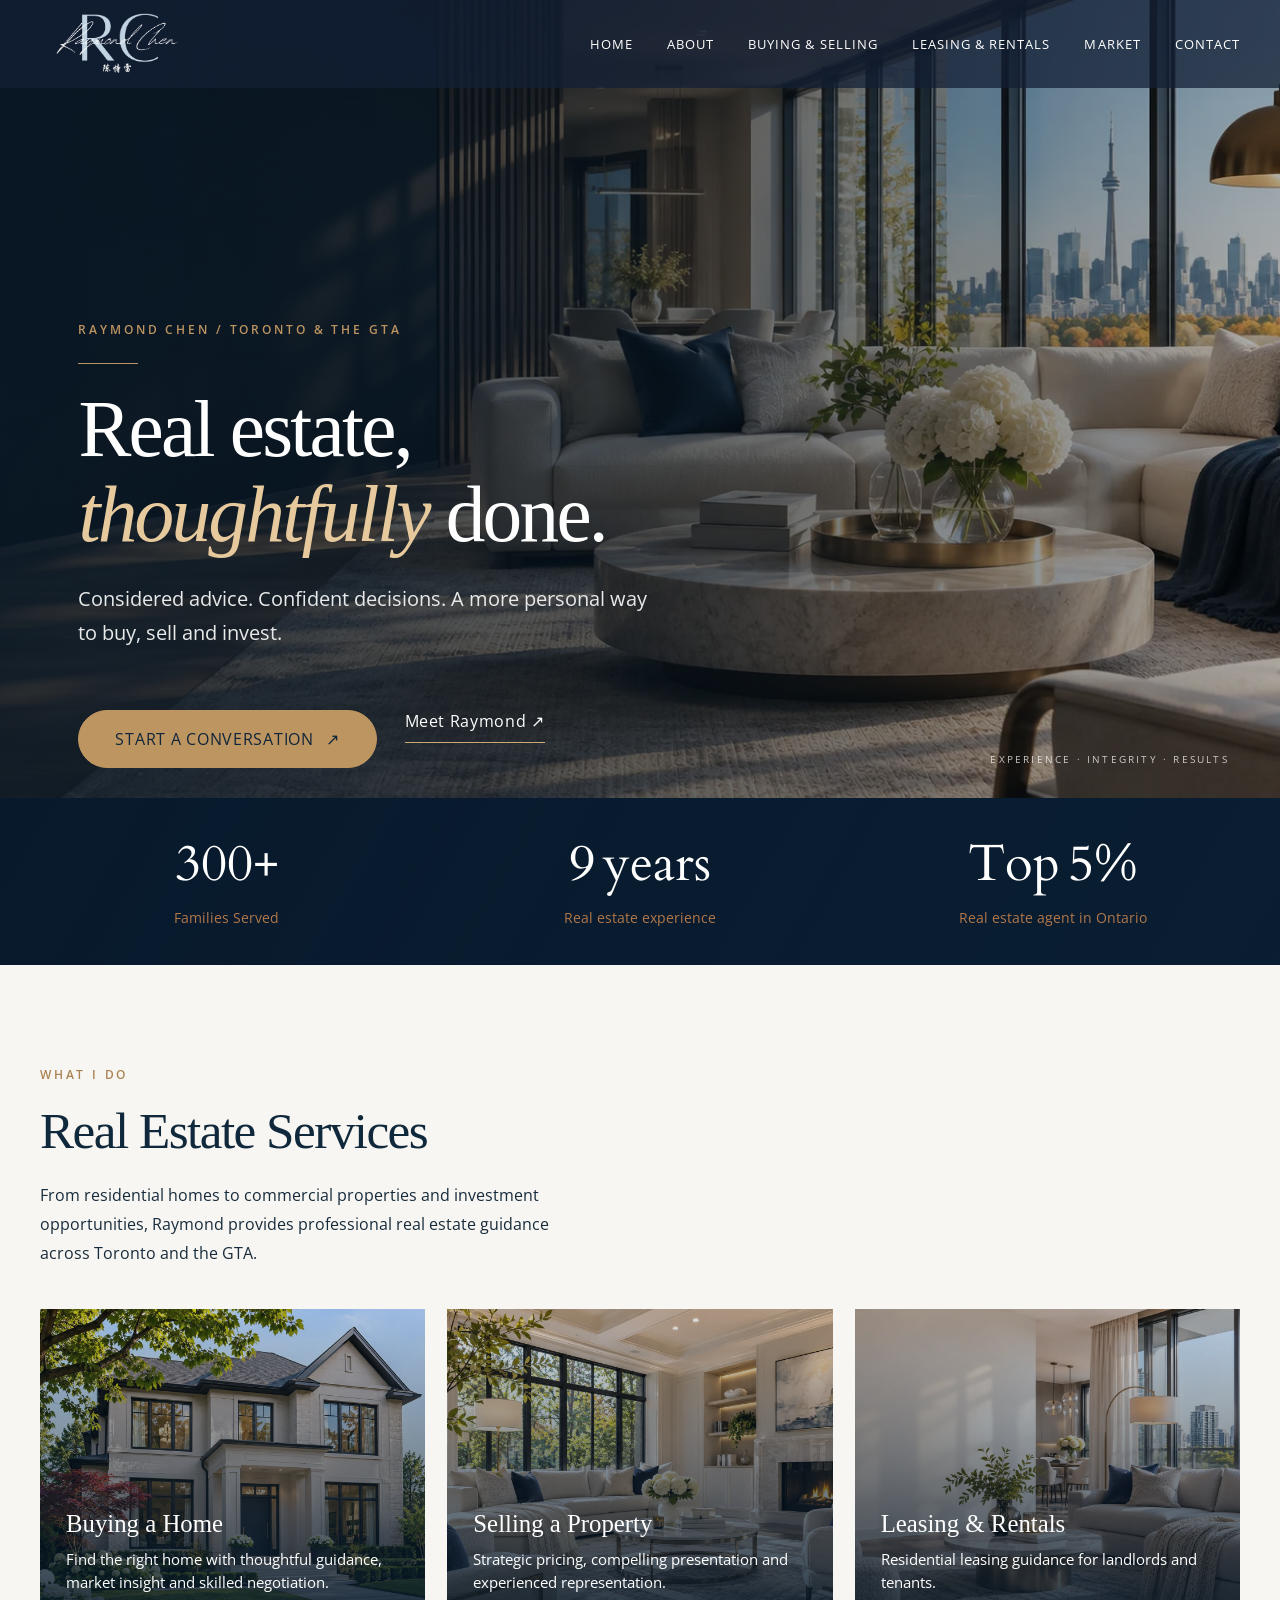
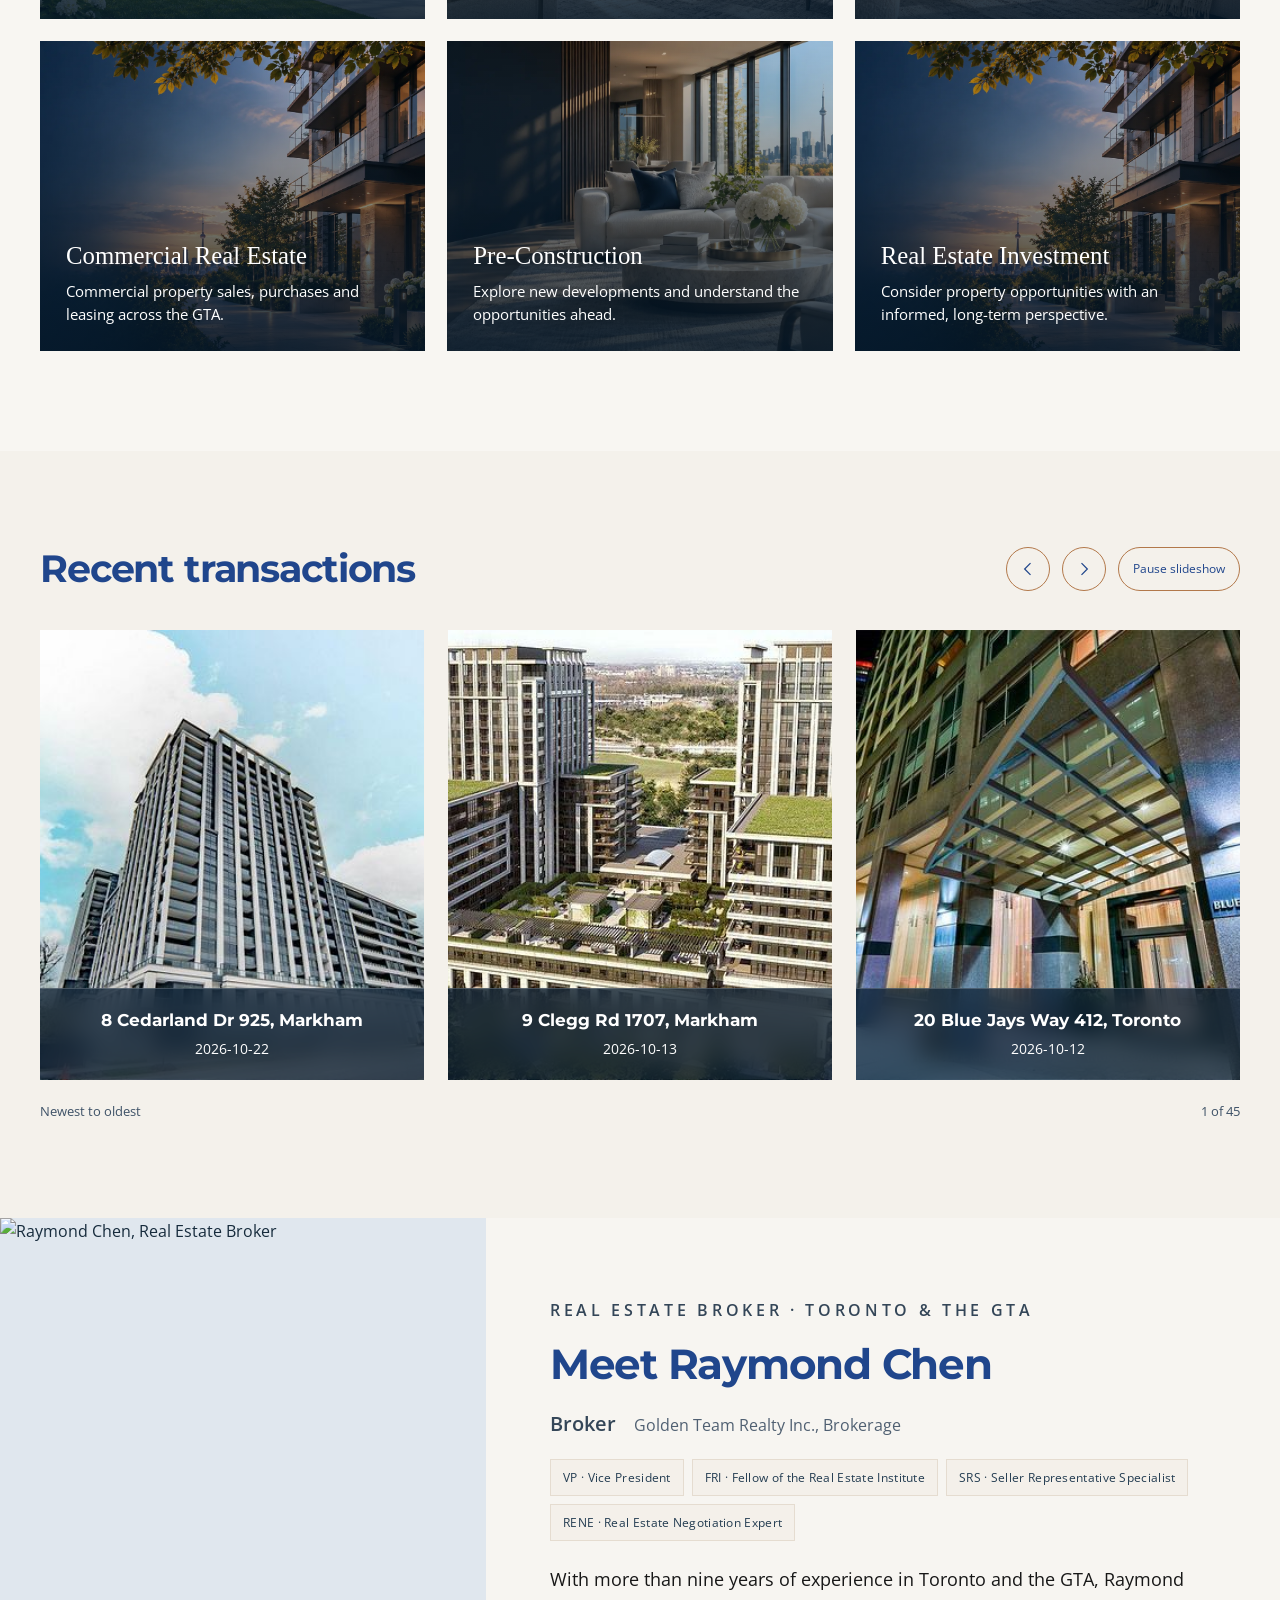
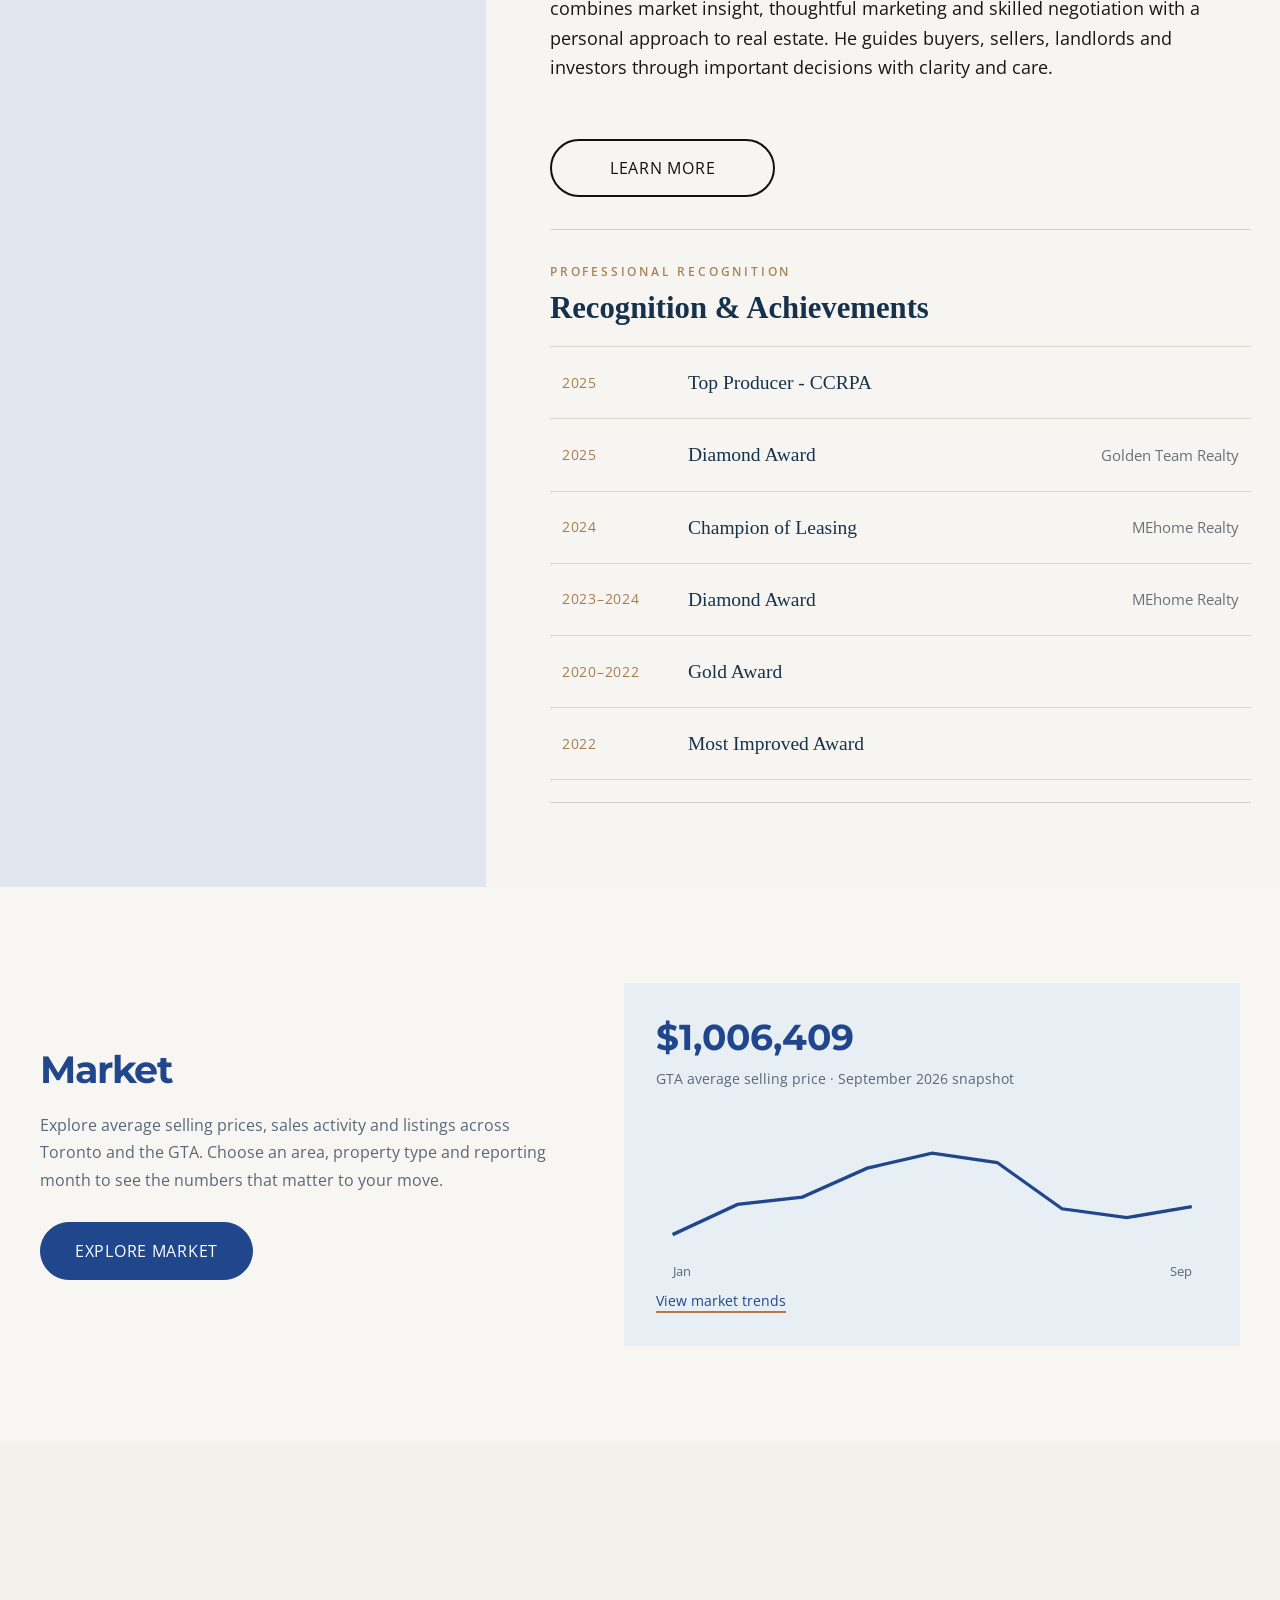
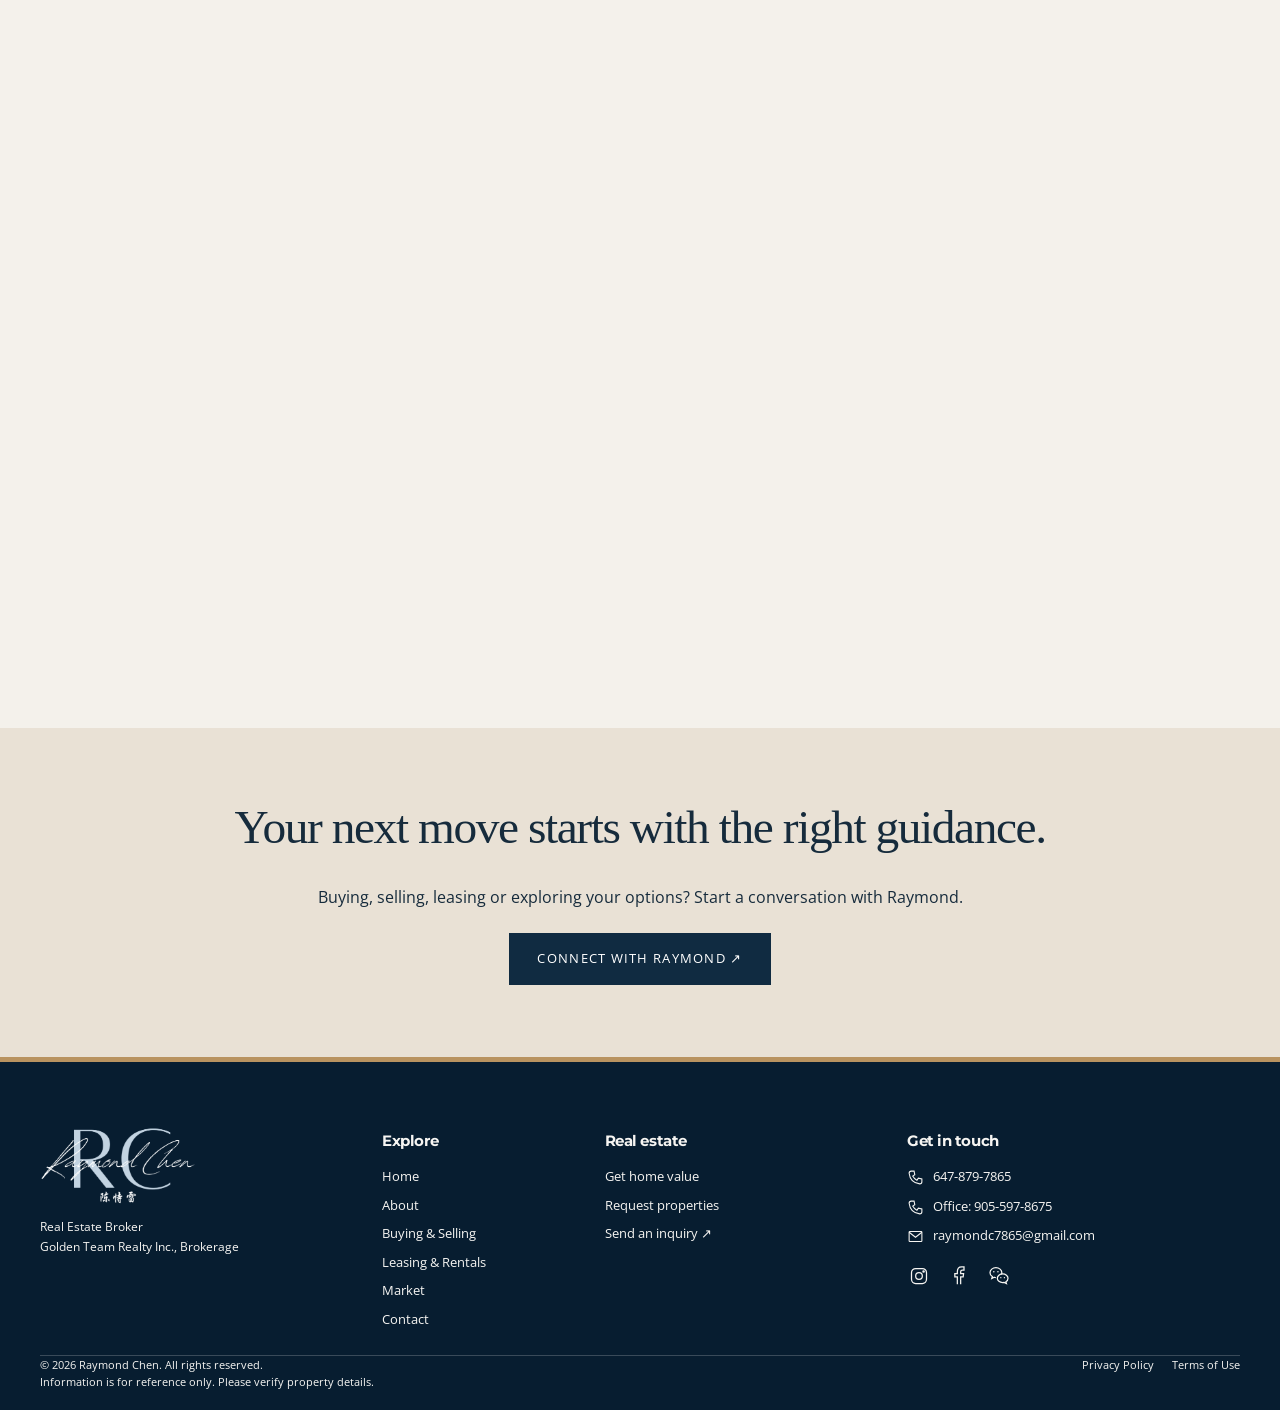
==== index.html @ d7b019ed "Add files via upload" ====
<!DOCTYPE html>

<html lang="en-CA"><head><meta charset="utf-8"/><meta content="width=device-width,initial-scale=1" name="viewport"/><title>Raymond Chen | Toronto &amp; GTA Real Estate Broker</title><meta content="Explore buying, selling, residential and commercial leasing, pre-construction and real estate investment services with Raymond Chen." name="description"/><meta content="index,follow" name="robots"/><meta content="website" property="og:type"/><meta content="Raymond Chen | Toronto &amp; GTA Real Estate Broker" property="og:title"/><meta content="Buy, sell, lease or invest in Toronto and the GTA with Raymond Chen, Golden Team Realty Inc. Explore recent transactions, market data and personal real estate guidance." property="og:description"/><meta content="https://raymond-chen-real-estate.workspace-410986.chatgpt.site/assets/hero-living-room.webp" property="og:image"/><meta content="summary_large_image" name="twitter:card"/><link href="brand.png" rel="icon"/><link href="fonts.css" rel="stylesheet"/><link href="site.css?v=2" rel="stylesheet"/><script type="application/ld+json">{"@context": "https://schema.org", "@type": "RealEstateAgent", "@id": "https://raymond-chen-real-estate.workspace-410986.chatgpt.site/#agent", "name": "Raymond Chen", "url": "https://raymond-chen-real-estate.workspace-410986.chatgpt.site", "telephone": "+1-647-879-7865", "email": "raymondc7865@gmail.com", "image": "https://raymond-chen-real-estate.workspace-410986.chatgpt.site/assets/raymond-portrait.jpg", "parentOrganization": {"@type": "Organization", "name": "Golden Team Realty Inc., Brokerage"}, "address": {"@type": "PostalAddress", "streetAddress": "650 Highway 7 East, Unit 306", "addressLocality": "Richmond Hill", "addressRegion": "ON", "postalCode": "L4B 2N7", "addressCountry": "CA"}, "areaServed": ["Toronto", "Greater Toronto Area", "Richmond Hill", "Markham", "Vaughan"], "sameAs": ["https://instagram.com/raymondccchen", "https://facebook.com/raymond.chen.73345"]}</script><link href="revision.css?v=8" rel="stylesheet"/><link href="luxury-redesign.css?v=1" rel="stylesheet"/><link href="v3-refined.css?v=3" rel="stylesheet"/><link href="editorial.css" rel="stylesheet"/><link href="v5.css" rel="stylesheet"/><link href="v6.css" rel="stylesheet"/><link href="v7.css" rel="stylesheet"/><link href="v9-fixes.css" rel="stylesheet"/></head><body class="home"><a class="skip-link" href="#main-content">Skip to content</a><header class="site-header"><div class="header-inner container"><a aria-label="Raymond Chen Home" class="site-logo" href="index.html"><img alt="Raymond Chen" class="logo-dark" height="58" src="brand.png" width="140"/><img alt="Raymond Chen" class="logo-light" height="70" src="assets/logo-white.webp" width="160"/><span class="logo-name">Raymond Chen<small>Real Estate Broker</small></span></a><button aria-controls="site-nav" aria-expanded="false" aria-label="Open navigation" class="nav-toggle"><svg viewbox="0 0 24 24"><path d="M3 6h18M3 12h18M3 18h18"></path></svg></button><nav aria-label="Main navigation" class="site-nav" id="site-nav"><a href="index.html">Home</a><a href="about/index.html">About</a><a href="buy-sell/index.html">Buying &amp; Selling</a><a href="leasing/index.html">Leasing &amp; Rentals</a><a href="market/index.html">Market</a><a href="contact/index.html">Contact</a></nav></div></header><main class="site-main" id="main-content"><section class="hero"><img alt="Refined Toronto condominium living room" fetchpriority="high" height="900" src="assets/editorial-hero.webp" width="1600"/><div class="hero-shade"></div><div class="hero-copy container"><div class="hero-editorial"><span class="eyebrow">RAYMOND CHEN  /  TORONTO &amp; THE GTA</span><span class="hero-rule"></span><h1>Real estate,<br/><em>thoughtfully</em> done.</h1><p>Considered advice. Confident decisions. A more personal way to buy, sell and invest.</p><div class="hero-actions"><a class="button" href="contact/index.html#inquiry-form">Start a conversation <span aria-hidden="true">↗</span></a><a class="hero-text-link" href="about/index.html">Meet Raymond <span aria-hidden="true">↗</span></a></div></div></div><div class="hero-side-label">EXPERIENCE  ·  INTEGRITY  ·  RESULTS</div></section><section aria-label="Raymond Chen in numbers" class="stat-band"><div class="container stats"><div><span class="stat-number" data-count="300" data-suffix="+">300+</span><span class="stat-label">Families Served</span></div><div><span class="stat-number stat-unit"><span data-count="9">9</span><span class="stat-word">years</span></span><span class="stat-label">Real estate experience</span></div><div><span class="stat-number stat-unit"><span class="stat-word">Top</span><span data-count="5" data-suffix="%">5%</span></span><span class="stat-label">Real estate agent in Ontario</span></div></div></section><section class="editorial-section" id="services"><div class="container"><div class="editorial-eyebrow">WHAT I DO</div><div class="editorial-intro"><h2>Real Estate Services</h2><p>From residential homes to commercial properties and investment opportunities, Raymond provides professional real estate guidance across Toronto and the GTA.</p></div><div class="editorial-grid"><div class="editorial-card"><img alt="Buying a Home visual" loading="lazy" src="assets/editorial-home.webp"/><div class="content"><h3>Buying a Home</h3><p>Find the right home with thoughtful guidance, market insight and skilled negotiation.</p></div></div><div class="editorial-card"><img alt="Selling a Property visual" loading="lazy" src="assets/editorial-sell.webp"/><div class="content"><h3>Selling a Property</h3><p>Strategic pricing, compelling presentation and experienced representation.</p></div></div><div class="editorial-card"><img alt="Leasing &amp; Rentals visual" loading="lazy" src="assets/editorial-lease.webp"/><div class="content"><h3>Leasing &amp; Rentals</h3><p>Residential leasing guidance for landlords and tenants.</p></div></div><div class="editorial-card"><img alt="Commercial Real Estate visual" loading="lazy" src="assets/editorial-buy.webp"/><div class="content"><h3>Commercial Real Estate</h3><p>Commercial property sales, purchases and leasing across the GTA.</p></div></div><div class="editorial-card"><img alt="Pre-Construction visual" loading="lazy" src="assets/editorial-hero.webp"/><div class="content"><h3>Pre-Construction</h3><p>Explore new developments and understand the opportunities ahead.</p></div></div><div class="editorial-card"><img alt="Toronto architecture and real estate investment" loading="lazy" src="assets/editorial-buy.webp"/><div class="content"><h3>Real Estate Investment</h3><p>Consider property opportunities with an informed, long-term perspective.</p></div></div></div></div></section><section class="section pale" id="transactions"><div class="container"><div class="section-head reveal"><div><h2>Recent transactions</h2></div><div class="carousel-controls"><button aria-label="Previous properties" data-carousel="prev"><svg viewbox="0 0 24 24"><path d="m15 5-7 7 7 7"></path></svg></button><button aria-label="Next properties" data-carousel="next"><svg viewbox="0 0 24 24"><path d="m9 5 7 7-7 7"></path></svg></button><button aria-pressed="false" class="pause-button" data-carousel="pause">Pause slideshow</button></div></div><div aria-label="Recent transaction slideshow" class="transactions-track" tabindex="0"><article class="property-card"><a href="https://app.realmmlp.ca/bD71nnkVb" rel="noopener" target="_blank"><img alt="8 Cedarland Dr 925, Markham" height="450" loading="lazy" src="assets/listings/N13784020.jpg" width="600"/><div class="property-caption"><h3>8 Cedarland Dr 925, Markham</h3><p><time datetime="2026-10-22">2026-10-22</time></p></div></a></article><article class="property-card"><a href="https://app.realmmlp.ca/bD71nnkVb" rel="noopener" target="_blank"><img alt="9 Clegg Rd 1707, Markham" height="450" loading="lazy" src="assets/listings/N13865678.jpg" width="600"/><div class="property-caption"><h3>9 Clegg Rd 1707, Markham</h3><p><time datetime="2026-10-13">2026-10-13</time></p></div></a></article><article class="property-card"><a href="https://app.realmmlp.ca/bD71nnkVb" rel="noopener" target="_blank"><img alt="20 Blue Jays Way 412, Toronto" height="450" loading="lazy" src="assets/listings/C13865904.jpg" width="600"/><div class="property-caption"><h3>20 Blue Jays Way 412, Toronto</h3><p><time datetime="2026-10-12">2026-10-12</time></p></div></a></article><article class="property-card"><a href="https://app.realmmlp.ca/bD71nnkVb" rel="noopener" target="_blank"><img alt="52 Holmes Ave W 5, Toronto" height="450" loading="lazy" src="assets/listings/C13853760.jpg" width="600"/><div class="property-caption"><h3>52 Holmes Ave W 5, Toronto</h3><p><time datetime="2026-10-10">2026-10-10</time></p></div></a></article><article class="property-card"><a href="https://app.realmmlp.ca/bD71nnkVb" rel="noopener" target="_blank"><img alt="14 York St 2111, Toronto" height="450" loading="lazy" src="assets/listings/C13729478.jpg" width="600"/><div class="property-caption"><h3>14 York St 2111, Toronto</h3><p><time datetime="2026-10-04">2026-10-04</time></p></div></a></article><article class="property-card"><a href="https://app.realmmlp.ca/bD71nnkVb" rel="noopener" target="_blank"><img alt="59 Carness Cres, Georgina" height="450" loading="lazy" src="assets/listings/N13749606.jpg" width="600"/><div class="property-caption"><h3>59 Carness Cres, Georgina</h3><p><time datetime="2026-09-16">2026-09-16</time></p></div></a></article><article class="property-card"><a href="https://app.realmmlp.ca/bD71nnkVb" rel="noopener" target="_blank"><img alt="91 Montclair Ave, Toronto" height="450" loading="lazy" src="assets/listings/C13753742.jpg" width="600"/><div class="property-caption"><h3>91 Montclair Ave, Toronto</h3><p><time datetime="2026-09-11">2026-09-11</time></p></div></a></article><article class="property-card"><a href="https://app.realmmlp.ca/bD71nnkVb" rel="noopener" target="_blank"><img alt="11 Wellesley St W 6012, Toronto" height="450" loading="lazy" src="assets/listings/C13718676.jpg" width="600"/><div class="property-caption"><h3>11 Wellesley St W 6012, Toronto</h3><p><time datetime="2026-09-01">2026-09-01</time></p></div></a></article><article class="property-card"><a href="https://app.realmmlp.ca/bD71nnkVb" rel="noopener" target="_blank"><img alt="55 Charles St E 3010, Toronto" height="450" loading="lazy" src="assets/listings/C13681696.jpg" width="600"/><div class="property-caption"><h3>55 Charles St E 3010, Toronto</h3><p><time datetime="2026-08-18">2026-08-18</time></p></div></a></article><article class="property-card"><a href="https://app.realmmlp.ca/bD71nnkVb" rel="noopener" target="_blank"><img alt="176 Frederick Tisdale Dr, Toronto" height="450" loading="lazy" src="assets/listings/W13423604.jpg" width="600"/><div class="property-caption"><h3>176 Frederick Tisdale Dr, Toronto</h3><p><time datetime="2026-08-15">2026-08-15</time></p></div></a></article><article class="property-card"><a href="https://app.realmmlp.ca/bD71nnkVb" rel="noopener" target="_blank"><img alt="2033 Kennedy Rd 3602, Toronto" height="450" loading="lazy" src="assets/listings/E13474114.jpg" width="600"/><div class="property-caption"><h3>2033 Kennedy Rd 3602, Toronto</h3><p><time datetime="2026-08-11">2026-08-11</time></p></div></a></article><article class="property-card"><a href="https://app.realmmlp.ca/bD71nnkVb" rel="noopener" target="_blank"><img alt="25 Mcmahon Dr 908, Toronto" height="450" loading="lazy" src="assets/listings/C13107028.jpg" width="600"/><div class="property-caption"><h3>25 Mcmahon Dr 908, Toronto</h3><p><time datetime="2026-08-11">2026-08-11</time></p></div></a></article><article class="property-card"><a href="https://app.realmmlp.ca/bD71nnkVb" rel="noopener" target="_blank"><img alt="5 Hanna Ave 414, Toronto" height="450" loading="lazy" src="assets/listings/C13249644.jpg" width="600"/><div class="property-caption"><h3>5 Hanna Ave 414, Toronto</h3><p><time datetime="2026-08-10">2026-08-10</time></p></div></a></article><article class="property-card"><a href="https://app.realmmlp.ca/bD71nnkVb" rel="noopener" target="_blank"><img alt="18 Water Walk Dr 2001, Markham" height="450" loading="lazy" src="assets/listings/N13513490.jpg" width="600"/><div class="property-caption"><h3>18 Water Walk Dr 2001, Markham</h3><p><time datetime="2026-08-06">2026-08-06</time></p></div></a></article><article class="property-card"><a href="https://app.realmmlp.ca/bD71nnkVb" rel="noopener" target="_blank"><img alt="400 King St W 1110, Toronto" height="450" loading="lazy" src="assets/listings/C13619404.jpg" width="600"/><div class="property-caption"><h3>400 King St W 1110, Toronto</h3><p><time datetime="2026-08-04">2026-08-04</time></p></div></a></article><article class="property-card"><a href="https://app.realmmlp.ca/bD71nnkVb" rel="noopener" target="_blank"><img alt="5105 Hurontario St 708, Mississauga" height="450" loading="lazy" src="assets/listings/W13617002.jpg" width="600"/><div class="property-caption"><h3>5105 Hurontario St 708, Mississauga</h3><p><time datetime="2026-08-01">2026-08-01</time></p></div></a></article><article class="property-card"><a href="https://app.realmmlp.ca/bD71nnkVb" rel="noopener" target="_blank"><img alt="435 Richmond St W Ph102, Toronto" height="450" loading="lazy" src="assets/listings/C13574954.jpg" width="600"/><div class="property-caption"><h3>435 Richmond St W Ph102, Toronto</h3><p><time datetime="2026-07-27">2026-07-27</time></p></div></a></article><article class="property-card"><a href="https://app.realmmlp.ca/bD71nnkVb" rel="noopener" target="_blank"><img alt="18 Beverley St 801, Toronto" height="450" loading="lazy" src="assets/listings/C13524304.jpg" width="600"/><div class="property-caption"><h3>18 Beverley St 801, Toronto</h3><p><time datetime="2026-07-21">2026-07-21</time></p></div></a></article><article class="property-card"><a href="https://app.realmmlp.ca/bD71nnkVb" rel="noopener" target="_blank"><img alt="9 Clegg Rd 723, Markham" height="450" loading="lazy" src="assets/listings/N13554948.jpg" width="600"/><div class="property-caption"><h3>9 Clegg Rd 723, Markham</h3><p><time datetime="2026-07-20">2026-07-20</time></p></div></a></article><article class="property-card"><a href="https://app.realmmlp.ca/bD71nnkVb" rel="noopener" target="_blank"><img alt="319 Jarvis St 4509, Toronto" height="450" loading="lazy" src="assets/listings/C13543958.jpg" width="600"/><div class="property-caption"><h3>319 Jarvis St 4509, Toronto</h3><p><time datetime="2026-07-15">2026-07-15</time></p></div></a></article><article class="property-card"><a href="https://app.realmmlp.ca/bD71nnkVb" rel="noopener" target="_blank"><img alt="9 Mabelle Ave 3226, Toronto" height="450" loading="lazy" src="assets/listings/W13426030.jpg" width="600"/><div class="property-caption"><h3>9 Mabelle Ave 3226, Toronto</h3><p><time datetime="2026-07-07">2026-07-07</time></p></div></a></article><article class="property-card"><a href="https://app.realmmlp.ca/bD71nnkVb" rel="noopener" target="_blank"><img alt="138 Downes St 6512, Toronto" height="450" loading="lazy" src="assets/listings/C13487132.jpg" width="600"/><div class="property-caption"><h3>138 Downes St 6512, Toronto</h3><p><time datetime="2026-07-04">2026-07-04</time></p></div></a></article><article class="property-card"><a href="https://app.realmmlp.ca/bD71nnkVb" rel="noopener" target="_blank"><img alt="29 Green Trail Crt 1905, Toronto" height="450" loading="lazy" src="assets/listings/C13005922.jpg" width="600"/><div class="property-caption"><h3>29 Green Trail Crt 1905, Toronto</h3><p><time datetime="2026-06-22">2026-06-22</time></p></div></a></article><article class="property-card"><a href="https://app.realmmlp.ca/bD71nnkVb" rel="noopener" target="_blank"><img alt="18 Esther Shiner Blvd 1808, Toronto" height="450" loading="lazy" src="assets/listings/C13166404.jpg" width="600"/><div class="property-caption"><h3>18 Esther Shiner Blvd 1808, Toronto</h3><p><time datetime="2026-06-14">2026-06-14</time></p></div></a></article><article class="property-card"><a href="https://app.realmmlp.ca/bD71nnkVb" rel="noopener" target="_blank"><img alt="100 Dalhousie St 309, Toronto" height="450" loading="lazy" src="assets/listings/C13128850.jpg" width="600"/><div class="property-caption"><h3>100 Dalhousie St 309, Toronto</h3><p><time datetime="2026-06-11">2026-06-11</time></p></div></a></article><article class="property-card"><a href="https://app.realmmlp.ca/bD71nnkVb" rel="noopener" target="_blank"><img alt="17 Dundonald St 505, Toronto" height="450" loading="lazy" src="assets/listings/C13220760.jpg" width="600"/><div class="property-caption"><h3>17 Dundonald St 505, Toronto</h3><p><time datetime="2026-06-04">2026-06-04</time></p></div></a></article><article class="property-card"><a href="https://app.realmmlp.ca/bD71nnkVb" rel="noopener" target="_blank"><img alt="29 Green Trail Crt 315, Toronto" height="450" loading="lazy" src="assets/listings/C12988368.jpg" width="600"/><div class="property-caption"><h3>29 Green Trail Crt 315, Toronto</h3><p><time datetime="2026-06-04">2026-06-04</time></p></div></a></article><article class="property-card"><a href="https://app.realmmlp.ca/bD71nnkVb" rel="noopener" target="_blank"><img alt="197 Yonge St 1801, Toronto" height="450" loading="lazy" src="assets/listings/C13146678.jpg" width="600"/><div class="property-caption"><h3>197 Yonge St 1801, Toronto</h3><p><time datetime="2026-05-27">2026-05-27</time></p></div></a></article><article class="property-card"><a href="https://app.realmmlp.ca/bD71nnkVb" rel="noopener" target="_blank"><img alt="68 Grangeway Ave 1712, Toronto" height="450" loading="lazy" src="assets/listings/E13106388.jpg" width="600"/><div class="property-caption"><h3>68 Grangeway Ave 1712, Toronto</h3><p><time datetime="2026-05-26">2026-05-26</time></p></div></a></article><article class="property-card"><a href="https://app.realmmlp.ca/bD71nnkVb" rel="noopener" target="_blank"><img alt="100 Dalhousie St 1703, Toronto" height="450" loading="lazy" src="assets/listings/C12991962.jpg" width="600"/><div class="property-caption"><h3>100 Dalhousie St 1703, Toronto</h3><p><time datetime="2026-05-26">2026-05-26</time></p></div></a></article><article class="property-card"><a href="https://app.realmmlp.ca/bD71nnkVb" rel="noopener" target="_blank"><img alt="44 St Joseph St 1105, Toronto" height="450" loading="lazy" src="assets/listings/C12853708.jpg" width="600"/><div class="property-caption"><h3>44 St Joseph St 1105, Toronto</h3><p><time datetime="2026-05-26">2026-05-26</time></p></div></a></article><article class="property-card"><a href="https://app.realmmlp.ca/bD71nnkVb" rel="noopener" target="_blank"><img alt="154 Amulet Cres, Richmond Hill" height="450" loading="lazy" src="assets/listings/N13018176.jpg" width="600"/><div class="property-caption"><h3>154 Amulet Cres, Richmond Hill</h3><p><time datetime="2026-05-21">2026-05-21</time></p></div></a></article><article class="property-card"><a href="https://app.realmmlp.ca/bD71nnkVb" rel="noopener" target="_blank"><img alt="15 Ellerslie Ave LPH04, Toronto" height="450" loading="lazy" src="assets/listings/C12935450.jpg" width="600"/><div class="property-caption"><h3>15 Ellerslie Ave LPH04, Toronto</h3><p><time datetime="2026-05-12">2026-05-12</time></p></div></a></article><article class="property-card"><a href="https://app.realmmlp.ca/bD71nnkVb" rel="noopener" target="_blank"><img alt="555 Yonge St 215, Toronto" height="450" loading="lazy" src="assets/listings/C12968324.jpg" width="600"/><div class="property-caption"><h3>555 Yonge St 215, Toronto</h3><p><time datetime="2026-05-05">2026-05-05</time></p></div></a></article><article class="property-card"><a href="https://app.realmmlp.ca/bD71nnkVb" rel="noopener" target="_blank"><img alt="230 Simcoe St 2311, Toronto" height="450" loading="lazy" src="assets/listings/C12891546.jpg" width="600"/><div class="property-caption"><h3>230 Simcoe St 2311, Toronto</h3><p><time datetime="2026-04-28">2026-04-28</time></p></div></a></article><article class="property-card"><a href="https://app.realmmlp.ca/bD71nnkVb" rel="noopener" target="_blank"><img alt="60 Shuter St 1802, Toronto" height="450" loading="lazy" src="assets/listings/C12861418.jpg" width="600"/><div class="property-caption"><h3>60 Shuter St 1802, Toronto</h3><p><time datetime="2026-04-28">2026-04-28</time></p></div></a></article><article class="property-card"><a href="https://app.realmmlp.ca/bD71nnkVb" rel="noopener" target="_blank"><img alt="5 Soudan Ave 2007, Toronto" height="450" loading="lazy" src="assets/listings/C12740838.jpg" width="600"/><div class="property-caption"><h3>5 Soudan Ave 2007, Toronto</h3><p><time datetime="2026-03-16">2026-03-16</time></p></div></a></article><article class="property-card"><a href="https://app.realmmlp.ca/bD71nnkVb" rel="noopener" target="_blank"><img alt="100 Dalhousie St 5003, Toronto" height="450" loading="lazy" src="assets/listings/C12690148.jpg" width="600"/><div class="property-caption"><h3>100 Dalhousie St 5003, Toronto</h3><p><time datetime="2026-02-23">2026-02-23</time></p></div></a></article><article class="property-card"><a href="https://app.realmmlp.ca/bD71nnkVb" rel="noopener" target="_blank"><img alt="110 Broadway Ave 213, Toronto" height="450" loading="lazy" src="assets/listings/C12574276.jpg" width="600"/><div class="property-caption"><h3>110 Broadway Ave 213, Toronto</h3><p><time datetime="2026-02-14">2026-02-14</time></p></div></a></article><article class="property-card"><a href="https://app.realmmlp.ca/bD71nnkVb" rel="noopener" target="_blank"><img alt="27 Mcmahon Dr 2901, Toronto" height="450" loading="lazy" src="assets/listings/C12693836.jpg" width="600"/><div class="property-caption"><h3>27 Mcmahon Dr 2901, Toronto</h3><p><time datetime="2026-02-06">2026-02-06</time></p></div></a></article><article class="property-card"><a href="https://app.realmmlp.ca/bD71nnkVb" rel="noopener" target="_blank"><img alt="1 Bloor St E 1906, Toronto" height="450" loading="lazy" src="assets/listings/C12720194.jpg" width="600"/><div class="property-caption"><h3>1 Bloor St E 1906, Toronto</h3><p><time datetime="2026-01-29">2026-01-29</time></p></div></a></article><article class="property-card"><a href="https://app.realmmlp.ca/bD71nnkVb" rel="noopener" target="_blank"><img alt="161 Roehampton Ave 1801, Toronto" height="450" loading="lazy" src="assets/listings/C12650524.jpg" width="600"/><div class="property-caption"><h3>161 Roehampton Ave 1801, Toronto</h3><p><time datetime="2026-01-19">2026-01-19</time></p></div></a></article><article class="property-card"><a href="https://app.realmmlp.ca/bD71nnkVb" rel="noopener" target="_blank"><img alt="28 Freeland St 4603, Toronto" height="450" loading="lazy" src="assets/listings/C12640068.jpg" width="600"/><div class="property-caption"><h3>28 Freeland St 4603, Toronto</h3><p><time datetime="2026-01-09">2026-01-09</time></p></div></a></article><article class="property-card"><a href="https://app.realmmlp.ca/bD71nnkVb" rel="noopener" target="_blank"><img alt="20 Soudan Ave 3202, Toronto" height="450" loading="lazy" src="assets/listings/C12610940.jpg" width="600"/><div class="property-caption"><h3>20 Soudan Ave 3202, Toronto</h3><p><time datetime="2025-12-17">2025-12-17</time></p></div></a></article><article class="property-card"><a href="https://app.realmmlp.ca/bD71nnkVb" rel="noopener" target="_blank"><img alt="20 Thomas Riley Rd 1808, Toronto" height="450" loading="lazy" src="assets/listings/W12447761.jpg" width="600"/><div class="property-caption"><h3>20 Thomas Riley Rd 1808, Toronto</h3><p><time datetime="2025-12-14">2025-12-14</time></p></div></a></article></div><div class="carousel-progress"><span>Newest to oldest</span><span class="carousel-position"></span></div></div></section><section class="profile-section"><div class="container profile-grid"><div class="profile-photo reveal"><img alt="Raymond Chen, Real Estate Broker" height="1070" loading="lazy" src="assets/portrait.webp" width="721"/></div><div class="profile-copy reveal"><div class="profile-identity"><p class="editorial-eyebrow">REAL ESTATE BROKER · TORONTO &amp; THE GTA</p><h2>Meet Raymond Chen</h2><p class="profile-position"><strong>Broker</strong><span>Golden Team Realty Inc., Brokerage</span></p><div class="profile-credentials"><span>VP · Vice President</span><span>FRI · Fellow of the Real Estate Institute</span><span>SRS · Seller Representative Specialist</span><span>RENE · Real Estate Negotiation Expert</span></div></div><p class="profile-bio">With more than nine years of experience in Toronto and the GTA, Raymond combines market insight, thoughtful marketing and skilled negotiation with a personal approach to real estate. He guides buyers, sellers, landlords and investors through important decisions with clarity and care.</p><a class="button outline" href="about/index.html">Learn more</a><div class="profile-recognition"><div class="recognition-header"><span class="editorial-eyebrow">PROFESSIONAL RECOGNITION</span><h3>Recognition &amp; Achievements</h3></div><div class="v7-award-list"><div class="v7-award-row"><span class="v7-award-year">2025</span><strong class="v7-award-name">Top Producer - CCRPA</strong></div><div class="v7-award-row"><span class="v7-award-year">2025</span><strong class="v7-award-name">Diamond Award</strong><span class="v7-award-company">Golden Team Realty</span></div><div class="v7-award-row"><span class="v7-award-year">2024</span><strong class="v7-award-name">Champion of Leasing</strong><span class="v7-award-company">MEhome Realty</span></div><div class="v7-award-row"><span class="v7-award-year">2023–2024</span><strong class="v7-award-name">Diamond Award</strong><span class="v7-award-company">MEhome Realty</span></div><div class="v7-award-row"><span class="v7-award-year">2020–2022</span><strong class="v7-award-name">Gold Award</strong></div><div class="v7-award-row"><span class="v7-award-year">2022</span><strong class="v7-award-name">Most Improved Award</strong></div></div></div></div></div></section><section class="section"><div class="container market-preview"><div class="reveal"><h2>Market</h2><p>Explore average selling prices, sales activity and listings across Toronto and the GTA. Choose an area, property type and reporting month to see the numbers that matter to your move.</p><a class="button" href="market/index.html">Explore Market</a></div><div class="market-snippet reveal" data-ui=""><div class="price">$1,006,409</div><div class="caption">GTA average selling price · September 2026 snapshot</div><svg aria-label="2026 average selling prices from January to September" role="img" viewbox="0 0 500 150"><path d="M15.0 110.1L73.8 82.8L132.5 76.1L191.2 49.9L250.0 36.4L308.8 44.8L367.5 86.7L426.2 94.7L485.0 84.8" fill="none" stroke="#20468c" stroke-width="3"></path><text fill="#596879" font-size="12" x="15" y="148">Jan</text><text fill="#596879" font-size="12" x="465" y="148">Sep</text></svg><a class="text-link" href="market/index.html">View market trends</a></div></div></section><section class="section pale"><div class="container"><div class="section-head reveal"><h2>Explore past issues</h2></div><div class="reports"><a class="reveal" href="https://market-outlook.trreb.ca/" rel="noopener" target="_blank"><img alt="2025 Market Outlook" height="600" loading="lazy" src="assets/report-outlook.webp" width="400"/><span>2025 Market Outlook</span></a><a class="reveal" href="https://indd.adobe.com/view/d8433661-3db4-40e7-8421-e1f2efccad63" rel="noopener" target="_blank"><img alt="2026 Market Outlook: The Pressure Point" height="600" loading="lazy" src="assets/report-pressure.webp" width="400"/><span>2026 Market Outlook: The Pressure Point</span></a><a class="reveal" href="https://trreb.ca/hlfiles/pdf/TRREB-FAIR-TAXES-ON-ONTARIO-HOMES.pdf" rel="noopener" target="_blank"><img alt="Fair Taxes on Ontario Homes" height="600" loading="lazy" src="assets/report-taxes.webp" width="400"/><span>Fair Taxes on Ontario Homes</span></a></div></div></section><section class="editorial-cta"><div class="container"><h2>Your next move starts with the right guidance.</h2><p>Buying, selling, leasing or exploring your options? Start a conversation with Raymond.</p><a href="contact/index.html#inquiry-form">Connect with Raymond ↗</a></div></section></main><footer class="site-footer" id="contact-footer" tabindex="-1"><div class="container"><div class="footer-grid compact-footer"><div class="footer-identity"><a aria-label="Raymond Chen Home" class="footer-logo-link" href="index.html"><svg aria-label="Raymond Chen — 陈恃雷" class="footer-logo" height="110" role="img" viewbox="454 1226 3639 1816" width="220"><image height="4724" href="assets/footer-logo.png" width="4724"/></svg></a><p>Real Estate Broker<br/>Golden Team Realty Inc., Brokerage</p></div><div><h2>Explore</h2><div class="footer-links"><a href="index.html">Home</a><a href="about/index.html">About</a><a href="buy-sell/index.html">Buying &amp; Selling</a><a href="leasing/index.html">Leasing &amp; Rentals</a><a href="market/index.html">Market</a><a href="contact/index.html">Contact</a></div></div><div><h2>Real estate</h2><div class="footer-links"><a href="contact/index.html#inquiry-form" rel="noopener" target="_blank">Get home value</a><a href="contact/index.html#inquiry-form" rel="noopener" target="_blank">Request properties</a><a href="contact/index.html#inquiry-form">Send an inquiry ↗</a></div></div><div><h2>Get in touch</h2><div class="footer-contact"><a href="tel:+16478797865"><svg aria-hidden="true" viewbox="0 0 24 24"><path d="M6 3h4l1 5-3 2a15 15 0 0 0 6 6l2-3 5 1v4a3 3 0 0 1-3 3C9 20 4 15 3 6a3 3 0 0 1 3-3Z"></path></svg><span>647-879-7865</span></a><a href="tel:+19055978675"><svg aria-hidden="true" viewbox="0 0 24 24"><path d="M6 3h4l1 5-3 2a15 15 0 0 0 6 6l2-3 5 1v4a3 3 0 0 1-3 3C9 20 4 15 3 6a3 3 0 0 1 3-3Z"></path></svg><span>Office: 905-597-8675</span></a><a href="mailto:raymondc7865@gmail.com"><svg aria-hidden="true" viewbox="0 0 24 24"><rect height="14" rx="1" width="18" x="3" y="5"></rect><path d="m3 6 9 7 9-7"></path></svg><span>raymondc7865@gmail.com</span></a></div><div class="footer-socials"><a aria-label="Instagram" href="https://instagram.com/raymondccchen" rel="noopener noreferrer" target="_blank"><svg aria-hidden="true" viewbox="0 0 24 24"><rect height="18" rx="5" width="18" x="3" y="3"></rect><circle cx="12" cy="12" r="4"></circle><circle cx="17.5" cy="6.5" r=".8"></circle></svg></a><a aria-label="Facebook" href="https://facebook.com/raymond.chen.73345" rel="noopener noreferrer" target="_blank"><svg aria-hidden="true" viewbox="0 0 24 24"><path d="M14 22v-9h3l.5-4H14V7c0-1 .5-2 2-2h2V1h-3c-4 0-5 2-5 6v2H7v4h3v9"></path></svg></a><a aria-label="WeChat" href="https://raymondchen.ca/wechat" rel="noopener noreferrer" target="_blank"><svg aria-hidden="true" class="wechat-icon" viewbox="0 0 24 24"><path d="M14.9 10.3c.3-.7.5-1.5.5-2.3C15.4 4.7 12.2 2 8.3 2S1.2 4.7 1.2 8c0 1.9 1.1 3.6 2.8 4.7L3.3 15l3-1.5c.7.2 1.3.3 2 .3"></path><path d="M22.8 14.7c0-2.9-2.9-5.2-6.4-5.2S10 11.8 10 14.7s2.9 5.2 6.4 5.2c.6 0 1.2-.1 1.8-.2l2.7 1.3-.6-2c1.5-1 2.5-2.5 2.5-4.3Z"></path><g fill="currentColor" stroke="none"><circle cx="5.8" cy="7" r=".9"></circle><circle cx="10.7" cy="7" r=".9"></circle><circle cx="14.2" cy="14" r=".8"></circle><circle cx="18.5" cy="14" r=".8"></circle></g></svg></a></div></div></div><div class="footer-base"><p>© 2026 Raymond Chen. All rights reserved.<br/>Information is for reference only. Please verify property details.</p><div><a href="privacy/index.html">Privacy Policy</a><a href="terms/index.html">Terms of Use</a></div></div></div></footer><script src="site.js?v=2"></script></body></html>
---- fonts.css ----
@font-face {
  font-family: 'Cardo';
  font-style: normal;
  font-weight: 400;
  font-display: swap;
  src: url(font-0.ttf) format('truetype');
}
@font-face {
  font-family: 'Montserrat';
  font-style: normal;
  font-weight: 700;
  font-display: swap;
  src: url(font-1.ttf) format('truetype');
}
@font-face {
  font-family: 'Open Sans';
  font-style: normal;
  font-weight: 400;
  font-stretch: normal;
  font-display: swap;
  src: url(font-2.ttf) format('truetype');
}
@font-face {
  font-family: 'Open Sans';
  font-style: normal;
  font-weight: 600;
  font-stretch: normal;
  font-display: swap;
  src: url(font-3.ttf) format('truetype');
}
---- site.css ----
:root{--blue:#20468c;--pale:#c2d3e1;--bronze:#b2784a;--ink:#1d2a3c;--muted:#596879;--paper:#f5f7fa;--header-height:88px;--font:'Open Sans',sans-serif}*{box-sizing:border-box}html{scroll-behavior:smooth;scroll-padding-top:110px}body{margin:0;color:var(--ink);font:16px/1.7 var(--font);background:white}a{color:inherit;text-decoration:none}button,input,select,textarea{font:inherit}button,a,input,select,textarea{ -webkit-tap-highlight-color:transparent}button{cursor:pointer}img{display:block;max-width:100%}h1,h2,h3,p{margin:0}h1,h2,h3{font-family:Montserrat,sans-serif;font-weight:700;line-height:1.15}h1{font-size:clamp(40px,5vw,72px);letter-spacing:-.04em}h2{font-size:clamp(30px,3vw,46px);letter-spacing:-.03em}h3{font-size:22px}p{margin-top:20px;max-width:62ch}a:focus-visible,button:focus-visible,input:focus-visible,select:focus-visible,textarea:focus-visible{outline:3px solid var(--bronze);outline-offset:4px}.container{width:min(1240px,calc(100% - 80px));margin-inline:auto}.site-header{position:fixed;top:0;left:0;right:0;height:var(--header-height);z-index:100;background:#fff;border-bottom:1px solid #dde3eb;transition:background .2s}.site-header .header-inner{height:100%;display:flex;align-items:center;justify-content:space-between;gap:30px}.site-logo{display:flex;align-items:center;gap:14px}.site-logo img{width:140px;height:58px;object-fit:contain}.site-logo .logo-name{font:700 14px Montserrat,sans-serif;color:var(--blue)}.site-logo small{display:block;font:12px/1.7 var(--font);font-weight:400;margin-top:4px}.site-nav{display:flex;align-items:center;gap:34px}.site-nav a{font-size:13px;letter-spacing:.08em;text-transform:uppercase;padding:10px 0;position:relative}.site-nav a[aria-current=page]:after{content:'';position:absolute;bottom:2px;left:0;right:0;height:2px;background:var(--bronze)}.nav-toggle{display:none;border:0;background:none;color:var(--blue);width:44px;height:44px}.nav-toggle svg{width:24px;stroke:currentColor;fill:none;stroke-width:1.5}.site-main{padding-top:var(--header-height)}.home .site-header:not(.scrolled){background:#142035bd;border-bottom-color:#ffffff20;color:white}.home .site-header:not(.scrolled) .logo-name{color:white}.home .site-header:not(.scrolled) .nav-toggle{color:white}.home .site-main{padding-top:0}.hero{position:relative;background:#23303c;color:white;overflow:hidden}.hero>img{width:100%;height:auto;aspect-ratio:16/9;object-fit:contain;filter:brightness(.65) grayscale(1)}.hero-copy{position:absolute;inset:var(--header-height) 0 0;display:flex;align-items:center;justify-content:flex-end}.hero-copy>div{width:54%;padding:35px 0}.hero h1{font-size:clamp(30px,4.8vw,72px);max-width:14ch;line-height:1.2}.button{display:inline-flex;align-items:center;justify-content:center;gap:12px;border:1px solid var(--blue);background:var(--blue);color:white;padding:14px 30px;border-radius:0;font-size:13px;font-weight:600;letter-spacing:.05em;line-height:1.5;min-height:48px;transition:background .2s,color .2s,transform .2s}.button:hover{background:#173971;transform:translateY(-2px)}.button.outline{background:transparent;border-color:currentColor;color:inherit}.button.outline:hover{background:#ffffff20}.hero .button{margin-top:28px;border-radius:999px;padding:13px 32px}.stat-band{background:var(--blue);color:white;padding:36px 0}.stats{display:grid;grid-template-columns:repeat(3,1fr);gap:40px;text-align:center}.stat-number{display:block;font:400 clamp(36px,4vw,60px)/1.2 Cardo,serif;font-variant-numeric:tabular-nums}.stat-label{display:block;margin-top:10px;color:#ead0ba;font-size:14px}.section{padding:96px 0}.section.pale{background:var(--pale)}.section.paper{background:var(--paper)}.section-head{display:flex;align-items:flex-end;justify-content:space-between;gap:30px;margin-bottom:38px}.section-head p{font-size:14px;color:var(--muted);margin-top:12px}.section-head .text-link{white-space:nowrap}.text-link{color:var(--blue);text-decoration:underline;text-underline-offset:5px;font-size:14px}.carousel-controls{display:flex;align-items:center;gap:12px}.carousel-controls button{width:44px;height:44px;border:1px solid #7f9bb7;color:var(--blue);background:transparent;display:grid;place-items:center}.carousel-controls svg{width:20px;stroke:currentColor;fill:none;stroke-width:1.5}.carousel-controls .pause-button{width:auto;padding:0 14px;font-size:12px}.transactions-track{display:flex;gap:24px;overflow-x:auto;scroll-snap-type:x mandatory;scrollbar-width:none;overscroll-behavior-x:contain}.transactions-track::-webkit-scrollbar{display:none}.property-card{flex:0 0 calc((100% - 48px)/3);scroll-snap-align:start;min-width:0}.property-card img{width:100%;aspect-ratio:4/3;object-fit:cover;background:#aebfd0}.property-card .property-caption{padding-top:18px}.property-card h3{font:600 17px/1.4 var(--font);color:var(--blue)}.property-card p{font-size:13px;margin-top:5px;color:#3e5267}.property-card a:hover img{filter:brightness(.92)}.carousel-progress{display:flex;justify-content:space-between;margin-top:20px;font-size:12px;color:#3e5267}.profile-grid{display:grid;grid-template-columns:1fr 1fr;gap:80px;align-items:center}.profile-photo img{width:100%;height:auto;max-height:700px;object-fit:contain;background:#e0e7ee}.profile-copy h2{color:var(--blue)}.profile-copy .role{font-family:Cardo,serif;font-size:24px;color:var(--bronze);margin-top:16px}.profile-copy p{color:var(--muted);font-size:16px}.profile-copy .button{margin-top:28px}.credentials{font-size:13px;letter-spacing:.04em;color:var(--blue);margin-top:24px}.services{display:grid;grid-template-columns:1fr 1fr;gap:24px}.service-panel{padding:50px;background:var(--blue);color:white}.service-panel:nth-child(2){background:#dbe5ee;color:var(--blue)}.service-panel p{margin-bottom:28px;font-family:Cardo,serif;font-size:21px}.service-panel .button{border-color:currentColor}.market-preview{display:grid;grid-template-columns:1fr 1.2fr;gap:70px;align-items:center}.market-preview h2{color:var(--blue)}.market-preview p{color:var(--muted);margin-bottom:28px}.market-snippet{background:#e7eef4;padding:32px}.market-snippet .price{font:700 36px Montserrat,sans-serif;color:var(--blue)}.market-snippet .caption{font-size:13px;color:var(--muted);margin-top:8px}.market-snippet svg{width:100%;height:auto;margin-top:22px}.page-intro{background:var(--pale);padding:70px 0;color:var(--blue)}.page-intro h1{font-size:clamp(38px,4vw,60px)}.page-intro p{font:22px/1.5 Cardo,serif;color:#3e546d}.contact-grid{display:grid;grid-template-columns:.8fr 1.2fr;gap:80px;align-items:start}.contact-details{position:sticky;top:125px}.contact-details p{color:var(--muted)}.contact-details h2{color:var(--blue);font-size:32px}.contact-links{display:grid;gap:22px;margin-top:32px}.contact-link{display:flex;align-items:flex-start;gap:14px}.contact-link svg{flex:none;margin-top:4px;width:20px;height:20px;fill:none;stroke:var(--blue);stroke-width:1.5}.contact-link small{display:block;font-size:12px;color:var(--muted)}.contact-link strong{font-weight:400;word-break:break-word}.inquiry-form{background:#eef3f7;padding:36px}.form-section{font:700 20px Montserrat,sans-serif;margin:26px 0 20px;color:var(--blue)}.form-section:first-child{margin-top:0}.form-field{display:flex;flex-direction:column;gap:8px;margin-top:18px;font-size:14px}.form-field span,legend span{color:var(--bronze)}input:not([type=checkbox]),textarea,select{background:#fff;border:1px solid #b5c5d5;color:var(--ink);border-radius:0;padding:12px;width:100%;min-width:0;box-shadow:none;-webkit-appearance:none;appearance:none}textarea{resize:vertical}.inquiry-form fieldset{border:0;padding:0;margin:24px 0}.inquiry-form legend{font-size:14px;margin-bottom:12px}.choice{display:flex;align-items:flex-start;gap:10px;margin:9px 0;font-size:14px;line-height:1.6}.choice input{width:17px;height:17px;flex:none;margin-top:4px;accent-color:var(--blue)}.form-note{font-size:12px;color:var(--muted);line-height:1.7;margin:14px 0 0}.form-note a{text-decoration:underline}.site-footer{background:#142d54;color:#d9e3ee;padding:64px 0 25px}.footer-grid{display:grid;grid-template-columns:1.4fr 1fr 1fr;gap:60px}.footer-brand{font:400 30px Cardo,serif;color:white}.footer-grid h2{font:600 15px var(--font);color:white;margin-bottom:18px}.footer-grid p,.footer-grid a{font-size:14px}.footer-grid a:hover{text-decoration:underline}.footer-links{display:grid;gap:10px}.footer-contact a{display:flex;gap:10px;align-items:center;margin-bottom:10px}.footer-contact svg{width:17px;height:17px;fill:none;stroke:currentColor;stroke-width:1.5}.footer-base{display:flex;justify-content:space-between;gap:30px;align-items:flex-start;border-top:1px solid #ffffff25;margin-top:40px;padding-top:25px;font-size:12px}.footer-base p{margin:0;max-width:75ch}.footer-base div{display:flex;gap:20px;flex-wrap:wrap}.policy{max-width:820px;padding:70px 0 100px}.policy h2{font-size:24px;margin-top:40px;color:var(--blue)}.policy p,.policy li{color:var(--muted);font-size:15px}.award-list{display:grid;grid-template-columns:repeat(3,1fr);gap:24px;margin-top:35px}.award-list img{width:100%;height:auto}.story-content{max-width:850px;margin:auto}.story-content p{max-width:none;color:var(--muted)}.story-content h2{color:var(--blue);margin-top:45px}.skip-link{position:fixed;top:-100px;left:16px;background:white;color:var(--blue);z-index:200;padding:10px}.skip-link:focus{top:10px}
@media(prefers-reduced-motion:no-preference){.reveal{transition:opacity .8s,transform .8s;will-change:opacity,transform}.reveal.pending{opacity:0;transform:translateY(20px)}.profile-photo.reveal.pending{transform:translateX(-20px)}.service-panel.reveal.pending{transform:translateY(26px)}.hero-copy>div{animation:hero-in .8s both}@keyframes hero-in{from{opacity:.4;transform:translateY(15px)}to{opacity:1;transform:none}}}
@media(max-width:1000px){.container{width:calc(100% - 48px)}.site-nav{gap:24px}.site-logo .logo-name{display:none}.profile-grid,.contact-grid{gap:40px}.service-panel{padding:35px}.footer-grid{gap:30px}.market-preview{gap:35px}.hero h1{font-size:clamp(30px,4.8vw,54px)}.hero-copy>div{width:57%}.section{padding:72px 0}}
@media(max-width:640px){:root{--header-height:72px}.container{width:calc(100% - 36px)}.site-logo img{width:110px;height:48px}.nav-toggle{display:grid;place-items:center}.site-nav{display:none;position:absolute;left:0;right:0;top:72px;background:#fff;color:var(--blue);padding:20px 24px;gap:16px;border-bottom:1px solid #d9e3ed}.site-nav.open{display:grid}.site-nav a{padding:10px 0}.hero{padding-top:72px;background:#202a35}.hero>img{aspect-ratio:auto;filter:brightness(.7) grayscale(1)}.hero-copy{position:relative;inset:auto;padding-top:25px;padding-bottom:32px;justify-content:flex-start}.hero-copy>div{width:100%;padding:0}.hero h1{font-size:38px;max-width:17ch}.hero .button{margin-top:22px}.stat-band{padding:28px 0}.stats{gap:14px}.stat-number{font-size:32px}.stat-label{font-size:11px;line-height:1.5}.section{padding:54px 0}.section-head{display:block;margin-bottom:24px}.section-head h2{font-size:30px}.carousel-controls{margin-top:22px}.property-card{flex-basis:86%}.property-card h3{font-size:16px}.profile-grid,.services,.market-preview,.contact-grid{grid-template-columns:1fr;gap:30px}.profile-photo{max-width:430px}.profile-copy h2{font-size:32px}.service-panel{padding:30px}.service-panel h2{font-size:29px}.market-snippet{padding:24px}.market-snippet .price{font-size:30px}.page-intro{padding:42px 0}.page-intro h1{font-size:40px}.page-intro p{font-size:20px}.contact-details{position:static}.inquiry-form{padding:24px 18px}.footer-grid{grid-template-columns:1fr;gap:32px}.site-footer{padding-top:42px}.footer-base{display:block}.footer-base div{margin-top:22px}.award-list{grid-template-columns:1fr 1fr}.policy{padding-top:40px}.policy h1{font-size:38px}.section-head .text-link{display:inline-block;margin-top:18px}}
@media(prefers-reduced-motion:reduce){html{scroll-behavior:auto}*,*:before,*:after{animation:none!important;transition:none!important}.reveal.pending{opacity:1;transform:none}}
/* Sections and imagery retained from the supplied two-page Canva design. */
.logo-light{display:none}.home .site-header:not(.scrolled) .logo-dark{display:none}.home .site-header:not(.scrolled) .logo-light{display:block;width:160px;height:70px;object-fit:cover;object-position:50% 42%}.home .site-header:not(.scrolled) .logo-name{display:none}
.hero>img{object-fit:cover;aspect-ratio:16/9;filter:brightness(.78) grayscale(1)}.hero h1{max-width:15ch}.hero-copy>div{width:55%;padding-left:20px}.profile-section{padding:0}.profile-section .container{width:100%;max-width:1440px}.profile-section .profile-grid{grid-template-columns:.8fr 1.2fr;gap:0;align-items:stretch}.profile-section .profile-photo img{height:100%;max-height:none;object-fit:cover;object-position:top}.profile-section .profile-copy{padding:65px 50px}.profile-section h2{font-size:40px}.credentials-panel{display:grid;grid-template-columns:.75fr 1.25fr;gap:16px;margin:24px 0 0}.credentials-panel>div{background:#c2d3e1;padding:18px}.credentials-panel>div:nth-child(2){background:#a66e43;color:#fff}.credentials-panel h3{font:400 23px Cardo,serif}.credentials-panel p{font-size:12px;line-height:1.9;margin-top:10px;color:inherit}.service-feature{background:url('assets/house.webp') center/cover}.service-feature .services{gap:28px}.service-feature .service-panel{background:#20468cd9;color:white;min-height:340px;display:flex;flex-direction:column;justify-content:center;text-align:center;align-items:center}.service-feature h2{font-size:32px}.service-feature p{font-family:var(--font);font-size:17px}.service-feature .button{border-radius:999px}.reports{display:grid;grid-template-columns:repeat(3,1fr);gap:40px}.reports img{width:100%;height:auto;aspect-ratio:2/3;object-fit:contain;object-position:top}.reports span{display:block;margin-top:16px;font-size:14px;color:var(--blue)}.closing{background:url('assets/toronto.webp') center/cover;padding-block:100px}.closing .service-panel{background:#20468cdb;color:white;min-height:300px}.closing .service-panel:nth-child(2){background:#a66e43eb}.closing h2{font-size:32px}.closing p{font-family:var(--font);font-size:17px}.closing .button{border-radius:999px}.about-hero{position:relative}.about-hero>img{width:100%;aspect-ratio:16/9;object-fit:cover}.about-hero-title{position:absolute;bottom:15%;left:0;right:0}.about-hero-title h1{background:#20468ccf;padding:24px 38px;color:#fff;font:400 clamp(35px,5vw,72px)/1.25 Cardo,serif;display:inline-block;max-width:90%}.photo-mosaic{display:grid;grid-template-columns:repeat(5,1fr);gap:0}.photo-mosaic a:nth-child(n+6){grid-column:span 1}.photo-mosaic img{width:100%;height:280px;object-fit:cover}.photo-mosaic a:nth-child(6){grid-column:span 2}.photo-mosaic a:nth-child(7){grid-column:span 2}.about-services{display:grid;grid-template-columns:1fr 1fr;background:url('assets/interiors.webp') center/cover}.about-services>a{padding:60px 50px;background:#20468ccc;color:white;text-align:center;display:flex;align-items:center;flex-direction:column;justify-content:center;min-height:340px}.about-services>a:nth-child(2){background:#586a78c9}.about-services>a:nth-child(3){background:#342b24bd}.about-services>a:nth-child(4){background:#b2784ad9}.about-services p{margin-top:20px;font-size:17px}.about-services span{margin-top:20px;font-size:13px;text-decoration:underline;text-underline-offset:5px}.review-gallery{display:grid;grid-template-columns:repeat(3,1fr);gap:20px}.review-gallery img{width:100%;height:330px;object-fit:contain;background:#edf2f6}.serif-intro{font-family:Cardo,serif;font-size:22px!important}.site-footer{background:var(--blue)}
@media(max-width:1000px){.profile-section .profile-copy{padding:40px 30px}.credentials-panel{grid-template-columns:1fr}.credentials-panel p{font-size:13px}.photo-mosaic img{height:200px}}
@media(max-width:640px){.hero-copy{position:absolute;inset:72px 0 0;padding:0;justify-content:flex-end}.hero-copy>div{width:56%;padding:0 0 0 4px}.hero h1{font-size:clamp(20px,5.7vw,34px);line-height:1.2}.hero .button{font-size:10px;padding:8px 14px;min-height:36px;margin-top:15px}.hero>img{aspect-ratio:16/9}.profile-section .profile-grid{grid-template-columns:1fr}.profile-section .profile-photo{max-width:none}.profile-section .profile-photo img{height:auto;max-height:560px;object-fit:contain;background:#d9e3ed}.profile-section .profile-copy{padding:35px 22px}.profile-section h2{font-size:32px}.credentials-panel{grid-template-columns:1fr}.service-feature .services{gap:20px}.service-feature .service-panel{min-height:290px}.service-feature h2{font-size:28px}.reports{gap:24px;grid-template-columns:1fr}.reports>a{max-width:330px;margin:auto}.closing{padding-block:50px}.closing .service-panel{min-height:0}.about-hero-title h1{font-size:32px;padding:15px 20px}.photo-mosaic{grid-template-columns:1fr 1fr}.photo-mosaic a:nth-child(n){grid-column:auto}.photo-mosaic img{height:200px}.about-services{grid-template-columns:1fr}.about-services>a{padding:35px 24px;min-height:280px}.review-gallery{grid-template-columns:1fr 1fr;gap:12px}.review-gallery img{height:240px}}
@media(prefers-reduced-motion:no-preference){.reveal.pending{transform:translateX(-24px)}.hero-copy>div{animation:hero-pan .95s both}.about-hero-title{animation:hero-pan 1s both}@keyframes hero-pan{from{opacity:.4;transform:translateX(-30px)}to{opacity:1;transform:none}}}
.about-hero>img{height:auto}
.site-header{border-bottom:0}.footer-base{border-top:0;padding-top:32px}
.footer-base,.site-logo small,.form-note,.carousel-progress{font-size:13px}
.story-content p,.profile-copy p,.policy p,.policy li{color:#344658}
@media(max-width:640px){.stat-label{font-size:12px}.site-logo small{font-size:13px}}
.contact-details{position:static}.contact-details h2{max-width:16ch}.contact-links small{font-size:13px}.form-field,.choice,.inquiry-form legend{font-size:16px}.form-field>.field-label{color:var(--ink)}.field-label>span{color:#91603c}.form-section{font-size:22px}.contact .section{padding-top:64px}.form-field{gap:8px}.site-main .form-note{font-size:13px}.site-main .form-section:first-child{margin-top:0}
.credentials-panel>div:nth-child(2){background:#94603c}.credentials-panel>div:nth-child(2) p{color:white}.credentials-panel p{font-size:14px}.property-card p{font-size:16px}.stat-number{white-space:nowrap}.stat-label{font-size:14px}.contact-link small{font-size:13px}.market-preview .price{font-family:Montserrat,sans-serif}
@media(max-width:640px){.stat-number{font-size:29px}.stat-label{font-size:13px}.hero .button{font-size:12px;min-height:44px;padding:8px 14px}.credentials-panel p{font-size:14px}}
/* Brand typography: actual bundled Montserrat 700, Open Sans 400, Cardo 400. */
h1,h2,h3,.property-card h3,.credentials-panel h3,.footer-grid h2,.form-section,.about-hero-title h1{font-family:'Montserrat',sans-serif;font-weight:700}
body,input,select,textarea,button,.choice,.form-field,.site-nav{font-family:'Open Sans',sans-serif;font-weight:400}
.button,.property-card p,.footer-grid a{font-weight:400}
.stat-number,.intro,.page-intro p,.serif-intro,.profile-copy .role{font-family:'Cardo',serif;font-weight:400}
.footer-brand{font-family:'Montserrat',sans-serif;font-weight:700;font-size:26px}
.property-card h3{font-size:16px;line-height:1.5}
.credentials-panel h3{font-size:17px;line-height:1.5}
.pale .section-head p{color:#344658}.market-snippet .caption{font-size:14px}.market-main table,.market-main .kpis,.market-main .chart-detail{font-variant-numeric:tabular-nums}
---- revision.css ----
/* Restore the supplied Canva composition. Signed compositions scale as a single canvas. */
.visually-hidden{position:absolute!important;width:1px!important;height:1px!important;padding:0!important;margin:-1px!important;overflow:hidden!important;clip:rect(0,0,0,0)!important;white-space:nowrap!important;border:0!important}
.button,button:not(.nav-toggle){border-radius:999px}
.button{font-size:16px;min-height:58px;padding:15px 34px;letter-spacing:.045em;text-transform:uppercase}
.site-footer .button{font-size:14px}
.hero .button{font-size:16px;padding:15px 36px;min-height:58px}
.stat-unit{display:flex;align-items:baseline;justify-content:center;gap:.16em}
.stat-word{letter-spacing:0}
.property-caption{text-align:center}
.property-card h3{font-size:17px}
.property-card p{margin-inline:auto}
.carousel-controls button{border-radius:999px}
.profile-section .container{max-width:none}
.profile-section .profile-grid{grid-template-columns:38% 62%;align-items:stretch}
.profile-section .profile-photo{max-width:none}
.profile-section .profile-photo img{width:100%;height:100%;object-fit:cover;object-position:center top}
.profile-section .profile-copy{padding:4.6vw 2.2vw 4.5vw 5vw}
.profile-section h2{font-size:clamp(32px,3.3vw,57px)}
.profile-section .profile-copy>p{font-size:clamp(16px,1.42vw,23px);line-height:1.6;color:#171717;max-width:none;margin-top:1.6vw}
.original-credentials{display:grid;grid-template-columns:29% 71%;gap:14px;margin-top:1.7vw}
.original-credentials h3{font:400 clamp(22px,2vw,34px)/1.2 Cardo,serif;margin:0 0 10px;letter-spacing:0}
.designation-column h3{color:var(--blue)}
.award-column h3{color:var(--bronze)}
.designation-body,.award-body{min-height:19.2vw;padding:1.35vw 1.1vw}
.designation-body{background:var(--pale);color:var(--blue);font-family:Cardo,serif}
.designation-body p{margin:0 0 1.1vw;font-family:Cardo,serif;color:var(--blue);font-size:clamp(12px,1.15vw,19px);line-height:1.18}
.designation-body p:last-child{margin:0}
.designation-body strong{display:block;font-size:clamp(16px,1.52vw,25px);font-weight:400}
.designation-body span{display:block;white-space:nowrap;font-size:.86em;letter-spacing:-.02em}
.award-body{background:var(--bronze);color:white;display:flex;flex-direction:column;justify-content:space-between;gap:.65vw}
.award-row{display:grid;grid-template-columns:2.8em 1fr 1.3fr;align-items:center;gap:.4em;font-size:clamp(12px,1.42vw,23px);line-height:1.25}
.award-item{display:flex;gap:.35em;align-items:center;white-space:nowrap;font-family:Cardo,serif}
.award-item img{flex:0 0 1.05em;width:1.05em;height:1.05em;object-fit:contain}
.award-row>span:first-child{font-size:.95em}
.profile-section .button{min-width:clamp(220px,17.6vw,330px);margin-top:2.9vw;border:2px solid #111;color:#111;background:none}
.profile-section .button:hover{background:#edf2f6}
.service-feature{padding:0;aspect-ratio:16/9;background-size:125% auto;background-position:center 55%;position:relative;container-type:inline-size}
.service-feature>.services{position:absolute;inset:8.5% 2.7%;width:auto;max-width:none;grid-template-columns:1fr 1fr;gap:2.1cqw}
.service-feature .service-panel{min-height:0;padding:3cqw 3.2cqw;background:#20468cc9;gap:0}
.service-feature h2{font-size:3cqw;line-height:1.2;max-width:19ch}
.service-feature p{font-size:1.8cqw;line-height:1.5;margin-top:1.1cqw;margin-bottom:3.3cqw}
.service-feature .button{font-size:1.65cqw;min-height:0;padding:.9cqw 1.5cqw;border:2px solid white;line-height:1.3;letter-spacing:.05em}
.reports{grid-template-columns:.62156fr .70387fr .62156fr;gap:4%;align-items:start}
.reports>a{display:block;min-width:0;text-align:center;width:100%;max-width:none}
.reports img{width:100%;aspect-ratio:813/1308;height:auto;object-fit:contain;object-position:center}
.reports>a:nth-child(2) img{aspect-ratio:927/1317}
.reports span{font-size:16px;margin-top:20px;line-height:1.6;text-align:center}
.closing{padding:0;background:none;container-type:inline-size}
.closing-composition{position:relative;aspect-ratio:16/9;background:linear-gradient(#0004,#0004),url('assets/toronto.webp') center/cover}
.closing-panel{position:absolute;color:white;text-align:center;display:flex;align-items:center;flex-direction:column;justify-content:center}
.closing-panel h2{font-size:2.4cqw;line-height:1.2;letter-spacing:-.025em}
.closing-panel p{font-size:1.65cqw;line-height:1.5;margin-top:2.5cqw;max-width:none}
.closing-panel.work-panel{left:5.5%;top:29%;width:39%;height:43.5%;padding:3cqw 3.4cqw;background:#20468cc9}
.closing-panel.newsletter-panel{left:46.2%;top:21%;width:48.4%;height:61.7%;padding:5cqw 5cqw;background:#b2784ad9}
.newsletter-panel p{font-size:1.8cqw;line-height:1.55;margin-top:2.1cqw}
.newsletter-panel .button{font-size:1.65cqw;min-height:0;padding:.8cqw 2.4cqw;margin-top:4cqw;border:2px solid white;line-height:1.4;letter-spacing:.04em}
.closing-signature{position:absolute;left:30.8%;top:15.6%;width:30%;height:auto;z-index:3;pointer-events:none}
.about .site-header:not(.scrolled){background:#10101088;color:white}
.about .site-header:not(.scrolled) .logo-dark,.about .site-header:not(.scrolled) .logo-name{display:none}
.about .site-header:not(.scrolled) .logo-light{display:block;width:160px;height:70px;object-fit:cover;object-position:50% 42%}
.about .site-header:not(.scrolled) .nav-toggle{color:white}
.about .site-main{padding-top:0}
.about-hero{aspect-ratio:16/9;overflow:hidden;container-type:inline-size}
.about-hero>img{height:100%;width:100%;aspect-ratio:16/9;object-fit:cover;filter:brightness(.7)}
.about-nameplate{position:absolute;left:3.9%;top:51.5%;width:57%;height:34.2%;background:#20468cb9}
.hero-signature{position:absolute;left:6.4%;top:23.5%;width:81%;height:auto}
.chinese-name{position:absolute;right:4.8%;top:12.2%;width:16%;height:auto;overflow:hidden}
.about-biography>.profile-grid{grid-template-columns:38% 62%;gap:0;align-items:stretch}
.about-biography .profile-photo{max-width:none}
.about-biography .profile-photo img{width:100%;height:100%;max-height:none;object-fit:cover;object-position:top}
.about-biography .profile-copy{padding:3.7vw 3vw}
.about-biography h2{font-size:clamp(32px,3.1vw,52px)}
.about-biography h3{font-size:clamp(16px,1.45vw,23px);margin-top:1.5vw;color:var(--bronze)}
.about-biography p{font-size:clamp(15px,1.05vw,18px);line-height:1.55;margin-top:.4vw;max-width:none;color:#171717}
.about-biography ul{padding-left:1.5em;margin:.5em 0;color:var(--blue);font-size:clamp(15px,1.05vw,18px);line-height:1.5}
.about-biography .button{margin-top:2vw;min-width:250px;font-size:18px;min-height:64px}
.photo-mosaic{display:block;position:relative;aspect-ratio:16/9;overflow:hidden}
.photo-mosaic>a{position:absolute;top:0;height:50%;margin:0}
.photo-mosaic>a:nth-child(1){left:0;width:21.2%}
.photo-mosaic>a:nth-child(2){left:21.2%;width:21.6%}
.photo-mosaic>a:nth-child(3){left:42.8%;width:16%}
.photo-mosaic>a:nth-child(4){left:58.8%;width:16.7%}
.photo-mosaic>a:nth-child(5){left:75.5%;width:24.5%}
.photo-mosaic>a:nth-child(6){left:0;top:50%;width:44%}
.photo-mosaic>a:nth-child(7){left:44%;top:50%;width:33.7%}
.photo-mosaic>a:nth-child(8){left:77.7%;top:50%;width:22.3%}
.photo-mosaic>a img{width:100%;height:100%;object-fit:cover}
.photo-mosaic>.mosaic-signature{position:absolute;left:22%;top:34.5%;width:56%;height:auto;z-index:2;pointer-events:none}
.about-services>a{min-height:0;aspect-ratio:16/9;padding:3.7vw 5vw}
.about-services h2{font-size:clamp(26px,3vw,48px)}
.about-services p{font-size:clamp(16px,1.6vw,26px);line-height:1.35;margin-top:1vw;max-width:34ch}
.about-services{background-size:100% 100%}
.testimonial-section .section-head{display:block;text-align:center}
.testimonial-section h2{color:var(--blue);font-size:32px}
.testimonial-section .serif-intro{max-width:none;color:#171717;margin-top:18px}
.review-gallery{grid-template-columns:1.1fr 1.1fr 1fr .9fr;grid-template-rows:1fr 1fr;aspect-ratio:2.6;gap:0}
.review-gallery>a:nth-child(1){grid-column:1;grid-row:1/span 2}
.review-gallery>a:nth-child(2){grid-column:2;grid-row:1/span 2}
.review-gallery>a:nth-child(3){grid-column:3;grid-row:1}
.review-gallery>a:nth-child(4){grid-column:3;grid-row:2}
.review-gallery>a:nth-child(5){grid-column:4;grid-row:1}
.review-gallery>a:nth-child(6){grid-column:4;grid-row:2}
.review-gallery>a{min-height:0;overflow:hidden}
.review-gallery img{height:100%;object-fit:cover;background:var(--pale)}
#contact-footer{scroll-margin-top:var(--header-height)}
.footer-grid{grid-template-columns:1fr 1.35fr .9fr;gap:48px}
.footer-contact a{align-items:flex-start;gap:12px}
.footer-contact svg{flex:0 0 20px;width:20px;height:20px;margin-top:3px}
.footer-address{margin-top:20px}
.footer-inquiry{color:white;margin-top:26px;max-width:100%;border:2px solid #fff!important;background:none!important;white-space:nowrap;min-height:58px}
.site-footer p,.site-footer a,.footer-base{font-family:'Open Sans',sans-serif;font-weight:400}
.site-footer .footer-brand{font-family:'Montserrat',sans-serif;font-weight:700}
.google-form-panel{min-width:0;scroll-margin-top:calc(var(--header-height) + 20px)}
.google-form{border:0;display:block;width:100%;height:3300px;background:#f0ebf8}
.google-form-panel .form-note{max-width:none}
.contact-grid{grid-template-columns:.8fr 1.2fr;gap:50px}
@media(max-width:1000px){
 .profile-section .profile-copy{padding:4vw 2.2vw 4vw 4vw}
 .original-credentials{gap:9px;grid-template-columns:29% 71%}
 .original-credentials h3{font-size:22px}
 .award-row{font-size:1.42vw}
 .designation-body p{font-size:1.2vw}
 .designation-body strong{font-size:1.6vw}
 .profile-section .profile-copy>p{font-size:1.5vw;line-height:1.55}
 .profile-section h2{font-size:3.3vw}
 .profile-section .button{font-size:14px;min-height:48px;padding:12px 25px;min-width:200px}
 .about-biography .profile-copy{padding:3vw}
 .about-biography p,.about-biography ul{font-size:14px}
 .about-biography .button{font-size:16px;min-width:220px;min-height:58px}
 .footer-grid{gap:28px;grid-template-columns:1fr 1.2fr}
 .footer-grid>div:last-child{grid-column:2}
 .contact-grid{gap:30px;grid-template-columns:.7fr 1.3fr}
}
@media(max-width:640px){
 .button{min-height:56px;font-size:15px;padding:14px 30px}
 .hero .button{min-height:44px;font-size:12px;padding:8px 18px;border-width:1.5px;margin-top:3vw}
 .stat-unit{gap:.14em}
 .property-card h3{font-size:16px}
 .profile-section .profile-grid{grid-template-columns:1fr}
 .profile-section .profile-photo img{height:auto;max-height:none;object-fit:cover}
 .profile-section .profile-copy{padding:32px 20px 40px}
 .profile-section h2{font-size:32px}
 .profile-section .profile-copy>p{font-size:16px;margin-top:18px;line-height:1.6}
 .original-credentials{grid-template-columns:1fr;margin-top:25px;gap:24px}
 .original-credentials h3{font-size:27px;margin-bottom:10px}
 .designation-body{padding:20px;display:grid;grid-template-columns:1fr 1fr;gap:18px}
 .designation-body p{font-size:15px;margin:0}
 .designation-body strong{font-size:22px;margin-bottom:4px}
 .designation-body span{font-size:13px;white-space:normal;line-height:1.4}
 .award-body{padding:20px 14px;gap:15px}
 .award-row{font-size:12px;grid-template-columns:2.8em 1fr 1.3fr;gap:4px}
 .award-item{white-space:normal;line-height:1.3}
 .award-item img{font-size:16px}
 .profile-section .button{font-size:16px;min-height:58px;min-width:250px;margin-top:28px}
 .service-feature>.services{grid-template-columns:1fr 1fr;gap:2.1cqw;inset:8.5% 2.7%}
 .service-feature .service-panel{padding:3cqw 3.2cqw;min-height:0}
 .service-feature h2{font-size:3cqw}
 .service-feature p{font-size:1.8cqw;margin-top:1.1cqw;margin-bottom:3.3cqw}
 .service-feature .button{font-size:1.65cqw;min-height:0;padding:.9cqw 1.5cqw;border-width:1px}
 .closing{padding:0}
 .newsletter-panel .button{min-height:0;font-size:1.65cqw;padding:.8cqw 2.4cqw;border-width:1px}
 .closing-panel h2{font-size:2.4cqw}
 .closing-panel p{font-size:1.65cqw}
 .newsletter-panel p{font-size:1.8cqw}
 .reports{grid-template-columns:.62156fr .70387fr .62156fr;gap:4%}
 .reports>a{max-width:none;width:100%}
 .reports span{font-size:11px;line-height:1.45;margin-top:12px}
 .about-biography>.profile-grid{grid-template-columns:1fr}
 .about-biography .profile-photo img{height:auto;max-height:none}
 .about-biography .profile-copy{padding:32px 22px 40px}
 .about-biography h2{font-size:32px}
 .about-biography h3{font-size:19px;margin-top:22px}
 .about-biography p,.about-biography ul{font-size:16px;line-height:1.6;margin-top:8px}
 .about-biography .button{font-size:18px;min-height:64px;min-width:270px;margin-top:28px}
 .about-services{grid-template-columns:1fr 1fr}
 .about-services>a{aspect-ratio:16/9;padding:4vw 4vw}
 .about-services h2{font-size:3.3vw}
 .about-services p{font-size:1.68vw;line-height:1.35;margin-top:1.2vw}
 .testimonial-section h2{font-size:27px}
 .testimonial-section .serif-intro{font-size:19px!important;line-height:1.5}
 .footer-grid{grid-template-columns:1fr;gap:34px}
 .footer-grid>div:last-child{grid-column:auto}
 .footer-grid .button{font-size:15px}
 .footer-grid h2{font-size:20px}
 .contact-grid{grid-template-columns:1fr;gap:35px}
 .google-form{height:3600px}
 .about .site-header:not(.scrolled) .logo-light{width:125px;height:56px}
 .about .site-nav.open{color:var(--blue)}
}

/* Supplied transparent RC logo, framed to its original artwork without altering the image. */
.site-footer .footer-logo-link{display:block;width:220px;max-width:100%;margin:0 0 24px}
.site-footer .footer-logo{display:block;width:100%;height:auto;aspect-ratio:3639/1816}
@media(max-width:640px){.site-footer .footer-logo-link{width:200px;margin-bottom:22px}}

/* November 4: independent Market charts and a compact, shared site close. */
.home .hero>img{filter:brightness(.78);object-fit:cover}
.property-card>a{position:relative;display:block;overflow:hidden}
.property-card .property-caption{position:absolute;inset:auto 0 0;padding:56px 18px 18px;background:linear-gradient(transparent,rgba(12,35,74,.82) 48%,#142f61f5);color:white;text-align:center;pointer-events:none}
.property-card .property-caption h3{color:#fff;font-size:17px;line-height:1.4}
.property-card .property-caption p{color:#fff;font-size:14px;margin:6px 0 0;line-height:1.45}
.photo-mosaic{aspect-ratio:4268.75/2400}
.photo-mosaic>a,.review-gallery>a{position:absolute;display:block;margin:0;overflow:hidden}
.photo-mosaic>a img,.review-gallery>a img{display:block;position:absolute;max-width:none;object-fit:fill;aspect-ratio:auto;background:none}
.photo-mosaic>.mosaic-signature{left:21.384279%;top:34.476344%;width:57.247440%;height:30.989583%;object-fit:contain}
.review-gallery{display:block;position:relative;aspect-ratio:4268.75/1601.875;overflow:hidden}
.contact-section{padding:64px 0;background:#e8eff4;color:var(--blue)}
.contact-section-grid{display:grid;grid-template-columns:.85fr 1.65fr;gap:64px;align-items:start}
.contact-section h2{font-size:clamp(28px,2.65vw,38px);line-height:1.2;max-width:14ch}
.contact-section-intro .button{margin-top:26px;font-size:14px;min-height:52px;padding:13px 28px}
.contact-section-details{display:grid;grid-template-columns:1fr 1.1fr;gap:38px}
.contact-section h3{font-size:17px;color:var(--blue);margin:0 0 20px}
.contact-section .footer-contact a{display:flex;gap:12px;color:#263e58;margin:0 0 13px;font-size:15px;line-height:1.6;align-items:flex-start}
.contact-section svg{width:20px;height:20px;flex:0 0 20px;fill:none;stroke:currentColor;stroke-width:1.5;margin-top:2px}
.contact-section a:hover{text-decoration:underline;text-underline-offset:4px}
.contact-section .button:hover{color:#fff}
.contact-section .footer-address{margin-top:0}
.contact-socials{display:flex;flex-wrap:wrap;gap:12px 20px;margin-top:24px}
.contact-socials a{display:flex;align-items:center;gap:7px;font-size:13px}
.contact-socials svg{width:18px;height:18px;flex-basis:18px}
.site-footer{display:block;padding:38px 0 20px;border:0}
.site-footer .compact-footer{display:grid;grid-template-columns:1.15fr .7fr 1fr 1.25fr;gap:36px;align-items:start}
.site-footer .compact-footer>div{grid-column:auto}
.site-footer .footer-logo-link{width:156px;margin:0 0 12px}
.site-footer .footer-identity p{margin:0;font-size:12px;line-height:1.7}
.site-footer .compact-footer h2{font:700 15px/1.4 'Montserrat',sans-serif;margin:3px 0 16px;color:#fff}
.site-footer .compact-footer a{font-size:13px;line-height:1.5}
.site-footer .footer-links{gap:9px}
.site-footer .footer-contact a{margin:0 0 10px;gap:9px;align-items:flex-start}
.site-footer .footer-contact svg{width:17px;height:17px;flex-basis:17px;margin-top:2px}
.site-footer .footer-contact span{overflow-wrap:anywhere}
.site-footer .footer-socials{display:flex;gap:16px;margin-top:18px}
.site-footer .footer-socials a{display:flex;align-items:center;justify-content:center;min-width:24px;min-height:24px}
.site-footer .footer-socials svg{width:20px;height:20px;fill:none;stroke:currentColor;stroke-width:1.5}
.site-footer .footer-base{display:flex;justify-content:space-between;gap:24px;margin-top:26px;padding-top:0;font:400 11px/1.55 'Open Sans',sans-serif}
.site-footer .footer-base p{margin:0;font:inherit;color:#d9e3ee;max-width:none}
.site-footer .footer-base a{font:inherit}
.site-footer .footer-base>div{display:flex;gap:18px;flex-wrap:wrap;margin:0}
.market-main .market-charts{display:grid;grid-template-columns:minmax(0,1fr);gap:28px}
.market-main .metric-panel{min-width:0;margin:0}
.market-main .metric-panel .panel-top{align-items:flex-start}
.market-main .metric-panel h2{font-size:20px}
.market-main .chart-tools{gap:16px;align-items:flex-start}
.market-main .view-control,.market-main .range-control{display:flex;flex-direction:column;align-items:stretch;gap:5px;font-size:11px;line-height:1.5;color:#526475;margin:0}
.market-main .chart-tools select{width:100%;height:36px;min-width:125px;font-size:12px;border:1px solid #bdcbd9}
.market-main .chart-tools .range-control select{min-width:165px}
.market-main .legend-row{margin-top:12px;padding-top:0}
.market-main .chart{height:285px;margin-top:14px}
.market-main .chart-detail{margin-top:12px;gap:14px 24px}
.market-main .chart-caption{font-size:11px;line-height:1.6}
.market-main .market-notice{font-size:12px;color:#526475;margin-top:12px}
.market-main .market-notice[hidden]{display:none}
.market-main select:focus{outline:none;border-color:var(--blue);box-shadow:none}
.market-main select:focus-visible{outline:2px solid var(--blue);outline-offset:2px}
@media(max-width:1000px){
 .contact-section-grid{grid-template-columns:1fr;gap:34px}
 .contact-section-intro{display:flex;align-items:center;justify-content:space-between;gap:24px}
 .contact-section h2{max-width:none;font-size:30px}
 .contact-section-intro .button{margin-top:0;white-space:nowrap}
 .contact-section-details{gap:36px}
 .site-footer .compact-footer{grid-template-columns:1fr 1fr;gap:28px 44px}
 .site-footer .footer-base{gap:18px;flex-wrap:wrap}
 .market-main .metric-panel h2{font-size:18px}
 .market-main .chart-tools{gap:10px}
 .market-main .chart-tools .range-control select{min-width:145px}
}
@media(max-width:640px){
 .property-card .property-caption{padding:56px 16px 16px}
 .property-card .property-caption h3{font-size:16px}
 .property-card .property-caption p{font-size:13px}
 .contact-section{padding:40px 0}
 .contact-section-intro{display:block}
 .contact-section h2{font-size:29px}
 .contact-section-intro .button{margin-top:20px;font-size:14px;min-height:50px}
 .contact-section-grid{gap:32px}
 .contact-section-details{grid-template-columns:1fr;gap:24px}
 .contact-section h3{font-size:17px;margin-bottom:16px}
 .contact-section .footer-contact a{font-size:15px}
 .contact-socials{margin-top:18px;gap:16px 24px}
 .site-footer{padding:30px 0 20px}
 .site-footer .compact-footer{grid-template-columns:1fr 1fr;gap:26px 22px}
 .site-footer .footer-logo-link{width:136px;margin-bottom:12px}
 .site-footer .footer-identity p{font-size:11px}
 .site-footer .compact-footer h2{font-size:14px;margin-bottom:14px}
 .site-footer .compact-footer a{font-size:12px}
 .site-footer .footer-contact a{gap:7px;font-size:11px}
 .site-footer .footer-contact svg{width:15px;height:15px;flex-basis:15px}
 .site-footer .footer-socials{gap:12px}
 .site-footer .footer-base{display:flex;gap:16px;font-size:11px;margin-top:24px;line-height:1.6}
 .site-footer .footer-base>div{gap:16px}
 .market-main .market-charts{gap:22px}
 .market-main .metric-panel h2{font-size:18px}
 .market-main .metric-panel .panel-top{display:block}
 .market-main .chart-tools{margin:16px 0 0;display:grid;grid-template-columns:1fr 1fr;gap:12px}
 .market-main .chart-tools select,.market-main .chart-tools .range-control select{width:100%;min-width:0;height:40px;font-size:12px}
 .market-main .chart{height:225px;margin-top:8px}
 .market-main .legend-row{margin-top:14px}
 .market-main .chart-detail{font-size:11px;gap:8px 12px}
 .market-main .chart-detail>strong{flex-basis:auto}
}

/* Round five: tactile materials, shared image heroes and restrained metallic details. */
:root{--metal:#b2784a;--champagne:#d7bc8e}
.home .hero-copy>div{position:relative;left:3vw;top:2.5vw}
.home .section.pale{background-color:#c2d3e1;background-image:url('assets/texture-ivory.webp');background-size:cover;background-position:center;background-blend-mode:multiply}
.testimonial-section{background:#fff;background-image:linear-gradient(#ffffffeb,#ffffffeb),url('assets/texture-ivory.webp');background-position:center;background-size:cover}
.text-link{text-decoration-color:var(--metal);text-decoration-thickness:2px}
.stat-label{color:var(--bronze)}
.contact-section svg{stroke:#9a683f}
.page-hero{position:relative;aspect-ratio:2/1;overflow:hidden;color:#fff;background:#132e52;container-type:inline-size}
.page-hero>img{display:block;width:100%;height:100%;object-fit:cover;aspect-ratio:2/1}
.page-hero-shade{position:absolute;inset:0;background:#102b4a59}
.page-hero-copy{position:absolute;inset:0;display:flex;flex-direction:column;align-items:flex-start;justify-content:center;padding:5% 0}
.page-hero .page-hero-copy h1{font:700 clamp(34px,4.5vw,68px)/1.1 'Montserrat',sans-serif;letter-spacing:-.035em;color:#fff;max-width:16ch;margin:0}
.page-hero .page-hero-copy p{font:400 clamp(17px,1.75vw,26px)/1.5 'Cardo',serif;color:#fff;max-width:44ch;margin:22px 0 0}
.page-hero-copy:before{content:'';display:block;width:44px;height:4px;background:var(--bronze);margin-bottom:22px}
.about-awards{margin:16px 0 20px;min-height:0;padding:20px 18px;gap:12px}
.about-awards .award-row{grid-template-columns:2.8em 1fr 1.35fr;font-size:clamp(12px,1.16vw,19px);gap:.4em}
.about-awards .award-item{white-space:normal}
.about-awards .award-item img{background:none;width:1.12em;height:1.12em;max-height:none}
.about-biography .about-awards span{color:inherit}
/* Market: dark textured ground, warm metallic accents, clear light chart surfaces. */
body.market-page{background:#173757 url('assets/texture-navy.webp') center top/1672px auto repeat;color:#263b52}
.market-page .market-main{max-width:none;padding:var(--header-height) 0 0;margin:0}
.market-content{max-width:1240px;margin-inline:auto;padding:38px 32px 60px}
.market-main .market-content .filters{background:#edf3f7;border:0;padding:22px 24px;margin-bottom:24px}
.market-main .market-content .kpis{background:#f8fafc;border:0;border-top:3px solid var(--metal);margin:24px 0 30px}
.market-main .market-content .chart-panel{background:#f8fafc;border:0;border-top:3px solid #c3a072}
.market-main .market-content .chart-panel h2{color:#20468c}
.market-main .market-content .chart{--surface:#f8fafc;--grid:#e2e9ef}
.market-main .market-content .chart-kind,.market-main .market-content .chart-range{background-color:#fff}
.market-main .market-content .data-section{background:#f8fafc;border:0}
.market-main .market-content .summary{background:#e0eaf2;border-top:3px solid #c3a072}
.market-main .market-source,.market-main .market-notice{color:#e7edf4}
.market-main .chart-tools .view-control,.market-main .chart-tools .range-control{color:#4d6073}
.market-main select:focus{border-color:var(--blue)}
.market-main select:focus-visible{outline:2px solid var(--blue)}
.market-main .year[aria-pressed=true] i{height:3px}
/* Contact: a full-height composition with a compact contact card that follows the form. */
.contact .inquiry-section{background:#e5eef5 url('assets/texture-ivory.webp') center/cover;background-blend-mode:multiply;background-size:1672px auto;background-repeat:repeat;padding:64px 0 80px}
.contact .contact-grid{grid-template-columns:minmax(0,.85fr) minmax(0,1.25fr);gap:44px;align-items:start}
.contact .contact-details{position:sticky;top:calc(var(--header-height) + 24px);padding:30px;background:#20468c;background-image:linear-gradient(#20468ce8,#20468ce8),url('assets/texture-navy.webp');background-position:center;background-size:cover;color:#fff;border-top:4px solid var(--bronze);max-height:calc(100vh - var(--header-height) - 48px);overflow:auto;scrollbar-width:thin;scrollbar-color:#b2784a #20468c}
.contact .contact-details h2{color:#fff;font-size:32px;max-width:none}
.contact .contact-details>p{color:#e5edf5;font-size:15px;line-height:1.7;margin-top:18px}
.contact .contact-links{gap:22px;margin-top:28px}
.contact .contact-link{color:#fff;gap:12px;line-height:1.55}
.contact .contact-link small{color:var(--bronze);font-size:12px;margin-bottom:4px}
.contact .contact-link strong{font-size:15px;line-height:1.6;overflow-wrap:anywhere;word-break:normal}
.contact .contact-link svg{stroke:var(--bronze)}
.contact-card-brand{display:block;width:112px;max-width:70%;margin:48px 0 0}
.contact-card-brand svg{display:block;width:100%;height:auto;aspect-ratio:3639/1816}
.contact .google-form-panel{background:#d2dae8;padding:0 0 20px;min-width:0}
.contact .google-form{background:#d2dae8;height:2900px}
.contact .google-form-panel .form-note{margin:14px 24px 0;font-size:12px;color:#3e5267}
.contact .google-form-panel .form-note a{text-decoration-color:var(--metal)}
@media(min-width:1500px){.market-content{max-width:1320px}}
@media(max-width:1000px){
 .page-hero-copy:before{margin-bottom:16px;width:36px;height:3px}
 .page-hero .page-hero-copy p{margin-top:16px}
 .about-awards{padding:16px 12px;gap:10px}
 .about-awards .award-row{font-size:1.2vw}
 .contact .contact-grid{grid-template-columns:1fr;gap:30px}
 .contact .contact-details{position:static;max-height:none;padding:30px}
 .contact .contact-details>p{max-width:65ch}
 .contact .contact-links{display:grid;grid-template-columns:1fr 1fr;gap:24px}
 .contact .contact-card-brand{width:100px;margin-top:42px}
}
@media(max-width:640px){
 .home .hero-copy>div{left:3vw;top:2.5vw}
 .page-hero-copy{padding:20px 0}
 .page-hero .page-hero-copy h1{font-size:32px}
 .page-hero .page-hero-copy p{font-size:16px;margin-top:10px;line-height:1.35;max-width:30ch}
 .page-hero-copy:before{width:30px;height:3px;margin-bottom:12px}
 .about-awards{padding:20px 14px;gap:15px}
 .about-awards .award-row{font-size:12px;grid-template-columns:2.8em 1fr 1.3fr;gap:4px}
 .market-content{padding:24px 18px 40px}
 .market-main .market-content .filters{padding:16px 14px;margin-bottom:20px}
 .market-main .market-content .kpis{margin:20px 0 24px}
 .contact .inquiry-section{padding:36px 0 44px}
 .contact .contact-details{padding:26px 22px}
 .contact .contact-details h2{font-size:28px}
 .contact .contact-links{grid-template-columns:1fr;gap:22px}
 .contact .google-form{height:3200px}
 .contact .google-form-panel .form-note{margin-inline:16px;font-size:12px}
}
@media(prefers-reduced-motion:no-preference){
 .page-hero-copy{animation:secondary-hero-in .8s both}
 @keyframes secondary-hero-in{from{opacity:0;transform:translateY(12px)}to{opacity:1;transform:none}}
}
/* Keep the Home headline fully readable from the first frame; retain the original pan entrance. */
@media(prefers-reduced-motion:no-preference){
 .home .hero-copy>div{animation-name:home-hero-arrival;animation-duration:.8s}
 @keyframes home-hero-arrival{from{opacity:1;transform:translateX(-18px)}to{opacity:1;transform:none}}
}

/* Round six: apply gold fills only to the requested actions; keep original outline styles. */
.home .hero .button.outline{background:#b2784a;border-color:#b2784a;color:#fff}
.home .hero .button.outline:hover{background:#98643d;border-color:#98643d;color:#fff}
.home .section.pale h2{color:var(--blue)}
.home #transactions .carousel-controls button{background:transparent;border-color:#b2784a;color:var(--blue)}
.home #transactions .carousel-controls button:hover{background:#ffffff40;border-color:#98643d;color:var(--blue)}
.site-nav a:after{content:'';position:absolute;bottom:2px;left:0;right:0;height:2px;background:var(--bronze);transform:scaleX(0);transform-origin:left;transition:transform .18s ease}
.site-nav a:hover:after,.site-nav a:focus-visible:after,.site-nav a[aria-current=page]:after{transform:scaleX(1)}
@media(prefers-reduced-motion:reduce){.site-nav a:after{transition:none}}
---- luxury-redesign.css ----
/* Raymond Chen — restrained editorial navy redesign */
:root{--lux-navy:#102b46;--lux-deep:#091c30;--lux-gold:#bd9561;--lux-ivory:#f6f3ee;--lux-ink:#243548}
body{background:var(--lux-ivory);color:var(--lux-ink)}
.section.pale,.pale{background:#f4f1eb!important}
.stat-band,.site-footer,.contact-section,.recognition-section{background-color:var(--lux-deep)!important;background-image:linear-gradient(120deg,rgba(7,22,39,.46),rgba(12,39,64,.12)),url('assets/texture-navy.webp')!important;background-size:cover!important;background-position:center!important}
.site-footer,.contact-section,.recognition-section{color:#f9f7f3}
.hero{position:relative;min-height:min(790px,90vh);overflow:hidden;background:#142b3c}
.hero>img{position:absolute;inset:0;width:100%;height:100%;object-fit:cover;object-position:center}
.hero .hero-shade{position:absolute;inset:0;background:linear-gradient(90deg,rgba(6,24,40,.86) 0%,rgba(8,28,46,.68) 37%,rgba(9,28,44,.10) 85%)}
.hero .hero-copy{position:relative;z-index:2;min-height:min(790px,90vh);display:flex;align-items:center;padding-top:125px;padding-bottom:105px}
.hero .hero-editorial{max-width:700px;color:#fff}
.hero .eyebrow,.eyebrow{display:block;font-size:12px;letter-spacing:.24em;font-weight:600;text-transform:uppercase;color:var(--lux-gold)}
.hero .hero-rule{display:block;width:60px;height:1px;background:var(--lux-gold);margin:27px 0}
.hero .hero-editorial h1{font-family:Georgia,'Times New Roman',serif;font-weight:400;letter-spacing:-.035em;line-height:1.05;font-size:clamp(52px,6.4vw,100px);margin:0 0 25px;color:white;text-transform:none}
.hero .hero-editorial h1 em{font-weight:400;color:#e6c99c}
.hero .hero-editorial p{font-size:clamp(16px,1.45vw,21px);max-width:510px;line-height:1.7;color:#e8e9e9;margin-bottom:30px}
.hero-actions{display:flex;align-items:center;gap:28px;flex-wrap:wrap}.hero-actions .button{background:var(--lux-gold);border-color:var(--lux-gold);color:#10253a}.hero-text-link{color:white;text-decoration:none;border-bottom:1px solid #cba875;padding-bottom:7px;letter-spacing:.04em}.hero-side-label{position:absolute;z-index:2;right:35px;bottom:36px;color:#fff;letter-spacing:.22em;font-size:10px;opacity:.75}
.property-card{overflow:hidden}.property-card>a{position:relative;display:block}.property-card .property-caption{background:rgba(9,30,51,.72)!important;background-image:none!important;backdrop-filter:blur(12px);-webkit-backdrop-filter:blur(12px);border-top:1px solid rgba(255,255,255,.19);padding-top:20px;padding-bottom:20px}
.property-card .property-caption h3,.property-card .property-caption p{color:#fff!important;text-shadow:none!important}
.about-biography,.inquiry-section{background:#f8f6f2!important}
.credential-line{display:flex;flex-wrap:wrap;gap:8px;margin:15px 0 27px}.credential-line span{border:1px solid #d8d1c4;padding:7px 12px;font-size:12px;letter-spacing:.07em;color:#33465c;background:#fff9}
.recognition-section{padding:95px 0}.recognition-heading{text-align:center;max-width:750px;margin:0 auto 42px}.recognition-heading h2{font:normal clamp(35px,4vw,55px)/1.15 Georgia,serif;color:white;margin:16px 0}.recognition-heading p{color:#d7dce1}.recognition-grid{display:grid;grid-template-columns:repeat(5,minmax(0,1fr));gap:13px}.recognition-card{padding:26px 18px 25px;background:rgba(255,255,255,.075);border:1px solid rgba(221,199,166,.3);text-align:center;min-height:220px}.recognition-icon{display:block;color:#e4bc7e;font:normal 44px/1 Georgia,serif;margin-bottom:23px}.recognition-years{font-size:10px;letter-spacing:.12em;color:#d6b78d}.recognition-card h3{font:normal 22px/1.2 Georgia,serif;color:white;margin:12px 0 8px}.recognition-card p{font-size:12px;color:#d2d6dc;margin:0}
.google-form-panel{background:#fff!important;border:1px solid #e5dfd6!important;box-shadow:0 24px 65px rgba(18,37,56,.08);padding:26px!important}.form-intro{padding:12px 15px 22px}.form-intro h2{font:normal 32px/1.2 Georgia,serif;color:#1b344d;margin:12px 0}.form-intro p{color:#65717a}.google-form{display:block;width:100%;max-width:100%;height:1100px;border:0;background:white}.form-note{font-size:13px}
/* Reduce flat colored slabs across pages without disrupting content */
.about-services,.page-hero,.contact-hero{background-color:var(--lux-navy)!important;background-image:linear-gradient(120deg,rgba(8,24,42,.40),rgba(12,42,69,.20)),url('assets/texture-navy.webp')!important;background-size:cover!important}
.button{transition:transform .2s ease,background .2s ease}.button:hover{transform:translateY(-2px)}
@media(max-width:1000px){.recognition-grid{grid-template-columns:repeat(3,minmax(0,1fr))}}@media(max-width:700px){.hero,.hero .hero-copy{min-height:690px}.hero .hero-shade{background:linear-gradient(90deg,rgba(6,24,40,.86),rgba(6,24,40,.45))}.hero .hero-copy{padding-top:135px;padding-bottom:80px}.hero .hero-editorial h1{font-size:clamp(49px,12vw,72px)}.hero-side-label{right:20px;bottom:18px;font-size:8px}.recognition-section{padding:65px 0}.recognition-grid{grid-template-columns:repeat(2,minmax(0,1fr))}.recognition-card{min-height:205px;padding:22px 10px}.recognition-card h3{font-size:19px}.google-form-panel{padding:8px!important}.google-form{height:1200px}}
---- v3-refined.css ----
/* V3 refined art direction: preserve photography, improve hierarchy */
:root{--v3-navy:#11283e;--v3-gold:#b99565;--v3-ivory:#f7f5f1}
body{background:var(--v3-ivory)}
.hero,.hero .hero-copy{min-height:740px!important}
.hero>img{object-position:center 48%!important}
.hero .hero-shade{background:linear-gradient(90deg,rgba(8,24,38,.78) 0%,rgba(8,24,38,.57) 46%,rgba(8,24,38,.13) 100%)!important}
.hero .hero-copy{display:flex!important;align-items:center!important;justify-content:flex-start!important;padding:140px 0 90px!important}
.hero .hero-editorial{max-width:830px!important;margin:0!important;text-align:left!important}
.hero .hero-editorial h1{font-size:clamp(54px,6.2vw,94px)!important;line-height:1.06!important;max-width:790px!important}
.hero .hero-editorial p{max-width:590px!important;font-size:clamp(17px,1.6vw,22px)!important}
.hero .hero-rule{margin:23px 0!important}
.hero-actions{justify-content:flex-start!important;margin-top:32px!important}
.hero-side-label{bottom:30px!important;right:4vw!important}
.property-caption{background:rgba(10,30,50,.78)!important;backdrop-filter:blur(12px);-webkit-backdrop-filter:blur(12px);border-top:1px solid rgba(255,255,255,.18)}
.service-feature{background:var(--v3-ivory)!important;padding:90px 0!important}
.service-feature .services{gap:25px!important}
.service-panel{position:relative;isolation:isolate;overflow:hidden;min-height:430px!important;background:#1b3548!important;display:flex;flex-direction:column;justify-content:center;align-items:center;padding:60px 32px!important}
.service-panel:before{content:'';position:absolute;inset:0;z-index:-2;background-size:cover;background-position:center;transition:transform .6s}
.service-panel:first-child:before{background-image:url('assets/hero-living-room.webp')}
.service-panel:nth-child(2):before{background-image:url('assets/hero-living-room.webp');background-position:75% 60%;transform:scale(1.12)}
.service-panel:after{content:'';position:absolute;inset:0;z-index:-1;background:rgba(9,30,49,.65)}
.service-panel h2{font-size:clamp(26px,2.6vw,39px)!important;line-height:1.16!important;max-width:480px}
.service-panel p{font-size:19px!important;line-height:1.5!important}
.service-panel .button{margin-top:24px!important}
.profile-section{background:#f7f5f1!important}
.profile-section .profile-content{background:#f7f5f1!important}
.profile-credentials{display:flex;flex-wrap:wrap;gap:10px;margin:22px 0 28px}
.profile-credentials span{font-size:12px;letter-spacing:.08em;border:1px solid #c8c0b4;padding:10px 14px;color:#233c51;background:#fff}
.profile-recognition{margin:24px 0 26px;padding:22px 0;border-top:1px solid #d8d0c6;border-bottom:1px solid #d8d0c6}
.profile-recognition h3{font-family:Georgia,serif;font-size:24px;color:#16314b;margin:0 0 16px}
.award-timeline{display:grid;grid-template-columns:repeat(3,minmax(0,1fr));gap:12px}
.award-year{background:white;border:1px solid #e3dcd3;padding:15px 14px;min-height:112px}
.award-year strong{display:block;font-size:13px;color:#a17d4f;letter-spacing:.15em;margin-bottom:8px}
.award-year span{font-size:13px;line-height:1.5;color:#20384c}
.award-year svg{width:18px;height:18px;vertical-align:middle;margin-right:5px;stroke:#ae8b5c;fill:none;stroke-width:1.7}
.contact-section{background:#f3efe9!important;background-image:none!important;color:#1b3348!important;border-top:1px solid #e0d8cd;padding-top:80px!important;padding-bottom:85px!important}
.contact-section h2,.contact-section h3,.contact-section a,.contact-section .footer-contact a,.contact-section .contact-socials a{color:#1b3348!important}
.contact-section .button{background:#17344e!important;color:white!important;border-color:#17344e!important}
.contact-section .footer-contact svg,.contact-section .contact-socials svg{stroke:#a47b4c!important}
.site-footer{background-color:#0b1f31!important;background-image:linear-gradient(110deg,rgba(6,19,32,.9),rgba(11,34,55,.82)),url('assets/texture-navy.webp')!important;color:#f6f5f2!important}
.site-footer h2,.site-footer a,.site-footer p,.site-footer .footer-contact a{color:#f6f5f2!important}
.site-footer .footer-base{border-top:1px solid rgba(255,255,255,.2)}
.contact-native-wrap{background:#f5f2ed;padding:65px 0 90px}
.native-form{max-width:900px;margin:auto;background:white;border:1px solid #e2dbd2;padding:clamp(24px,5vw,65px);box-shadow:0 16px 55px rgba(22,42,58,.07)}
.native-form h2{font-family:Georgia,serif;font-size:clamp(30px,4vw,48px);font-weight:400;color:#18344c;margin:0 0 12px}
.native-form .form-lead{color:#53616b;margin-bottom:30px}
.native-grid{display:grid;grid-template-columns:1fr 1fr;gap:22px}
.native-field{display:flex;flex-direction:column;gap:8px;margin-bottom:22px}
.native-field.full{grid-column:1/-1}
.native-field label{font-size:13px;font-weight:650;color:#243e50;letter-spacing:.04em}
.native-field input,.native-field select,.native-field textarea{width:100%;padding:15px 14px;border:1px solid #cfc9c1;border-radius:0;background:#fbfaf8;color:#203749;font:inherit;box-sizing:border-box}
.native-field textarea{min-height:140px;resize:vertical}
.native-field input:focus,.native-field select:focus,.native-field textarea:focus{outline:2px solid #b99565;outline-offset:1px}
.native-consent{display:flex;gap:12px;align-items:flex-start;font-size:13px;line-height:1.5;color:#58636a;margin:5px 0 26px}
.native-consent input{margin-top:3px}
.native-submit{border:0;background:#17344e;color:white;padding:17px 35px;font-size:13px;letter-spacing:.1em;text-transform:uppercase;cursor:pointer}
.native-submit:disabled{opacity:.55;cursor:not-allowed}
.native-message{margin-top:18px;font-size:14px}
.form-fallback{margin-top:16px;font-size:13px;color:#5b6570}
.form-fallback a{color:#1b476c;text-decoration:underline}
@media(max-width:800px){.hero .hero-copy{padding:145px 24px 100px!important}.hero .hero-editorial h1{font-size:clamp(49px,10vw,76px)!important}.award-timeline{grid-template-columns:repeat(2,1fr)}.native-grid{grid-template-columns:1fr}.native-field.full{grid-column:auto}.service-feature .services{gap:18px!important}}
---- editorial.css ----
:root{--editorial-navy:#0c2438;--editorial-gold:#c49c66;--editorial-cream:#f6f3ee}
body{background:#f8f6f2;color:#162b3c}
.hero{min-height:690px}.hero>img{object-fit:cover;object-position:center}.hero-shade{background:linear-gradient(90deg,rgba(5,23,39,.84) 0%,rgba(7,27,43,.55) 48%,rgba(8,27,43,.13) 100%)!important}.hero-copy{display:flex;align-items:center;min-height:690px}.hero-editorial{max-width:740px!important;margin:0!important;padding:60px 0!important}.hero-editorial h1{font-size:clamp(3.8rem,7.5vw,7.7rem)!important;line-height:1.03!important}.hero-editorial p{max-width:580px!important}.hero-side-label{bottom:22px}
.service-feature{background:var(--editorial-cream)!important}.service-feature .feature-panel{background:transparent!important}
.contact-section{background:#f3eee5!important;color:#132a3e!important;border-top:1px solid #d8cbb9}.contact-section h2,.contact-section h3,.contact-section a,.contact-section span{color:#142b40!important}.contact-section .button{background:#123047!important;color:white!important}.site-footer{background:#071d30!important}
.closing,.recognition-section{background:#0b253b url('assets/editorial-texture.webp') center/cover!important}
.editorial-section{padding:100px 0}.editorial-section h2{font-family:Georgia,serif;font-size:clamp(2rem,4vw,3.5rem);font-weight:400;line-height:1.15;margin:0 0 20px;color:#10283b}.editorial-section p{line-height:1.8}.editorial-eyebrow{font-size:.76rem;letter-spacing:.23em;text-transform:uppercase;color:#aa8253;font-weight:700;margin-bottom:16px}.editorial-intro{max-width:760px;margin-bottom:42px}.editorial-grid{display:grid;grid-template-columns:repeat(3,minmax(0,1fr));gap:22px}.editorial-card{background:white;border:1px solid #e7e1d8;overflow:hidden;text-decoration:none;color:#10283b;display:block;transition:transform .2s}.editorial-card:hover{transform:translateY(-4px)}.editorial-card img{width:100%;height:225px;object-fit:cover;display:block}.editorial-card .content{padding:25px}.editorial-card h3{font-family:Georgia,serif;font-size:1.42rem;font-weight:400;margin:0 0 10px}.editorial-card p{font-size:.95rem;margin:0;color:#56616a}.editorial-card .more{display:block;margin-top:20px;color:#a47d4e;font-weight:700;font-size:.78rem;letter-spacing:.1em}.editorial-split{display:grid;grid-template-columns:1fr 1fr;gap:55px;align-items:center}.editorial-split img{width:100%;height:440px;object-fit:cover}.editorial-page-hero{min-height:480px;display:flex;align-items:center;background-size:cover;background-position:center;position:relative;color:#fff}.editorial-page-hero:before{content:'';position:absolute;inset:0;background:linear-gradient(90deg,rgba(5,25,41,.9),rgba(5,25,41,.36))}.editorial-page-hero .container{position:relative;z-index:1}.editorial-page-hero h1{font:400 clamp(3rem,6vw,5.4rem)/1.1 Georgia,serif;max-width:790px;margin:15px 0;color:#fff}.editorial-page-hero p{max-width:650px;font-size:1.12rem;line-height:1.75}.editorial-steps{display:grid;grid-template-columns:repeat(5,1fr);gap:12px}.editorial-step{border-top:2px solid #c5a16c;padding:20px 10px 20px 0}.editorial-step b{display:block;color:#b18b57;margin-bottom:15px}.editorial-step h3{font-size:1.12rem;margin:0 0 12px}.editorial-step p{font-size:.9rem;margin:0}.editorial-navy{background:#0b253b url('assets/editorial-texture.webp') center/cover;color:#fff}.editorial-navy h2,.editorial-navy h3,.editorial-navy p{color:#fff}.editorial-navy .editorial-eyebrow{color:#d5b47e}.editorial-table{width:100%;border-collapse:collapse}.editorial-table th,.editorial-table td{text-align:left;padding:17px 14px;border-bottom:1px solid #ddd6ca;vertical-align:top}.editorial-table th{color:#97744d}.calc-grid{display:grid;grid-template-columns:1fr 1fr;gap:22px}.calc-card{background:white;border:1px solid #e2d9ce;padding:30px}.calc-card h3{font:400 1.75rem Georgia,serif;margin:0 0 12px}.calc-card label{display:block;font-size:.85rem;font-weight:600;margin:16px 0 6px}.calc-card input,.calc-card select{width:100%;border:1px solid #d9d2c8;background:#fcfbf8;border-radius:2px;padding:12px;font:inherit;box-sizing:border-box}.calc-result{background:#0b253b;color:white;padding:22px;margin-top:20px}.calc-result strong{display:block;font:400 2.2rem Georgia,serif;margin:8px 0}.calc-result small{color:#ddd5c9}.calc-note{font-size:.78rem;color:#69717a;line-height:1.6;margin-top:12px}.resource-table td:first-child{font-weight:700;color:#12324b;white-space:nowrap}.resource-table a{color:#9a7343;font-weight:600}.editorial-cta{padding:72px 0;text-align:center;background:#e9e1d5}.editorial-cta h2{font:400 clamp(2rem,4vw,3.2rem) Georgia,serif;margin:0 0 14px}.editorial-cta p{margin-bottom:25px}.editorial-cta a{display:inline-block;padding:15px 28px;background:#102b41;color:white;text-decoration:none;text-transform:uppercase;letter-spacing:.1em;font-size:.8rem}.editorial-faq{display:grid;grid-template-columns:1fr 1fr;gap:22px}.editorial-faq article{border-top:1px solid #d4c8b7;padding-top:18px}.editorial-faq h3{font-size:1.06rem}.editorial-faq p{font-size:.95rem}
@media(max-width:850px){.editorial-grid{grid-template-columns:repeat(2,1fr)}.editorial-split,.calc-grid{grid-template-columns:1fr}.editorial-steps{grid-template-columns:repeat(2,1fr)}.editorial-section{padding:65px 0}.hero,.hero-copy{min-height:620px}.hero-editorial{padding:45px 0!important}.editorial-page-hero{min-height:410px}}
@media(max-width:540px){.editorial-grid,.editorial-faq{grid-template-columns:1fr}.editorial-steps{grid-template-columns:1fr}.editorial-card img{height:210px}.editorial-page-hero h1{font-size:2.8rem}.hero-editorial h1{font-size:3.45rem!important}.calc-card{padding:20px}.editorial-table{font-size:.83rem}.editorial-table th,.editorial-table td{padding:11px 6px}}
---- v5.css ----
/* V5 design refinements */
.editorial-card{position:relative;height:310px!important;min-height:310px;overflow:hidden;border:0!important;cursor:default!important;background:#102b41!important;transition:none!important}
.editorial-card:hover{transform:none!important}
.editorial-card img{position:absolute;inset:0;width:100%;height:100%!important;object-fit:cover}
.editorial-card:after{content:"";position:absolute;inset:0;background:linear-gradient(180deg,rgba(5,24,41,.12),rgba(5,24,41,.87));pointer-events:none}
.editorial-card .content{position:absolute;bottom:0;left:0;right:0;z-index:1;padding:26px!important}
.editorial-card h3,.editorial-card p{color:white!important}.editorial-card h3{font-size:1.55rem!important}.editorial-card p{font-size:.91rem!important;line-height:1.55!important}
.v5-recognition{margin:28px 0 10px;padding:24px 0;border-top:1px solid #d9cdbd}.v5-recognition h3{font:400 1.7rem Georgia,serif;color:#122b40;margin:0 0 15px}.v5-awards{display:grid;grid-template-columns:repeat(3,minmax(0,1fr));gap:14px}.v5-awards>div{padding:18px;border:1px solid #d8cbb9;background:#f8f6f2}.v5-awards b,.v5-awards span{display:block}.v5-awards b{font-size:1rem;color:#122b40}.v5-awards span{font-size:.83rem;color:#76634f;margin-top:8px}
.editorial-cta .container{display:flex;align-items:center;flex-direction:column;justify-content:center;gap:10px;max-width:1080px;text-align:center}.editorial-cta h2{font-size:clamp(2rem,3.7vw,3.7rem)!important;line-height:1.16;max-width:1000px}.editorial-cta p{max-width:660px;margin:5px auto 12px!important;line-height:1.7}.editorial-cta a{margin:0 auto}
.site-footer{border-top:5px solid #b99360;padding-top:65px!important}.editorial-page-hero{padding:90px 0 55px!important;box-sizing:border-box;min-height:520px!important}.editorial-page-hero .editorial-eyebrow{margin-bottom:26px!important}.editorial-page-hero h1{line-height:1.14!important;font-size:clamp(2.9rem,5.4vw,5.3rem)!important}
.v5-shared-price{max-width:420px;margin:25px 0 30px}.v5-shared-price label{display:block;font-weight:600;margin-bottom:8px}.v5-shared-price input{width:100%;padding:14px;border:1px solid #cfc5b9;background:white;font:inherit;box-sizing:border-box}.v5-calc-button{margin:24px 0 12px;background:#102b41;color:white;padding:14px 26px;border:0;cursor:pointer;font:600 .85rem sans-serif;letter-spacing:.06em}.calc-result[hidden]{display:none!important}.v5-official-links{display:flex;flex-wrap:wrap;gap:14px!important;max-width:1100px}.v5-official-links a{display:inline-block;border:1px solid #d5c7b4;padding:15px 20px;background:white;text-decoration:none;line-height:1.5}.v5-contact-intro{text-align:center;max-width:720px;margin:0 auto 36px}.v5-contact-intro h2{font:400 clamp(2rem,4vw,3.6rem) Georgia,serif;color:#102b41;margin:10px 0 16px}.v5-contact-intro p{line-height:1.7}.v5-contact-methods{display:flex;gap:24px;justify-content:center;flex-wrap:wrap;margin-top:22px}.v5-contact-methods a{color:#9a7343}.contact-native-wrap .native-form{max-width:860px;margin:0 auto}.contact-native-wrap{padding-top:75px!important;padding-bottom:95px!important}
@media(max-width:700px){.v5-awards{grid-template-columns:1fr}.editorial-card{height:285px!important;min-height:285px}.editorial-page-hero{padding-top:110px!important}.v5-contact-methods{gap:10px}}
---- v6.css ----
/* V6 – unified page architecture */
:root{--v6-navy:#102b40;--v6-gold:#b58b58;--v6-cream:#f7f4ef}
body:not(.home) .editorial-page-hero,body:not(.home) .about-hero-v6,body:not(.home) .page-hero.contact-hero{height:clamp(410px,37vw,540px)!important;min-height:410px!important;max-height:540px!important;box-sizing:border-box;position:relative;overflow:hidden}
body:not(.home) .editorial-page-hero{padding-top:115px!important;padding-bottom:58px!important;display:flex;align-items:center}
body:not(.home) .editorial-page-hero .container{position:relative;z-index:2}
body:not(.home) .editorial-page-hero h1{font-size:clamp(3rem,5.5vw,5.8rem)!important;line-height:1.07!important;max-width:1000px;margin-top:16px!important}
.about-hero-v6{display:flex;align-items:center;background:#0b2335}
.about-hero-v6>img{position:absolute;inset:0;width:100%;height:100%;object-fit:cover;object-position:center 55%}
.about-hero-v6 .about-hero-shade{position:absolute;inset:0;background:linear-gradient(90deg,rgba(7,28,44,.95),rgba(7,28,44,.7) 48%,rgba(7,28,44,.1))}
.about-hero-v6 .about-hero-content{position:relative;z-index:2;color:white;width:100%;padding-top:35px;padding-bottom:30px}
.about-hero-v6 .editorial-eyebrow{color:#d8b482;letter-spacing:.2em}
.about-hero-v6 h1{font-family:Georgia,serif;color:white;font-size:clamp(3.1rem,5.5vw,5.9rem);line-height:1.07;font-weight:400;margin:22px 0;max-width:930px}
.about-hero-v6 h1 em{color:#e5c79b;font-weight:400}
.about-hero-v6 p{max-width:570px;font-size:1.15rem;line-height:1.7;color:#f1ede6}
.about-hero-signature{display:block;margin-top:22px;color:#d6b17c;letter-spacing:.14em;text-transform:uppercase;font-size:.76rem}
.profile-section .profile-copy{min-width:0}
.profile-section .profile-copy .profile-identity h2{margin:8px 0 18px}
.profile-position,.about-brokerage{display:flex;flex-wrap:wrap;gap:8px 18px;align-items:baseline;margin:0 0 18px!important;color:#17334b}
.profile-position strong,.about-brokerage strong{font-size:1.25rem;font-weight:700}
.profile-position span,.about-brokerage span{font-size:.97rem;color:#506072}
.profile-section .profile-credentials{display:flex;flex-wrap:wrap;gap:8px;margin:15px 0 24px!important}
.profile-section .profile-credentials span{background:#f4f0ea;border:1px solid #e5dcd0;padding:9px 12px;font-size:.75rem;letter-spacing:.025em;line-height:1.45}
.profile-section .profile-bio{font-size:1.05rem;line-height:1.85;margin:0 0 20px}
.profile-section .profile-recognition{border-top:1px solid #d9d0c6;margin-top:32px;padding-top:27px}
.profile-section .recognition-header h3{font-size:clamp(1.6rem,2.4vw,2.3rem);margin:7px 0 20px}
.award-group-grid{display:grid;grid-template-columns:repeat(2,minmax(0,1fr));gap:13px}
.award-feature{background:#fff;border:1px solid #e1d7ca;padding:20px 18px;display:flex;flex-direction:column;gap:7px;min-width:0}
.award-glyph{color:#b48c5b;font-size:2rem;line-height:1}
.award-period{color:#a67c4c;font-size:.78rem;letter-spacing:.13em}
.award-feature strong{font-family:Georgia,serif;color:#183147;font-size:1.45rem}
.award-feature small{color:#63707a}
.special-awards{margin-top:16px;border-top:1px solid #e0d8ce}
.special-awards>div{display:flex;gap:18px;align-items:baseline;border-bottom:1px solid #e0d8ce;padding:11px 3px}
.special-awards span{min-width:48px;color:#ae8252;font-size:.82rem}
.special-awards strong{font-weight:500;color:#17334b;font-size:.95rem}
.contact-v6-section{background:#f8f6f2;padding:78px 0 105px}
.contact-v6-intro{text-align:center;max-width:790px;margin:0 auto 42px}
.contact-v6-intro h2{font-family:Georgia,serif;font-size:clamp(2.2rem,3.7vw,3.6rem);line-height:1.14;color:#122d43;font-weight:400;margin:14px 0}
.contact-v6-intro p{color:#5c6975;line-height:1.75;font-size:1.05rem}
.contact-v6-layout{display:grid;grid-template-columns:minmax(0,1.6fr) minmax(265px,.85fr);gap:28px;align-items:start;max-width:1190px;margin:auto}
.contact-v6-form{background:white;border:1px solid #e9e1d8;padding:36px 38px;box-shadow:0 18px 60px rgba(14,39,58,.045)}
.contact-v6-form .container{padding:0!important;max-width:none!important;width:100%!important}
.contact-v6-form .native-form{box-shadow:none!important;background:transparent!important;border:0!important;padding:0!important;max-width:none!important}
.contact-v6-form .native-form h2{font-size:1.75rem!important;color:#17334b;margin:0 0 8px}
.contact-v6-aside{background:#102b40;color:#fff;padding:38px 33px;min-height:430px}
.contact-v6-aside .editorial-eyebrow{color:#d4ad7d}
.contact-v6-aside h3{font-family:Georgia,serif;font-weight:400;font-size:2.5rem;margin:15px 0}
.contact-v6-aside p{color:#c8d3dc;line-height:1.7}
.contact-v6-list{display:flex;flex-direction:column;margin:26px 0;border-top:1px solid #395267}
.contact-v6-list a{color:#fff;text-decoration:none;border-bottom:1px solid #395267;padding:15px 0;display:flex;flex-direction:column;gap:4px;overflow-wrap:anywhere}
.contact-v6-list small,.contact-v6-office small{color:#d4ad7d;text-transform:uppercase;letter-spacing:.12em;font-size:.68rem}
.contact-v6-list strong{font-size:1rem;font-weight:500}
.contact-v6-office{display:flex;flex-direction:column;gap:7px;color:#d8e0e5;line-height:1.55}
.contact-v6-office strong{color:#fff;font-size:.9rem}
body.contact .contact-hero{display:flex;align-items:center}
body.contact .contact-hero .page-hero-copy{padding-top:20px!important;padding-bottom:25px!important;position:relative;z-index:2}
body.contact .contact-hero h1{font-size:clamp(3rem,5.2vw,5.6rem)!important;line-height:1.08!important}
body.contact .contact-hero .editorial-eyebrow{color:#e2bd88}
@media(max-width:850px){.contact-v6-layout{grid-template-columns:1fr}.contact-v6-aside{min-height:0}.contact-v6-section{padding:55px 0}.profile-section .profile-copy{padding-top:30px}}
@media(max-width:600px){.award-group-grid{grid-template-columns:1fr}.about-hero-v6 h1{font-size:clamp(2.6rem,10vw,4rem)}.contact-v6-form,.contact-v6-aside{padding:24px}.contact-v6-intro{text-align:left}body:not(.home) .editorial-page-hero,body:not(.home) .about-hero-v6,body:not(.home) .page-hero.contact-hero{height:440px!important;min-height:440px!important}}
---- v7.css ----
/* V7: precise full-width heroes, consistent inner-page sizing, aligned calculator */
:root{--inner-hero-height:520px}
body:not(.home) main.site-main{width:100%;max-width:none;margin:0;overflow:visible}
body:not(.home) main.site-main > section:first-child{width:100%!important;max-width:none!important;margin:0!important;border:0!important;box-sizing:border-box}
body:not(.home) .editorial-page-hero,body:not(.home) .about-hero-v7,body:not(.home) .page-hero.contact-hero{height:var(--inner-hero-height)!important;min-height:var(--inner-hero-height)!important;max-height:var(--inner-hero-height)!important;position:relative!important;overflow:hidden!important;box-sizing:border-box!important;padding:0!important;display:flex!important;align-items:center!important;isolation:isolate}
body:not(.home) .editorial-page-hero{background-size:cover!important;background-position:center 52%!important}
body:not(.home) .editorial-page-hero>.container{padding-top:35px!important;padding-bottom:0!important;position:relative;z-index:2}
body:not(.home) .editorial-page-hero h1{font-size:clamp(2.8rem,5vw,5rem)!important;line-height:1.08!important;max-width:980px!important;margin:18px 0!important}
.about-hero-v7{background:#0b2335!important}
.about-hero-v7>img,.page-hero.contact-hero>img{position:absolute!important;inset:0!important;width:100%!important;height:100%!important;max-width:none!important;object-fit:cover!important;object-position:center 54%!important;display:block!important;z-index:-2!important}
.about-hero-v7 .about-hero-shade{position:absolute!important;inset:0!important;background:linear-gradient(90deg,rgba(8,29,45,.94),rgba(8,29,45,.70) 48%,rgba(8,29,45,.16))!important;z-index:-1!important}
.about-hero-v7 .about-hero-content{position:relative!important;z-index:3!important;width:100%!important;max-width:1280px!important;margin:0 auto!important;padding:35px 32px 0!important;color:white!important;box-sizing:border-box}
.about-hero-v7 h1{font-family:Georgia,serif!important;font-size:clamp(3rem,5.1vw,5.2rem)!important;line-height:1.08!important;max-width:920px!important;color:#fff!important;font-weight:400!important;margin:18px 0!important}
.about-hero-v7 h1 em{color:#e7c89b!important;font-weight:400!important}
.about-hero-v7 p{color:#fff!important;font-size:1.12rem!important;max-width:650px!important;line-height:1.6!important}
.about-hero-v7 .editorial-eyebrow,.about-hero-v7 .about-hero-signature{color:#e3b985!important}
body.contact .page-hero.contact-hero{background:#0d2638!important}
body.contact .page-hero.contact-hero>img{object-position:center 55%!important}
body.contact .page-hero.contact-hero .page-hero-shade{position:absolute!important;inset:0!important;z-index:-1!important;background:linear-gradient(90deg,rgba(7,29,45,.94),rgba(7,29,45,.64) 58%,rgba(7,29,45,.25))!important}
body.contact .page-hero.contact-hero .page-hero-copy{position:relative!important;z-index:2!important;max-width:1280px!important;width:100%!important;margin:auto!important;padding:40px 32px 0!important;box-sizing:border-box!important}
body.contact .page-hero.contact-hero h1{color:white!important;font-size:clamp(3rem,5.2vw,5.2rem)!important;max-width:900px!important;margin:18px 0!important}
body.contact .page-hero.contact-hero p{color:white!important;max-width:700px!important}
.v7-award-list{border-top:1px solid #ddd4c9;margin-top:18px}
.v7-award-row{display:grid;grid-template-columns:110px minmax(0,1fr) minmax(155px,.65fr);gap:16px;align-items:center;border-bottom:1px solid #ddd4c9;padding:19px 12px;min-height:65px}
.v7-award-year{color:#a77d4e;font-size:.88rem;letter-spacing:.05em}.v7-award-name{font-family:Georgia,serif;font-size:1.22rem;color:#17334b;font-weight:500}.v7-award-company{font-size:.92rem;color:#66717c;text-align:right}
/* Shared purchase price is the full-width header of both calculator branches */
.calc-grid,.calculator-grid{display:grid!important;grid-template-columns:repeat(2,minmax(0,1fr))!important;gap:24px!important;align-items:start!important}
.v5-shared-price{grid-column:1/-1!important;width:100%!important;max-width:none!important;margin:0 0 8px!important;display:flex!important;flex-direction:column!important;align-items:flex-start!important;gap:12px!important}
.v5-shared-price input{width:min(100%,480px)!important;box-sizing:border-box!important}
.calc-grid>.calc-card{grid-column:auto!important;min-width:0!important;width:100%!important;box-sizing:border-box!important}
@media(max-width:760px){:root{--inner-hero-height:440px}.calc-grid,.calculator-grid{grid-template-columns:1fr!important}body:not(.home) .editorial-page-hero h1,.about-hero-v7 h1,body.contact .page-hero.contact-hero h1{font-size:clamp(2.4rem,8vw,3.5rem)!important}.v7-award-row{grid-template-columns:80px minmax(0,1fr);gap:8px 14px}.v7-award-company{grid-column:2;text-align:left}.about-hero-v7 .about-hero-content,body.contact .page-hero.contact-hero .page-hero-copy{padding-left:22px!important;padding-right:22px!important}}
---- v9-fixes.css ----
/* V9: compact, non-interactive leasing checklist */
.move-in-checklist{display:grid!important;grid-template-columns:repeat(2,minmax(0,1fr))!important;gap:0 32px!important;background:transparent!important;border:0!important;box-shadow:none!important}
.move-in-checklist .move-in-item{display:flex!important;align-items:flex-start!important;gap:14px!important;padding:17px 4px!important;border:0!important;border-bottom:1px solid #ded7cc!important;background:transparent!important;box-shadow:none!important;min-height:0!important;cursor:default!important}
.move-in-checklist .static-tick{display:inline-flex;align-items:center;justify-content:center;flex:none;width:23px;height:23px;border:1px solid #b78a56;border-radius:50%;color:#a77d4e;font-size:14px;line-height:1}
.move-in-checklist .move-in-item strong{display:block;font-size:1rem;line-height:1.35;color:#173047}
.move-in-checklist .move-in-item small{display:block;font-size:.9rem;line-height:1.55;margin-top:3px;color:#5a6975}
/* V9: market hero matches other inner pages */
body .page-hero.market-hero{height:520px!important;min-height:520px!important;max-height:520px!important;position:relative!important;overflow:hidden!important;display:flex!important;align-items:center!important;padding:0!important;box-sizing:border-box!important;isolation:isolate}
body .page-hero.market-hero>img{position:absolute!important;inset:0!important;width:100%!important;height:100%!important;object-fit:cover!important;object-position:center 52%!important;max-width:none!important;z-index:-2!important}
body .page-hero.market-hero .page-hero-shade{position:absolute!important;inset:0!important;background:linear-gradient(90deg,rgba(8,29,47,.84),rgba(8,29,47,.35) 68%,rgba(8,29,47,.1))!important;z-index:-1!important}
body .page-hero.market-hero .page-hero-copy{width:100%!important;max-width:1280px!important;margin:auto!important;padding:30px 32px!important;position:relative!important;z-index:2!important;box-sizing:border-box!important;transform:none!important}
body .page-hero.market-hero h1{font-family:Georgia,serif!important;font-size:clamp(2.8rem,5vw,4.8rem)!important;line-height:1.08!important;max-width:820px!important;color:#fff!important;margin:0 0 20px!important}
body .page-hero.market-hero p{font-size:clamp(1rem,1.6vw,1.3rem)!important;line-height:1.6!important;max-width:650px!important;color:#f5f0e9!important;margin:0!important}
@media(max-width:760px){.move-in-checklist{grid-template-columns:1fr!important}body .page-hero.market-hero{height:440px!important;min-height:440px!important;max-height:440px!important}body .page-hero.market-hero .page-hero-copy{padding:24px!important}}
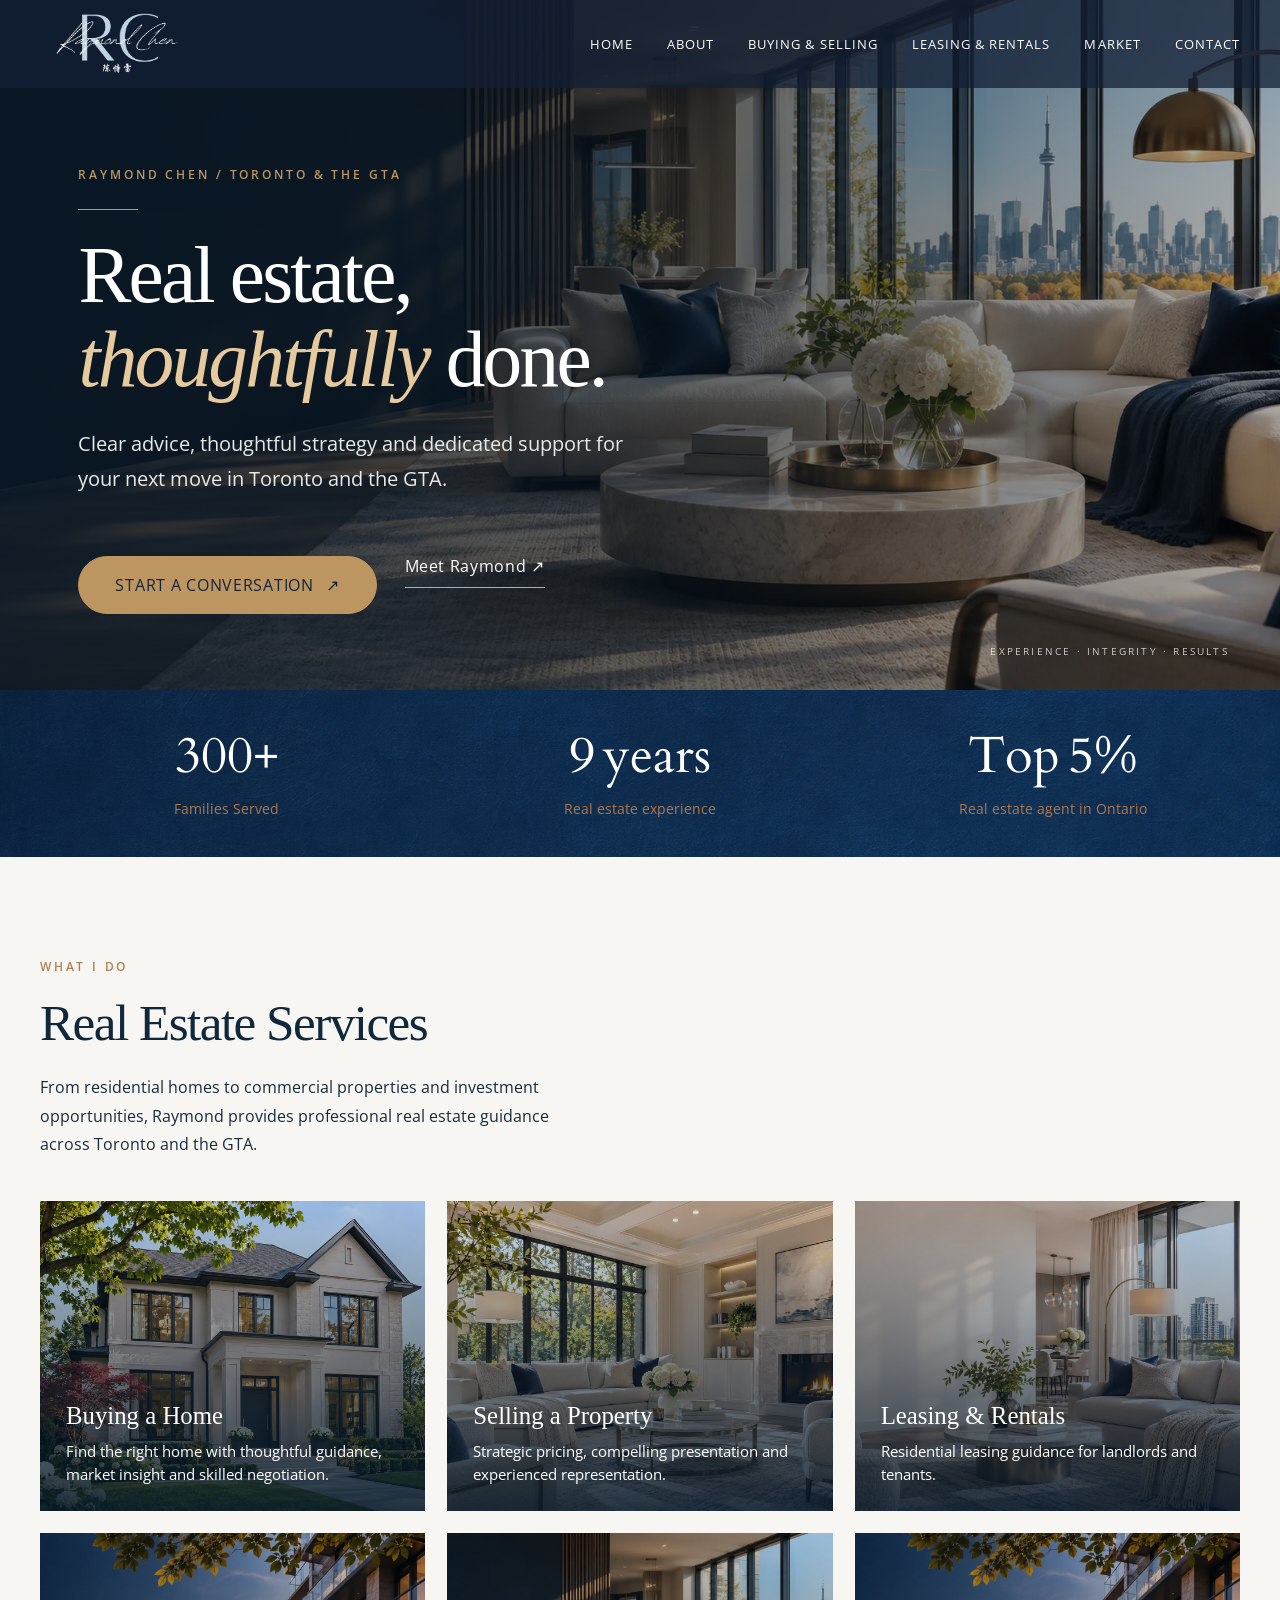
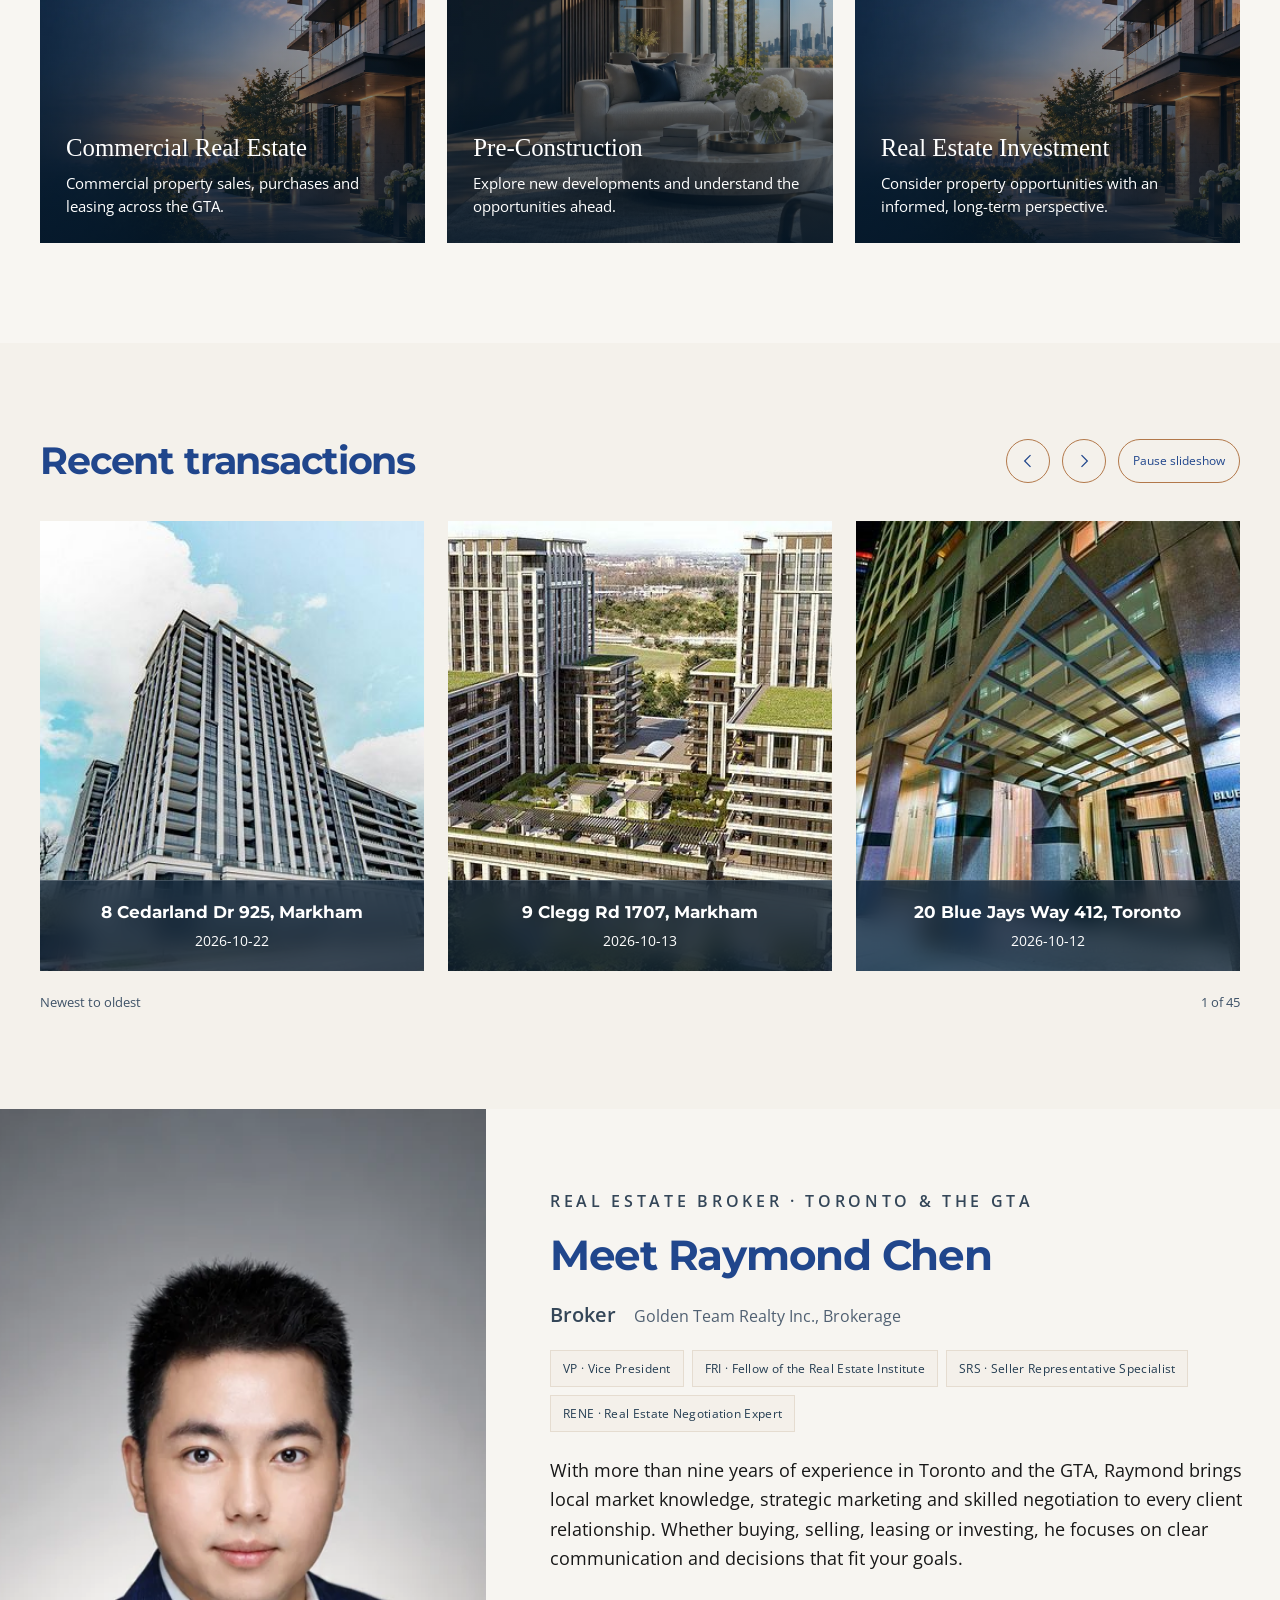
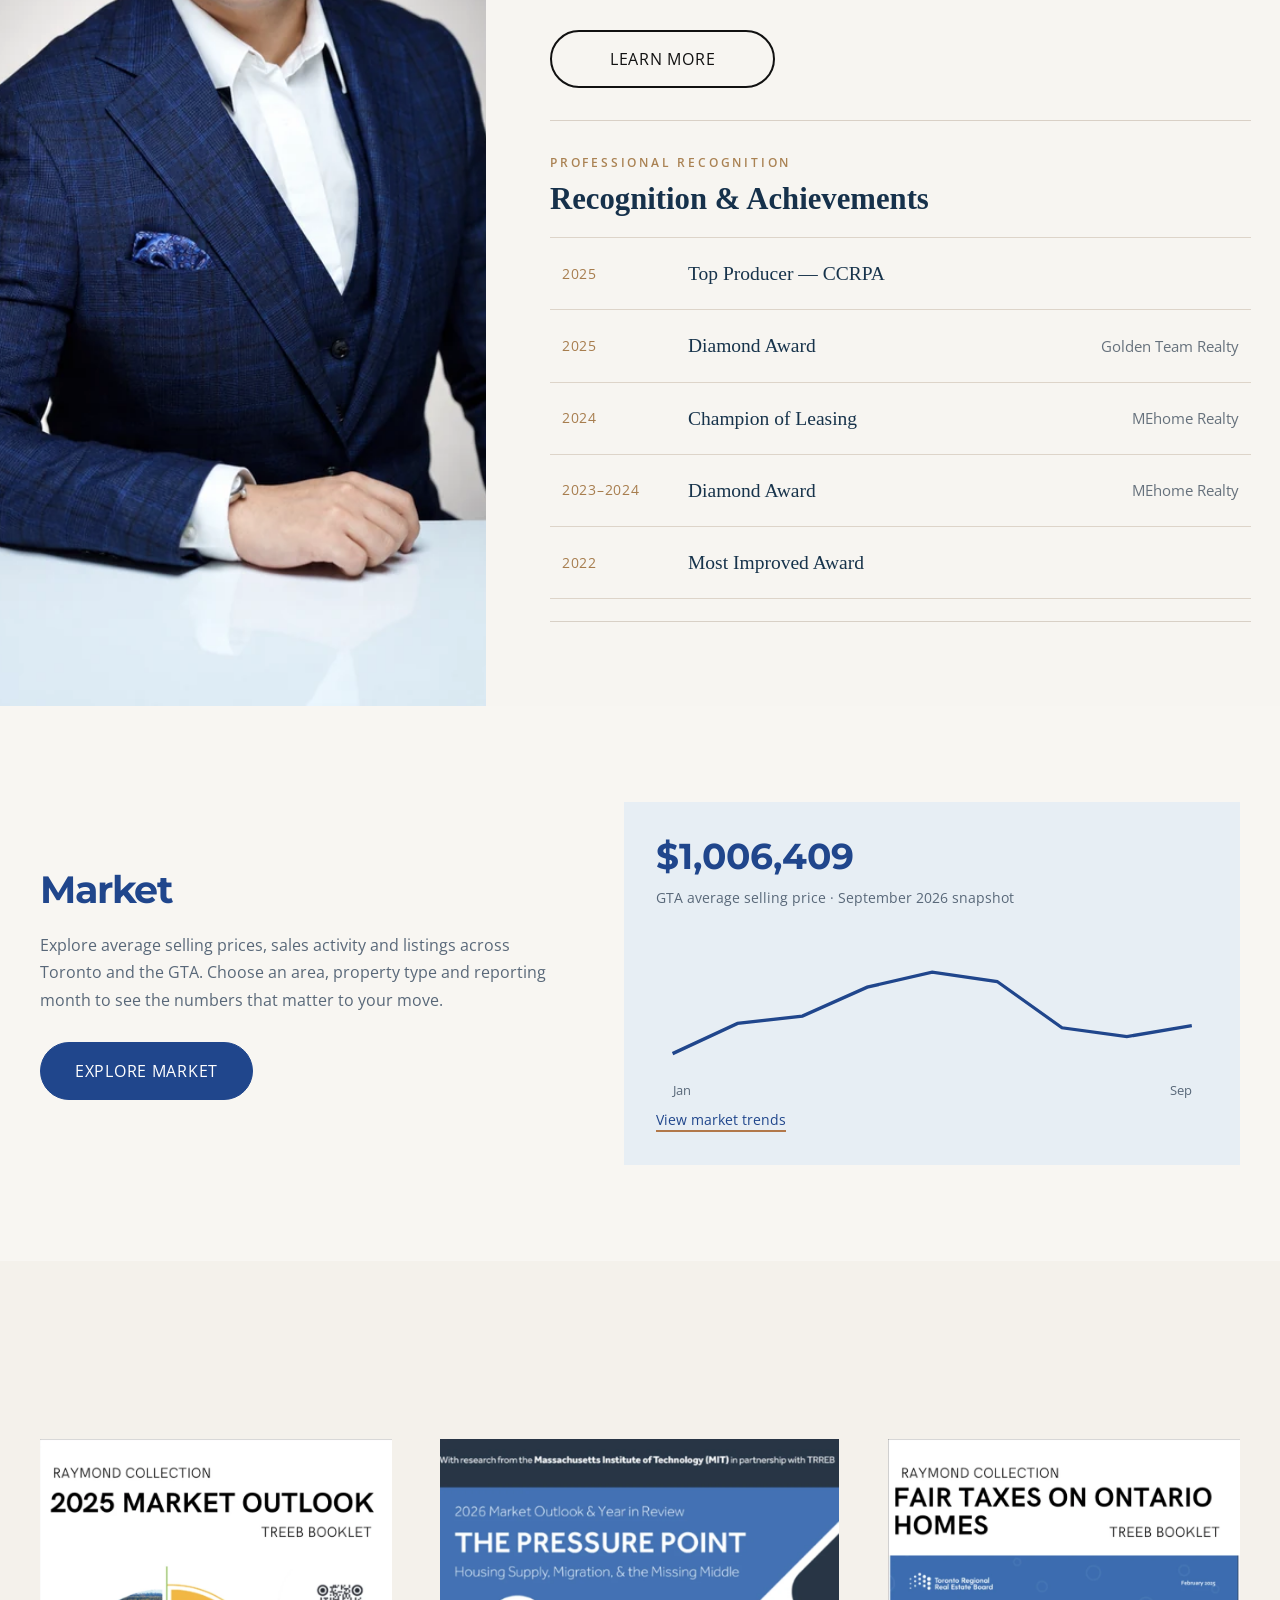
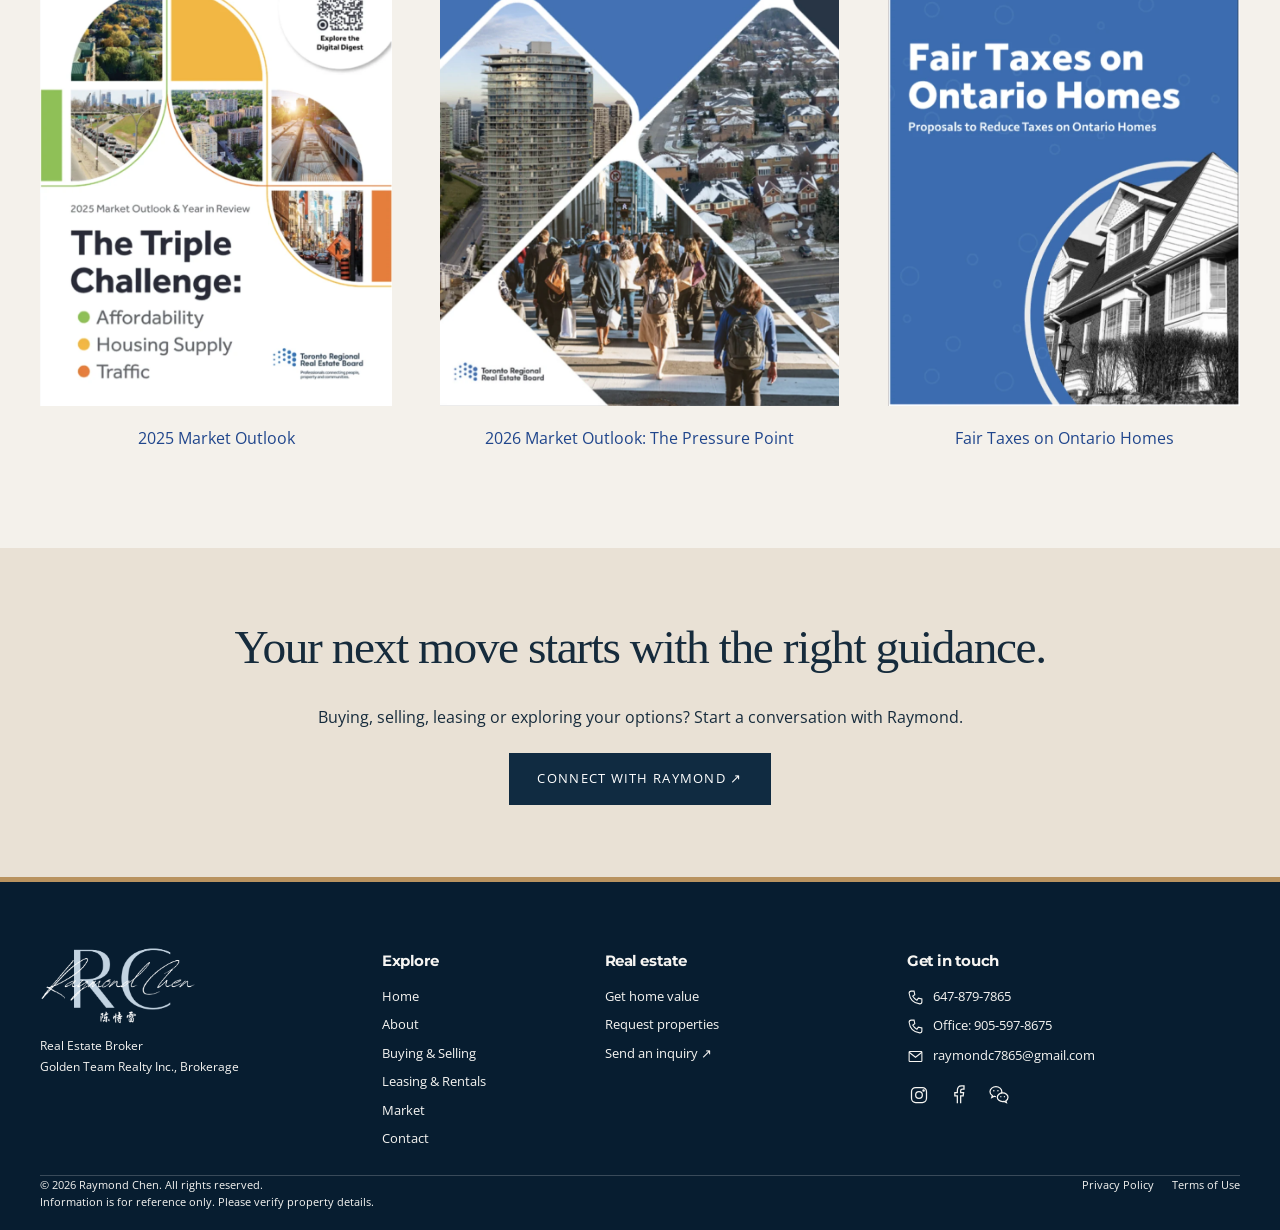
==== commit 0f1cedb6: "Add files via upload" ====
--- a/index.html
+++ b/index.html
@@ -1,3 +1,3 @@
 <!DOCTYPE html>
 
-<html lang="en-CA"><head><meta charset="utf-8"/><meta content="width=device-width,initial-scale=1" name="viewport"/><title>Raymond Chen | Toronto &amp; GTA Real Estate Broker</title><meta content="Explore buying, selling, residential and commercial leasing, pre-construction and real estate investment services with Raymond Chen." name="description"/><meta content="index,follow" name="robots"/><meta content="website" property="og:type"/><meta content="Raymond Chen | Toronto &amp; GTA Real Estate Broker" property="og:title"/><meta content="Buy, sell, lease or invest in Toronto and the GTA with Raymond Chen, Golden Team Realty Inc. Explore recent transactions, market data and personal real estate guidance." property="og:description"/><meta content="https://raymond-chen-real-estate.workspace-410986.chatgpt.site/assets/hero-living-room.webp" property="og:image"/><meta content="summary_large_image" name="twitter:card"/><link href="brand.png" rel="icon"/><link href="fonts.css" rel="stylesheet"/><link href="site.css?v=2" rel="stylesheet"/><script type="application/ld+json">{"@context": "https://schema.org", "@type": "RealEstateAgent", "@id": "https://raymond-chen-real-estate.workspace-410986.chatgpt.site/#agent", "name": "Raymond Chen", "url": "https://raymond-chen-real-estate.workspace-410986.chatgpt.site", "telephone": "+1-647-879-7865", "email": "raymondc7865@gmail.com", "image": "https://raymond-chen-real-estate.workspace-410986.chatgpt.site/assets/raymond-portrait.jpg", "parentOrganization": {"@type": "Organization", "name": "Golden Team Realty Inc., Brokerage"}, "address": {"@type": "PostalAddress", "streetAddress": "650 Highway 7 East, Unit 306", "addressLocality": "Richmond Hill", "addressRegion": "ON", "postalCode": "L4B 2N7", "addressCountry": "CA"}, "areaServed": ["Toronto", "Greater Toronto Area", "Richmond Hill", "Markham", "Vaughan"], "sameAs": ["https://instagram.com/raymondccchen", "https://facebook.com/raymond.chen.73345"]}</script><link href="revision.css?v=8" rel="stylesheet"/><link href="luxury-redesign.css?v=1" rel="stylesheet"/><link href="v3-refined.css?v=3" rel="stylesheet"/><link href="editorial.css" rel="stylesheet"/><link href="v5.css" rel="stylesheet"/><link href="v6.css" rel="stylesheet"/><link href="v7.css" rel="stylesheet"/><link href="v9-fixes.css" rel="stylesheet"/></head><body class="home"><a class="skip-link" href="#main-content">Skip to content</a><header class="site-header"><div class="header-inner container"><a aria-label="Raymond Chen Home" class="site-logo" href="index.html"><img alt="Raymond Chen" class="logo-dark" height="58" src="brand.png" width="140"/><img alt="Raymond Chen" class="logo-light" height="70" src="assets/logo-white.webp" width="160"/><span class="logo-name">Raymond Chen<small>Real Estate Broker</small></span></a><button aria-controls="site-nav" aria-expanded="false" aria-label="Open navigation" class="nav-toggle"><svg viewbox="0 0 24 24"><path d="M3 6h18M3 12h18M3 18h18"></path></svg></button><nav aria-label="Main navigation" class="site-nav" id="site-nav"><a href="index.html">Home</a><a href="about/index.html">About</a><a href="buy-sell/index.html">Buying &amp; Selling</a><a href="leasing/index.html">Leasing &amp; Rentals</a><a href="market/index.html">Market</a><a href="contact/index.html">Contact</a></nav></div></header><main class="site-main" id="main-content"><section class="hero"><img alt="Refined Toronto condominium living room" fetchpriority="high" height="900" src="assets/editorial-hero.webp" width="1600"/><div class="hero-shade"></div><div class="hero-copy container"><div class="hero-editorial"><span class="eyebrow">RAYMOND CHEN  /  TORONTO &amp; THE GTA</span><span class="hero-rule"></span><h1>Real estate,<br/><em>thoughtfully</em> done.</h1><p>Considered advice. Confident decisions. A more personal way to buy, sell and invest.</p><div class="hero-actions"><a class="button" href="contact/index.html#inquiry-form">Start a conversation <span aria-hidden="true">↗</span></a><a class="hero-text-link" href="about/index.html">Meet Raymond <span aria-hidden="true">↗</span></a></div></div></div><div class="hero-side-label">EXPERIENCE  ·  INTEGRITY  ·  RESULTS</div></section><section aria-label="Raymond Chen in numbers" class="stat-band"><div class="container stats"><div><span class="stat-number" data-count="300" data-suffix="+">300+</span><span class="stat-label">Families Served</span></div><div><span class="stat-number stat-unit"><span data-count="9">9</span><span class="stat-word">years</span></span><span class="stat-label">Real estate experience</span></div><div><span class="stat-number stat-unit"><span class="stat-word">Top</span><span data-count="5" data-suffix="%">5%</span></span><span class="stat-label">Real estate agent in Ontario</span></div></div></section><section class="editorial-section" id="services"><div class="container"><div class="editorial-eyebrow">WHAT I DO</div><div class="editorial-intro"><h2>Real Estate Services</h2><p>From residential homes to commercial properties and investment opportunities, Raymond provides professional real estate guidance across Toronto and the GTA.</p></div><div class="editorial-grid"><div class="editorial-card"><img alt="Buying a Home visual" loading="lazy" src="assets/editorial-home.webp"/><div class="content"><h3>Buying a Home</h3><p>Find the right home with thoughtful guidance, market insight and skilled negotiation.</p></div></div><div class="editorial-card"><img alt="Selling a Property visual" loading="lazy" src="assets/editorial-sell.webp"/><div class="content"><h3>Selling a Property</h3><p>Strategic pricing, compelling presentation and experienced representation.</p></div></div><div class="editorial-card"><img alt="Leasing &amp; Rentals visual" loading="lazy" src="assets/editorial-lease.webp"/><div class="content"><h3>Leasing &amp; Rentals</h3><p>Residential leasing guidance for landlords and tenants.</p></div></div><div class="editorial-card"><img alt="Commercial Real Estate visual" loading="lazy" src="assets/editorial-buy.webp"/><div class="content"><h3>Commercial Real Estate</h3><p>Commercial property sales, purchases and leasing across the GTA.</p></div></div><div class="editorial-card"><img alt="Pre-Construction visual" loading="lazy" src="assets/editorial-hero.webp"/><div class="content"><h3>Pre-Construction</h3><p>Explore new developments and understand the opportunities ahead.</p></div></div><div class="editorial-card"><img alt="Toronto architecture and real estate investment" loading="lazy" src="assets/editorial-buy.webp"/><div class="content"><h3>Real Estate Investment</h3><p>Consider property opportunities with an informed, long-term perspective.</p></div></div></div></div></section><section class="section pale" id="transactions"><div class="container"><div class="section-head reveal"><div><h2>Recent transactions</h2></div><div class="carousel-controls"><button aria-label="Previous properties" data-carousel="prev"><svg viewbox="0 0 24 24"><path d="m15 5-7 7 7 7"></path></svg></button><button aria-label="Next properties" data-carousel="next"><svg viewbox="0 0 24 24"><path d="m9 5 7 7-7 7"></path></svg></button><button aria-pressed="false" class="pause-button" data-carousel="pause">Pause slideshow</button></div></div><div aria-label="Recent transaction slideshow" class="transactions-track" tabindex="0"><article class="property-card"><a href="https://app.realmmlp.ca/bD71nnkVb" rel="noopener" target="_blank"><img alt="8 Cedarland Dr 925, Markham" height="450" loading="lazy" src="assets/listings/N13784020.jpg" width="600"/><div class="property-caption"><h3>8 Cedarland Dr 925, Markham</h3><p><time datetime="2026-10-22">2026-10-22</time></p></div></a></article><article class="property-card"><a href="https://app.realmmlp.ca/bD71nnkVb" rel="noopener" target="_blank"><img alt="9 Clegg Rd 1707, Markham" height="450" loading="lazy" src="assets/listings/N13865678.jpg" width="600"/><div class="property-caption"><h3>9 Clegg Rd 1707, Markham</h3><p><time datetime="2026-10-13">2026-10-13</time></p></div></a></article><article class="property-card"><a href="https://app.realmmlp.ca/bD71nnkVb" rel="noopener" target="_blank"><img alt="20 Blue Jays Way 412, Toronto" height="450" loading="lazy" src="assets/listings/C13865904.jpg" width="600"/><div class="property-caption"><h3>20 Blue Jays Way 412, Toronto</h3><p><time datetime="2026-10-12">2026-10-12</time></p></div></a></article><article class="property-card"><a href="https://app.realmmlp.ca/bD71nnkVb" rel="noopener" target="_blank"><img alt="52 Holmes Ave W 5, Toronto" height="450" loading="lazy" src="assets/listings/C13853760.jpg" width="600"/><div class="property-caption"><h3>52 Holmes Ave W 5, Toronto</h3><p><time datetime="2026-10-10">2026-10-10</time></p></div></a></article><article class="property-card"><a href="https://app.realmmlp.ca/bD71nnkVb" rel="noopener" target="_blank"><img alt="14 York St 2111, Toronto" height="450" loading="lazy" src="assets/listings/C13729478.jpg" width="600"/><div class="property-caption"><h3>14 York St 2111, Toronto</h3><p><time datetime="2026-10-04">2026-10-04</time></p></div></a></article><article class="property-card"><a href="https://app.realmmlp.ca/bD71nnkVb" rel="noopener" target="_blank"><img alt="59 Carness Cres, Georgina" height="450" loading="lazy" src="assets/listings/N13749606.jpg" width="600"/><div class="property-caption"><h3>59 Carness Cres, Georgina</h3><p><time datetime="2026-09-16">2026-09-16</time></p></div></a></article><article class="property-card"><a href="https://app.realmmlp.ca/bD71nnkVb" rel="noopener" target="_blank"><img alt="91 Montclair Ave, Toronto" height="450" loading="lazy" src="assets/listings/C13753742.jpg" width="600"/><div class="property-caption"><h3>91 Montclair Ave, Toronto</h3><p><time datetime="2026-09-11">2026-09-11</time></p></div></a></article><article class="property-card"><a href="https://app.realmmlp.ca/bD71nnkVb" rel="noopener" target="_blank"><img alt="11 Wellesley St W 6012, Toronto" height="450" loading="lazy" src="assets/listings/C13718676.jpg" width="600"/><div class="property-caption"><h3>11 Wellesley St W 6012, Toronto</h3><p><time datetime="2026-09-01">2026-09-01</time></p></div></a></article><article class="property-card"><a href="https://app.realmmlp.ca/bD71nnkVb" rel="noopener" target="_blank"><img alt="55 Charles St E 3010, Toronto" height="450" loading="lazy" src="assets/listings/C13681696.jpg" width="600"/><div class="property-caption"><h3>55 Charles St E 3010, Toronto</h3><p><time datetime="2026-08-18">2026-08-18</time></p></div></a></article><article class="property-card"><a href="https://app.realmmlp.ca/bD71nnkVb" rel="noopener" target="_blank"><img alt="176 Frederick Tisdale Dr, Toronto" height="450" loading="lazy" src="assets/listings/W13423604.jpg" width="600"/><div class="property-caption"><h3>176 Frederick Tisdale Dr, Toronto</h3><p><time datetime="2026-08-15">2026-08-15</time></p></div></a></article><article class="property-card"><a href="https://app.realmmlp.ca/bD71nnkVb" rel="noopener" target="_blank"><img alt="2033 Kennedy Rd 3602, Toronto" height="450" loading="lazy" src="assets/listings/E13474114.jpg" width="600"/><div class="property-caption"><h3>2033 Kennedy Rd 3602, Toronto</h3><p><time datetime="2026-08-11">2026-08-11</time></p></div></a></article><article class="property-card"><a href="https://app.realmmlp.ca/bD71nnkVb" rel="noopener" target="_blank"><img alt="25 Mcmahon Dr 908, Toronto" height="450" loading="lazy" src="assets/listings/C13107028.jpg" width="600"/><div class="property-caption"><h3>25 Mcmahon Dr 908, Toronto</h3><p><time datetime="2026-08-11">2026-08-11</time></p></div></a></article><article class="property-card"><a href="https://app.realmmlp.ca/bD71nnkVb" rel="noopener" target="_blank"><img alt="5 Hanna Ave 414, Toronto" height="450" loading="lazy" src="assets/listings/C13249644.jpg" width="600"/><div class="property-caption"><h3>5 Hanna Ave 414, Toronto</h3><p><time datetime="2026-08-10">2026-08-10</time></p></div></a></article><article class="property-card"><a href="https://app.realmmlp.ca/bD71nnkVb" rel="noopener" target="_blank"><img alt="18 Water Walk Dr 2001, Markham" height="450" loading="lazy" src="assets/listings/N13513490.jpg" width="600"/><div class="property-caption"><h3>18 Water Walk Dr 2001, Markham</h3><p><time datetime="2026-08-06">2026-08-06</time></p></div></a></article><article class="property-card"><a href="https://app.realmmlp.ca/bD71nnkVb" rel="noopener" target="_blank"><img alt="400 King St W 1110, Toronto" height="450" loading="lazy" src="assets/listings/C13619404.jpg" width="600"/><div class="property-caption"><h3>400 King St W 1110, Toronto</h3><p><time datetime="2026-08-04">2026-08-04</time></p></div></a></article><article class="property-card"><a href="https://app.realmmlp.ca/bD71nnkVb" rel="noopener" target="_blank"><img alt="5105 Hurontario St 708, Mississauga" height="450" loading="lazy" src="assets/listings/W13617002.jpg" width="600"/><div class="property-caption"><h3>5105 Hurontario St 708, Mississauga</h3><p><time datetime="2026-08-01">2026-08-01</time></p></div></a></article><article class="property-card"><a href="https://app.realmmlp.ca/bD71nnkVb" rel="noopener" target="_blank"><img alt="435 Richmond St W Ph102, Toronto" height="450" loading="lazy" src="assets/listings/C13574954.jpg" width="600"/><div class="property-caption"><h3>435 Richmond St W Ph102, Toronto</h3><p><time datetime="2026-07-27">2026-07-27</time></p></div></a></article><article class="property-card"><a href="https://app.realmmlp.ca/bD71nnkVb" rel="noopener" target="_blank"><img alt="18 Beverley St 801, Toronto" height="450" loading="lazy" src="assets/listings/C13524304.jpg" width="600"/><div class="property-caption"><h3>18 Beverley St 801, Toronto</h3><p><time datetime="2026-07-21">2026-07-21</time></p></div></a></article><article class="property-card"><a href="https://app.realmmlp.ca/bD71nnkVb" rel="noopener" target="_blank"><img alt="9 Clegg Rd 723, Markham" height="450" loading="lazy" src="assets/listings/N13554948.jpg" width="600"/><div class="property-caption"><h3>9 Clegg Rd 723, Markham</h3><p><time datetime="2026-07-20">2026-07-20</time></p></div></a></article><article class="property-card"><a href="https://app.realmmlp.ca/bD71nnkVb" rel="noopener" target="_blank"><img alt="319 Jarvis St 4509, Toronto" height="450" loading="lazy" src="assets/listings/C13543958.jpg" width="600"/><div class="property-caption"><h3>319 Jarvis St 4509, Toronto</h3><p><time datetime="2026-07-15">2026-07-15</time></p></div></a></article><article class="property-card"><a href="https://app.realmmlp.ca/bD71nnkVb" rel="noopener" target="_blank"><img alt="9 Mabelle Ave 3226, Toronto" height="450" loading="lazy" src="assets/listings/W13426030.jpg" width="600"/><div class="property-caption"><h3>9 Mabelle Ave 3226, Toronto</h3><p><time datetime="2026-07-07">2026-07-07</time></p></div></a></article><article class="property-card"><a href="https://app.realmmlp.ca/bD71nnkVb" rel="noopener" target="_blank"><img alt="138 Downes St 6512, Toronto" height="450" loading="lazy" src="assets/listings/C13487132.jpg" width="600"/><div class="property-caption"><h3>138 Downes St 6512, Toronto</h3><p><time datetime="2026-07-04">2026-07-04</time></p></div></a></article><article class="property-card"><a href="https://app.realmmlp.ca/bD71nnkVb" rel="noopener" target="_blank"><img alt="29 Green Trail Crt 1905, Toronto" height="450" loading="lazy" src="assets/listings/C13005922.jpg" width="600"/><div class="property-caption"><h3>29 Green Trail Crt 1905, Toronto</h3><p><time datetime="2026-06-22">2026-06-22</time></p></div></a></article><article class="property-card"><a href="https://app.realmmlp.ca/bD71nnkVb" rel="noopener" target="_blank"><img alt="18 Esther Shiner Blvd 1808, Toronto" height="450" loading="lazy" src="assets/listings/C13166404.jpg" width="600"/><div class="property-caption"><h3>18 Esther Shiner Blvd 1808, Toronto</h3><p><time datetime="2026-06-14">2026-06-14</time></p></div></a></article><article class="property-card"><a href="https://app.realmmlp.ca/bD71nnkVb" rel="noopener" target="_blank"><img alt="100 Dalhousie St 309, Toronto" height="450" loading="lazy" src="assets/listings/C13128850.jpg" width="600"/><div class="property-caption"><h3>100 Dalhousie St 309, Toronto</h3><p><time datetime="2026-06-11">2026-06-11</time></p></div></a></article><article class="property-card"><a href="https://app.realmmlp.ca/bD71nnkVb" rel="noopener" target="_blank"><img alt="17 Dundonald St 505, Toronto" height="450" loading="lazy" src="assets/listings/C13220760.jpg" width="600"/><div class="property-caption"><h3>17 Dundonald St 505, Toronto</h3><p><time datetime="2026-06-04">2026-06-04</time></p></div></a></article><article class="property-card"><a href="https://app.realmmlp.ca/bD71nnkVb" rel="noopener" target="_blank"><img alt="29 Green Trail Crt 315, Toronto" height="450" loading="lazy" src="assets/listings/C12988368.jpg" width="600"/><div class="property-caption"><h3>29 Green Trail Crt 315, Toronto</h3><p><time datetime="2026-06-04">2026-06-04</time></p></div></a></article><article class="property-card"><a href="https://app.realmmlp.ca/bD71nnkVb" rel="noopener" target="_blank"><img alt="197 Yonge St 1801, Toronto" height="450" loading="lazy" src="assets/listings/C13146678.jpg" width="600"/><div class="property-caption"><h3>197 Yonge St 1801, Toronto</h3><p><time datetime="2026-05-27">2026-05-27</time></p></div></a></article><article class="property-card"><a href="https://app.realmmlp.ca/bD71nnkVb" rel="noopener" target="_blank"><img alt="68 Grangeway Ave 1712, Toronto" height="450" loading="lazy" src="assets/listings/E13106388.jpg" width="600"/><div class="property-caption"><h3>68 Grangeway Ave 1712, Toronto</h3><p><time datetime="2026-05-26">2026-05-26</time></p></div></a></article><article class="property-card"><a href="https://app.realmmlp.ca/bD71nnkVb" rel="noopener" target="_blank"><img alt="100 Dalhousie St 1703, Toronto" height="450" loading="lazy" src="assets/listings/C12991962.jpg" width="600"/><div class="property-caption"><h3>100 Dalhousie St 1703, Toronto</h3><p><time datetime="2026-05-26">2026-05-26</time></p></div></a></article><article class="property-card"><a href="https://app.realmmlp.ca/bD71nnkVb" rel="noopener" target="_blank"><img alt="44 St Joseph St 1105, Toronto" height="450" loading="lazy" src="assets/listings/C12853708.jpg" width="600"/><div class="property-caption"><h3>44 St Joseph St 1105, Toronto</h3><p><time datetime="2026-05-26">2026-05-26</time></p></div></a></article><article class="property-card"><a href="https://app.realmmlp.ca/bD71nnkVb" rel="noopener" target="_blank"><img alt="154 Amulet Cres, Richmond Hill" height="450" loading="lazy" src="assets/listings/N13018176.jpg" width="600"/><div class="property-caption"><h3>154 Amulet Cres, Richmond Hill</h3><p><time datetime="2026-05-21">2026-05-21</time></p></div></a></article><article class="property-card"><a href="https://app.realmmlp.ca/bD71nnkVb" rel="noopener" target="_blank"><img alt="15 Ellerslie Ave LPH04, Toronto" height="450" loading="lazy" src="assets/listings/C12935450.jpg" width="600"/><div class="property-caption"><h3>15 Ellerslie Ave LPH04, Toronto</h3><p><time datetime="2026-05-12">2026-05-12</time></p></div></a></article><article class="property-card"><a href="https://app.realmmlp.ca/bD71nnkVb" rel="noopener" target="_blank"><img alt="555 Yonge St 215, Toronto" height="450" loading="lazy" src="assets/listings/C12968324.jpg" width="600"/><div class="property-caption"><h3>555 Yonge St 215, Toronto</h3><p><time datetime="2026-05-05">2026-05-05</time></p></div></a></article><article class="property-card"><a href="https://app.realmmlp.ca/bD71nnkVb" rel="noopener" target="_blank"><img alt="230 Simcoe St 2311, Toronto" height="450" loading="lazy" src="assets/listings/C12891546.jpg" width="600"/><div class="property-caption"><h3>230 Simcoe St 2311, Toronto</h3><p><time datetime="2026-04-28">2026-04-28</time></p></div></a></article><article class="property-card"><a href="https://app.realmmlp.ca/bD71nnkVb" rel="noopener" target="_blank"><img alt="60 Shuter St 1802, Toronto" height="450" loading="lazy" src="assets/listings/C12861418.jpg" width="600"/><div class="property-caption"><h3>60 Shuter St 1802, Toronto</h3><p><time datetime="2026-04-28">2026-04-28</time></p></div></a></article><article class="property-card"><a href="https://app.realmmlp.ca/bD71nnkVb" rel="noopener" target="_blank"><img alt="5 Soudan Ave 2007, Toronto" height="450" loading="lazy" src="assets/listings/C12740838.jpg" width="600"/><div class="property-caption"><h3>5 Soudan Ave 2007, Toronto</h3><p><time datetime="2026-03-16">2026-03-16</time></p></div></a></article><article class="property-card"><a href="https://app.realmmlp.ca/bD71nnkVb" rel="noopener" target="_blank"><img alt="100 Dalhousie St 5003, Toronto" height="450" loading="lazy" src="assets/listings/C12690148.jpg" width="600"/><div class="property-caption"><h3>100 Dalhousie St 5003, Toronto</h3><p><time datetime="2026-02-23">2026-02-23</time></p></div></a></article><article class="property-card"><a href="https://app.realmmlp.ca/bD71nnkVb" rel="noopener" target="_blank"><img alt="110 Broadway Ave 213, Toronto" height="450" loading="lazy" src="assets/listings/C12574276.jpg" width="600"/><div class="property-caption"><h3>110 Broadway Ave 213, Toronto</h3><p><time datetime="2026-02-14">2026-02-14</time></p></div></a></article><article class="property-card"><a href="https://app.realmmlp.ca/bD71nnkVb" rel="noopener" target="_blank"><img alt="27 Mcmahon Dr 2901, Toronto" height="450" loading="lazy" src="assets/listings/C12693836.jpg" width="600"/><div class="property-caption"><h3>27 Mcmahon Dr 2901, Toronto</h3><p><time datetime="2026-02-06">2026-02-06</time></p></div></a></article><article class="property-card"><a href="https://app.realmmlp.ca/bD71nnkVb" rel="noopener" target="_blank"><img alt="1 Bloor St E 1906, Toronto" height="450" loading="lazy" src="assets/listings/C12720194.jpg" width="600"/><div class="property-caption"><h3>1 Bloor St E 1906, Toronto</h3><p><time datetime="2026-01-29">2026-01-29</time></p></div></a></article><article class="property-card"><a href="https://app.realmmlp.ca/bD71nnkVb" rel="noopener" target="_blank"><img alt="161 Roehampton Ave 1801, Toronto" height="450" loading="lazy" src="assets/listings/C12650524.jpg" width="600"/><div class="property-caption"><h3>161 Roehampton Ave 1801, Toronto</h3><p><time datetime="2026-01-19">2026-01-19</time></p></div></a></article><article class="property-card"><a href="https://app.realmmlp.ca/bD71nnkVb" rel="noopener" target="_blank"><img alt="28 Freeland St 4603, Toronto" height="450" loading="lazy" src="assets/listings/C12640068.jpg" width="600"/><div class="property-caption"><h3>28 Freeland St 4603, Toronto</h3><p><time datetime="2026-01-09">2026-01-09</time></p></div></a></article><article class="property-card"><a href="https://app.realmmlp.ca/bD71nnkVb" rel="noopener" target="_blank"><img alt="20 Soudan Ave 3202, Toronto" height="450" loading="lazy" src="assets/listings/C12610940.jpg" width="600"/><div class="property-caption"><h3>20 Soudan Ave 3202, Toronto</h3><p><time datetime="2025-12-17">2025-12-17</time></p></div></a></article><article class="property-card"><a href="https://app.realmmlp.ca/bD71nnkVb" rel="noopener" target="_blank"><img alt="20 Thomas Riley Rd 1808, Toronto" height="450" loading="lazy" src="assets/listings/W12447761.jpg" width="600"/><div class="property-caption"><h3>20 Thomas Riley Rd 1808, Toronto</h3><p><time datetime="2025-12-14">2025-12-14</time></p></div></a></article></div><div class="carousel-progress"><span>Newest to oldest</span><span class="carousel-position"></span></div></div></section><section class="profile-section"><div class="container profile-grid"><div class="profile-photo reveal"><img alt="Raymond Chen, Real Estate Broker" height="1070" loading="lazy" src="assets/portrait.webp" width="721"/></div><div class="profile-copy reveal"><div class="profile-identity"><p class="editorial-eyebrow">REAL ESTATE BROKER · TORONTO &amp; THE GTA</p><h2>Meet Raymond Chen</h2><p class="profile-position"><strong>Broker</strong><span>Golden Team Realty Inc., Brokerage</span></p><div class="profile-credentials"><span>VP · Vice President</span><span>FRI · Fellow of the Real Estate Institute</span><span>SRS · Seller Representative Specialist</span><span>RENE · Real Estate Negotiation Expert</span></div></div><p class="profile-bio">With more than nine years of experience in Toronto and the GTA, Raymond combines market insight, thoughtful marketing and skilled negotiation with a personal approach to real estate. He guides buyers, sellers, landlords and investors through important decisions with clarity and care.</p><a class="button outline" href="about/index.html">Learn more</a><div class="profile-recognition"><div class="recognition-header"><span class="editorial-eyebrow">PROFESSIONAL RECOGNITION</span><h3>Recognition &amp; Achievements</h3></div><div class="v7-award-list"><div class="v7-award-row"><span class="v7-award-year">2025</span><strong class="v7-award-name">Top Producer - CCRPA</strong></div><div class="v7-award-row"><span class="v7-award-year">2025</span><strong class="v7-award-name">Diamond Award</strong><span class="v7-award-company">Golden Team Realty</span></div><div class="v7-award-row"><span class="v7-award-year">2024</span><strong class="v7-award-name">Champion of Leasing</strong><span class="v7-award-company">MEhome Realty</span></div><div class="v7-award-row"><span class="v7-award-year">2023–2024</span><strong class="v7-award-name">Diamond Award</strong><span class="v7-award-company">MEhome Realty</span></div><div class="v7-award-row"><span class="v7-award-year">2020–2022</span><strong class="v7-award-name">Gold Award</strong></div><div class="v7-award-row"><span class="v7-award-year">2022</span><strong class="v7-award-name">Most Improved Award</strong></div></div></div></div></div></section><section class="section"><div class="container market-preview"><div class="reveal"><h2>Market</h2><p>Explore average selling prices, sales activity and listings across Toronto and the GTA. Choose an area, property type and reporting month to see the numbers that matter to your move.</p><a class="button" href="market/index.html">Explore Market</a></div><div class="market-snippet reveal" data-ui=""><div class="price">$1,006,409</div><div class="caption">GTA average selling price · September 2026 snapshot</div><svg aria-label="2026 average selling prices from January to September" role="img" viewbox="0 0 500 150"><path d="M15.0 110.1L73.8 82.8L132.5 76.1L191.2 49.9L250.0 36.4L308.8 44.8L367.5 86.7L426.2 94.7L485.0 84.8" fill="none" stroke="#20468c" stroke-width="3"></path><text fill="#596879" font-size="12" x="15" y="148">Jan</text><text fill="#596879" font-size="12" x="465" y="148">Sep</text></svg><a class="text-link" href="market/index.html">View market trends</a></div></div></section><section class="section pale"><div class="container"><div class="section-head reveal"><h2>Explore past issues</h2></div><div class="reports"><a class="reveal" href="https://market-outlook.trreb.ca/" rel="noopener" target="_blank"><img alt="2025 Market Outlook" height="600" loading="lazy" src="assets/report-outlook.webp" width="400"/><span>2025 Market Outlook</span></a><a class="reveal" href="https://indd.adobe.com/view/d8433661-3db4-40e7-8421-e1f2efccad63" rel="noopener" target="_blank"><img alt="2026 Market Outlook: The Pressure Point" height="600" loading="lazy" src="assets/report-pressure.webp" width="400"/><span>2026 Market Outlook: The Pressure Point</span></a><a class="reveal" href="https://trreb.ca/hlfiles/pdf/TRREB-FAIR-TAXES-ON-ONTARIO-HOMES.pdf" rel="noopener" target="_blank"><img alt="Fair Taxes on Ontario Homes" height="600" loading="lazy" src="assets/report-taxes.webp" width="400"/><span>Fair Taxes on Ontario Homes</span></a></div></div></section><section class="editorial-cta"><div class="container"><h2>Your next move starts with the right guidance.</h2><p>Buying, selling, leasing or exploring your options? Start a conversation with Raymond.</p><a href="contact/index.html#inquiry-form">Connect with Raymond ↗</a></div></section></main><footer class="site-footer" id="contact-footer" tabindex="-1"><div class="container"><div class="footer-grid compact-footer"><div class="footer-identity"><a aria-label="Raymond Chen Home" class="footer-logo-link" href="index.html"><svg aria-label="Raymond Chen — 陈恃雷" class="footer-logo" height="110" role="img" viewbox="454 1226 3639 1816" width="220"><image height="4724" href="assets/footer-logo.png" width="4724"/></svg></a><p>Real Estate Broker<br/>Golden Team Realty Inc., Brokerage</p></div><div><h2>Explore</h2><div class="footer-links"><a href="index.html">Home</a><a href="about/index.html">About</a><a href="buy-sell/index.html">Buying &amp; Selling</a><a href="leasing/index.html">Leasing &amp; Rentals</a><a href="market/index.html">Market</a><a href="contact/index.html">Contact</a></div></div><div><h2>Real estate</h2><div class="footer-links"><a href="contact/index.html#inquiry-form" rel="noopener" target="_blank">Get home value</a><a href="contact/index.html#inquiry-form" rel="noopener" target="_blank">Request properties</a><a href="contact/index.html#inquiry-form">Send an inquiry ↗</a></div></div><div><h2>Get in touch</h2><div class="footer-contact"><a href="tel:+16478797865"><svg aria-hidden="true" viewbox="0 0 24 24"><path d="M6 3h4l1 5-3 2a15 15 0 0 0 6 6l2-3 5 1v4a3 3 0 0 1-3 3C9 20 4 15 3 6a3 3 0 0 1 3-3Z"></path></svg><span>647-879-7865</span></a><a href="tel:+19055978675"><svg aria-hidden="true" viewbox="0 0 24 24"><path d="M6 3h4l1 5-3 2a15 15 0 0 0 6 6l2-3 5 1v4a3 3 0 0 1-3 3C9 20 4 15 3 6a3 3 0 0 1 3-3Z"></path></svg><span>Office: 905-597-8675</span></a><a href="mailto:raymondc7865@gmail.com"><svg aria-hidden="true" viewbox="0 0 24 24"><rect height="14" rx="1" width="18" x="3" y="5"></rect><path d="m3 6 9 7 9-7"></path></svg><span>raymondc7865@gmail.com</span></a></div><div class="footer-socials"><a aria-label="Instagram" href="https://instagram.com/raymondccchen" rel="noopener noreferrer" target="_blank"><svg aria-hidden="true" viewbox="0 0 24 24"><rect height="18" rx="5" width="18" x="3" y="3"></rect><circle cx="12" cy="12" r="4"></circle><circle cx="17.5" cy="6.5" r=".8"></circle></svg></a><a aria-label="Facebook" href="https://facebook.com/raymond.chen.73345" rel="noopener noreferrer" target="_blank"><svg aria-hidden="true" viewbox="0 0 24 24"><path d="M14 22v-9h3l.5-4H14V7c0-1 .5-2 2-2h2V1h-3c-4 0-5 2-5 6v2H7v4h3v9"></path></svg></a><a aria-label="WeChat" href="https://raymondchen.ca/wechat" rel="noopener noreferrer" target="_blank"><svg aria-hidden="true" class="wechat-icon" viewbox="0 0 24 24"><path d="M14.9 10.3c.3-.7.5-1.5.5-2.3C15.4 4.7 12.2 2 8.3 2S1.2 4.7 1.2 8c0 1.9 1.1 3.6 2.8 4.7L3.3 15l3-1.5c.7.2 1.3.3 2 .3"></path><path d="M22.8 14.7c0-2.9-2.9-5.2-6.4-5.2S10 11.8 10 14.7s2.9 5.2 6.4 5.2c.6 0 1.2-.1 1.8-.2l2.7 1.3-.6-2c1.5-1 2.5-2.5 2.5-4.3Z"></path><g fill="currentColor" stroke="none"><circle cx="5.8" cy="7" r=".9"></circle><circle cx="10.7" cy="7" r=".9"></circle><circle cx="14.2" cy="14" r=".8"></circle><circle cx="18.5" cy="14" r=".8"></circle></g></svg></a></div></div></div><div class="footer-base"><p>© 2026 Raymond Chen. All rights reserved.<br/>Information is for reference only. Please verify property details.</p><div><a href="privacy/index.html">Privacy Policy</a><a href="terms/index.html">Terms of Use</a></div></div></div></footer><script src="site.js?v=2"></script></body></html>+<html lang="en-CA"><head><meta charset="utf-8"/><meta content="width=device-width,initial-scale=1" name="viewport"/><title>Raymond Chen | Toronto &amp; GTA Real Estate Broker</title><meta content="Work with Raymond Chen, Real Estate Broker at Golden Team Realty, for buying, selling, leasing and investment properties across Toronto and the GTA." name="description"/><meta content="index,follow" name="robots"/><meta content="website" property="og:type"/><meta content="Raymond Chen | Toronto &amp; GTA Real Estate Broker" property="og:title"/><meta content="Work with Raymond Chen, Real Estate Broker at Golden Team Realty, for buying, selling, leasing and investment properties across Toronto and the GTA." property="og:description"/><meta content="https://sparkone-sue.github.io/Raymond/assets/editorial-hero.webp" property="og:image"/><meta content="summary_large_image" name="twitter:card"/><link href="brand.png" rel="icon"/><link href="fonts.css" rel="stylesheet"/><link href="site.css?v=2" rel="stylesheet"/><script type="application/ld+json">{"@context": "https://schema.org", "@type": "RealEstateAgent", "@id": "https://sparkone-sue.github.io/Raymond/#agent", "name": "Raymond Chen", "url": "https://sparkone-sue.github.io/Raymond/", "telephone": "+1-647-879-7865", "email": "raymondc7865@gmail.com", "image": "https://sparkone-sue.github.io/Raymond/assets/raymond-portrait.jpg", "parentOrganization": {"@type": "Organization", "name": "Golden Team Realty Inc., Brokerage"}, "address": {"@type": "PostalAddress", "streetAddress": "650 Highway 7 East, Unit 306", "addressLocality": "Richmond Hill", "addressRegion": "ON", "postalCode": "L4B 2N7", "addressCountry": "CA"}, "areaServed": ["Toronto", "Greater Toronto Area", "Richmond Hill", "Markham", "Vaughan"], "sameAs": ["https://instagram.com/raymondccchen", "https://facebook.com/raymond.chen.73345"]}</script><link href="revision.css?v=8" rel="stylesheet"/><link href="luxury-redesign.css?v=1" rel="stylesheet"/><link href="v3-refined.css?v=3" rel="stylesheet"/><link href="editorial.css" rel="stylesheet"/><link href="v5.css" rel="stylesheet"/><link href="v6.css" rel="stylesheet"/><link href="v7.css" rel="stylesheet"/><link href="v9-fixes.css" rel="stylesheet"/><link href="https://sparkone-sue.github.io/Raymond/" rel="canonical"/><meta content="https://sparkone-sue.github.io/Raymond/" property="og:url"/><link href="v13-mobile.css" rel="stylesheet"/><link href="v14-refinements.css" rel="stylesheet"/></head><body class="home"><a class="skip-link" href="#main-content">Skip to content</a><header class="site-header"><div class="header-inner container"><a aria-label="Raymond Chen Home" class="site-logo" href="index.html"><img alt="Raymond Chen" class="logo-dark" height="58" src="brand.png" width="140"/><img alt="Raymond Chen" class="logo-light" height="70" src="assets/logo-white.webp" width="160"/><span class="logo-name">Raymond Chen<small>Real Estate Broker</small></span></a><button aria-controls="site-nav" aria-expanded="false" aria-label="Open navigation" class="nav-toggle"><svg viewbox="0 0 24 24"><path d="M3 6h18M3 12h18M3 18h18"></path></svg></button><nav aria-label="Main navigation" class="site-nav" id="site-nav"><a href="index.html">Home</a><a href="about/index.html">About</a><a href="buy-sell/index.html">Buying &amp; Selling</a><a href="leasing/index.html">Leasing &amp; Rentals</a><a href="market/index.html">Market</a><a href="contact/index.html">Contact</a></nav></div></header><main class="site-main" id="main-content"><section class="hero"><img alt="Refined Toronto condominium living room" fetchpriority="high" height="900" src="assets/editorial-hero.webp" width="1600"/><div class="hero-shade"></div><div class="hero-copy container"><div class="hero-editorial"><span class="eyebrow">RAYMOND CHEN  /  TORONTO &amp; THE GTA</span><span class="hero-rule"></span><h1>Real estate,<br/><em>thoughtfully</em> done.</h1><p>Clear advice, thoughtful strategy and dedicated support for your next move in Toronto and the GTA.</p><div class="hero-actions"><a class="button" href="contact/index.html#inquiry-form">Start a conversation <span aria-hidden="true">↗</span></a><a class="hero-text-link" href="about/index.html">Meet Raymond <span aria-hidden="true">↗</span></a></div></div></div><div class="hero-side-label">EXPERIENCE  ·  INTEGRITY  ·  RESULTS</div></section><section aria-label="Raymond Chen in numbers" class="stat-band"><div class="container stats"><div><span class="stat-number" data-count="300" data-suffix="+">300+</span><span class="stat-label">Families Served</span></div><div><span class="stat-number stat-unit"><span data-count="9">9</span><span class="stat-word">years</span></span><span class="stat-label">Real estate experience</span></div><div><span class="stat-number stat-unit"><span class="stat-word">Top</span><span data-count="5" data-suffix="%">5%</span></span><span class="stat-label">Real estate agent in Ontario</span></div></div></section><section class="editorial-section" id="services"><div class="container"><div class="editorial-eyebrow">WHAT I DO</div><div class="editorial-intro"><h2>Real Estate Services</h2><p>From residential homes to commercial properties and investment opportunities, Raymond provides professional real estate guidance across Toronto and the GTA.</p></div><div class="editorial-grid"><div class="editorial-card"><img alt="Buying a Home visual" loading="lazy" src="assets/editorial-home.webp"/><div class="content"><h3>Buying a Home</h3><p>Find the right home with thoughtful guidance, market insight and skilled negotiation.</p></div></div><div class="editorial-card"><img alt="Selling a Property visual" loading="lazy" src="assets/editorial-sell.webp"/><div class="content"><h3>Selling a Property</h3><p>Strategic pricing, compelling presentation and experienced representation.</p></div></div><div class="editorial-card"><img alt="Leasing &amp; Rentals visual" loading="lazy" src="assets/editorial-lease.webp"/><div class="content"><h3>Leasing &amp; Rentals</h3><p>Residential leasing guidance for landlords and tenants.</p></div></div><div class="editorial-card"><img alt="Commercial Real Estate visual" loading="lazy" src="assets/editorial-buy.webp"/><div class="content"><h3>Commercial Real Estate</h3><p>Commercial property sales, purchases and leasing across the GTA.</p></div></div><div class="editorial-card"><img alt="Pre-Construction visual" loading="lazy" src="assets/editorial-hero.webp"/><div class="content"><h3>Pre-Construction</h3><p>Explore new developments and understand the opportunities ahead.</p></div></div><div class="editorial-card"><img alt="Toronto architecture and real estate investment" loading="lazy" src="assets/editorial-buy.webp"/><div class="content"><h3>Real Estate Investment</h3><p>Consider property opportunities with an informed, long-term perspective.</p></div></div></div></div></section><section class="section pale" id="transactions"><div class="container"><div class="section-head reveal"><div><h2>Recent transactions</h2></div><div class="carousel-controls"><button aria-label="Previous properties" data-carousel="prev"><svg viewbox="0 0 24 24"><path d="m15 5-7 7 7 7"></path></svg></button><button aria-label="Next properties" data-carousel="next"><svg viewbox="0 0 24 24"><path d="m9 5 7 7-7 7"></path></svg></button><button aria-pressed="false" class="pause-button" data-carousel="pause">Pause slideshow</button></div></div><div aria-label="Recent transaction slideshow" class="transactions-track" tabindex="0"><article class="property-card"><a href="https://app.realmmlp.ca/bD71nnkVb" rel="noopener" target="_blank"><img alt="8 Cedarland Dr 925, Markham" height="450" loading="lazy" src="assets/listings/N13784020.jpg" width="600"/><div class="property-caption"><h3>8 Cedarland Dr 925, Markham</h3><p><time datetime="2026-10-22">2026-10-22</time></p></div></a></article><article class="property-card"><a href="https://app.realmmlp.ca/bD71nnkVb" rel="noopener" target="_blank"><img alt="9 Clegg Rd 1707, Markham" height="450" loading="lazy" src="assets/listings/N13865678.jpg" width="600"/><div class="property-caption"><h3>9 Clegg Rd 1707, Markham</h3><p><time datetime="2026-10-13">2026-10-13</time></p></div></a></article><article class="property-card"><a href="https://app.realmmlp.ca/bD71nnkVb" rel="noopener" target="_blank"><img alt="20 Blue Jays Way 412, Toronto" height="450" loading="lazy" src="assets/listings/C13865904.jpg" width="600"/><div class="property-caption"><h3>20 Blue Jays Way 412, Toronto</h3><p><time datetime="2026-10-12">2026-10-12</time></p></div></a></article><article class="property-card"><a href="https://app.realmmlp.ca/bD71nnkVb" rel="noopener" target="_blank"><img alt="52 Holmes Ave W 5, Toronto" height="450" loading="lazy" src="assets/listings/C13853760.jpg" width="600"/><div class="property-caption"><h3>52 Holmes Ave W 5, Toronto</h3><p><time datetime="2026-10-10">2026-10-10</time></p></div></a></article><article class="property-card"><a href="https://app.realmmlp.ca/bD71nnkVb" rel="noopener" target="_blank"><img alt="14 York St 2111, Toronto" height="450" loading="lazy" src="assets/listings/C13729478.jpg" width="600"/><div class="property-caption"><h3>14 York St 2111, Toronto</h3><p><time datetime="2026-10-04">2026-10-04</time></p></div></a></article><article class="property-card"><a href="https://app.realmmlp.ca/bD71nnkVb" rel="noopener" target="_blank"><img alt="59 Carness Cres, Georgina" height="450" loading="lazy" src="assets/listings/N13749606.jpg" width="600"/><div class="property-caption"><h3>59 Carness Cres, Georgina</h3><p><time datetime="2026-09-16">2026-09-16</time></p></div></a></article><article class="property-card"><a href="https://app.realmmlp.ca/bD71nnkVb" rel="noopener" target="_blank"><img alt="91 Montclair Ave, Toronto" height="450" loading="lazy" src="assets/listings/C13753742.jpg" width="600"/><div class="property-caption"><h3>91 Montclair Ave, Toronto</h3><p><time datetime="2026-09-11">2026-09-11</time></p></div></a></article><article class="property-card"><a href="https://app.realmmlp.ca/bD71nnkVb" rel="noopener" target="_blank"><img alt="11 Wellesley St W 6012, Toronto" height="450" loading="lazy" src="assets/listings/C13718676.jpg" width="600"/><div class="property-caption"><h3>11 Wellesley St W 6012, Toronto</h3><p><time datetime="2026-09-01">2026-09-01</time></p></div></a></article><article class="property-card"><a href="https://app.realmmlp.ca/bD71nnkVb" rel="noopener" target="_blank"><img alt="55 Charles St E 3010, Toronto" height="450" loading="lazy" src="assets/listings/C13681696.jpg" width="600"/><div class="property-caption"><h3>55 Charles St E 3010, Toronto</h3><p><time datetime="2026-08-18">2026-08-18</time></p></div></a></article><article class="property-card"><a href="https://app.realmmlp.ca/bD71nnkVb" rel="noopener" target="_blank"><img alt="176 Frederick Tisdale Dr, Toronto" height="450" loading="lazy" src="assets/listings/W13423604.jpg" width="600"/><div class="property-caption"><h3>176 Frederick Tisdale Dr, Toronto</h3><p><time datetime="2026-08-15">2026-08-15</time></p></div></a></article><article class="property-card"><a href="https://app.realmmlp.ca/bD71nnkVb" rel="noopener" target="_blank"><img alt="2033 Kennedy Rd 3602, Toronto" height="450" loading="lazy" src="assets/listings/E13474114.jpg" width="600"/><div class="property-caption"><h3>2033 Kennedy Rd 3602, Toronto</h3><p><time datetime="2026-08-11">2026-08-11</time></p></div></a></article><article class="property-card"><a href="https://app.realmmlp.ca/bD71nnkVb" rel="noopener" target="_blank"><img alt="25 Mcmahon Dr 908, Toronto" height="450" loading="lazy" src="assets/listings/C13107028.jpg" width="600"/><div class="property-caption"><h3>25 Mcmahon Dr 908, Toronto</h3><p><time datetime="2026-08-11">2026-08-11</time></p></div></a></article><article class="property-card"><a href="https://app.realmmlp.ca/bD71nnkVb" rel="noopener" target="_blank"><img alt="5 Hanna Ave 414, Toronto" height="450" loading="lazy" src="assets/listings/C13249644.jpg" width="600"/><div class="property-caption"><h3>5 Hanna Ave 414, Toronto</h3><p><time datetime="2026-08-10">2026-08-10</time></p></div></a></article><article class="property-card"><a href="https://app.realmmlp.ca/bD71nnkVb" rel="noopener" target="_blank"><img alt="18 Water Walk Dr 2001, Markham" height="450" loading="lazy" src="assets/listings/N13513490.jpg" width="600"/><div class="property-caption"><h3>18 Water Walk Dr 2001, Markham</h3><p><time datetime="2026-08-06">2026-08-06</time></p></div></a></article><article class="property-card"><a href="https://app.realmmlp.ca/bD71nnkVb" rel="noopener" target="_blank"><img alt="400 King St W 1110, Toronto" height="450" loading="lazy" src="assets/listings/C13619404.jpg" width="600"/><div class="property-caption"><h3>400 King St W 1110, Toronto</h3><p><time datetime="2026-08-04">2026-08-04</time></p></div></a></article><article class="property-card"><a href="https://app.realmmlp.ca/bD71nnkVb" rel="noopener" target="_blank"><img alt="5105 Hurontario St 708, Mississauga" height="450" loading="lazy" src="assets/listings/W13617002.jpg" width="600"/><div class="property-caption"><h3>5105 Hurontario St 708, Mississauga</h3><p><time datetime="2026-08-01">2026-08-01</time></p></div></a></article><article class="property-card"><a href="https://app.realmmlp.ca/bD71nnkVb" rel="noopener" target="_blank"><img alt="435 Richmond St W Ph102, Toronto" height="450" loading="lazy" src="assets/listings/C13574954.jpg" width="600"/><div class="property-caption"><h3>435 Richmond St W Ph102, Toronto</h3><p><time datetime="2026-07-27">2026-07-27</time></p></div></a></article><article class="property-card"><a href="https://app.realmmlp.ca/bD71nnkVb" rel="noopener" target="_blank"><img alt="18 Beverley St 801, Toronto" height="450" loading="lazy" src="assets/listings/C13524304.jpg" width="600"/><div class="property-caption"><h3>18 Beverley St 801, Toronto</h3><p><time datetime="2026-07-21">2026-07-21</time></p></div></a></article><article class="property-card"><a href="https://app.realmmlp.ca/bD71nnkVb" rel="noopener" target="_blank"><img alt="9 Clegg Rd 723, Markham" height="450" loading="lazy" src="assets/listings/N13554948.jpg" width="600"/><div class="property-caption"><h3>9 Clegg Rd 723, Markham</h3><p><time datetime="2026-07-20">2026-07-20</time></p></div></a></article><article class="property-card"><a href="https://app.realmmlp.ca/bD71nnkVb" rel="noopener" target="_blank"><img alt="319 Jarvis St 4509, Toronto" height="450" loading="lazy" src="assets/listings/C13543958.jpg" width="600"/><div class="property-caption"><h3>319 Jarvis St 4509, Toronto</h3><p><time datetime="2026-07-15">2026-07-15</time></p></div></a></article><article class="property-card"><a href="https://app.realmmlp.ca/bD71nnkVb" rel="noopener" target="_blank"><img alt="9 Mabelle Ave 3226, Toronto" height="450" loading="lazy" src="assets/listings/W13426030.jpg" width="600"/><div class="property-caption"><h3>9 Mabelle Ave 3226, Toronto</h3><p><time datetime="2026-07-07">2026-07-07</time></p></div></a></article><article class="property-card"><a href="https://app.realmmlp.ca/bD71nnkVb" rel="noopener" target="_blank"><img alt="138 Downes St 6512, Toronto" height="450" loading="lazy" src="assets/listings/C13487132.jpg" width="600"/><div class="property-caption"><h3>138 Downes St 6512, Toronto</h3><p><time datetime="2026-07-04">2026-07-04</time></p></div></a></article><article class="property-card"><a href="https://app.realmmlp.ca/bD71nnkVb" rel="noopener" target="_blank"><img alt="29 Green Trail Crt 1905, Toronto" height="450" loading="lazy" src="assets/listings/C13005922.jpg" width="600"/><div class="property-caption"><h3>29 Green Trail Crt 1905, Toronto</h3><p><time datetime="2026-06-22">2026-06-22</time></p></div></a></article><article class="property-card"><a href="https://app.realmmlp.ca/bD71nnkVb" rel="noopener" target="_blank"><img alt="18 Esther Shiner Blvd 1808, Toronto" height="450" loading="lazy" src="assets/listings/C13166404.jpg" width="600"/><div class="property-caption"><h3>18 Esther Shiner Blvd 1808, Toronto</h3><p><time datetime="2026-06-14">2026-06-14</time></p></div></a></article><article class="property-card"><a href="https://app.realmmlp.ca/bD71nnkVb" rel="noopener" target="_blank"><img alt="100 Dalhousie St 309, Toronto" height="450" loading="lazy" src="assets/listings/C13128850.jpg" width="600"/><div class="property-caption"><h3>100 Dalhousie St 309, Toronto</h3><p><time datetime="2026-06-11">2026-06-11</time></p></div></a></article><article class="property-card"><a href="https://app.realmmlp.ca/bD71nnkVb" rel="noopener" target="_blank"><img alt="17 Dundonald St 505, Toronto" height="450" loading="lazy" src="assets/listings/C13220760.jpg" width="600"/><div class="property-caption"><h3>17 Dundonald St 505, Toronto</h3><p><time datetime="2026-06-04">2026-06-04</time></p></div></a></article><article class="property-card"><a href="https://app.realmmlp.ca/bD71nnkVb" rel="noopener" target="_blank"><img alt="29 Green Trail Crt 315, Toronto" height="450" loading="lazy" src="assets/listings/C12988368.jpg" width="600"/><div class="property-caption"><h3>29 Green Trail Crt 315, Toronto</h3><p><time datetime="2026-06-04">2026-06-04</time></p></div></a></article><article class="property-card"><a href="https://app.realmmlp.ca/bD71nnkVb" rel="noopener" target="_blank"><img alt="197 Yonge St 1801, Toronto" height="450" loading="lazy" src="assets/listings/C13146678.jpg" width="600"/><div class="property-caption"><h3>197 Yonge St 1801, Toronto</h3><p><time datetime="2026-05-27">2026-05-27</time></p></div></a></article><article class="property-card"><a href="https://app.realmmlp.ca/bD71nnkVb" rel="noopener" target="_blank"><img alt="68 Grangeway Ave 1712, Toronto" height="450" loading="lazy" src="assets/listings/E13106388.jpg" width="600"/><div class="property-caption"><h3>68 Grangeway Ave 1712, Toronto</h3><p><time datetime="2026-05-26">2026-05-26</time></p></div></a></article><article class="property-card"><a href="https://app.realmmlp.ca/bD71nnkVb" rel="noopener" target="_blank"><img alt="100 Dalhousie St 1703, Toronto" height="450" loading="lazy" src="assets/listings/C12991962.jpg" width="600"/><div class="property-caption"><h3>100 Dalhousie St 1703, Toronto</h3><p><time datetime="2026-05-26">2026-05-26</time></p></div></a></article><article class="property-card"><a href="https://app.realmmlp.ca/bD71nnkVb" rel="noopener" target="_blank"><img alt="44 St Joseph St 1105, Toronto" height="450" loading="lazy" src="assets/listings/C12853708.jpg" width="600"/><div class="property-caption"><h3>44 St Joseph St 1105, Toronto</h3><p><time datetime="2026-05-26">2026-05-26</time></p></div></a></article><article class="property-card"><a href="https://app.realmmlp.ca/bD71nnkVb" rel="noopener" target="_blank"><img alt="154 Amulet Cres, Richmond Hill" height="450" loading="lazy" src="assets/listings/N13018176.jpg" width="600"/><div class="property-caption"><h3>154 Amulet Cres, Richmond Hill</h3><p><time datetime="2026-05-21">2026-05-21</time></p></div></a></article><article class="property-card"><a href="https://app.realmmlp.ca/bD71nnkVb" rel="noopener" target="_blank"><img alt="15 Ellerslie Ave LPH04, Toronto" height="450" loading="lazy" src="assets/listings/C12935450.jpg" width="600"/><div class="property-caption"><h3>15 Ellerslie Ave LPH04, Toronto</h3><p><time datetime="2026-05-12">2026-05-12</time></p></div></a></article><article class="property-card"><a href="https://app.realmmlp.ca/bD71nnkVb" rel="noopener" target="_blank"><img alt="555 Yonge St 215, Toronto" height="450" loading="lazy" src="assets/listings/C12968324.jpg" width="600"/><div class="property-caption"><h3>555 Yonge St 215, Toronto</h3><p><time datetime="2026-05-05">2026-05-05</time></p></div></a></article><article class="property-card"><a href="https://app.realmmlp.ca/bD71nnkVb" rel="noopener" target="_blank"><img alt="230 Simcoe St 2311, Toronto" height="450" loading="lazy" src="assets/listings/C12891546.jpg" width="600"/><div class="property-caption"><h3>230 Simcoe St 2311, Toronto</h3><p><time datetime="2026-04-28">2026-04-28</time></p></div></a></article><article class="property-card"><a href="https://app.realmmlp.ca/bD71nnkVb" rel="noopener" target="_blank"><img alt="60 Shuter St 1802, Toronto" height="450" loading="lazy" src="assets/listings/C12861418.jpg" width="600"/><div class="property-caption"><h3>60 Shuter St 1802, Toronto</h3><p><time datetime="2026-04-28">2026-04-28</time></p></div></a></article><article class="property-card"><a href="https://app.realmmlp.ca/bD71nnkVb" rel="noopener" target="_blank"><img alt="5 Soudan Ave 2007, Toronto" height="450" loading="lazy" src="assets/listings/C12740838.jpg" width="600"/><div class="property-caption"><h3>5 Soudan Ave 2007, Toronto</h3><p><time datetime="2026-03-16">2026-03-16</time></p></div></a></article><article class="property-card"><a href="https://app.realmmlp.ca/bD71nnkVb" rel="noopener" target="_blank"><img alt="100 Dalhousie St 5003, Toronto" height="450" loading="lazy" src="assets/listings/C12690148.jpg" width="600"/><div class="property-caption"><h3>100 Dalhousie St 5003, Toronto</h3><p><time datetime="2026-02-23">2026-02-23</time></p></div></a></article><article class="property-card"><a href="https://app.realmmlp.ca/bD71nnkVb" rel="noopener" target="_blank"><img alt="110 Broadway Ave 213, Toronto" height="450" loading="lazy" src="assets/listings/C12574276.jpg" width="600"/><div class="property-caption"><h3>110 Broadway Ave 213, Toronto</h3><p><time datetime="2026-02-14">2026-02-14</time></p></div></a></article><article class="property-card"><a href="https://app.realmmlp.ca/bD71nnkVb" rel="noopener" target="_blank"><img alt="27 Mcmahon Dr 2901, Toronto" height="450" loading="lazy" src="assets/listings/C12693836.jpg" width="600"/><div class="property-caption"><h3>27 Mcmahon Dr 2901, Toronto</h3><p><time datetime="2026-02-06">2026-02-06</time></p></div></a></article><article class="property-card"><a href="https://app.realmmlp.ca/bD71nnkVb" rel="noopener" target="_blank"><img alt="1 Bloor St E 1906, Toronto" height="450" loading="lazy" src="assets/listings/C12720194.jpg" width="600"/><div class="property-caption"><h3>1 Bloor St E 1906, Toronto</h3><p><time datetime="2026-01-29">2026-01-29</time></p></div></a></article><article class="property-card"><a href="https://app.realmmlp.ca/bD71nnkVb" rel="noopener" target="_blank"><img alt="161 Roehampton Ave 1801, Toronto" height="450" loading="lazy" src="assets/listings/C12650524.jpg" width="600"/><div class="property-caption"><h3>161 Roehampton Ave 1801, Toronto</h3><p><time datetime="2026-01-19">2026-01-19</time></p></div></a></article><article class="property-card"><a href="https://app.realmmlp.ca/bD71nnkVb" rel="noopener" target="_blank"><img alt="28 Freeland St 4603, Toronto" height="450" loading="lazy" src="assets/listings/C12640068.jpg" width="600"/><div class="property-caption"><h3>28 Freeland St 4603, Toronto</h3><p><time datetime="2026-01-09">2026-01-09</time></p></div></a></article><article class="property-card"><a href="https://app.realmmlp.ca/bD71nnkVb" rel="noopener" target="_blank"><img alt="20 Soudan Ave 3202, Toronto" height="450" loading="lazy" src="assets/listings/C12610940.jpg" width="600"/><div class="property-caption"><h3>20 Soudan Ave 3202, Toronto</h3><p><time datetime="2025-12-17">2025-12-17</time></p></div></a></article><article class="property-card"><a href="https://app.realmmlp.ca/bD71nnkVb" rel="noopener" target="_blank"><img alt="20 Thomas Riley Rd 1808, Toronto" height="450" loading="lazy" src="assets/listings/W12447761.jpg" width="600"/><div class="property-caption"><h3>20 Thomas Riley Rd 1808, Toronto</h3><p><time datetime="2025-12-14">2025-12-14</time></p></div></a></article></div><div class="carousel-progress"><span>Newest to oldest</span><span class="carousel-position"></span></div></div></section><section class="profile-section"><div class="container profile-grid"><div class="profile-photo reveal"><img alt="Raymond Chen, Real Estate Broker" height="1070" loading="lazy" src="assets/portrait.webp" width="721"/></div><div class="profile-copy reveal"><div class="profile-identity"><p class="editorial-eyebrow">REAL ESTATE BROKER · TORONTO &amp; THE GTA</p><h2>Meet Raymond Chen</h2><p class="profile-position"><strong>Broker</strong><span>Golden Team Realty Inc., Brokerage</span></p><div class="profile-credentials"><span>VP · Vice President</span><span>FRI · Fellow of the Real Estate Institute</span><span>SRS · Seller Representative Specialist</span><span>RENE · Real Estate Negotiation Expert</span></div></div><p class="profile-bio">With more than nine years of experience in Toronto and the GTA, Raymond brings local market knowledge, strategic marketing and skilled negotiation to every client relationship. Whether buying, selling, leasing or investing, he focuses on clear communication and decisions that fit your goals.</p><a class="button outline" href="about/index.html">Learn more</a><div class="profile-recognition"><div class="recognition-header"><span class="editorial-eyebrow">PROFESSIONAL RECOGNITION</span><h3>Recognition &amp; Achievements</h3></div><div class="v7-award-list"><div class="v7-award-row"><span class="v7-award-year">2025</span><strong class="v7-award-name">Top Producer — CCRPA</strong></div><div class="v7-award-row"><span class="v7-award-year">2025</span><strong class="v7-award-name">Diamond Award</strong><span class="v7-award-company">Golden Team Realty</span></div><div class="v7-award-row"><span class="v7-award-year">2024</span><strong class="v7-award-name">Champion of Leasing</strong><span class="v7-award-company">MEhome Realty</span></div><div class="v7-award-row"><span class="v7-award-year">2023–2024</span><strong class="v7-award-name">Diamond Award</strong><span class="v7-award-company">MEhome Realty</span></div><div class="v7-award-row"><span class="v7-award-year">2022</span><strong class="v7-award-name">Most Improved Award</strong></div></div></div></div></div></section><section class="section"><div class="container market-preview"><div class="reveal"><h2>Market</h2><p>Explore average selling prices, sales activity and listings across Toronto and the GTA. Choose an area, property type and reporting month to see the numbers that matter to your move.</p><a class="button" href="market/index.html">Explore Market</a></div><div class="market-snippet reveal" data-ui=""><div class="price">$1,006,409</div><div class="caption">GTA average selling price · September 2026 snapshot</div><svg aria-label="2026 average selling prices from January to September" role="img" viewbox="0 0 500 150"><path d="M15.0 110.1L73.8 82.8L132.5 76.1L191.2 49.9L250.0 36.4L308.8 44.8L367.5 86.7L426.2 94.7L485.0 84.8" fill="none" stroke="#20468c" stroke-width="3"></path><text fill="#596879" font-size="12" x="15" y="148">Jan</text><text fill="#596879" font-size="12" x="465" y="148">Sep</text></svg><a class="text-link" href="market/index.html">View market trends</a></div></div></section><section class="section pale"><div class="container"><div class="section-head reveal"><h2>Explore past issues</h2></div><div class="reports"><a class="reveal" href="https://market-outlook.trreb.ca/" rel="noopener" target="_blank"><img alt="2025 Market Outlook" height="600" loading="lazy" src="assets/report-outlook.webp" width="400"/><span>2025 Market Outlook</span></a><a class="reveal" href="https://indd.adobe.com/view/d8433661-3db4-40e7-8421-e1f2efccad63" rel="noopener" target="_blank"><img alt="2026 Market Outlook: The Pressure Point" height="600" loading="lazy" src="assets/report-pressure.webp" width="400"/><span>2026 Market Outlook: The Pressure Point</span></a><a class="reveal" href="https://trreb.ca/hlfiles/pdf/TRREB-FAIR-TAXES-ON-ONTARIO-HOMES.pdf" rel="noopener" target="_blank"><img alt="Fair Taxes on Ontario Homes" height="600" loading="lazy" src="assets/report-taxes.webp" width="400"/><span>Fair Taxes on Ontario Homes</span></a></div></div></section><section class="editorial-cta"><div class="container"><h2>Your next move starts with the right guidance.</h2><p>Buying, selling, leasing or exploring your options? Start a conversation with Raymond.</p><a href="contact/index.html#inquiry-form">Connect with Raymond ↗</a></div></section></main><footer class="site-footer" id="contact-footer" tabindex="-1"><div class="container"><div class="footer-grid compact-footer"><div class="footer-identity"><a aria-label="Raymond Chen Home" class="footer-logo-link" href="index.html"><svg aria-label="Raymond Chen — 陈恃雷" class="footer-logo" height="110" role="img" viewbox="454 1226 3639 1816" width="220"><image height="4724" href="assets/footer-logo.png" width="4724"/></svg></a><p>Real Estate Broker<br/>Golden Team Realty Inc., Brokerage</p></div><div><h2>Explore</h2><div class="footer-links"><a href="index.html">Home</a><a href="about/index.html">About</a><a href="buy-sell/index.html">Buying &amp; Selling</a><a href="leasing/index.html">Leasing &amp; Rentals</a><a href="market/index.html">Market</a><a href="contact/index.html">Contact</a></div></div><div><h2>Real estate</h2><div class="footer-links"><a href="contact/index.html#inquiry-form" rel="noopener" target="_blank">Get home value</a><a href="contact/index.html#inquiry-form" rel="noopener" target="_blank">Request properties</a><a href="contact/index.html#inquiry-form">Send an inquiry ↗</a></div></div><div><h2>Get in touch</h2><div class="footer-contact"><a href="tel:+16478797865"><svg aria-hidden="true" viewbox="0 0 24 24"><path d="M6 3h4l1 5-3 2a15 15 0 0 0 6 6l2-3 5 1v4a3 3 0 0 1-3 3C9 20 4 15 3 6a3 3 0 0 1 3-3Z"></path></svg><span>647-879-7865</span></a><a href="tel:+19055978675"><svg aria-hidden="true" viewbox="0 0 24 24"><path d="M6 3h4l1 5-3 2a15 15 0 0 0 6 6l2-3 5 1v4a3 3 0 0 1-3 3C9 20 4 15 3 6a3 3 0 0 1 3-3Z"></path></svg><span>Office: 905-597-8675</span></a><a href="mailto:raymondc7865@gmail.com"><svg aria-hidden="true" viewbox="0 0 24 24"><rect height="14" rx="1" width="18" x="3" y="5"></rect><path d="m3 6 9 7 9-7"></path></svg><span>raymondc7865@gmail.com</span></a></div><div class="footer-socials"><a aria-label="Instagram" href="https://instagram.com/raymondccchen" rel="noopener noreferrer" target="_blank"><svg aria-hidden="true" viewbox="0 0 24 24"><rect height="18" rx="5" width="18" x="3" y="3"></rect><circle cx="12" cy="12" r="4"></circle><circle cx="17.5" cy="6.5" r=".8"></circle></svg></a><a aria-label="Facebook" href="https://facebook.com/raymond.chen.73345" rel="noopener noreferrer" target="_blank"><svg aria-hidden="true" viewbox="0 0 24 24"><path d="M14 22v-9h3l.5-4H14V7c0-1 .5-2 2-2h2V1h-3c-4 0-5 2-5 6v2H7v4h3v9"></path></svg></a><a aria-label="WeChat" href="https://raymondchen.ca/wechat" rel="noopener noreferrer" target="_blank"><svg aria-hidden="true" class="wechat-icon" viewbox="0 0 24 24"><path d="M14.9 10.3c.3-.7.5-1.5.5-2.3C15.4 4.7 12.2 2 8.3 2S1.2 4.7 1.2 8c0 1.9 1.1 3.6 2.8 4.7L3.3 15l3-1.5c.7.2 1.3.3 2 .3"></path><path d="M22.8 14.7c0-2.9-2.9-5.2-6.4-5.2S10 11.8 10 14.7s2.9 5.2 6.4 5.2c.6 0 1.2-.1 1.8-.2l2.7 1.3-.6-2c1.5-1 2.5-2.5 2.5-4.3Z"></path><g fill="currentColor" stroke="none"><circle cx="5.8" cy="7" r=".9"></circle><circle cx="10.7" cy="7" r=".9"></circle><circle cx="14.2" cy="14" r=".8"></circle><circle cx="18.5" cy="14" r=".8"></circle></g></svg></a></div></div></div><div class="footer-base"><p>© 2026 Raymond Chen. All rights reserved.<br/>Information is for reference only. Please verify property details.</p><div><a href="privacy/index.html">Privacy Policy</a><a href="terms/index.html">Terms of Use</a></div></div></div></footer><script src="site.js?v=2"></script></body></html>
--- a/v13-mobile.css
+++ b/v13-mobile.css
@@ -0,0 +1,4 @@
+/* V13 responsive safeguards. Existing V12 hero and V11 form logic are untouched. */
+html{overflow-x:clip}img,video,iframe{max-width:100%} .site-main{min-width:0}
+@media(max-width:767px){.site-header .header-inner{min-width:0}.site-logo{min-width:0}.site-nav{max-width:100vw}.page-hero h1,.hero h1{overflow-wrap:normal;word-break:normal}.container{max-width:100%}.contact-v6-grid,.contact-v6-layout,.calculator-grid,.editorial-grid{min-width:0}.native-form input,.native-form select,.native-form textarea{max-width:100%;box-sizing:border-box}.transactions-track{max-width:100%;overflow-x:auto}}
+.ltb-update-note{margin:1rem 0 1.5rem;line-height:1.6;font-size:.95rem}
--- a/v14-refinements.css
+++ b/v14-refinements.css
@@ -0,0 +1,13 @@
+/* V14: compact homepage hero spacing; preserve all inner-page heroes. */
+@media (min-width: 761px) {
+  body.home .hero { min-height: 690px !important; }
+  body.home .hero .hero-copy { min-height: 690px !important; padding-top: 48px !important; padding-bottom: 55px !important; transform: translateY(-42px); }
+  body.home .hero .hero-editorial { padding-top: 0 !important; }
+  body.home .hero > img { width: 100% !important; height: 100% !important; position: absolute !important; inset: 0; object-fit: cover !important; }
+}
+@media (max-width: 760px) {
+  body.home .hero, body.home .hero .hero-copy { min-height: 610px !important; }
+  body.home .hero .hero-copy { padding-top: 76px !important; padding-bottom: 45px !important; }
+}
+/* Google Forms remains the submission backend, not a visible destination. */
+body.contact .form-fallback { display: none !important; }
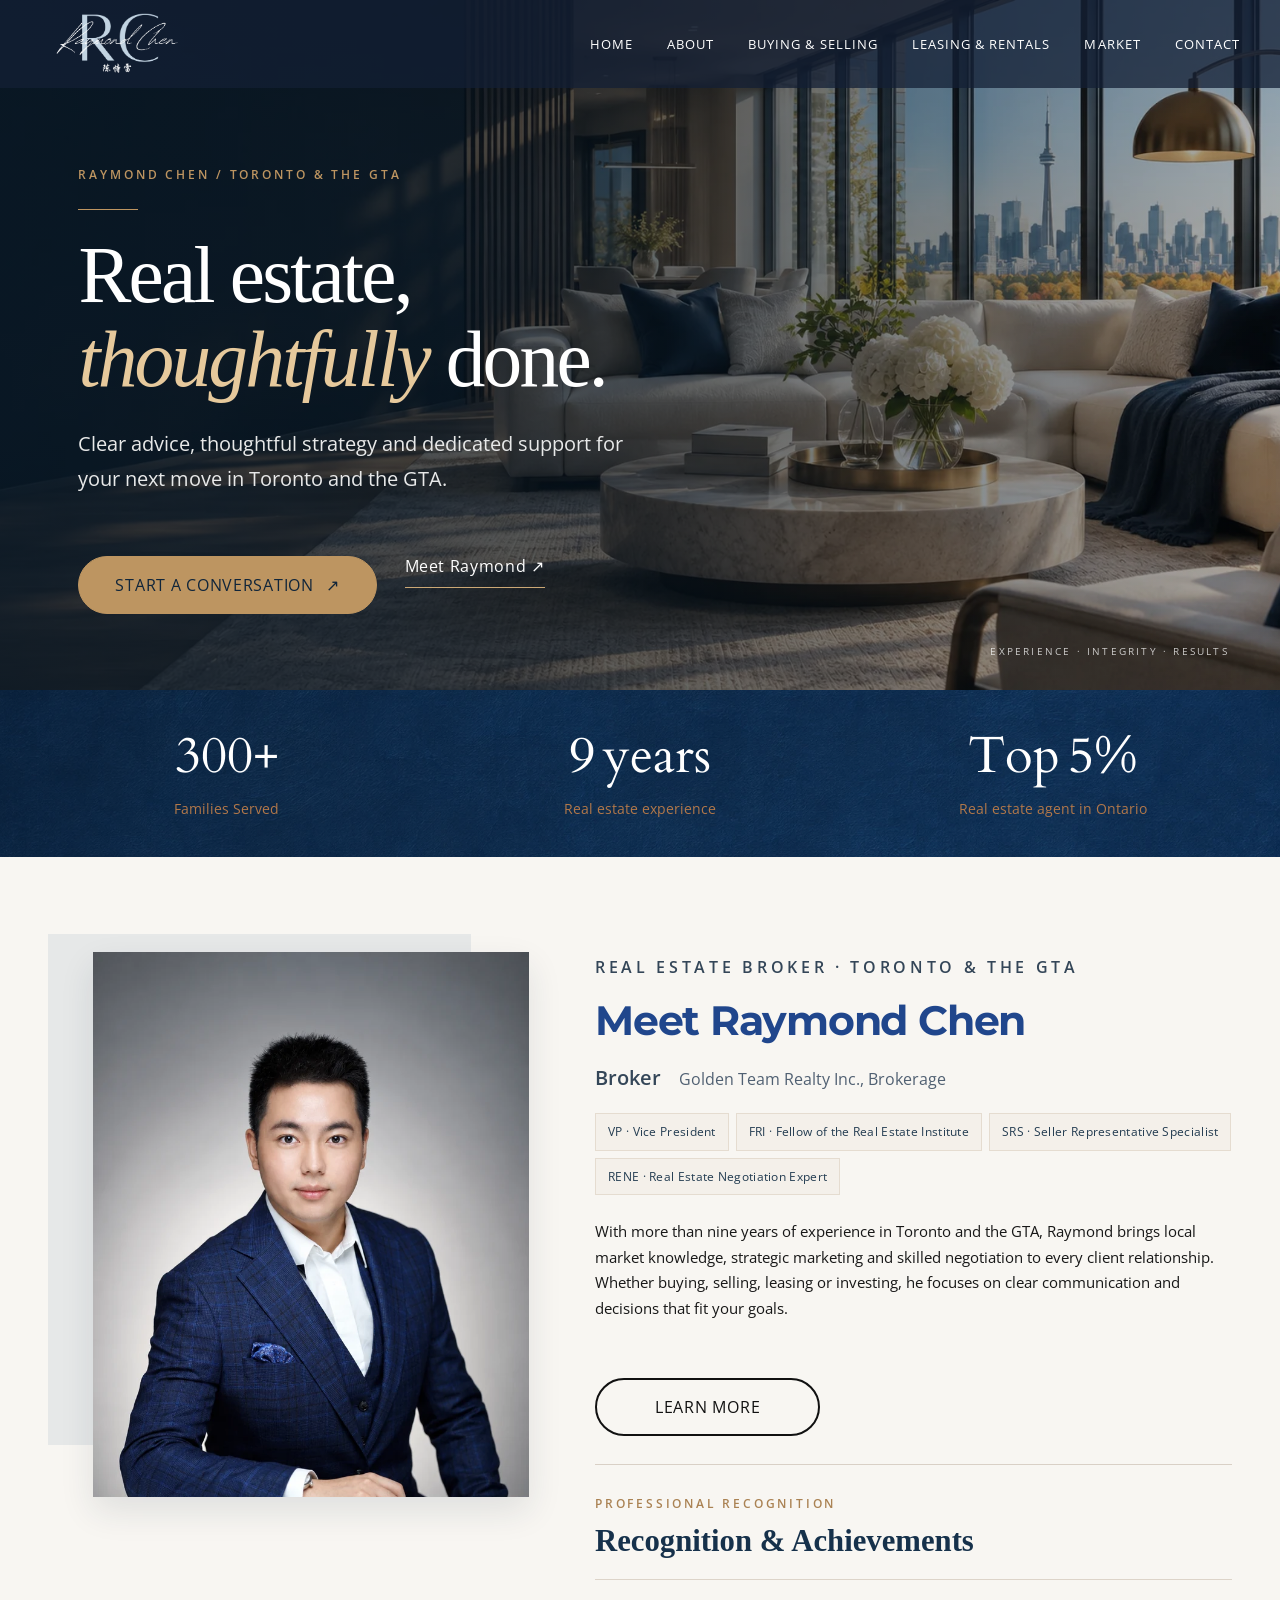
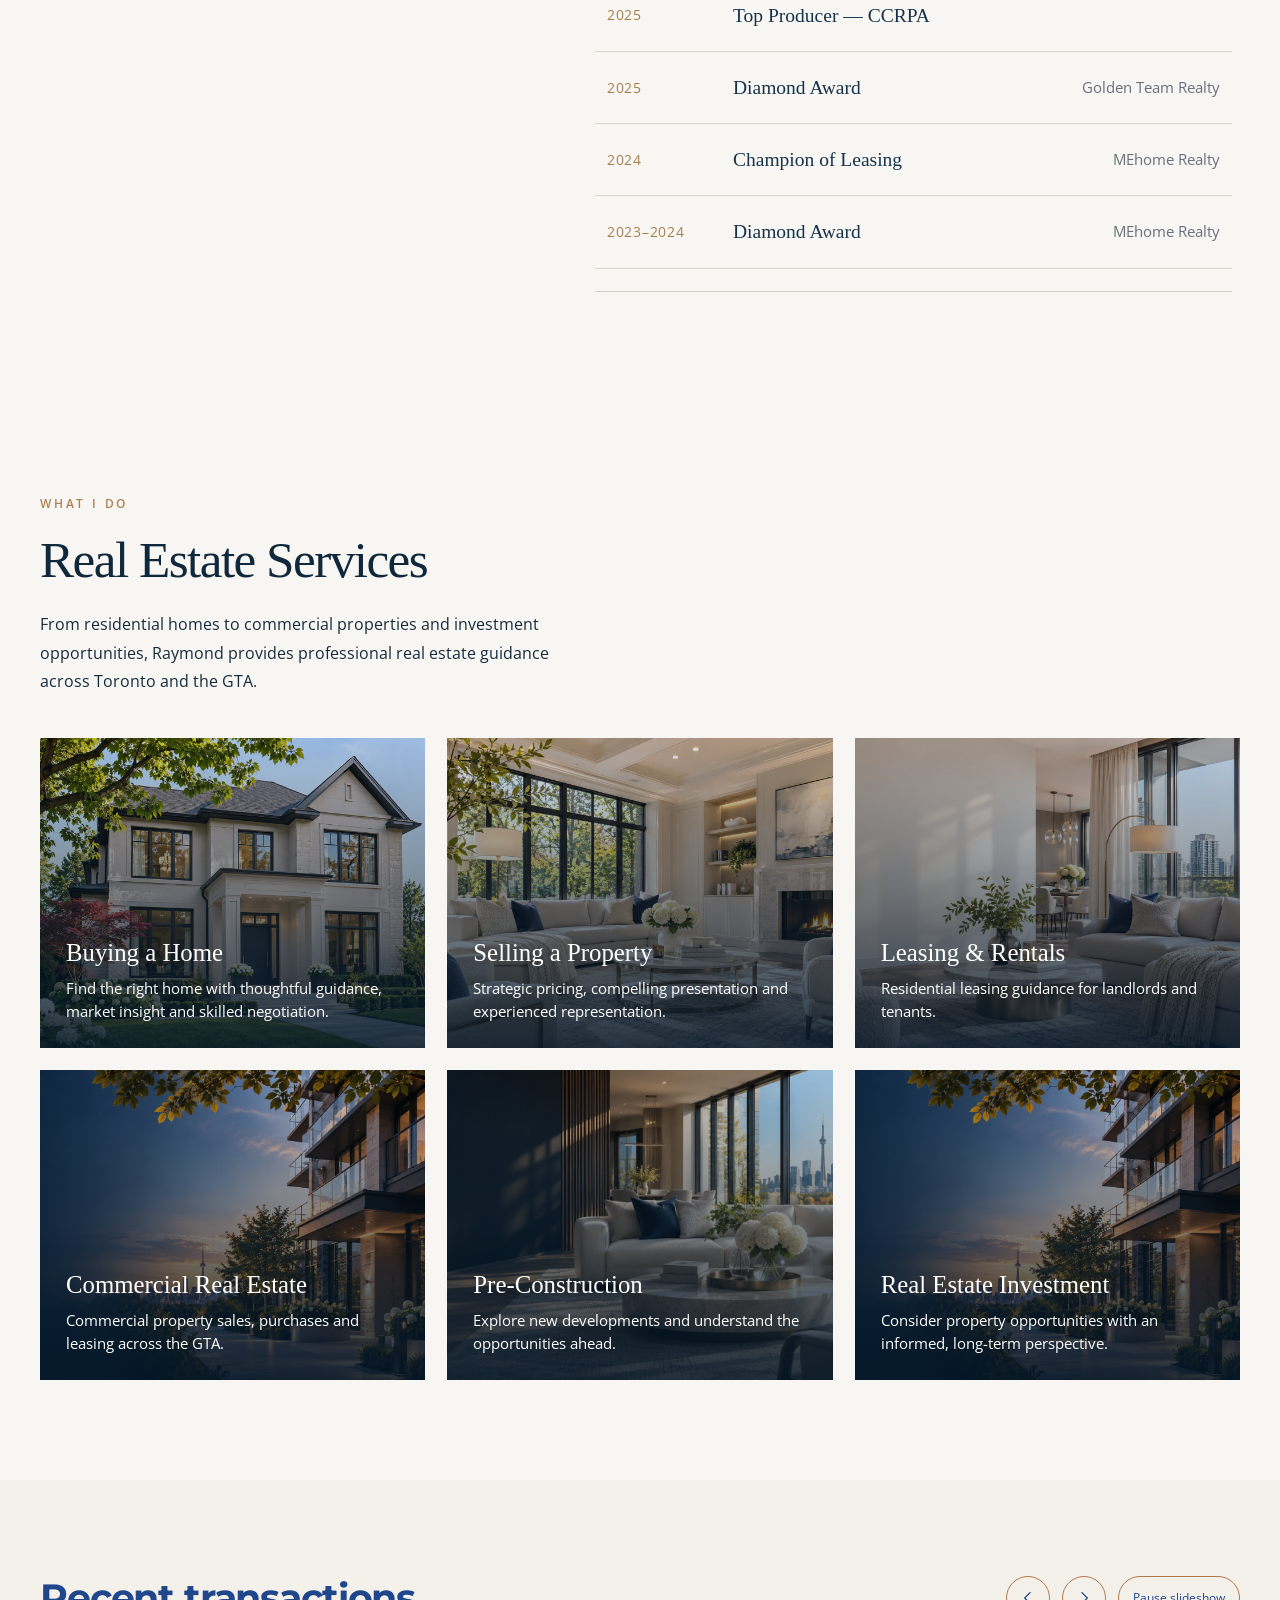
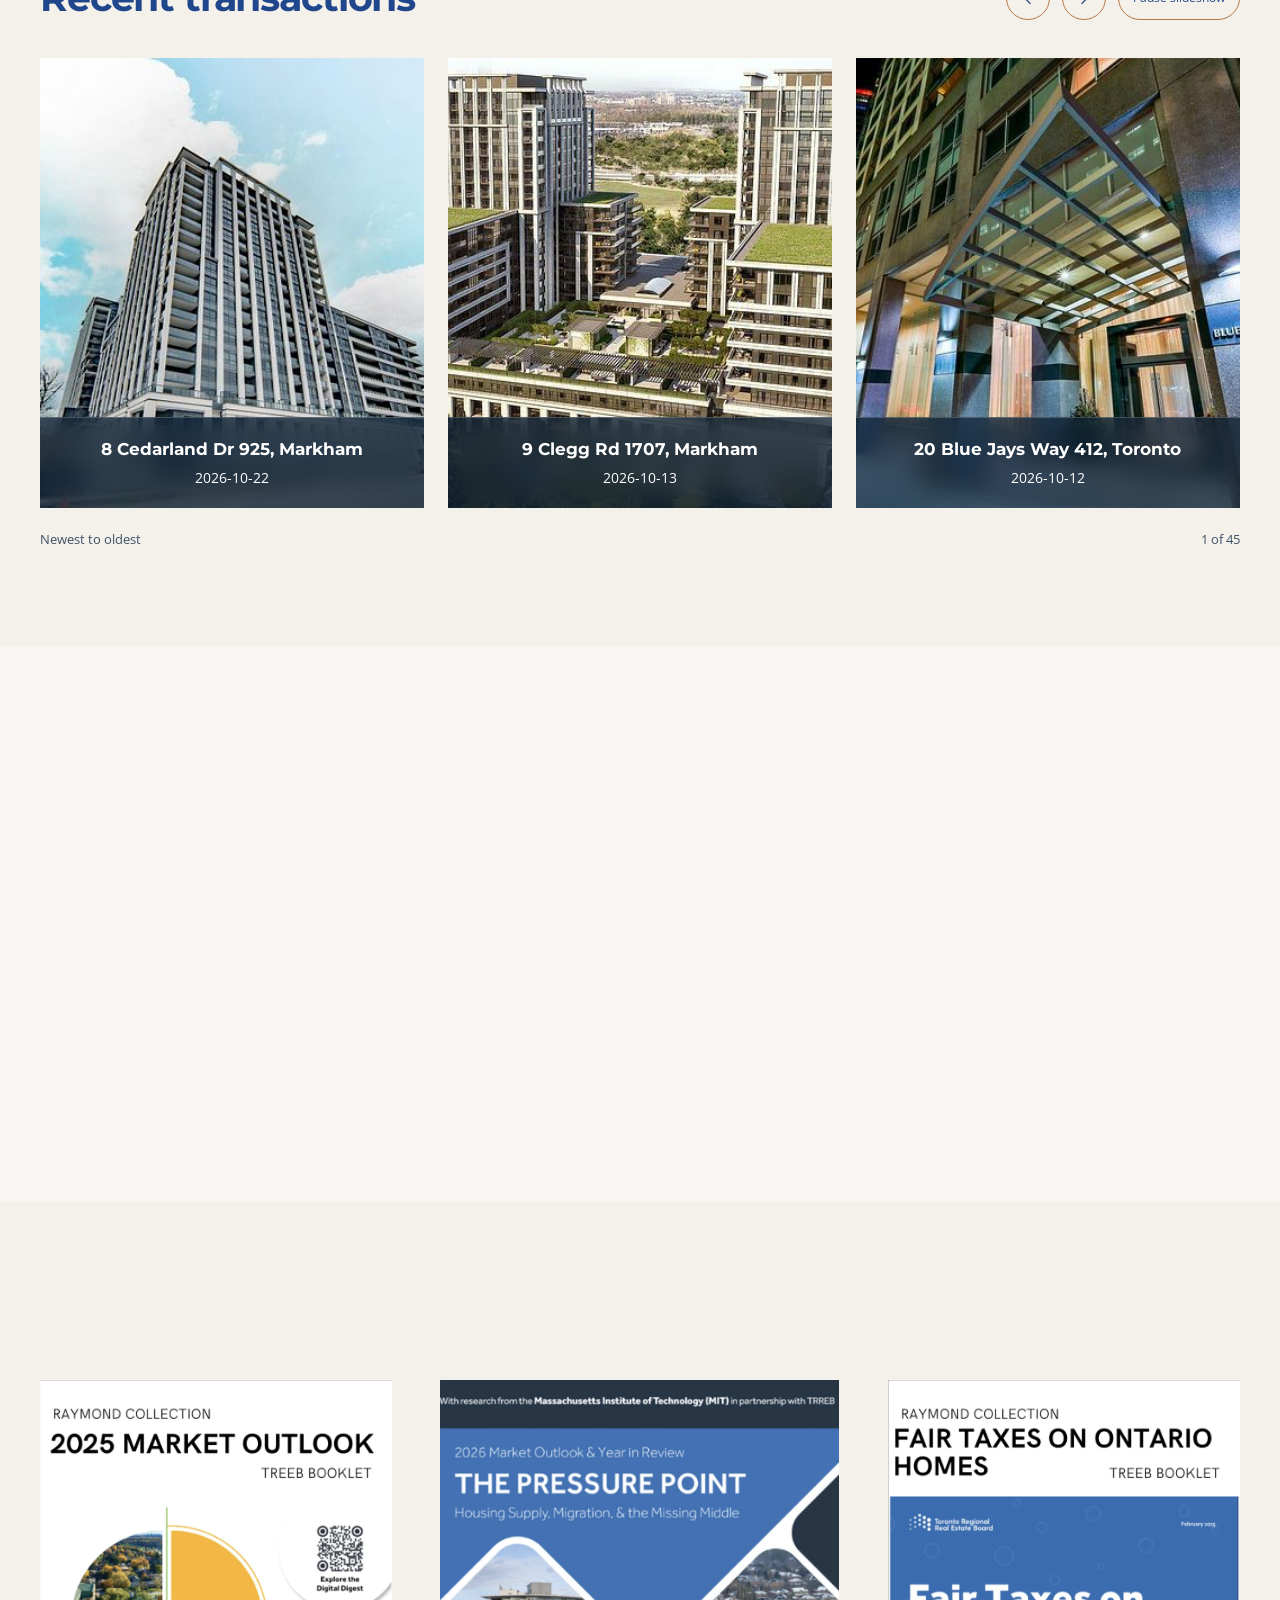
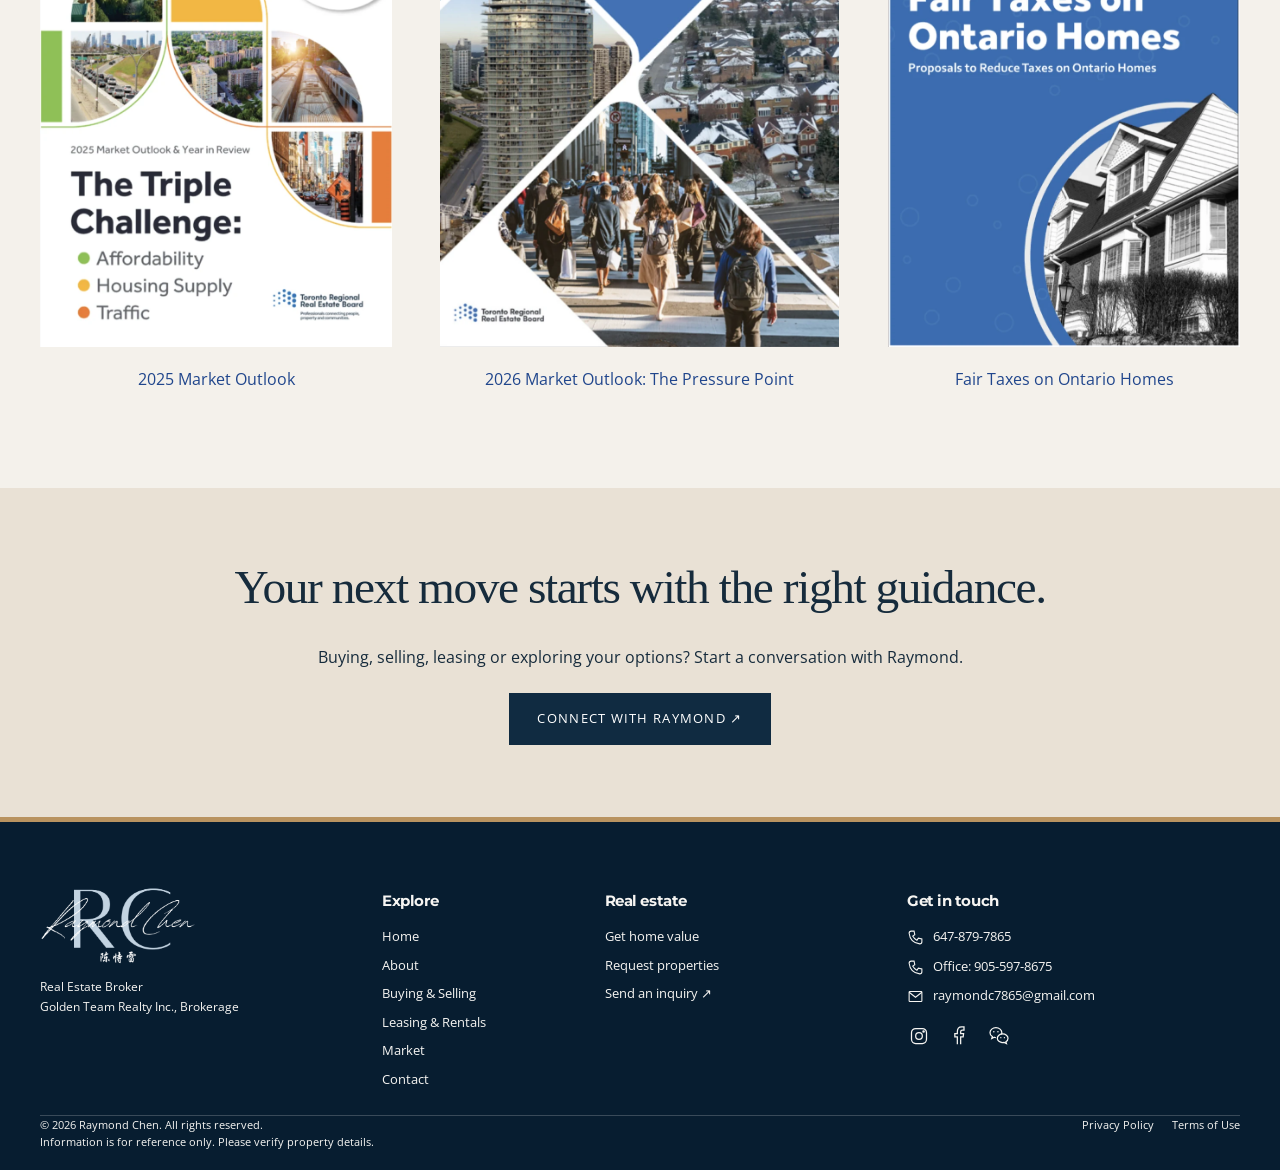
==== commit 2b76d6b1: "Add files via upload" ====
--- a/index.html
+++ b/index.html
@@ -1,3 +1,3 @@
 <!DOCTYPE html>
 
-<html lang="en-CA"><head><meta charset="utf-8"/><meta content="width=device-width,initial-scale=1" name="viewport"/><title>Raymond Chen | Toronto &amp; GTA Real Estate Broker</title><meta content="Work with Raymond Chen, Real Estate Broker at Golden Team Realty, for buying, selling, leasing and investment properties across Toronto and the GTA." name="description"/><meta content="index,follow" name="robots"/><meta content="website" property="og:type"/><meta content="Raymond Chen | Toronto &amp; GTA Real Estate Broker" property="og:title"/><meta content="Work with Raymond Chen, Real Estate Broker at Golden Team Realty, for buying, selling, leasing and investment properties across Toronto and the GTA." property="og:description"/><meta content="https://sparkone-sue.github.io/Raymond/assets/editorial-hero.webp" property="og:image"/><meta content="summary_large_image" name="twitter:card"/><link href="brand.png" rel="icon"/><link href="fonts.css" rel="stylesheet"/><link href="site.css?v=2" rel="stylesheet"/><script type="application/ld+json">{"@context": "https://schema.org", "@type": "RealEstateAgent", "@id": "https://sparkone-sue.github.io/Raymond/#agent", "name": "Raymond Chen", "url": "https://sparkone-sue.github.io/Raymond/", "telephone": "+1-647-879-7865", "email": "raymondc7865@gmail.com", "image": "https://sparkone-sue.github.io/Raymond/assets/raymond-portrait.jpg", "parentOrganization": {"@type": "Organization", "name": "Golden Team Realty Inc., Brokerage"}, "address": {"@type": "PostalAddress", "streetAddress": "650 Highway 7 East, Unit 306", "addressLocality": "Richmond Hill", "addressRegion": "ON", "postalCode": "L4B 2N7", "addressCountry": "CA"}, "areaServed": ["Toronto", "Greater Toronto Area", "Richmond Hill", "Markham", "Vaughan"], "sameAs": ["https://instagram.com/raymondccchen", "https://facebook.com/raymond.chen.73345"]}</script><link href="revision.css?v=8" rel="stylesheet"/><link href="luxury-redesign.css?v=1" rel="stylesheet"/><link href="v3-refined.css?v=3" rel="stylesheet"/><link href="editorial.css" rel="stylesheet"/><link href="v5.css" rel="stylesheet"/><link href="v6.css" rel="stylesheet"/><link href="v7.css" rel="stylesheet"/><link href="v9-fixes.css" rel="stylesheet"/><link href="https://sparkone-sue.github.io/Raymond/" rel="canonical"/><meta content="https://sparkone-sue.github.io/Raymond/" property="og:url"/><link href="v13-mobile.css" rel="stylesheet"/><link href="v14-refinements.css" rel="stylesheet"/></head><body class="home"><a class="skip-link" href="#main-content">Skip to content</a><header class="site-header"><div class="header-inner container"><a aria-label="Raymond Chen Home" class="site-logo" href="index.html"><img alt="Raymond Chen" class="logo-dark" height="58" src="brand.png" width="140"/><img alt="Raymond Chen" class="logo-light" height="70" src="assets/logo-white.webp" width="160"/><span class="logo-name">Raymond Chen<small>Real Estate Broker</small></span></a><button aria-controls="site-nav" aria-expanded="false" aria-label="Open navigation" class="nav-toggle"><svg viewbox="0 0 24 24"><path d="M3 6h18M3 12h18M3 18h18"></path></svg></button><nav aria-label="Main navigation" class="site-nav" id="site-nav"><a href="index.html">Home</a><a href="about/index.html">About</a><a href="buy-sell/index.html">Buying &amp; Selling</a><a href="leasing/index.html">Leasing &amp; Rentals</a><a href="market/index.html">Market</a><a href="contact/index.html">Contact</a></nav></div></header><main class="site-main" id="main-content"><section class="hero"><img alt="Refined Toronto condominium living room" fetchpriority="high" height="900" src="assets/editorial-hero.webp" width="1600"/><div class="hero-shade"></div><div class="hero-copy container"><div class="hero-editorial"><span class="eyebrow">RAYMOND CHEN  /  TORONTO &amp; THE GTA</span><span class="hero-rule"></span><h1>Real estate,<br/><em>thoughtfully</em> done.</h1><p>Clear advice, thoughtful strategy and dedicated support for your next move in Toronto and the GTA.</p><div class="hero-actions"><a class="button" href="contact/index.html#inquiry-form">Start a conversation <span aria-hidden="true">↗</span></a><a class="hero-text-link" href="about/index.html">Meet Raymond <span aria-hidden="true">↗</span></a></div></div></div><div class="hero-side-label">EXPERIENCE  ·  INTEGRITY  ·  RESULTS</div></section><section aria-label="Raymond Chen in numbers" class="stat-band"><div class="container stats"><div><span class="stat-number" data-count="300" data-suffix="+">300+</span><span class="stat-label">Families Served</span></div><div><span class="stat-number stat-unit"><span data-count="9">9</span><span class="stat-word">years</span></span><span class="stat-label">Real estate experience</span></div><div><span class="stat-number stat-unit"><span class="stat-word">Top</span><span data-count="5" data-suffix="%">5%</span></span><span class="stat-label">Real estate agent in Ontario</span></div></div></section><section class="editorial-section" id="services"><div class="container"><div class="editorial-eyebrow">WHAT I DO</div><div class="editorial-intro"><h2>Real Estate Services</h2><p>From residential homes to commercial properties and investment opportunities, Raymond provides professional real estate guidance across Toronto and the GTA.</p></div><div class="editorial-grid"><div class="editorial-card"><img alt="Buying a Home visual" loading="lazy" src="assets/editorial-home.webp"/><div class="content"><h3>Buying a Home</h3><p>Find the right home with thoughtful guidance, market insight and skilled negotiation.</p></div></div><div class="editorial-card"><img alt="Selling a Property visual" loading="lazy" src="assets/editorial-sell.webp"/><div class="content"><h3>Selling a Property</h3><p>Strategic pricing, compelling presentation and experienced representation.</p></div></div><div class="editorial-card"><img alt="Leasing &amp; Rentals visual" loading="lazy" src="assets/editorial-lease.webp"/><div class="content"><h3>Leasing &amp; Rentals</h3><p>Residential leasing guidance for landlords and tenants.</p></div></div><div class="editorial-card"><img alt="Commercial Real Estate visual" loading="lazy" src="assets/editorial-buy.webp"/><div class="content"><h3>Commercial Real Estate</h3><p>Commercial property sales, purchases and leasing across the GTA.</p></div></div><div class="editorial-card"><img alt="Pre-Construction visual" loading="lazy" src="assets/editorial-hero.webp"/><div class="content"><h3>Pre-Construction</h3><p>Explore new developments and understand the opportunities ahead.</p></div></div><div class="editorial-card"><img alt="Toronto architecture and real estate investment" loading="lazy" src="assets/editorial-buy.webp"/><div class="content"><h3>Real Estate Investment</h3><p>Consider property opportunities with an informed, long-term perspective.</p></div></div></div></div></section><section class="section pale" id="transactions"><div class="container"><div class="section-head reveal"><div><h2>Recent transactions</h2></div><div class="carousel-controls"><button aria-label="Previous properties" data-carousel="prev"><svg viewbox="0 0 24 24"><path d="m15 5-7 7 7 7"></path></svg></button><button aria-label="Next properties" data-carousel="next"><svg viewbox="0 0 24 24"><path d="m9 5 7 7-7 7"></path></svg></button><button aria-pressed="false" class="pause-button" data-carousel="pause">Pause slideshow</button></div></div><div aria-label="Recent transaction slideshow" class="transactions-track" tabindex="0"><article class="property-card"><a href="https://app.realmmlp.ca/bD71nnkVb" rel="noopener" target="_blank"><img alt="8 Cedarland Dr 925, Markham" height="450" loading="lazy" src="assets/listings/N13784020.jpg" width="600"/><div class="property-caption"><h3>8 Cedarland Dr 925, Markham</h3><p><time datetime="2026-10-22">2026-10-22</time></p></div></a></article><article class="property-card"><a href="https://app.realmmlp.ca/bD71nnkVb" rel="noopener" target="_blank"><img alt="9 Clegg Rd 1707, Markham" height="450" loading="lazy" src="assets/listings/N13865678.jpg" width="600"/><div class="property-caption"><h3>9 Clegg Rd 1707, Markham</h3><p><time datetime="2026-10-13">2026-10-13</time></p></div></a></article><article class="property-card"><a href="https://app.realmmlp.ca/bD71nnkVb" rel="noopener" target="_blank"><img alt="20 Blue Jays Way 412, Toronto" height="450" loading="lazy" src="assets/listings/C13865904.jpg" width="600"/><div class="property-caption"><h3>20 Blue Jays Way 412, Toronto</h3><p><time datetime="2026-10-12">2026-10-12</time></p></div></a></article><article class="property-card"><a href="https://app.realmmlp.ca/bD71nnkVb" rel="noopener" target="_blank"><img alt="52 Holmes Ave W 5, Toronto" height="450" loading="lazy" src="assets/listings/C13853760.jpg" width="600"/><div class="property-caption"><h3>52 Holmes Ave W 5, Toronto</h3><p><time datetime="2026-10-10">2026-10-10</time></p></div></a></article><article class="property-card"><a href="https://app.realmmlp.ca/bD71nnkVb" rel="noopener" target="_blank"><img alt="14 York St 2111, Toronto" height="450" loading="lazy" src="assets/listings/C13729478.jpg" width="600"/><div class="property-caption"><h3>14 York St 2111, Toronto</h3><p><time datetime="2026-10-04">2026-10-04</time></p></div></a></article><article class="property-card"><a href="https://app.realmmlp.ca/bD71nnkVb" rel="noopener" target="_blank"><img alt="59 Carness Cres, Georgina" height="450" loading="lazy" src="assets/listings/N13749606.jpg" width="600"/><div class="property-caption"><h3>59 Carness Cres, Georgina</h3><p><time datetime="2026-09-16">2026-09-16</time></p></div></a></article><article class="property-card"><a href="https://app.realmmlp.ca/bD71nnkVb" rel="noopener" target="_blank"><img alt="91 Montclair Ave, Toronto" height="450" loading="lazy" src="assets/listings/C13753742.jpg" width="600"/><div class="property-caption"><h3>91 Montclair Ave, Toronto</h3><p><time datetime="2026-09-11">2026-09-11</time></p></div></a></article><article class="property-card"><a href="https://app.realmmlp.ca/bD71nnkVb" rel="noopener" target="_blank"><img alt="11 Wellesley St W 6012, Toronto" height="450" loading="lazy" src="assets/listings/C13718676.jpg" width="600"/><div class="property-caption"><h3>11 Wellesley St W 6012, Toronto</h3><p><time datetime="2026-09-01">2026-09-01</time></p></div></a></article><article class="property-card"><a href="https://app.realmmlp.ca/bD71nnkVb" rel="noopener" target="_blank"><img alt="55 Charles St E 3010, Toronto" height="450" loading="lazy" src="assets/listings/C13681696.jpg" width="600"/><div class="property-caption"><h3>55 Charles St E 3010, Toronto</h3><p><time datetime="2026-08-18">2026-08-18</time></p></div></a></article><article class="property-card"><a href="https://app.realmmlp.ca/bD71nnkVb" rel="noopener" target="_blank"><img alt="176 Frederick Tisdale Dr, Toronto" height="450" loading="lazy" src="assets/listings/W13423604.jpg" width="600"/><div class="property-caption"><h3>176 Frederick Tisdale Dr, Toronto</h3><p><time datetime="2026-08-15">2026-08-15</time></p></div></a></article><article class="property-card"><a href="https://app.realmmlp.ca/bD71nnkVb" rel="noopener" target="_blank"><img alt="2033 Kennedy Rd 3602, Toronto" height="450" loading="lazy" src="assets/listings/E13474114.jpg" width="600"/><div class="property-caption"><h3>2033 Kennedy Rd 3602, Toronto</h3><p><time datetime="2026-08-11">2026-08-11</time></p></div></a></article><article class="property-card"><a href="https://app.realmmlp.ca/bD71nnkVb" rel="noopener" target="_blank"><img alt="25 Mcmahon Dr 908, Toronto" height="450" loading="lazy" src="assets/listings/C13107028.jpg" width="600"/><div class="property-caption"><h3>25 Mcmahon Dr 908, Toronto</h3><p><time datetime="2026-08-11">2026-08-11</time></p></div></a></article><article class="property-card"><a href="https://app.realmmlp.ca/bD71nnkVb" rel="noopener" target="_blank"><img alt="5 Hanna Ave 414, Toronto" height="450" loading="lazy" src="assets/listings/C13249644.jpg" width="600"/><div class="property-caption"><h3>5 Hanna Ave 414, Toronto</h3><p><time datetime="2026-08-10">2026-08-10</time></p></div></a></article><article class="property-card"><a href="https://app.realmmlp.ca/bD71nnkVb" rel="noopener" target="_blank"><img alt="18 Water Walk Dr 2001, Markham" height="450" loading="lazy" src="assets/listings/N13513490.jpg" width="600"/><div class="property-caption"><h3>18 Water Walk Dr 2001, Markham</h3><p><time datetime="2026-08-06">2026-08-06</time></p></div></a></article><article class="property-card"><a href="https://app.realmmlp.ca/bD71nnkVb" rel="noopener" target="_blank"><img alt="400 King St W 1110, Toronto" height="450" loading="lazy" src="assets/listings/C13619404.jpg" width="600"/><div class="property-caption"><h3>400 King St W 1110, Toronto</h3><p><time datetime="2026-08-04">2026-08-04</time></p></div></a></article><article class="property-card"><a href="https://app.realmmlp.ca/bD71nnkVb" rel="noopener" target="_blank"><img alt="5105 Hurontario St 708, Mississauga" height="450" loading="lazy" src="assets/listings/W13617002.jpg" width="600"/><div class="property-caption"><h3>5105 Hurontario St 708, Mississauga</h3><p><time datetime="2026-08-01">2026-08-01</time></p></div></a></article><article class="property-card"><a href="https://app.realmmlp.ca/bD71nnkVb" rel="noopener" target="_blank"><img alt="435 Richmond St W Ph102, Toronto" height="450" loading="lazy" src="assets/listings/C13574954.jpg" width="600"/><div class="property-caption"><h3>435 Richmond St W Ph102, Toronto</h3><p><time datetime="2026-07-27">2026-07-27</time></p></div></a></article><article class="property-card"><a href="https://app.realmmlp.ca/bD71nnkVb" rel="noopener" target="_blank"><img alt="18 Beverley St 801, Toronto" height="450" loading="lazy" src="assets/listings/C13524304.jpg" width="600"/><div class="property-caption"><h3>18 Beverley St 801, Toronto</h3><p><time datetime="2026-07-21">2026-07-21</time></p></div></a></article><article class="property-card"><a href="https://app.realmmlp.ca/bD71nnkVb" rel="noopener" target="_blank"><img alt="9 Clegg Rd 723, Markham" height="450" loading="lazy" src="assets/listings/N13554948.jpg" width="600"/><div class="property-caption"><h3>9 Clegg Rd 723, Markham</h3><p><time datetime="2026-07-20">2026-07-20</time></p></div></a></article><article class="property-card"><a href="https://app.realmmlp.ca/bD71nnkVb" rel="noopener" target="_blank"><img alt="319 Jarvis St 4509, Toronto" height="450" loading="lazy" src="assets/listings/C13543958.jpg" width="600"/><div class="property-caption"><h3>319 Jarvis St 4509, Toronto</h3><p><time datetime="2026-07-15">2026-07-15</time></p></div></a></article><article class="property-card"><a href="https://app.realmmlp.ca/bD71nnkVb" rel="noopener" target="_blank"><img alt="9 Mabelle Ave 3226, Toronto" height="450" loading="lazy" src="assets/listings/W13426030.jpg" width="600"/><div class="property-caption"><h3>9 Mabelle Ave 3226, Toronto</h3><p><time datetime="2026-07-07">2026-07-07</time></p></div></a></article><article class="property-card"><a href="https://app.realmmlp.ca/bD71nnkVb" rel="noopener" target="_blank"><img alt="138 Downes St 6512, Toronto" height="450" loading="lazy" src="assets/listings/C13487132.jpg" width="600"/><div class="property-caption"><h3>138 Downes St 6512, Toronto</h3><p><time datetime="2026-07-04">2026-07-04</time></p></div></a></article><article class="property-card"><a href="https://app.realmmlp.ca/bD71nnkVb" rel="noopener" target="_blank"><img alt="29 Green Trail Crt 1905, Toronto" height="450" loading="lazy" src="assets/listings/C13005922.jpg" width="600"/><div class="property-caption"><h3>29 Green Trail Crt 1905, Toronto</h3><p><time datetime="2026-06-22">2026-06-22</time></p></div></a></article><article class="property-card"><a href="https://app.realmmlp.ca/bD71nnkVb" rel="noopener" target="_blank"><img alt="18 Esther Shiner Blvd 1808, Toronto" height="450" loading="lazy" src="assets/listings/C13166404.jpg" width="600"/><div class="property-caption"><h3>18 Esther Shiner Blvd 1808, Toronto</h3><p><time datetime="2026-06-14">2026-06-14</time></p></div></a></article><article class="property-card"><a href="https://app.realmmlp.ca/bD71nnkVb" rel="noopener" target="_blank"><img alt="100 Dalhousie St 309, Toronto" height="450" loading="lazy" src="assets/listings/C13128850.jpg" width="600"/><div class="property-caption"><h3>100 Dalhousie St 309, Toronto</h3><p><time datetime="2026-06-11">2026-06-11</time></p></div></a></article><article class="property-card"><a href="https://app.realmmlp.ca/bD71nnkVb" rel="noopener" target="_blank"><img alt="17 Dundonald St 505, Toronto" height="450" loading="lazy" src="assets/listings/C13220760.jpg" width="600"/><div class="property-caption"><h3>17 Dundonald St 505, Toronto</h3><p><time datetime="2026-06-04">2026-06-04</time></p></div></a></article><article class="property-card"><a href="https://app.realmmlp.ca/bD71nnkVb" rel="noopener" target="_blank"><img alt="29 Green Trail Crt 315, Toronto" height="450" loading="lazy" src="assets/listings/C12988368.jpg" width="600"/><div class="property-caption"><h3>29 Green Trail Crt 315, Toronto</h3><p><time datetime="2026-06-04">2026-06-04</time></p></div></a></article><article class="property-card"><a href="https://app.realmmlp.ca/bD71nnkVb" rel="noopener" target="_blank"><img alt="197 Yonge St 1801, Toronto" height="450" loading="lazy" src="assets/listings/C13146678.jpg" width="600"/><div class="property-caption"><h3>197 Yonge St 1801, Toronto</h3><p><time datetime="2026-05-27">2026-05-27</time></p></div></a></article><article class="property-card"><a href="https://app.realmmlp.ca/bD71nnkVb" rel="noopener" target="_blank"><img alt="68 Grangeway Ave 1712, Toronto" height="450" loading="lazy" src="assets/listings/E13106388.jpg" width="600"/><div class="property-caption"><h3>68 Grangeway Ave 1712, Toronto</h3><p><time datetime="2026-05-26">2026-05-26</time></p></div></a></article><article class="property-card"><a href="https://app.realmmlp.ca/bD71nnkVb" rel="noopener" target="_blank"><img alt="100 Dalhousie St 1703, Toronto" height="450" loading="lazy" src="assets/listings/C12991962.jpg" width="600"/><div class="property-caption"><h3>100 Dalhousie St 1703, Toronto</h3><p><time datetime="2026-05-26">2026-05-26</time></p></div></a></article><article class="property-card"><a href="https://app.realmmlp.ca/bD71nnkVb" rel="noopener" target="_blank"><img alt="44 St Joseph St 1105, Toronto" height="450" loading="lazy" src="assets/listings/C12853708.jpg" width="600"/><div class="property-caption"><h3>44 St Joseph St 1105, Toronto</h3><p><time datetime="2026-05-26">2026-05-26</time></p></div></a></article><article class="property-card"><a href="https://app.realmmlp.ca/bD71nnkVb" rel="noopener" target="_blank"><img alt="154 Amulet Cres, Richmond Hill" height="450" loading="lazy" src="assets/listings/N13018176.jpg" width="600"/><div class="property-caption"><h3>154 Amulet Cres, Richmond Hill</h3><p><time datetime="2026-05-21">2026-05-21</time></p></div></a></article><article class="property-card"><a href="https://app.realmmlp.ca/bD71nnkVb" rel="noopener" target="_blank"><img alt="15 Ellerslie Ave LPH04, Toronto" height="450" loading="lazy" src="assets/listings/C12935450.jpg" width="600"/><div class="property-caption"><h3>15 Ellerslie Ave LPH04, Toronto</h3><p><time datetime="2026-05-12">2026-05-12</time></p></div></a></article><article class="property-card"><a href="https://app.realmmlp.ca/bD71nnkVb" rel="noopener" target="_blank"><img alt="555 Yonge St 215, Toronto" height="450" loading="lazy" src="assets/listings/C12968324.jpg" width="600"/><div class="property-caption"><h3>555 Yonge St 215, Toronto</h3><p><time datetime="2026-05-05">2026-05-05</time></p></div></a></article><article class="property-card"><a href="https://app.realmmlp.ca/bD71nnkVb" rel="noopener" target="_blank"><img alt="230 Simcoe St 2311, Toronto" height="450" loading="lazy" src="assets/listings/C12891546.jpg" width="600"/><div class="property-caption"><h3>230 Simcoe St 2311, Toronto</h3><p><time datetime="2026-04-28">2026-04-28</time></p></div></a></article><article class="property-card"><a href="https://app.realmmlp.ca/bD71nnkVb" rel="noopener" target="_blank"><img alt="60 Shuter St 1802, Toronto" height="450" loading="lazy" src="assets/listings/C12861418.jpg" width="600"/><div class="property-caption"><h3>60 Shuter St 1802, Toronto</h3><p><time datetime="2026-04-28">2026-04-28</time></p></div></a></article><article class="property-card"><a href="https://app.realmmlp.ca/bD71nnkVb" rel="noopener" target="_blank"><img alt="5 Soudan Ave 2007, Toronto" height="450" loading="lazy" src="assets/listings/C12740838.jpg" width="600"/><div class="property-caption"><h3>5 Soudan Ave 2007, Toronto</h3><p><time datetime="2026-03-16">2026-03-16</time></p></div></a></article><article class="property-card"><a href="https://app.realmmlp.ca/bD71nnkVb" rel="noopener" target="_blank"><img alt="100 Dalhousie St 5003, Toronto" height="450" loading="lazy" src="assets/listings/C12690148.jpg" width="600"/><div class="property-caption"><h3>100 Dalhousie St 5003, Toronto</h3><p><time datetime="2026-02-23">2026-02-23</time></p></div></a></article><article class="property-card"><a href="https://app.realmmlp.ca/bD71nnkVb" rel="noopener" target="_blank"><img alt="110 Broadway Ave 213, Toronto" height="450" loading="lazy" src="assets/listings/C12574276.jpg" width="600"/><div class="property-caption"><h3>110 Broadway Ave 213, Toronto</h3><p><time datetime="2026-02-14">2026-02-14</time></p></div></a></article><article class="property-card"><a href="https://app.realmmlp.ca/bD71nnkVb" rel="noopener" target="_blank"><img alt="27 Mcmahon Dr 2901, Toronto" height="450" loading="lazy" src="assets/listings/C12693836.jpg" width="600"/><div class="property-caption"><h3>27 Mcmahon Dr 2901, Toronto</h3><p><time datetime="2026-02-06">2026-02-06</time></p></div></a></article><article class="property-card"><a href="https://app.realmmlp.ca/bD71nnkVb" rel="noopener" target="_blank"><img alt="1 Bloor St E 1906, Toronto" height="450" loading="lazy" src="assets/listings/C12720194.jpg" width="600"/><div class="property-caption"><h3>1 Bloor St E 1906, Toronto</h3><p><time datetime="2026-01-29">2026-01-29</time></p></div></a></article><article class="property-card"><a href="https://app.realmmlp.ca/bD71nnkVb" rel="noopener" target="_blank"><img alt="161 Roehampton Ave 1801, Toronto" height="450" loading="lazy" src="assets/listings/C12650524.jpg" width="600"/><div class="property-caption"><h3>161 Roehampton Ave 1801, Toronto</h3><p><time datetime="2026-01-19">2026-01-19</time></p></div></a></article><article class="property-card"><a href="https://app.realmmlp.ca/bD71nnkVb" rel="noopener" target="_blank"><img alt="28 Freeland St 4603, Toronto" height="450" loading="lazy" src="assets/listings/C12640068.jpg" width="600"/><div class="property-caption"><h3>28 Freeland St 4603, Toronto</h3><p><time datetime="2026-01-09">2026-01-09</time></p></div></a></article><article class="property-card"><a href="https://app.realmmlp.ca/bD71nnkVb" rel="noopener" target="_blank"><img alt="20 Soudan Ave 3202, Toronto" height="450" loading="lazy" src="assets/listings/C12610940.jpg" width="600"/><div class="property-caption"><h3>20 Soudan Ave 3202, Toronto</h3><p><time datetime="2025-12-17">2025-12-17</time></p></div></a></article><article class="property-card"><a href="https://app.realmmlp.ca/bD71nnkVb" rel="noopener" target="_blank"><img alt="20 Thomas Riley Rd 1808, Toronto" height="450" loading="lazy" src="assets/listings/W12447761.jpg" width="600"/><div class="property-caption"><h3>20 Thomas Riley Rd 1808, Toronto</h3><p><time datetime="2025-12-14">2025-12-14</time></p></div></a></article></div><div class="carousel-progress"><span>Newest to oldest</span><span class="carousel-position"></span></div></div></section><section class="profile-section"><div class="container profile-grid"><div class="profile-photo reveal"><img alt="Raymond Chen, Real Estate Broker" height="1070" loading="lazy" src="assets/portrait.webp" width="721"/></div><div class="profile-copy reveal"><div class="profile-identity"><p class="editorial-eyebrow">REAL ESTATE BROKER · TORONTO &amp; THE GTA</p><h2>Meet Raymond Chen</h2><p class="profile-position"><strong>Broker</strong><span>Golden Team Realty Inc., Brokerage</span></p><div class="profile-credentials"><span>VP · Vice President</span><span>FRI · Fellow of the Real Estate Institute</span><span>SRS · Seller Representative Specialist</span><span>RENE · Real Estate Negotiation Expert</span></div></div><p class="profile-bio">With more than nine years of experience in Toronto and the GTA, Raymond brings local market knowledge, strategic marketing and skilled negotiation to every client relationship. Whether buying, selling, leasing or investing, he focuses on clear communication and decisions that fit your goals.</p><a class="button outline" href="about/index.html">Learn more</a><div class="profile-recognition"><div class="recognition-header"><span class="editorial-eyebrow">PROFESSIONAL RECOGNITION</span><h3>Recognition &amp; Achievements</h3></div><div class="v7-award-list"><div class="v7-award-row"><span class="v7-award-year">2025</span><strong class="v7-award-name">Top Producer — CCRPA</strong></div><div class="v7-award-row"><span class="v7-award-year">2025</span><strong class="v7-award-name">Diamond Award</strong><span class="v7-award-company">Golden Team Realty</span></div><div class="v7-award-row"><span class="v7-award-year">2024</span><strong class="v7-award-name">Champion of Leasing</strong><span class="v7-award-company">MEhome Realty</span></div><div class="v7-award-row"><span class="v7-award-year">2023–2024</span><strong class="v7-award-name">Diamond Award</strong><span class="v7-award-company">MEhome Realty</span></div><div class="v7-award-row"><span class="v7-award-year">2022</span><strong class="v7-award-name">Most Improved Award</strong></div></div></div></div></div></section><section class="section"><div class="container market-preview"><div class="reveal"><h2>Market</h2><p>Explore average selling prices, sales activity and listings across Toronto and the GTA. Choose an area, property type and reporting month to see the numbers that matter to your move.</p><a class="button" href="market/index.html">Explore Market</a></div><div class="market-snippet reveal" data-ui=""><div class="price">$1,006,409</div><div class="caption">GTA average selling price · September 2026 snapshot</div><svg aria-label="2026 average selling prices from January to September" role="img" viewbox="0 0 500 150"><path d="M15.0 110.1L73.8 82.8L132.5 76.1L191.2 49.9L250.0 36.4L308.8 44.8L367.5 86.7L426.2 94.7L485.0 84.8" fill="none" stroke="#20468c" stroke-width="3"></path><text fill="#596879" font-size="12" x="15" y="148">Jan</text><text fill="#596879" font-size="12" x="465" y="148">Sep</text></svg><a class="text-link" href="market/index.html">View market trends</a></div></div></section><section class="section pale"><div class="container"><div class="section-head reveal"><h2>Explore past issues</h2></div><div class="reports"><a class="reveal" href="https://market-outlook.trreb.ca/" rel="noopener" target="_blank"><img alt="2025 Market Outlook" height="600" loading="lazy" src="assets/report-outlook.webp" width="400"/><span>2025 Market Outlook</span></a><a class="reveal" href="https://indd.adobe.com/view/d8433661-3db4-40e7-8421-e1f2efccad63" rel="noopener" target="_blank"><img alt="2026 Market Outlook: The Pressure Point" height="600" loading="lazy" src="assets/report-pressure.webp" width="400"/><span>2026 Market Outlook: The Pressure Point</span></a><a class="reveal" href="https://trreb.ca/hlfiles/pdf/TRREB-FAIR-TAXES-ON-ONTARIO-HOMES.pdf" rel="noopener" target="_blank"><img alt="Fair Taxes on Ontario Homes" height="600" loading="lazy" src="assets/report-taxes.webp" width="400"/><span>Fair Taxes on Ontario Homes</span></a></div></div></section><section class="editorial-cta"><div class="container"><h2>Your next move starts with the right guidance.</h2><p>Buying, selling, leasing or exploring your options? Start a conversation with Raymond.</p><a href="contact/index.html#inquiry-form">Connect with Raymond ↗</a></div></section></main><footer class="site-footer" id="contact-footer" tabindex="-1"><div class="container"><div class="footer-grid compact-footer"><div class="footer-identity"><a aria-label="Raymond Chen Home" class="footer-logo-link" href="index.html"><svg aria-label="Raymond Chen — 陈恃雷" class="footer-logo" height="110" role="img" viewbox="454 1226 3639 1816" width="220"><image height="4724" href="assets/footer-logo.png" width="4724"/></svg></a><p>Real Estate Broker<br/>Golden Team Realty Inc., Brokerage</p></div><div><h2>Explore</h2><div class="footer-links"><a href="index.html">Home</a><a href="about/index.html">About</a><a href="buy-sell/index.html">Buying &amp; Selling</a><a href="leasing/index.html">Leasing &amp; Rentals</a><a href="market/index.html">Market</a><a href="contact/index.html">Contact</a></div></div><div><h2>Real estate</h2><div class="footer-links"><a href="contact/index.html#inquiry-form" rel="noopener" target="_blank">Get home value</a><a href="contact/index.html#inquiry-form" rel="noopener" target="_blank">Request properties</a><a href="contact/index.html#inquiry-form">Send an inquiry ↗</a></div></div><div><h2>Get in touch</h2><div class="footer-contact"><a href="tel:+16478797865"><svg aria-hidden="true" viewbox="0 0 24 24"><path d="M6 3h4l1 5-3 2a15 15 0 0 0 6 6l2-3 5 1v4a3 3 0 0 1-3 3C9 20 4 15 3 6a3 3 0 0 1 3-3Z"></path></svg><span>647-879-7865</span></a><a href="tel:+19055978675"><svg aria-hidden="true" viewbox="0 0 24 24"><path d="M6 3h4l1 5-3 2a15 15 0 0 0 6 6l2-3 5 1v4a3 3 0 0 1-3 3C9 20 4 15 3 6a3 3 0 0 1 3-3Z"></path></svg><span>Office: 905-597-8675</span></a><a href="mailto:raymondc7865@gmail.com"><svg aria-hidden="true" viewbox="0 0 24 24"><rect height="14" rx="1" width="18" x="3" y="5"></rect><path d="m3 6 9 7 9-7"></path></svg><span>raymondc7865@gmail.com</span></a></div><div class="footer-socials"><a aria-label="Instagram" href="https://instagram.com/raymondccchen" rel="noopener noreferrer" target="_blank"><svg aria-hidden="true" viewbox="0 0 24 24"><rect height="18" rx="5" width="18" x="3" y="3"></rect><circle cx="12" cy="12" r="4"></circle><circle cx="17.5" cy="6.5" r=".8"></circle></svg></a><a aria-label="Facebook" href="https://facebook.com/raymond.chen.73345" rel="noopener noreferrer" target="_blank"><svg aria-hidden="true" viewbox="0 0 24 24"><path d="M14 22v-9h3l.5-4H14V7c0-1 .5-2 2-2h2V1h-3c-4 0-5 2-5 6v2H7v4h3v9"></path></svg></a><a aria-label="WeChat" href="https://raymondchen.ca/wechat" rel="noopener noreferrer" target="_blank"><svg aria-hidden="true" class="wechat-icon" viewbox="0 0 24 24"><path d="M14.9 10.3c.3-.7.5-1.5.5-2.3C15.4 4.7 12.2 2 8.3 2S1.2 4.7 1.2 8c0 1.9 1.1 3.6 2.8 4.7L3.3 15l3-1.5c.7.2 1.3.3 2 .3"></path><path d="M22.8 14.7c0-2.9-2.9-5.2-6.4-5.2S10 11.8 10 14.7s2.9 5.2 6.4 5.2c.6 0 1.2-.1 1.8-.2l2.7 1.3-.6-2c1.5-1 2.5-2.5 2.5-4.3Z"></path><g fill="currentColor" stroke="none"><circle cx="5.8" cy="7" r=".9"></circle><circle cx="10.7" cy="7" r=".9"></circle><circle cx="14.2" cy="14" r=".8"></circle><circle cx="18.5" cy="14" r=".8"></circle></g></svg></a></div></div></div><div class="footer-base"><p>© 2026 Raymond Chen. All rights reserved.<br/>Information is for reference only. Please verify property details.</p><div><a href="privacy/index.html">Privacy Policy</a><a href="terms/index.html">Terms of Use</a></div></div></div></footer><script src="site.js?v=2"></script></body></html>+<html lang="en-CA"><head><meta charset="utf-8"/><meta content="width=device-width,initial-scale=1" name="viewport"/><title>Raymond Chen | Toronto &amp; GTA Real Estate Broker</title><meta content="Work with Raymond Chen, Real Estate Broker at Golden Team Realty, for buying, selling, leasing and investment properties across Toronto and the GTA." name="description"/><meta content="index,follow" name="robots"/><meta content="website" property="og:type"/><meta content="Raymond Chen | Toronto &amp; GTA Real Estate Broker" property="og:title"/><meta content="Work with Raymond Chen, Real Estate Broker at Golden Team Realty, for buying, selling, leasing and investment properties across Toronto and the GTA." property="og:description"/><meta content="https://sparkone-sue.github.io/Raymond/assets/editorial-hero.webp" property="og:image"/><meta content="summary_large_image" name="twitter:card"/><link href="brand.png" rel="icon"/><link href="fonts.css" rel="stylesheet"/><link href="site.css?v=2" rel="stylesheet"/><script type="application/ld+json">{"@context": "https://schema.org", "@type": "RealEstateAgent", "@id": "https://sparkone-sue.github.io/Raymond/#agent", "name": "Raymond Chen", "url": "https://sparkone-sue.github.io/Raymond/", "telephone": "+1-647-879-7865", "email": "raymondc7865@gmail.com", "image": "https://sparkone-sue.github.io/Raymond/assets/raymond-portrait.jpg", "parentOrganization": {"@type": "Organization", "name": "Golden Team Realty Inc., Brokerage"}, "address": {"@type": "PostalAddress", "streetAddress": "650 Highway 7 East, Unit 306", "addressLocality": "Richmond Hill", "addressRegion": "ON", "postalCode": "L4B 2N7", "addressCountry": "CA"}, "areaServed": ["Toronto", "Greater Toronto Area", "Richmond Hill", "Markham", "Vaughan"], "sameAs": ["https://instagram.com/raymondccchen", "https://facebook.com/raymond.chen.73345"]}</script><link href="revision.css?v=8" rel="stylesheet"/><link href="luxury-redesign.css?v=1" rel="stylesheet"/><link href="v3-refined.css?v=3" rel="stylesheet"/><link href="editorial.css" rel="stylesheet"/><link href="v5.css" rel="stylesheet"/><link href="v6.css" rel="stylesheet"/><link href="v7.css" rel="stylesheet"/><link href="v9-fixes.css" rel="stylesheet"/><link href="https://sparkone-sue.github.io/Raymond/" rel="canonical"/><meta content="https://sparkone-sue.github.io/Raymond/" property="og:url"/><link href="v13-mobile.css" rel="stylesheet"/><link href="v14-refinements.css" rel="stylesheet"/><link href="v15-layout.css" rel="stylesheet"/></head><body class="home"><a class="skip-link" href="#main-content">Skip to content</a><header class="site-header"><div class="header-inner container"><a aria-label="Raymond Chen Home" class="site-logo" href="index.html"><img alt="Raymond Chen" class="logo-dark" height="58" src="brand.png" width="140"/><img alt="Raymond Chen" class="logo-light" height="70" src="assets/logo-white.webp" width="160"/><span class="logo-name">Raymond Chen<small>Real Estate Broker</small></span></a><button aria-controls="site-nav" aria-expanded="false" aria-label="Open navigation" class="nav-toggle"><svg viewbox="0 0 24 24"><path d="M3 6h18M3 12h18M3 18h18"></path></svg></button><nav aria-label="Main navigation" class="site-nav" id="site-nav"><a href="index.html">Home</a><a href="about/index.html">About</a><a href="buy-sell/index.html">Buying &amp; Selling</a><a href="leasing/index.html">Leasing &amp; Rentals</a><a href="market/index.html">Market</a><a href="contact/index.html">Contact</a></nav></div></header><main class="site-main" id="main-content"><section class="hero"><img alt="Refined Toronto condominium living room" fetchpriority="high" height="900" src="assets/editorial-hero.webp" width="1600"/><div class="hero-shade"></div><div class="hero-copy container"><div class="hero-editorial"><span class="eyebrow">RAYMOND CHEN  /  TORONTO &amp; THE GTA</span><span class="hero-rule"></span><h1>Real estate,<br/><em>thoughtfully</em> done.</h1><p>Clear advice, thoughtful strategy and dedicated support for your next move in Toronto and the GTA.</p><div class="hero-actions"><a class="button" href="contact/index.html#inquiry-form">Start a conversation <span aria-hidden="true">↗</span></a><a class="hero-text-link" href="about/index.html">Meet Raymond <span aria-hidden="true">↗</span></a></div></div></div><div class="hero-side-label">EXPERIENCE  ·  INTEGRITY  ·  RESULTS</div></section><section aria-label="Raymond Chen in numbers" class="stat-band"><div class="container stats"><div><span class="stat-number" data-count="300" data-suffix="+">300+</span><span class="stat-label">Families Served</span></div><div><span class="stat-number stat-unit"><span data-count="9">9</span><span class="stat-word">years</span></span><span class="stat-label">Real estate experience</span></div><div><span class="stat-number stat-unit"><span class="stat-word">Top</span><span data-count="5" data-suffix="%">5%</span></span><span class="stat-label">Real estate agent in Ontario</span></div></div></section><section class="profile-section"><div class="container profile-grid"><div class="profile-photo reveal"><img alt="Raymond Chen, Real Estate Broker" height="1070" loading="lazy" src="assets/portrait.webp" width="721"/></div><div class="profile-copy reveal"><div class="profile-identity"><p class="editorial-eyebrow">REAL ESTATE BROKER · TORONTO &amp; THE GTA</p><h2>Meet Raymond Chen</h2><p class="profile-position"><strong>Broker</strong><span>Golden Team Realty Inc., Brokerage</span></p><div class="profile-credentials"><span>VP · Vice President</span><span>FRI · Fellow of the Real Estate Institute</span><span>SRS · Seller Representative Specialist</span><span>RENE · Real Estate Negotiation Expert</span></div></div><p class="profile-bio">With more than nine years of experience in Toronto and the GTA, Raymond brings local market knowledge, strategic marketing and skilled negotiation to every client relationship. Whether buying, selling, leasing or investing, he focuses on clear communication and decisions that fit your goals.</p><a class="button outline" href="about/index.html">Learn more</a><div class="profile-recognition"><div class="recognition-header"><span class="editorial-eyebrow">PROFESSIONAL RECOGNITION</span><h3>Recognition &amp; Achievements</h3></div><div class="v7-award-list"><div class="v7-award-row"><span class="v7-award-year">2025</span><strong class="v7-award-name">Top Producer — CCRPA</strong></div><div class="v7-award-row"><span class="v7-award-year">2025</span><strong class="v7-award-name">Diamond Award</strong><span class="v7-award-company">Golden Team Realty</span></div><div class="v7-award-row"><span class="v7-award-year">2024</span><strong class="v7-award-name">Champion of Leasing</strong><span class="v7-award-company">MEhome Realty</span></div><div class="v7-award-row"><span class="v7-award-year">2023–2024</span><strong class="v7-award-name">Diamond Award</strong><span class="v7-award-company">MEhome Realty</span></div></div></div></div></div></section><section class="editorial-section" id="services"><div class="container"><div class="editorial-eyebrow">WHAT I DO</div><div class="editorial-intro"><h2>Real Estate Services</h2><p>From residential homes to commercial properties and investment opportunities, Raymond provides professional real estate guidance across Toronto and the GTA.</p></div><div class="editorial-grid"><div class="editorial-card"><img alt="Buying a Home visual" loading="lazy" src="assets/editorial-home.webp"/><div class="content"><h3>Buying a Home</h3><p>Find the right home with thoughtful guidance, market insight and skilled negotiation.</p></div></div><div class="editorial-card"><img alt="Selling a Property visual" loading="lazy" src="assets/editorial-sell.webp"/><div class="content"><h3>Selling a Property</h3><p>Strategic pricing, compelling presentation and experienced representation.</p></div></div><div class="editorial-card"><img alt="Leasing &amp; Rentals visual" loading="lazy" src="assets/editorial-lease.webp"/><div class="content"><h3>Leasing &amp; Rentals</h3><p>Residential leasing guidance for landlords and tenants.</p></div></div><div class="editorial-card"><img alt="Commercial Real Estate visual" loading="lazy" src="assets/editorial-buy.webp"/><div class="content"><h3>Commercial Real Estate</h3><p>Commercial property sales, purchases and leasing across the GTA.</p></div></div><div class="editorial-card"><img alt="Pre-Construction visual" loading="lazy" src="assets/editorial-hero.webp"/><div class="content"><h3>Pre-Construction</h3><p>Explore new developments and understand the opportunities ahead.</p></div></div><div class="editorial-card"><img alt="Toronto architecture and real estate investment" loading="lazy" src="assets/editorial-buy.webp"/><div class="content"><h3>Real Estate Investment</h3><p>Consider property opportunities with an informed, long-term perspective.</p></div></div></div></div></section><section class="section pale" id="transactions"><div class="container"><div class="section-head reveal"><div><h2>Recent transactions</h2></div><div class="carousel-controls"><button aria-label="Previous properties" data-carousel="prev"><svg viewbox="0 0 24 24"><path d="m15 5-7 7 7 7"></path></svg></button><button aria-label="Next properties" data-carousel="next"><svg viewbox="0 0 24 24"><path d="m9 5 7 7-7 7"></path></svg></button><button aria-pressed="false" class="pause-button" data-carousel="pause">Pause slideshow</button></div></div><div aria-label="Recent transaction slideshow" class="transactions-track" tabindex="0"><article class="property-card"><a href="https://app.realmmlp.ca/bD71nnkVb" rel="noopener" target="_blank"><img alt="8 Cedarland Dr 925, Markham" height="450" loading="lazy" src="assets/listings/N13784020.jpg" width="600"/><div class="property-caption"><h3>8 Cedarland Dr 925, Markham</h3><p><time datetime="2026-10-22">2026-10-22</time></p></div></a></article><article class="property-card"><a href="https://app.realmmlp.ca/bD71nnkVb" rel="noopener" target="_blank"><img alt="9 Clegg Rd 1707, Markham" height="450" loading="lazy" src="assets/listings/N13865678.jpg" width="600"/><div class="property-caption"><h3>9 Clegg Rd 1707, Markham</h3><p><time datetime="2026-10-13">2026-10-13</time></p></div></a></article><article class="property-card"><a href="https://app.realmmlp.ca/bD71nnkVb" rel="noopener" target="_blank"><img alt="20 Blue Jays Way 412, Toronto" height="450" loading="lazy" src="assets/listings/C13865904.jpg" width="600"/><div class="property-caption"><h3>20 Blue Jays Way 412, Toronto</h3><p><time datetime="2026-10-12">2026-10-12</time></p></div></a></article><article class="property-card"><a href="https://app.realmmlp.ca/bD71nnkVb" rel="noopener" target="_blank"><img alt="52 Holmes Ave W 5, Toronto" height="450" loading="lazy" src="assets/listings/C13853760.jpg" width="600"/><div class="property-caption"><h3>52 Holmes Ave W 5, Toronto</h3><p><time datetime="2026-10-10">2026-10-10</time></p></div></a></article><article class="property-card"><a href="https://app.realmmlp.ca/bD71nnkVb" rel="noopener" target="_blank"><img alt="14 York St 2111, Toronto" height="450" loading="lazy" src="assets/listings/C13729478.jpg" width="600"/><div class="property-caption"><h3>14 York St 2111, Toronto</h3><p><time datetime="2026-10-04">2026-10-04</time></p></div></a></article><article class="property-card"><a href="https://app.realmmlp.ca/bD71nnkVb" rel="noopener" target="_blank"><img alt="59 Carness Cres, Georgina" height="450" loading="lazy" src="assets/listings/N13749606.jpg" width="600"/><div class="property-caption"><h3>59 Carness Cres, Georgina</h3><p><time datetime="2026-09-16">2026-09-16</time></p></div></a></article><article class="property-card"><a href="https://app.realmmlp.ca/bD71nnkVb" rel="noopener" target="_blank"><img alt="91 Montclair Ave, Toronto" height="450" loading="lazy" src="assets/listings/C13753742.jpg" width="600"/><div class="property-caption"><h3>91 Montclair Ave, Toronto</h3><p><time datetime="2026-09-11">2026-09-11</time></p></div></a></article><article class="property-card"><a href="https://app.realmmlp.ca/bD71nnkVb" rel="noopener" target="_blank"><img alt="11 Wellesley St W 6012, Toronto" height="450" loading="lazy" src="assets/listings/C13718676.jpg" width="600"/><div class="property-caption"><h3>11 Wellesley St W 6012, Toronto</h3><p><time datetime="2026-09-01">2026-09-01</time></p></div></a></article><article class="property-card"><a href="https://app.realmmlp.ca/bD71nnkVb" rel="noopener" target="_blank"><img alt="55 Charles St E 3010, Toronto" height="450" loading="lazy" src="assets/listings/C13681696.jpg" width="600"/><div class="property-caption"><h3>55 Charles St E 3010, Toronto</h3><p><time datetime="2026-08-18">2026-08-18</time></p></div></a></article><article class="property-card"><a href="https://app.realmmlp.ca/bD71nnkVb" rel="noopener" target="_blank"><img alt="176 Frederick Tisdale Dr, Toronto" height="450" loading="lazy" src="assets/listings/W13423604.jpg" width="600"/><div class="property-caption"><h3>176 Frederick Tisdale Dr, Toronto</h3><p><time datetime="2026-08-15">2026-08-15</time></p></div></a></article><article class="property-card"><a href="https://app.realmmlp.ca/bD71nnkVb" rel="noopener" target="_blank"><img alt="2033 Kennedy Rd 3602, Toronto" height="450" loading="lazy" src="assets/listings/E13474114.jpg" width="600"/><div class="property-caption"><h3>2033 Kennedy Rd 3602, Toronto</h3><p><time datetime="2026-08-11">2026-08-11</time></p></div></a></article><article class="property-card"><a href="https://app.realmmlp.ca/bD71nnkVb" rel="noopener" target="_blank"><img alt="25 Mcmahon Dr 908, Toronto" height="450" loading="lazy" src="assets/listings/C13107028.jpg" width="600"/><div class="property-caption"><h3>25 Mcmahon Dr 908, Toronto</h3><p><time datetime="2026-08-11">2026-08-11</time></p></div></a></article><article class="property-card"><a href="https://app.realmmlp.ca/bD71nnkVb" rel="noopener" target="_blank"><img alt="5 Hanna Ave 414, Toronto" height="450" loading="lazy" src="assets/listings/C13249644.jpg" width="600"/><div class="property-caption"><h3>5 Hanna Ave 414, Toronto</h3><p><time datetime="2026-08-10">2026-08-10</time></p></div></a></article><article class="property-card"><a href="https://app.realmmlp.ca/bD71nnkVb" rel="noopener" target="_blank"><img alt="18 Water Walk Dr 2001, Markham" height="450" loading="lazy" src="assets/listings/N13513490.jpg" width="600"/><div class="property-caption"><h3>18 Water Walk Dr 2001, Markham</h3><p><time datetime="2026-08-06">2026-08-06</time></p></div></a></article><article class="property-card"><a href="https://app.realmmlp.ca/bD71nnkVb" rel="noopener" target="_blank"><img alt="400 King St W 1110, Toronto" height="450" loading="lazy" src="assets/listings/C13619404.jpg" width="600"/><div class="property-caption"><h3>400 King St W 1110, Toronto</h3><p><time datetime="2026-08-04">2026-08-04</time></p></div></a></article><article class="property-card"><a href="https://app.realmmlp.ca/bD71nnkVb" rel="noopener" target="_blank"><img alt="5105 Hurontario St 708, Mississauga" height="450" loading="lazy" src="assets/listings/W13617002.jpg" width="600"/><div class="property-caption"><h3>5105 Hurontario St 708, Mississauga</h3><p><time datetime="2026-08-01">2026-08-01</time></p></div></a></article><article class="property-card"><a href="https://app.realmmlp.ca/bD71nnkVb" rel="noopener" target="_blank"><img alt="435 Richmond St W Ph102, Toronto" height="450" loading="lazy" src="assets/listings/C13574954.jpg" width="600"/><div class="property-caption"><h3>435 Richmond St W Ph102, Toronto</h3><p><time datetime="2026-07-27">2026-07-27</time></p></div></a></article><article class="property-card"><a href="https://app.realmmlp.ca/bD71nnkVb" rel="noopener" target="_blank"><img alt="18 Beverley St 801, Toronto" height="450" loading="lazy" src="assets/listings/C13524304.jpg" width="600"/><div class="property-caption"><h3>18 Beverley St 801, Toronto</h3><p><time datetime="2026-07-21">2026-07-21</time></p></div></a></article><article class="property-card"><a href="https://app.realmmlp.ca/bD71nnkVb" rel="noopener" target="_blank"><img alt="9 Clegg Rd 723, Markham" height="450" loading="lazy" src="assets/listings/N13554948.jpg" width="600"/><div class="property-caption"><h3>9 Clegg Rd 723, Markham</h3><p><time datetime="2026-07-20">2026-07-20</time></p></div></a></article><article class="property-card"><a href="https://app.realmmlp.ca/bD71nnkVb" rel="noopener" target="_blank"><img alt="319 Jarvis St 4509, Toronto" height="450" loading="lazy" src="assets/listings/C13543958.jpg" width="600"/><div class="property-caption"><h3>319 Jarvis St 4509, Toronto</h3><p><time datetime="2026-07-15">2026-07-15</time></p></div></a></article><article class="property-card"><a href="https://app.realmmlp.ca/bD71nnkVb" rel="noopener" target="_blank"><img alt="9 Mabelle Ave 3226, Toronto" height="450" loading="lazy" src="assets/listings/W13426030.jpg" width="600"/><div class="property-caption"><h3>9 Mabelle Ave 3226, Toronto</h3><p><time datetime="2026-07-07">2026-07-07</time></p></div></a></article><article class="property-card"><a href="https://app.realmmlp.ca/bD71nnkVb" rel="noopener" target="_blank"><img alt="138 Downes St 6512, Toronto" height="450" loading="lazy" src="assets/listings/C13487132.jpg" width="600"/><div class="property-caption"><h3>138 Downes St 6512, Toronto</h3><p><time datetime="2026-07-04">2026-07-04</time></p></div></a></article><article class="property-card"><a href="https://app.realmmlp.ca/bD71nnkVb" rel="noopener" target="_blank"><img alt="29 Green Trail Crt 1905, Toronto" height="450" loading="lazy" src="assets/listings/C13005922.jpg" width="600"/><div class="property-caption"><h3>29 Green Trail Crt 1905, Toronto</h3><p><time datetime="2026-06-22">2026-06-22</time></p></div></a></article><article class="property-card"><a href="https://app.realmmlp.ca/bD71nnkVb" rel="noopener" target="_blank"><img alt="18 Esther Shiner Blvd 1808, Toronto" height="450" loading="lazy" src="assets/listings/C13166404.jpg" width="600"/><div class="property-caption"><h3>18 Esther Shiner Blvd 1808, Toronto</h3><p><time datetime="2026-06-14">2026-06-14</time></p></div></a></article><article class="property-card"><a href="https://app.realmmlp.ca/bD71nnkVb" rel="noopener" target="_blank"><img alt="100 Dalhousie St 309, Toronto" height="450" loading="lazy" src="assets/listings/C13128850.jpg" width="600"/><div class="property-caption"><h3>100 Dalhousie St 309, Toronto</h3><p><time datetime="2026-06-11">2026-06-11</time></p></div></a></article><article class="property-card"><a href="https://app.realmmlp.ca/bD71nnkVb" rel="noopener" target="_blank"><img alt="17 Dundonald St 505, Toronto" height="450" loading="lazy" src="assets/listings/C13220760.jpg" width="600"/><div class="property-caption"><h3>17 Dundonald St 505, Toronto</h3><p><time datetime="2026-06-04">2026-06-04</time></p></div></a></article><article class="property-card"><a href="https://app.realmmlp.ca/bD71nnkVb" rel="noopener" target="_blank"><img alt="29 Green Trail Crt 315, Toronto" height="450" loading="lazy" src="assets/listings/C12988368.jpg" width="600"/><div class="property-caption"><h3>29 Green Trail Crt 315, Toronto</h3><p><time datetime="2026-06-04">2026-06-04</time></p></div></a></article><article class="property-card"><a href="https://app.realmmlp.ca/bD71nnkVb" rel="noopener" target="_blank"><img alt="197 Yonge St 1801, Toronto" height="450" loading="lazy" src="assets/listings/C13146678.jpg" width="600"/><div class="property-caption"><h3>197 Yonge St 1801, Toronto</h3><p><time datetime="2026-05-27">2026-05-27</time></p></div></a></article><article class="property-card"><a href="https://app.realmmlp.ca/bD71nnkVb" rel="noopener" target="_blank"><img alt="68 Grangeway Ave 1712, Toronto" height="450" loading="lazy" src="assets/listings/E13106388.jpg" width="600"/><div class="property-caption"><h3>68 Grangeway Ave 1712, Toronto</h3><p><time datetime="2026-05-26">2026-05-26</time></p></div></a></article><article class="property-card"><a href="https://app.realmmlp.ca/bD71nnkVb" rel="noopener" target="_blank"><img alt="100 Dalhousie St 1703, Toronto" height="450" loading="lazy" src="assets/listings/C12991962.jpg" width="600"/><div class="property-caption"><h3>100 Dalhousie St 1703, Toronto</h3><p><time datetime="2026-05-26">2026-05-26</time></p></div></a></article><article class="property-card"><a href="https://app.realmmlp.ca/bD71nnkVb" rel="noopener" target="_blank"><img alt="44 St Joseph St 1105, Toronto" height="450" loading="lazy" src="assets/listings/C12853708.jpg" width="600"/><div class="property-caption"><h3>44 St Joseph St 1105, Toronto</h3><p><time datetime="2026-05-26">2026-05-26</time></p></div></a></article><article class="property-card"><a href="https://app.realmmlp.ca/bD71nnkVb" rel="noopener" target="_blank"><img alt="154 Amulet Cres, Richmond Hill" height="450" loading="lazy" src="assets/listings/N13018176.jpg" width="600"/><div class="property-caption"><h3>154 Amulet Cres, Richmond Hill</h3><p><time datetime="2026-05-21">2026-05-21</time></p></div></a></article><article class="property-card"><a href="https://app.realmmlp.ca/bD71nnkVb" rel="noopener" target="_blank"><img alt="15 Ellerslie Ave LPH04, Toronto" height="450" loading="lazy" src="assets/listings/C12935450.jpg" width="600"/><div class="property-caption"><h3>15 Ellerslie Ave LPH04, Toronto</h3><p><time datetime="2026-05-12">2026-05-12</time></p></div></a></article><article class="property-card"><a href="https://app.realmmlp.ca/bD71nnkVb" rel="noopener" target="_blank"><img alt="555 Yonge St 215, Toronto" height="450" loading="lazy" src="assets/listings/C12968324.jpg" width="600"/><div class="property-caption"><h3>555 Yonge St 215, Toronto</h3><p><time datetime="2026-05-05">2026-05-05</time></p></div></a></article><article class="property-card"><a href="https://app.realmmlp.ca/bD71nnkVb" rel="noopener" target="_blank"><img alt="230 Simcoe St 2311, Toronto" height="450" loading="lazy" src="assets/listings/C12891546.jpg" width="600"/><div class="property-caption"><h3>230 Simcoe St 2311, Toronto</h3><p><time datetime="2026-04-28">2026-04-28</time></p></div></a></article><article class="property-card"><a href="https://app.realmmlp.ca/bD71nnkVb" rel="noopener" target="_blank"><img alt="60 Shuter St 1802, Toronto" height="450" loading="lazy" src="assets/listings/C12861418.jpg" width="600"/><div class="property-caption"><h3>60 Shuter St 1802, Toronto</h3><p><time datetime="2026-04-28">2026-04-28</time></p></div></a></article><article class="property-card"><a href="https://app.realmmlp.ca/bD71nnkVb" rel="noopener" target="_blank"><img alt="5 Soudan Ave 2007, Toronto" height="450" loading="lazy" src="assets/listings/C12740838.jpg" width="600"/><div class="property-caption"><h3>5 Soudan Ave 2007, Toronto</h3><p><time datetime="2026-03-16">2026-03-16</time></p></div></a></article><article class="property-card"><a href="https://app.realmmlp.ca/bD71nnkVb" rel="noopener" target="_blank"><img alt="100 Dalhousie St 5003, Toronto" height="450" loading="lazy" src="assets/listings/C12690148.jpg" width="600"/><div class="property-caption"><h3>100 Dalhousie St 5003, Toronto</h3><p><time datetime="2026-02-23">2026-02-23</time></p></div></a></article><article class="property-card"><a href="https://app.realmmlp.ca/bD71nnkVb" rel="noopener" target="_blank"><img alt="110 Broadway Ave 213, Toronto" height="450" loading="lazy" src="assets/listings/C12574276.jpg" width="600"/><div class="property-caption"><h3>110 Broadway Ave 213, Toronto</h3><p><time datetime="2026-02-14">2026-02-14</time></p></div></a></article><article class="property-card"><a href="https://app.realmmlp.ca/bD71nnkVb" rel="noopener" target="_blank"><img alt="27 Mcmahon Dr 2901, Toronto" height="450" loading="lazy" src="assets/listings/C12693836.jpg" width="600"/><div class="property-caption"><h3>27 Mcmahon Dr 2901, Toronto</h3><p><time datetime="2026-02-06">2026-02-06</time></p></div></a></article><article class="property-card"><a href="https://app.realmmlp.ca/bD71nnkVb" rel="noopener" target="_blank"><img alt="1 Bloor St E 1906, Toronto" height="450" loading="lazy" src="assets/listings/C12720194.jpg" width="600"/><div class="property-caption"><h3>1 Bloor St E 1906, Toronto</h3><p><time datetime="2026-01-29">2026-01-29</time></p></div></a></article><article class="property-card"><a href="https://app.realmmlp.ca/bD71nnkVb" rel="noopener" target="_blank"><img alt="161 Roehampton Ave 1801, Toronto" height="450" loading="lazy" src="assets/listings/C12650524.jpg" width="600"/><div class="property-caption"><h3>161 Roehampton Ave 1801, Toronto</h3><p><time datetime="2026-01-19">2026-01-19</time></p></div></a></article><article class="property-card"><a href="https://app.realmmlp.ca/bD71nnkVb" rel="noopener" target="_blank"><img alt="28 Freeland St 4603, Toronto" height="450" loading="lazy" src="assets/listings/C12640068.jpg" width="600"/><div class="property-caption"><h3>28 Freeland St 4603, Toronto</h3><p><time datetime="2026-01-09">2026-01-09</time></p></div></a></article><article class="property-card"><a href="https://app.realmmlp.ca/bD71nnkVb" rel="noopener" target="_blank"><img alt="20 Soudan Ave 3202, Toronto" height="450" loading="lazy" src="assets/listings/C12610940.jpg" width="600"/><div class="property-caption"><h3>20 Soudan Ave 3202, Toronto</h3><p><time datetime="2025-12-17">2025-12-17</time></p></div></a></article><article class="property-card"><a href="https://app.realmmlp.ca/bD71nnkVb" rel="noopener" target="_blank"><img alt="20 Thomas Riley Rd 1808, Toronto" height="450" loading="lazy" src="assets/listings/W12447761.jpg" width="600"/><div class="property-caption"><h3>20 Thomas Riley Rd 1808, Toronto</h3><p><time datetime="2025-12-14">2025-12-14</time></p></div></a></article></div><div class="carousel-progress"><span>Newest to oldest</span><span class="carousel-position"></span></div></div></section><section class="section"><div class="container market-preview"><div class="reveal"><h2>Market</h2><p>Explore average selling prices, sales activity and listings across Toronto and the GTA. Choose an area, property type and reporting month to see the numbers that matter to your move.</p><a class="button" href="market/index.html">Explore Market</a></div><div class="market-snippet reveal" data-ui=""><div class="price">$1,006,409</div><div class="caption">GTA average selling price · September 2026 snapshot</div><svg aria-label="2026 average selling prices from January to September" role="img" viewbox="0 0 500 150"><path d="M15.0 110.1L73.8 82.8L132.5 76.1L191.2 49.9L250.0 36.4L308.8 44.8L367.5 86.7L426.2 94.7L485.0 84.8" fill="none" stroke="#20468c" stroke-width="3"></path><text fill="#596879" font-size="12" x="15" y="148">Jan</text><text fill="#596879" font-size="12" x="465" y="148">Sep</text></svg><a class="text-link" href="market/index.html">View market trends</a></div></div></section><section class="section pale"><div class="container"><div class="section-head reveal"><h2>Explore past issues</h2></div><div class="reports"><a class="reveal" href="https://market-outlook.trreb.ca/" rel="noopener" target="_blank"><img alt="2025 Market Outlook" height="600" loading="lazy" src="assets/report-outlook.webp" width="400"/><span>2025 Market Outlook</span></a><a class="reveal" href="https://indd.adobe.com/view/d8433661-3db4-40e7-8421-e1f2efccad63" rel="noopener" target="_blank"><img alt="2026 Market Outlook: The Pressure Point" height="600" loading="lazy" src="assets/report-pressure.webp" width="400"/><span>2026 Market Outlook: The Pressure Point</span></a><a class="reveal" href="https://trreb.ca/hlfiles/pdf/TRREB-FAIR-TAXES-ON-ONTARIO-HOMES.pdf" rel="noopener" target="_blank"><img alt="Fair Taxes on Ontario Homes" height="600" loading="lazy" src="assets/report-taxes.webp" width="400"/><span>Fair Taxes on Ontario Homes</span></a></div></div></section><section class="editorial-cta"><div class="container"><h2>Your next move starts with the right guidance.</h2><p>Buying, selling, leasing or exploring your options? Start a conversation with Raymond.</p><a href="contact/index.html#inquiry-form">Connect with Raymond ↗</a></div></section></main><footer class="site-footer" id="contact-footer" tabindex="-1"><div class="container"><div class="footer-grid compact-footer"><div class="footer-identity"><a aria-label="Raymond Chen Home" class="footer-logo-link" href="index.html"><svg aria-label="Raymond Chen — 陈恃雷" class="footer-logo" height="110" role="img" viewbox="454 1226 3639 1816" width="220"><image height="4724" href="assets/footer-logo.png" width="4724"/></svg></a><p>Real Estate Broker<br/>Golden Team Realty Inc., Brokerage</p></div><div><h2>Explore</h2><div class="footer-links"><a href="index.html">Home</a><a href="about/index.html">About</a><a href="buy-sell/index.html">Buying &amp; Selling</a><a href="leasing/index.html">Leasing &amp; Rentals</a><a href="market/index.html">Market</a><a href="contact/index.html">Contact</a></div></div><div><h2>Real estate</h2><div class="footer-links"><a href="contact/index.html#inquiry-form" rel="noopener" target="_blank">Get home value</a><a href="contact/index.html#inquiry-form" rel="noopener" target="_blank">Request properties</a><a href="contact/index.html#inquiry-form">Send an inquiry ↗</a></div></div><div><h2>Get in touch</h2><div class="footer-contact"><a href="tel:+16478797865"><svg aria-hidden="true" viewbox="0 0 24 24"><path d="M6 3h4l1 5-3 2a15 15 0 0 0 6 6l2-3 5 1v4a3 3 0 0 1-3 3C9 20 4 15 3 6a3 3 0 0 1 3-3Z"></path></svg><span>647-879-7865</span></a><a href="tel:+19055978675"><svg aria-hidden="true" viewbox="0 0 24 24"><path d="M6 3h4l1 5-3 2a15 15 0 0 0 6 6l2-3 5 1v4a3 3 0 0 1-3 3C9 20 4 15 3 6a3 3 0 0 1 3-3Z"></path></svg><span>Office: 905-597-8675</span></a><a href="mailto:raymondc7865@gmail.com"><svg aria-hidden="true" viewbox="0 0 24 24"><rect height="14" rx="1" width="18" x="3" y="5"></rect><path d="m3 6 9 7 9-7"></path></svg><span>raymondc7865@gmail.com</span></a></div><div class="footer-socials"><a aria-label="Instagram" href="https://instagram.com/raymondccchen" rel="noopener noreferrer" target="_blank"><svg aria-hidden="true" viewbox="0 0 24 24"><rect height="18" rx="5" width="18" x="3" y="3"></rect><circle cx="12" cy="12" r="4"></circle><circle cx="17.5" cy="6.5" r=".8"></circle></svg></a><a aria-label="Facebook" href="https://facebook.com/raymond.chen.73345" rel="noopener noreferrer" target="_blank"><svg aria-hidden="true" viewbox="0 0 24 24"><path d="M14 22v-9h3l.5-4H14V7c0-1 .5-2 2-2h2V1h-3c-4 0-5 2-5 6v2H7v4h3v9"></path></svg></a><a aria-label="WeChat" href="https://raymondchen.ca/wechat" rel="noopener noreferrer" target="_blank"><svg aria-hidden="true" class="wechat-icon" viewbox="0 0 24 24"><path d="M14.9 10.3c.3-.7.5-1.5.5-2.3C15.4 4.7 12.2 2 8.3 2S1.2 4.7 1.2 8c0 1.9 1.1 3.6 2.8 4.7L3.3 15l3-1.5c.7.2 1.3.3 2 .3"></path><path d="M22.8 14.7c0-2.9-2.9-5.2-6.4-5.2S10 11.8 10 14.7s2.9 5.2 6.4 5.2c.6 0 1.2-.1 1.8-.2l2.7 1.3-.6-2c1.5-1 2.5-2.5 2.5-4.3Z"></path><g fill="currentColor" stroke="none"><circle cx="5.8" cy="7" r=".9"></circle><circle cx="10.7" cy="7" r=".9"></circle><circle cx="14.2" cy="14" r=".8"></circle><circle cx="18.5" cy="14" r=".8"></circle></g></svg></a></div></div></div><div class="footer-base"><p>© 2026 Raymond Chen. All rights reserved.<br/>Information is for reference only. Please verify property details.</p><div><a href="privacy/index.html">Privacy Policy</a><a href="terms/index.html">Terms of Use</a></div></div></div></footer><script src="site.js?v=2"></script></body></html>
--- a/v15-layout.css
+++ b/v15-layout.css
@@ -0,0 +1,14 @@
+/* V15: editorial portrait panel, placed immediately after homepage hero/stat band. */
+body.home .profile-section{background:#f8f6f2!important;padding:clamp(48px,6vw,100px) 0!important;}
+body.home .profile-section .container{width:min(1280px,calc(100% - 96px))!important;max-width:1280px!important;margin-inline:auto!important;}
+body.home .profile-section .profile-grid{display:grid!important;grid-template-columns:minmax(0,0.86fr) minmax(0,1.14fr)!important;gap:clamp(38px,5.2vw,92px)!important;align-items:center!important;}
+body.home .profile-section .profile-photo{background:transparent!important;padding:18px 0 18px clamp(14px,3.5vw,60px)!important;position:relative;align-self:start;}
+body.home .profile-section .profile-photo:before{content:'';position:absolute;inset:0 12% 12% 0;background:#e6e8e8;z-index:0;}
+body.home .profile-section .profile-photo img{position:relative;z-index:1;display:block;width:100%!important;height:auto!important;max-height:650px!important;aspect-ratio:4/5;object-fit:cover!important;object-position:center top!important;background:transparent!important;box-shadow:0 14px 32px #1a2d401c;}
+body.home .profile-section .profile-copy{padding:0!important;min-width:0!important;}
+body.home .profile-section .profile-copy h2{font-size:clamp(34px,3.2vw,52px)!important;line-height:1.13!important;}
+body.home .profile-section .profile-copy>p{font-size:clamp(15px,1.1vw,18px)!important;line-height:1.7!important;margin-top:22px!important;}
+body.home .profile-section .profile-recognition{margin-top:28px!important;padding-top:24px!important;}
+body.home .profile-section .profile-credentials{gap:7px!important;}
+@media(max-width:900px){body.home .profile-section .container{width:calc(100% - 48px)!important;}body.home .profile-section .profile-grid{grid-template-columns:1fr!important;gap:28px!important;}body.home .profile-section .profile-photo{max-width:510px;margin:auto;padding:12px 0 12px 24px!important;}body.home .profile-section .profile-photo img{max-height:530px!important;}body.home .profile-section .profile-copy{padding:0 4px!important;}}
+@media(max-width:600px){body.home .profile-section{padding:48px 0!important;}body.home .profile-section .container{width:calc(100% - 36px)!important;}body.home .profile-section .profile-photo{max-width:370px;}body.home .profile-section .profile-copy h2{font-size:34px!important;}}
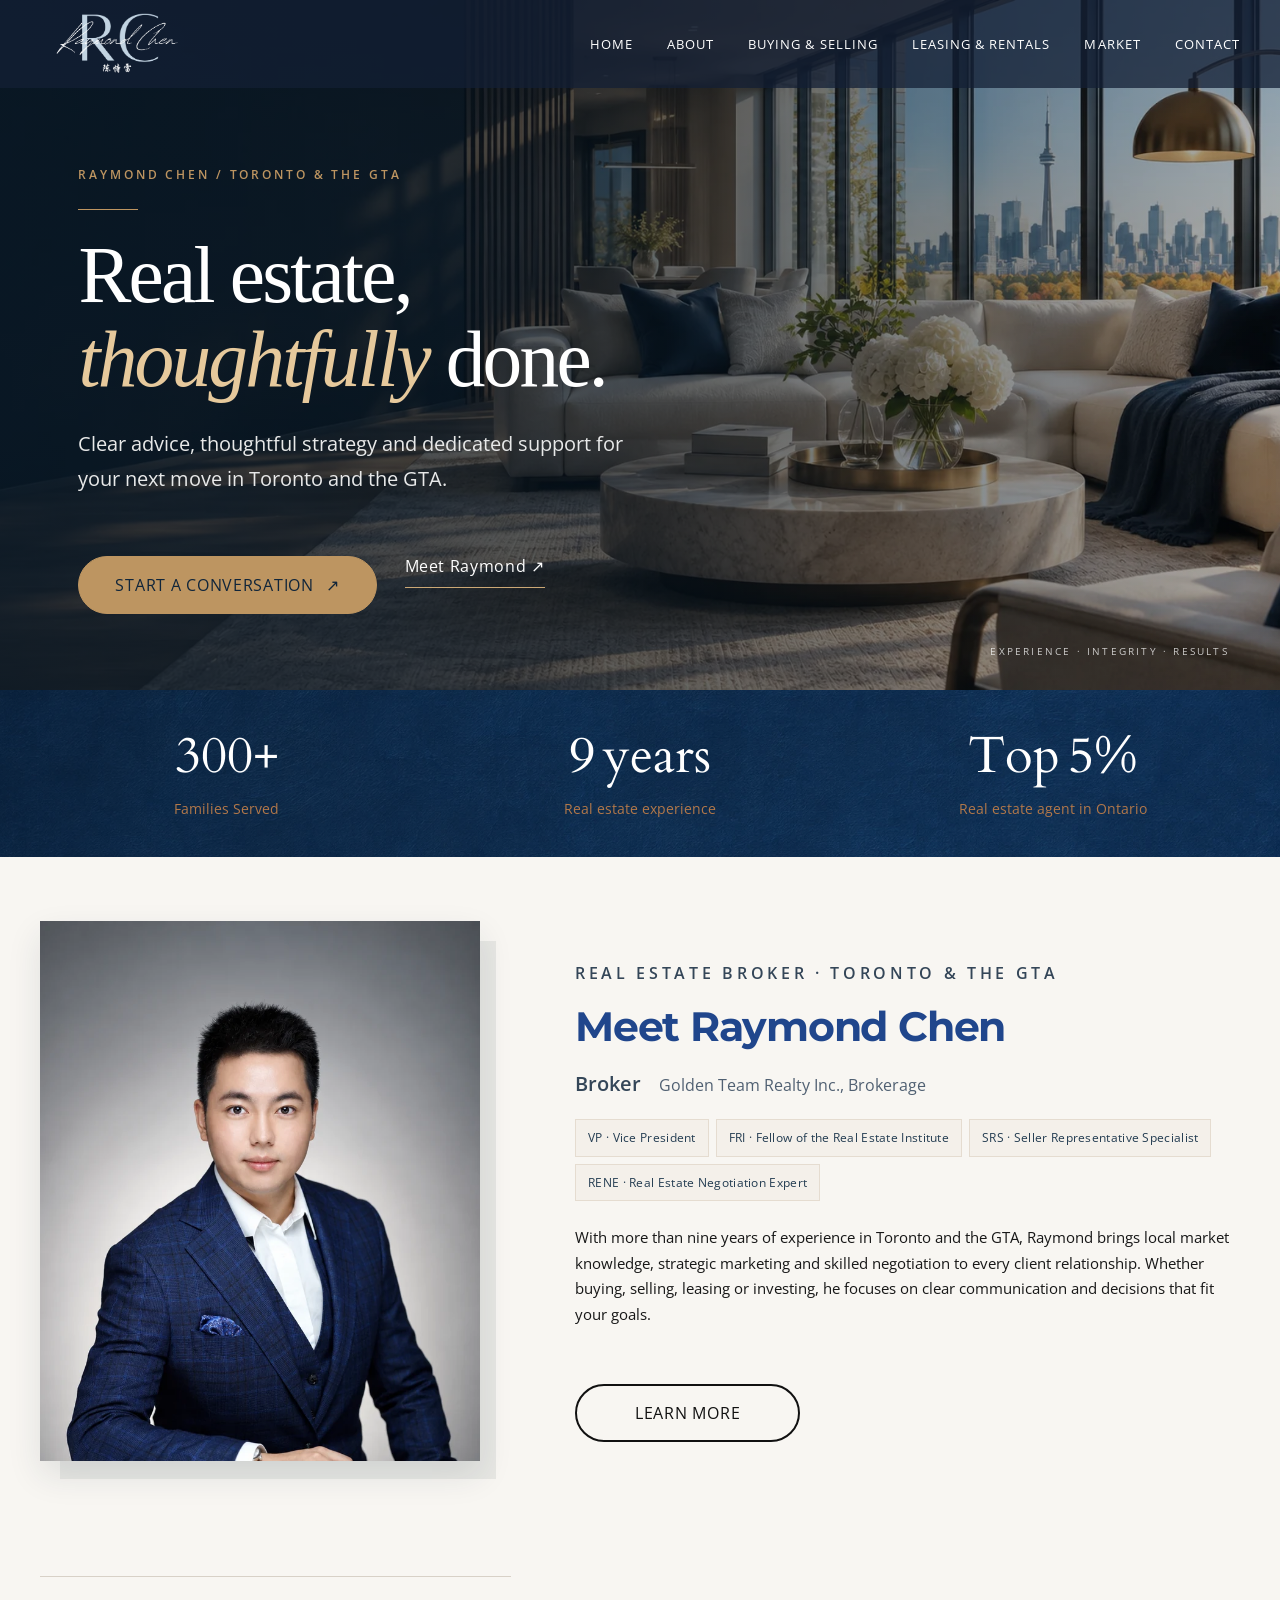
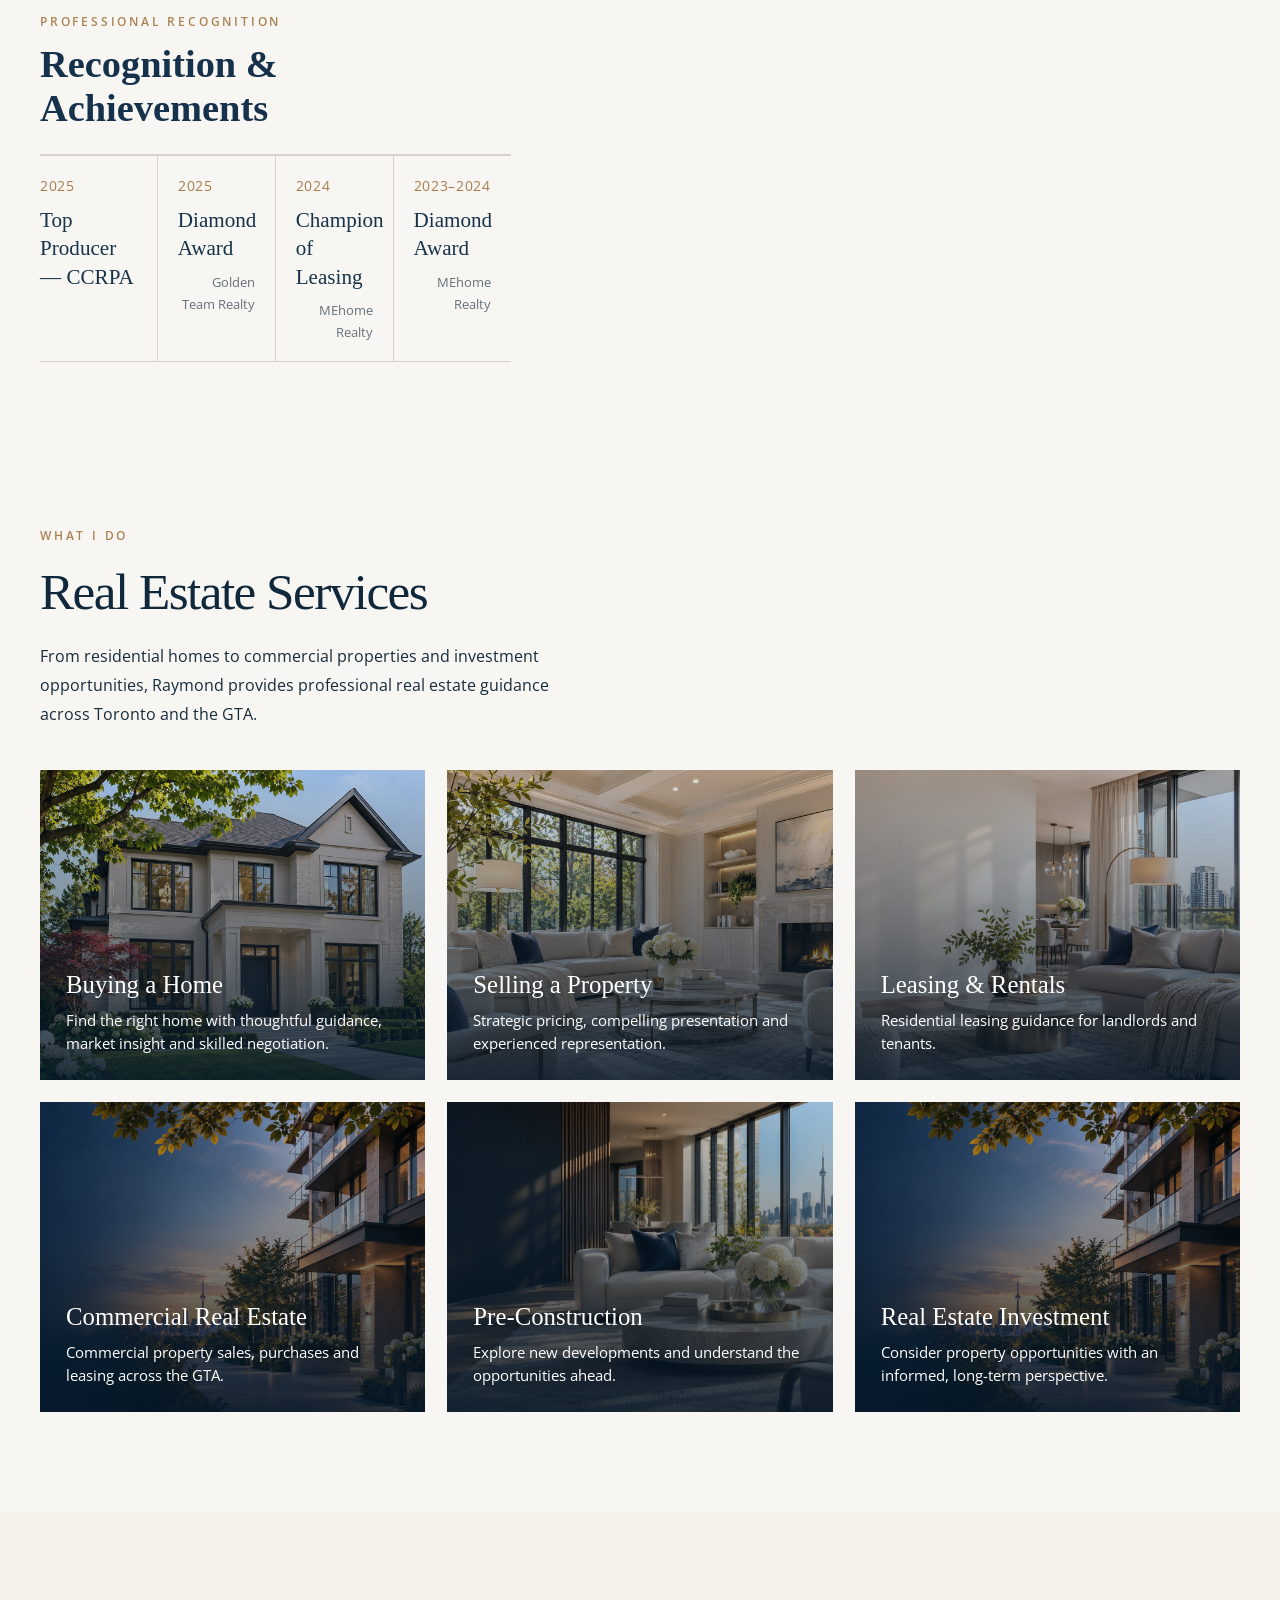
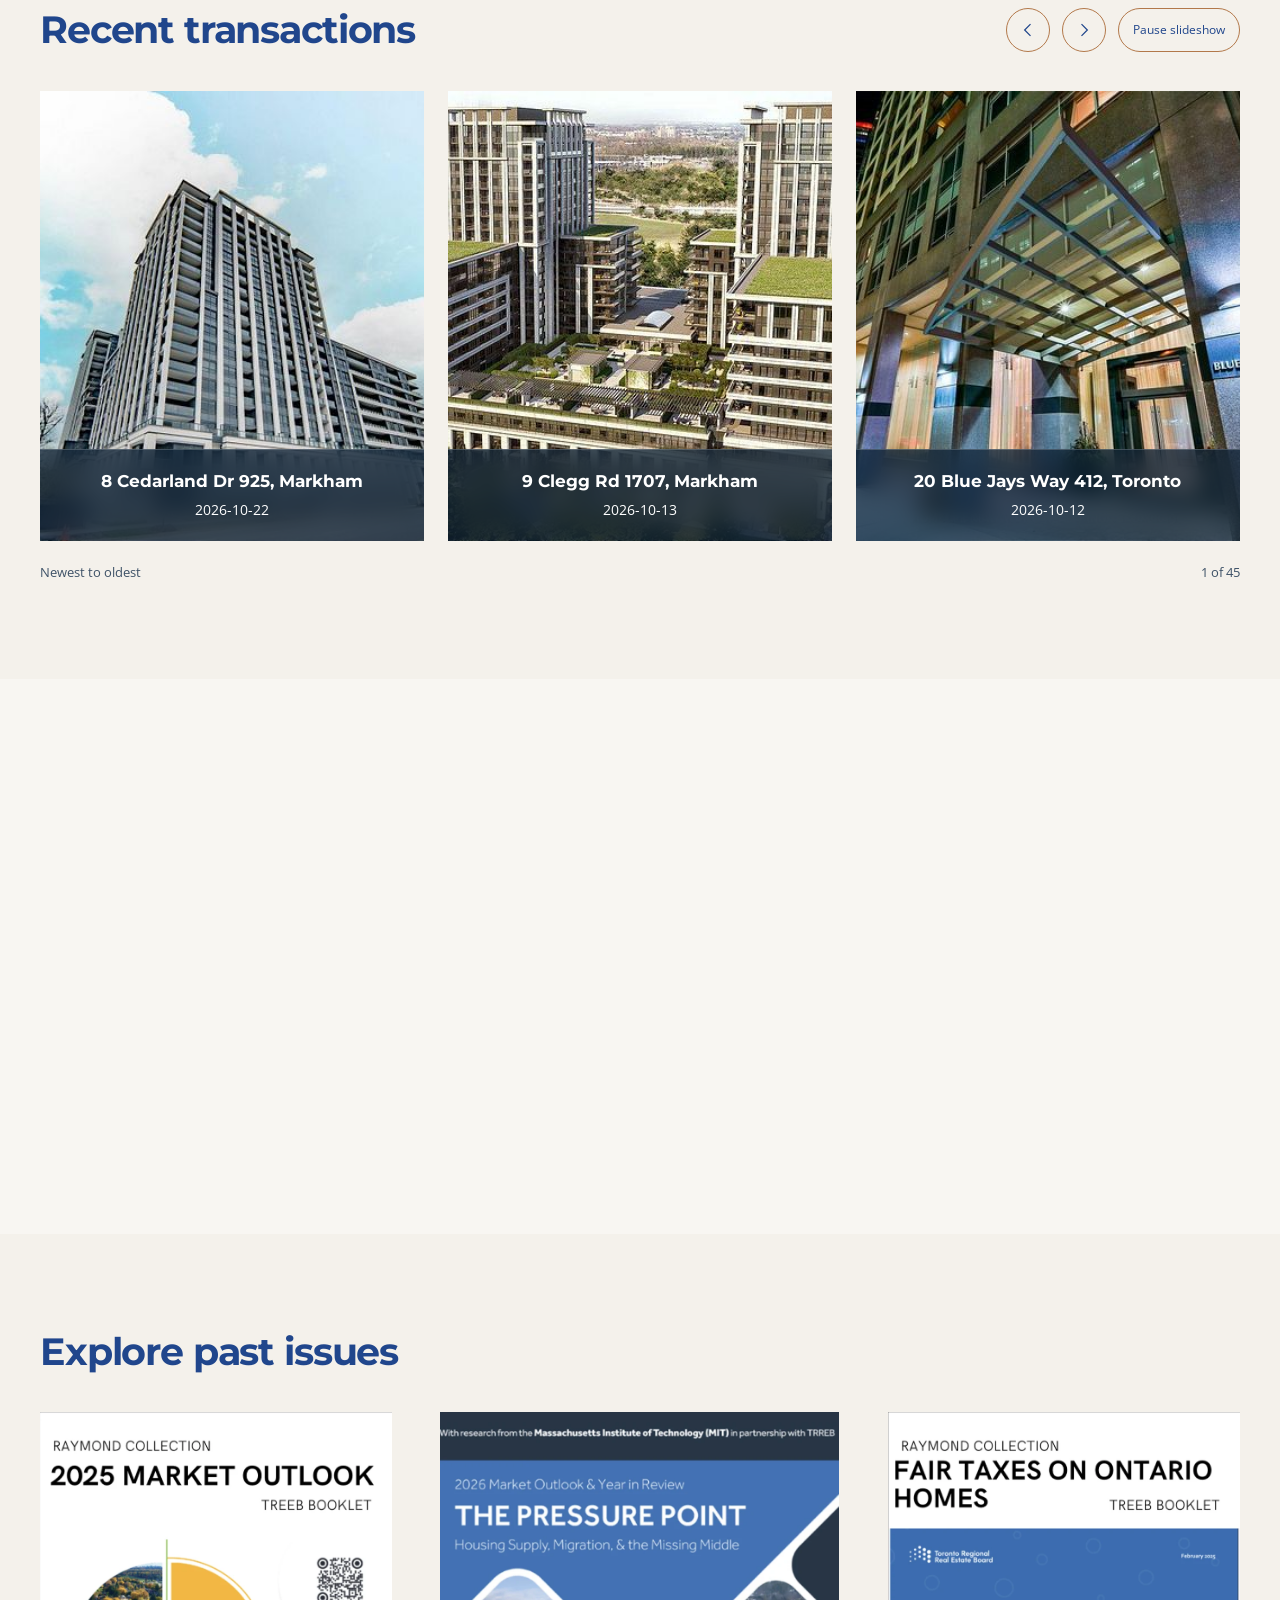
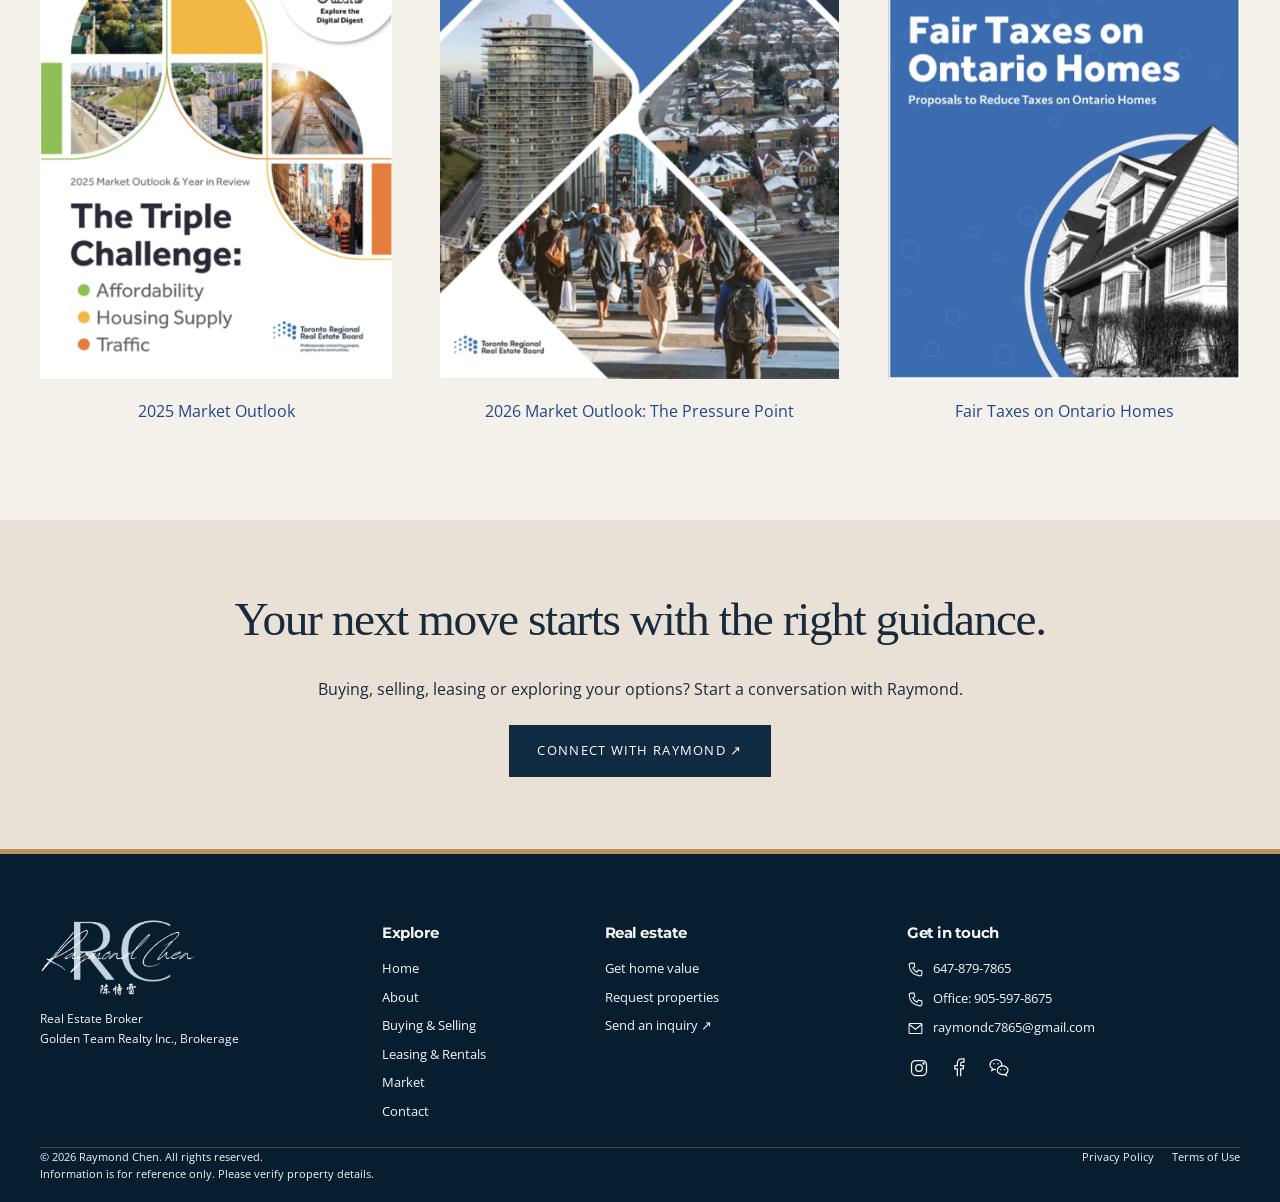
==== commit 23eb8108: "Add files via upload" ====
--- a/index.html
+++ b/index.html
@@ -1,3 +1,3 @@
 <!DOCTYPE html>
 
-<html lang="en-CA"><head><meta charset="utf-8"/><meta content="width=device-width,initial-scale=1" name="viewport"/><title>Raymond Chen | Toronto &amp; GTA Real Estate Broker</title><meta content="Work with Raymond Chen, Real Estate Broker at Golden Team Realty, for buying, selling, leasing and investment properties across Toronto and the GTA." name="description"/><meta content="index,follow" name="robots"/><meta content="website" property="og:type"/><meta content="Raymond Chen | Toronto &amp; GTA Real Estate Broker" property="og:title"/><meta content="Work with Raymond Chen, Real Estate Broker at Golden Team Realty, for buying, selling, leasing and investment properties across Toronto and the GTA." property="og:description"/><meta content="https://sparkone-sue.github.io/Raymond/assets/editorial-hero.webp" property="og:image"/><meta content="summary_large_image" name="twitter:card"/><link href="brand.png" rel="icon"/><link href="fonts.css" rel="stylesheet"/><link href="site.css?v=2" rel="stylesheet"/><script type="application/ld+json">{"@context": "https://schema.org", "@type": "RealEstateAgent", "@id": "https://sparkone-sue.github.io/Raymond/#agent", "name": "Raymond Chen", "url": "https://sparkone-sue.github.io/Raymond/", "telephone": "+1-647-879-7865", "email": "raymondc7865@gmail.com", "image": "https://sparkone-sue.github.io/Raymond/assets/raymond-portrait.jpg", "parentOrganization": {"@type": "Organization", "name": "Golden Team Realty Inc., Brokerage"}, "address": {"@type": "PostalAddress", "streetAddress": "650 Highway 7 East, Unit 306", "addressLocality": "Richmond Hill", "addressRegion": "ON", "postalCode": "L4B 2N7", "addressCountry": "CA"}, "areaServed": ["Toronto", "Greater Toronto Area", "Richmond Hill", "Markham", "Vaughan"], "sameAs": ["https://instagram.com/raymondccchen", "https://facebook.com/raymond.chen.73345"]}</script><link href="revision.css?v=8" rel="stylesheet"/><link href="luxury-redesign.css?v=1" rel="stylesheet"/><link href="v3-refined.css?v=3" rel="stylesheet"/><link href="editorial.css" rel="stylesheet"/><link href="v5.css" rel="stylesheet"/><link href="v6.css" rel="stylesheet"/><link href="v7.css" rel="stylesheet"/><link href="v9-fixes.css" rel="stylesheet"/><link href="https://sparkone-sue.github.io/Raymond/" rel="canonical"/><meta content="https://sparkone-sue.github.io/Raymond/" property="og:url"/><link href="v13-mobile.css" rel="stylesheet"/><link href="v14-refinements.css" rel="stylesheet"/><link href="v15-layout.css" rel="stylesheet"/></head><body class="home"><a class="skip-link" href="#main-content">Skip to content</a><header class="site-header"><div class="header-inner container"><a aria-label="Raymond Chen Home" class="site-logo" href="index.html"><img alt="Raymond Chen" class="logo-dark" height="58" src="brand.png" width="140"/><img alt="Raymond Chen" class="logo-light" height="70" src="assets/logo-white.webp" width="160"/><span class="logo-name">Raymond Chen<small>Real Estate Broker</small></span></a><button aria-controls="site-nav" aria-expanded="false" aria-label="Open navigation" class="nav-toggle"><svg viewbox="0 0 24 24"><path d="M3 6h18M3 12h18M3 18h18"></path></svg></button><nav aria-label="Main navigation" class="site-nav" id="site-nav"><a href="index.html">Home</a><a href="about/index.html">About</a><a href="buy-sell/index.html">Buying &amp; Selling</a><a href="leasing/index.html">Leasing &amp; Rentals</a><a href="market/index.html">Market</a><a href="contact/index.html">Contact</a></nav></div></header><main class="site-main" id="main-content"><section class="hero"><img alt="Refined Toronto condominium living room" fetchpriority="high" height="900" src="assets/editorial-hero.webp" width="1600"/><div class="hero-shade"></div><div class="hero-copy container"><div class="hero-editorial"><span class="eyebrow">RAYMOND CHEN  /  TORONTO &amp; THE GTA</span><span class="hero-rule"></span><h1>Real estate,<br/><em>thoughtfully</em> done.</h1><p>Clear advice, thoughtful strategy and dedicated support for your next move in Toronto and the GTA.</p><div class="hero-actions"><a class="button" href="contact/index.html#inquiry-form">Start a conversation <span aria-hidden="true">↗</span></a><a class="hero-text-link" href="about/index.html">Meet Raymond <span aria-hidden="true">↗</span></a></div></div></div><div class="hero-side-label">EXPERIENCE  ·  INTEGRITY  ·  RESULTS</div></section><section aria-label="Raymond Chen in numbers" class="stat-band"><div class="container stats"><div><span class="stat-number" data-count="300" data-suffix="+">300+</span><span class="stat-label">Families Served</span></div><div><span class="stat-number stat-unit"><span data-count="9">9</span><span class="stat-word">years</span></span><span class="stat-label">Real estate experience</span></div><div><span class="stat-number stat-unit"><span class="stat-word">Top</span><span data-count="5" data-suffix="%">5%</span></span><span class="stat-label">Real estate agent in Ontario</span></div></div></section><section class="profile-section"><div class="container profile-grid"><div class="profile-photo reveal"><img alt="Raymond Chen, Real Estate Broker" height="1070" loading="lazy" src="assets/portrait.webp" width="721"/></div><div class="profile-copy reveal"><div class="profile-identity"><p class="editorial-eyebrow">REAL ESTATE BROKER · TORONTO &amp; THE GTA</p><h2>Meet Raymond Chen</h2><p class="profile-position"><strong>Broker</strong><span>Golden Team Realty Inc., Brokerage</span></p><div class="profile-credentials"><span>VP · Vice President</span><span>FRI · Fellow of the Real Estate Institute</span><span>SRS · Seller Representative Specialist</span><span>RENE · Real Estate Negotiation Expert</span></div></div><p class="profile-bio">With more than nine years of experience in Toronto and the GTA, Raymond brings local market knowledge, strategic marketing and skilled negotiation to every client relationship. Whether buying, selling, leasing or investing, he focuses on clear communication and decisions that fit your goals.</p><a class="button outline" href="about/index.html">Learn more</a><div class="profile-recognition"><div class="recognition-header"><span class="editorial-eyebrow">PROFESSIONAL RECOGNITION</span><h3>Recognition &amp; Achievements</h3></div><div class="v7-award-list"><div class="v7-award-row"><span class="v7-award-year">2025</span><strong class="v7-award-name">Top Producer — CCRPA</strong></div><div class="v7-award-row"><span class="v7-award-year">2025</span><strong class="v7-award-name">Diamond Award</strong><span class="v7-award-company">Golden Team Realty</span></div><div class="v7-award-row"><span class="v7-award-year">2024</span><strong class="v7-award-name">Champion of Leasing</strong><span class="v7-award-company">MEhome Realty</span></div><div class="v7-award-row"><span class="v7-award-year">2023–2024</span><strong class="v7-award-name">Diamond Award</strong><span class="v7-award-company">MEhome Realty</span></div></div></div></div></div></section><section class="editorial-section" id="services"><div class="container"><div class="editorial-eyebrow">WHAT I DO</div><div class="editorial-intro"><h2>Real Estate Services</h2><p>From residential homes to commercial properties and investment opportunities, Raymond provides professional real estate guidance across Toronto and the GTA.</p></div><div class="editorial-grid"><div class="editorial-card"><img alt="Buying a Home visual" loading="lazy" src="assets/editorial-home.webp"/><div class="content"><h3>Buying a Home</h3><p>Find the right home with thoughtful guidance, market insight and skilled negotiation.</p></div></div><div class="editorial-card"><img alt="Selling a Property visual" loading="lazy" src="assets/editorial-sell.webp"/><div class="content"><h3>Selling a Property</h3><p>Strategic pricing, compelling presentation and experienced representation.</p></div></div><div class="editorial-card"><img alt="Leasing &amp; Rentals visual" loading="lazy" src="assets/editorial-lease.webp"/><div class="content"><h3>Leasing &amp; Rentals</h3><p>Residential leasing guidance for landlords and tenants.</p></div></div><div class="editorial-card"><img alt="Commercial Real Estate visual" loading="lazy" src="assets/editorial-buy.webp"/><div class="content"><h3>Commercial Real Estate</h3><p>Commercial property sales, purchases and leasing across the GTA.</p></div></div><div class="editorial-card"><img alt="Pre-Construction visual" loading="lazy" src="assets/editorial-hero.webp"/><div class="content"><h3>Pre-Construction</h3><p>Explore new developments and understand the opportunities ahead.</p></div></div><div class="editorial-card"><img alt="Toronto architecture and real estate investment" loading="lazy" src="assets/editorial-buy.webp"/><div class="content"><h3>Real Estate Investment</h3><p>Consider property opportunities with an informed, long-term perspective.</p></div></div></div></div></section><section class="section pale" id="transactions"><div class="container"><div class="section-head reveal"><div><h2>Recent transactions</h2></div><div class="carousel-controls"><button aria-label="Previous properties" data-carousel="prev"><svg viewbox="0 0 24 24"><path d="m15 5-7 7 7 7"></path></svg></button><button aria-label="Next properties" data-carousel="next"><svg viewbox="0 0 24 24"><path d="m9 5 7 7-7 7"></path></svg></button><button aria-pressed="false" class="pause-button" data-carousel="pause">Pause slideshow</button></div></div><div aria-label="Recent transaction slideshow" class="transactions-track" tabindex="0"><article class="property-card"><a href="https://app.realmmlp.ca/bD71nnkVb" rel="noopener" target="_blank"><img alt="8 Cedarland Dr 925, Markham" height="450" loading="lazy" src="assets/listings/N13784020.jpg" width="600"/><div class="property-caption"><h3>8 Cedarland Dr 925, Markham</h3><p><time datetime="2026-10-22">2026-10-22</time></p></div></a></article><article class="property-card"><a href="https://app.realmmlp.ca/bD71nnkVb" rel="noopener" target="_blank"><img alt="9 Clegg Rd 1707, Markham" height="450" loading="lazy" src="assets/listings/N13865678.jpg" width="600"/><div class="property-caption"><h3>9 Clegg Rd 1707, Markham</h3><p><time datetime="2026-10-13">2026-10-13</time></p></div></a></article><article class="property-card"><a href="https://app.realmmlp.ca/bD71nnkVb" rel="noopener" target="_blank"><img alt="20 Blue Jays Way 412, Toronto" height="450" loading="lazy" src="assets/listings/C13865904.jpg" width="600"/><div class="property-caption"><h3>20 Blue Jays Way 412, Toronto</h3><p><time datetime="2026-10-12">2026-10-12</time></p></div></a></article><article class="property-card"><a href="https://app.realmmlp.ca/bD71nnkVb" rel="noopener" target="_blank"><img alt="52 Holmes Ave W 5, Toronto" height="450" loading="lazy" src="assets/listings/C13853760.jpg" width="600"/><div class="property-caption"><h3>52 Holmes Ave W 5, Toronto</h3><p><time datetime="2026-10-10">2026-10-10</time></p></div></a></article><article class="property-card"><a href="https://app.realmmlp.ca/bD71nnkVb" rel="noopener" target="_blank"><img alt="14 York St 2111, Toronto" height="450" loading="lazy" src="assets/listings/C13729478.jpg" width="600"/><div class="property-caption"><h3>14 York St 2111, Toronto</h3><p><time datetime="2026-10-04">2026-10-04</time></p></div></a></article><article class="property-card"><a href="https://app.realmmlp.ca/bD71nnkVb" rel="noopener" target="_blank"><img alt="59 Carness Cres, Georgina" height="450" loading="lazy" src="assets/listings/N13749606.jpg" width="600"/><div class="property-caption"><h3>59 Carness Cres, Georgina</h3><p><time datetime="2026-09-16">2026-09-16</time></p></div></a></article><article class="property-card"><a href="https://app.realmmlp.ca/bD71nnkVb" rel="noopener" target="_blank"><img alt="91 Montclair Ave, Toronto" height="450" loading="lazy" src="assets/listings/C13753742.jpg" width="600"/><div class="property-caption"><h3>91 Montclair Ave, Toronto</h3><p><time datetime="2026-09-11">2026-09-11</time></p></div></a></article><article class="property-card"><a href="https://app.realmmlp.ca/bD71nnkVb" rel="noopener" target="_blank"><img alt="11 Wellesley St W 6012, Toronto" height="450" loading="lazy" src="assets/listings/C13718676.jpg" width="600"/><div class="property-caption"><h3>11 Wellesley St W 6012, Toronto</h3><p><time datetime="2026-09-01">2026-09-01</time></p></div></a></article><article class="property-card"><a href="https://app.realmmlp.ca/bD71nnkVb" rel="noopener" target="_blank"><img alt="55 Charles St E 3010, Toronto" height="450" loading="lazy" src="assets/listings/C13681696.jpg" width="600"/><div class="property-caption"><h3>55 Charles St E 3010, Toronto</h3><p><time datetime="2026-08-18">2026-08-18</time></p></div></a></article><article class="property-card"><a href="https://app.realmmlp.ca/bD71nnkVb" rel="noopener" target="_blank"><img alt="176 Frederick Tisdale Dr, Toronto" height="450" loading="lazy" src="assets/listings/W13423604.jpg" width="600"/><div class="property-caption"><h3>176 Frederick Tisdale Dr, Toronto</h3><p><time datetime="2026-08-15">2026-08-15</time></p></div></a></article><article class="property-card"><a href="https://app.realmmlp.ca/bD71nnkVb" rel="noopener" target="_blank"><img alt="2033 Kennedy Rd 3602, Toronto" height="450" loading="lazy" src="assets/listings/E13474114.jpg" width="600"/><div class="property-caption"><h3>2033 Kennedy Rd 3602, Toronto</h3><p><time datetime="2026-08-11">2026-08-11</time></p></div></a></article><article class="property-card"><a href="https://app.realmmlp.ca/bD71nnkVb" rel="noopener" target="_blank"><img alt="25 Mcmahon Dr 908, Toronto" height="450" loading="lazy" src="assets/listings/C13107028.jpg" width="600"/><div class="property-caption"><h3>25 Mcmahon Dr 908, Toronto</h3><p><time datetime="2026-08-11">2026-08-11</time></p></div></a></article><article class="property-card"><a href="https://app.realmmlp.ca/bD71nnkVb" rel="noopener" target="_blank"><img alt="5 Hanna Ave 414, Toronto" height="450" loading="lazy" src="assets/listings/C13249644.jpg" width="600"/><div class="property-caption"><h3>5 Hanna Ave 414, Toronto</h3><p><time datetime="2026-08-10">2026-08-10</time></p></div></a></article><article class="property-card"><a href="https://app.realmmlp.ca/bD71nnkVb" rel="noopener" target="_blank"><img alt="18 Water Walk Dr 2001, Markham" height="450" loading="lazy" src="assets/listings/N13513490.jpg" width="600"/><div class="property-caption"><h3>18 Water Walk Dr 2001, Markham</h3><p><time datetime="2026-08-06">2026-08-06</time></p></div></a></article><article class="property-card"><a href="https://app.realmmlp.ca/bD71nnkVb" rel="noopener" target="_blank"><img alt="400 King St W 1110, Toronto" height="450" loading="lazy" src="assets/listings/C13619404.jpg" width="600"/><div class="property-caption"><h3>400 King St W 1110, Toronto</h3><p><time datetime="2026-08-04">2026-08-04</time></p></div></a></article><article class="property-card"><a href="https://app.realmmlp.ca/bD71nnkVb" rel="noopener" target="_blank"><img alt="5105 Hurontario St 708, Mississauga" height="450" loading="lazy" src="assets/listings/W13617002.jpg" width="600"/><div class="property-caption"><h3>5105 Hurontario St 708, Mississauga</h3><p><time datetime="2026-08-01">2026-08-01</time></p></div></a></article><article class="property-card"><a href="https://app.realmmlp.ca/bD71nnkVb" rel="noopener" target="_blank"><img alt="435 Richmond St W Ph102, Toronto" height="450" loading="lazy" src="assets/listings/C13574954.jpg" width="600"/><div class="property-caption"><h3>435 Richmond St W Ph102, Toronto</h3><p><time datetime="2026-07-27">2026-07-27</time></p></div></a></article><article class="property-card"><a href="https://app.realmmlp.ca/bD71nnkVb" rel="noopener" target="_blank"><img alt="18 Beverley St 801, Toronto" height="450" loading="lazy" src="assets/listings/C13524304.jpg" width="600"/><div class="property-caption"><h3>18 Beverley St 801, Toronto</h3><p><time datetime="2026-07-21">2026-07-21</time></p></div></a></article><article class="property-card"><a href="https://app.realmmlp.ca/bD71nnkVb" rel="noopener" target="_blank"><img alt="9 Clegg Rd 723, Markham" height="450" loading="lazy" src="assets/listings/N13554948.jpg" width="600"/><div class="property-caption"><h3>9 Clegg Rd 723, Markham</h3><p><time datetime="2026-07-20">2026-07-20</time></p></div></a></article><article class="property-card"><a href="https://app.realmmlp.ca/bD71nnkVb" rel="noopener" target="_blank"><img alt="319 Jarvis St 4509, Toronto" height="450" loading="lazy" src="assets/listings/C13543958.jpg" width="600"/><div class="property-caption"><h3>319 Jarvis St 4509, Toronto</h3><p><time datetime="2026-07-15">2026-07-15</time></p></div></a></article><article class="property-card"><a href="https://app.realmmlp.ca/bD71nnkVb" rel="noopener" target="_blank"><img alt="9 Mabelle Ave 3226, Toronto" height="450" loading="lazy" src="assets/listings/W13426030.jpg" width="600"/><div class="property-caption"><h3>9 Mabelle Ave 3226, Toronto</h3><p><time datetime="2026-07-07">2026-07-07</time></p></div></a></article><article class="property-card"><a href="https://app.realmmlp.ca/bD71nnkVb" rel="noopener" target="_blank"><img alt="138 Downes St 6512, Toronto" height="450" loading="lazy" src="assets/listings/C13487132.jpg" width="600"/><div class="property-caption"><h3>138 Downes St 6512, Toronto</h3><p><time datetime="2026-07-04">2026-07-04</time></p></div></a></article><article class="property-card"><a href="https://app.realmmlp.ca/bD71nnkVb" rel="noopener" target="_blank"><img alt="29 Green Trail Crt 1905, Toronto" height="450" loading="lazy" src="assets/listings/C13005922.jpg" width="600"/><div class="property-caption"><h3>29 Green Trail Crt 1905, Toronto</h3><p><time datetime="2026-06-22">2026-06-22</time></p></div></a></article><article class="property-card"><a href="https://app.realmmlp.ca/bD71nnkVb" rel="noopener" target="_blank"><img alt="18 Esther Shiner Blvd 1808, Toronto" height="450" loading="lazy" src="assets/listings/C13166404.jpg" width="600"/><div class="property-caption"><h3>18 Esther Shiner Blvd 1808, Toronto</h3><p><time datetime="2026-06-14">2026-06-14</time></p></div></a></article><article class="property-card"><a href="https://app.realmmlp.ca/bD71nnkVb" rel="noopener" target="_blank"><img alt="100 Dalhousie St 309, Toronto" height="450" loading="lazy" src="assets/listings/C13128850.jpg" width="600"/><div class="property-caption"><h3>100 Dalhousie St 309, Toronto</h3><p><time datetime="2026-06-11">2026-06-11</time></p></div></a></article><article class="property-card"><a href="https://app.realmmlp.ca/bD71nnkVb" rel="noopener" target="_blank"><img alt="17 Dundonald St 505, Toronto" height="450" loading="lazy" src="assets/listings/C13220760.jpg" width="600"/><div class="property-caption"><h3>17 Dundonald St 505, Toronto</h3><p><time datetime="2026-06-04">2026-06-04</time></p></div></a></article><article class="property-card"><a href="https://app.realmmlp.ca/bD71nnkVb" rel="noopener" target="_blank"><img alt="29 Green Trail Crt 315, Toronto" height="450" loading="lazy" src="assets/listings/C12988368.jpg" width="600"/><div class="property-caption"><h3>29 Green Trail Crt 315, Toronto</h3><p><time datetime="2026-06-04">2026-06-04</time></p></div></a></article><article class="property-card"><a href="https://app.realmmlp.ca/bD71nnkVb" rel="noopener" target="_blank"><img alt="197 Yonge St 1801, Toronto" height="450" loading="lazy" src="assets/listings/C13146678.jpg" width="600"/><div class="property-caption"><h3>197 Yonge St 1801, Toronto</h3><p><time datetime="2026-05-27">2026-05-27</time></p></div></a></article><article class="property-card"><a href="https://app.realmmlp.ca/bD71nnkVb" rel="noopener" target="_blank"><img alt="68 Grangeway Ave 1712, Toronto" height="450" loading="lazy" src="assets/listings/E13106388.jpg" width="600"/><div class="property-caption"><h3>68 Grangeway Ave 1712, Toronto</h3><p><time datetime="2026-05-26">2026-05-26</time></p></div></a></article><article class="property-card"><a href="https://app.realmmlp.ca/bD71nnkVb" rel="noopener" target="_blank"><img alt="100 Dalhousie St 1703, Toronto" height="450" loading="lazy" src="assets/listings/C12991962.jpg" width="600"/><div class="property-caption"><h3>100 Dalhousie St 1703, Toronto</h3><p><time datetime="2026-05-26">2026-05-26</time></p></div></a></article><article class="property-card"><a href="https://app.realmmlp.ca/bD71nnkVb" rel="noopener" target="_blank"><img alt="44 St Joseph St 1105, Toronto" height="450" loading="lazy" src="assets/listings/C12853708.jpg" width="600"/><div class="property-caption"><h3>44 St Joseph St 1105, Toronto</h3><p><time datetime="2026-05-26">2026-05-26</time></p></div></a></article><article class="property-card"><a href="https://app.realmmlp.ca/bD71nnkVb" rel="noopener" target="_blank"><img alt="154 Amulet Cres, Richmond Hill" height="450" loading="lazy" src="assets/listings/N13018176.jpg" width="600"/><div class="property-caption"><h3>154 Amulet Cres, Richmond Hill</h3><p><time datetime="2026-05-21">2026-05-21</time></p></div></a></article><article class="property-card"><a href="https://app.realmmlp.ca/bD71nnkVb" rel="noopener" target="_blank"><img alt="15 Ellerslie Ave LPH04, Toronto" height="450" loading="lazy" src="assets/listings/C12935450.jpg" width="600"/><div class="property-caption"><h3>15 Ellerslie Ave LPH04, Toronto</h3><p><time datetime="2026-05-12">2026-05-12</time></p></div></a></article><article class="property-card"><a href="https://app.realmmlp.ca/bD71nnkVb" rel="noopener" target="_blank"><img alt="555 Yonge St 215, Toronto" height="450" loading="lazy" src="assets/listings/C12968324.jpg" width="600"/><div class="property-caption"><h3>555 Yonge St 215, Toronto</h3><p><time datetime="2026-05-05">2026-05-05</time></p></div></a></article><article class="property-card"><a href="https://app.realmmlp.ca/bD71nnkVb" rel="noopener" target="_blank"><img alt="230 Simcoe St 2311, Toronto" height="450" loading="lazy" src="assets/listings/C12891546.jpg" width="600"/><div class="property-caption"><h3>230 Simcoe St 2311, Toronto</h3><p><time datetime="2026-04-28">2026-04-28</time></p></div></a></article><article class="property-card"><a href="https://app.realmmlp.ca/bD71nnkVb" rel="noopener" target="_blank"><img alt="60 Shuter St 1802, Toronto" height="450" loading="lazy" src="assets/listings/C12861418.jpg" width="600"/><div class="property-caption"><h3>60 Shuter St 1802, Toronto</h3><p><time datetime="2026-04-28">2026-04-28</time></p></div></a></article><article class="property-card"><a href="https://app.realmmlp.ca/bD71nnkVb" rel="noopener" target="_blank"><img alt="5 Soudan Ave 2007, Toronto" height="450" loading="lazy" src="assets/listings/C12740838.jpg" width="600"/><div class="property-caption"><h3>5 Soudan Ave 2007, Toronto</h3><p><time datetime="2026-03-16">2026-03-16</time></p></div></a></article><article class="property-card"><a href="https://app.realmmlp.ca/bD71nnkVb" rel="noopener" target="_blank"><img alt="100 Dalhousie St 5003, Toronto" height="450" loading="lazy" src="assets/listings/C12690148.jpg" width="600"/><div class="property-caption"><h3>100 Dalhousie St 5003, Toronto</h3><p><time datetime="2026-02-23">2026-02-23</time></p></div></a></article><article class="property-card"><a href="https://app.realmmlp.ca/bD71nnkVb" rel="noopener" target="_blank"><img alt="110 Broadway Ave 213, Toronto" height="450" loading="lazy" src="assets/listings/C12574276.jpg" width="600"/><div class="property-caption"><h3>110 Broadway Ave 213, Toronto</h3><p><time datetime="2026-02-14">2026-02-14</time></p></div></a></article><article class="property-card"><a href="https://app.realmmlp.ca/bD71nnkVb" rel="noopener" target="_blank"><img alt="27 Mcmahon Dr 2901, Toronto" height="450" loading="lazy" src="assets/listings/C12693836.jpg" width="600"/><div class="property-caption"><h3>27 Mcmahon Dr 2901, Toronto</h3><p><time datetime="2026-02-06">2026-02-06</time></p></div></a></article><article class="property-card"><a href="https://app.realmmlp.ca/bD71nnkVb" rel="noopener" target="_blank"><img alt="1 Bloor St E 1906, Toronto" height="450" loading="lazy" src="assets/listings/C12720194.jpg" width="600"/><div class="property-caption"><h3>1 Bloor St E 1906, Toronto</h3><p><time datetime="2026-01-29">2026-01-29</time></p></div></a></article><article class="property-card"><a href="https://app.realmmlp.ca/bD71nnkVb" rel="noopener" target="_blank"><img alt="161 Roehampton Ave 1801, Toronto" height="450" loading="lazy" src="assets/listings/C12650524.jpg" width="600"/><div class="property-caption"><h3>161 Roehampton Ave 1801, Toronto</h3><p><time datetime="2026-01-19">2026-01-19</time></p></div></a></article><article class="property-card"><a href="https://app.realmmlp.ca/bD71nnkVb" rel="noopener" target="_blank"><img alt="28 Freeland St 4603, Toronto" height="450" loading="lazy" src="assets/listings/C12640068.jpg" width="600"/><div class="property-caption"><h3>28 Freeland St 4603, Toronto</h3><p><time datetime="2026-01-09">2026-01-09</time></p></div></a></article><article class="property-card"><a href="https://app.realmmlp.ca/bD71nnkVb" rel="noopener" target="_blank"><img alt="20 Soudan Ave 3202, Toronto" height="450" loading="lazy" src="assets/listings/C12610940.jpg" width="600"/><div class="property-caption"><h3>20 Soudan Ave 3202, Toronto</h3><p><time datetime="2025-12-17">2025-12-17</time></p></div></a></article><article class="property-card"><a href="https://app.realmmlp.ca/bD71nnkVb" rel="noopener" target="_blank"><img alt="20 Thomas Riley Rd 1808, Toronto" height="450" loading="lazy" src="assets/listings/W12447761.jpg" width="600"/><div class="property-caption"><h3>20 Thomas Riley Rd 1808, Toronto</h3><p><time datetime="2025-12-14">2025-12-14</time></p></div></a></article></div><div class="carousel-progress"><span>Newest to oldest</span><span class="carousel-position"></span></div></div></section><section class="section"><div class="container market-preview"><div class="reveal"><h2>Market</h2><p>Explore average selling prices, sales activity and listings across Toronto and the GTA. Choose an area, property type and reporting month to see the numbers that matter to your move.</p><a class="button" href="market/index.html">Explore Market</a></div><div class="market-snippet reveal" data-ui=""><div class="price">$1,006,409</div><div class="caption">GTA average selling price · September 2026 snapshot</div><svg aria-label="2026 average selling prices from January to September" role="img" viewbox="0 0 500 150"><path d="M15.0 110.1L73.8 82.8L132.5 76.1L191.2 49.9L250.0 36.4L308.8 44.8L367.5 86.7L426.2 94.7L485.0 84.8" fill="none" stroke="#20468c" stroke-width="3"></path><text fill="#596879" font-size="12" x="15" y="148">Jan</text><text fill="#596879" font-size="12" x="465" y="148">Sep</text></svg><a class="text-link" href="market/index.html">View market trends</a></div></div></section><section class="section pale"><div class="container"><div class="section-head reveal"><h2>Explore past issues</h2></div><div class="reports"><a class="reveal" href="https://market-outlook.trreb.ca/" rel="noopener" target="_blank"><img alt="2025 Market Outlook" height="600" loading="lazy" src="assets/report-outlook.webp" width="400"/><span>2025 Market Outlook</span></a><a class="reveal" href="https://indd.adobe.com/view/d8433661-3db4-40e7-8421-e1f2efccad63" rel="noopener" target="_blank"><img alt="2026 Market Outlook: The Pressure Point" height="600" loading="lazy" src="assets/report-pressure.webp" width="400"/><span>2026 Market Outlook: The Pressure Point</span></a><a class="reveal" href="https://trreb.ca/hlfiles/pdf/TRREB-FAIR-TAXES-ON-ONTARIO-HOMES.pdf" rel="noopener" target="_blank"><img alt="Fair Taxes on Ontario Homes" height="600" loading="lazy" src="assets/report-taxes.webp" width="400"/><span>Fair Taxes on Ontario Homes</span></a></div></div></section><section class="editorial-cta"><div class="container"><h2>Your next move starts with the right guidance.</h2><p>Buying, selling, leasing or exploring your options? Start a conversation with Raymond.</p><a href="contact/index.html#inquiry-form">Connect with Raymond ↗</a></div></section></main><footer class="site-footer" id="contact-footer" tabindex="-1"><div class="container"><div class="footer-grid compact-footer"><div class="footer-identity"><a aria-label="Raymond Chen Home" class="footer-logo-link" href="index.html"><svg aria-label="Raymond Chen — 陈恃雷" class="footer-logo" height="110" role="img" viewbox="454 1226 3639 1816" width="220"><image height="4724" href="assets/footer-logo.png" width="4724"/></svg></a><p>Real Estate Broker<br/>Golden Team Realty Inc., Brokerage</p></div><div><h2>Explore</h2><div class="footer-links"><a href="index.html">Home</a><a href="about/index.html">About</a><a href="buy-sell/index.html">Buying &amp; Selling</a><a href="leasing/index.html">Leasing &amp; Rentals</a><a href="market/index.html">Market</a><a href="contact/index.html">Contact</a></div></div><div><h2>Real estate</h2><div class="footer-links"><a href="contact/index.html#inquiry-form" rel="noopener" target="_blank">Get home value</a><a href="contact/index.html#inquiry-form" rel="noopener" target="_blank">Request properties</a><a href="contact/index.html#inquiry-form">Send an inquiry ↗</a></div></div><div><h2>Get in touch</h2><div class="footer-contact"><a href="tel:+16478797865"><svg aria-hidden="true" viewbox="0 0 24 24"><path d="M6 3h4l1 5-3 2a15 15 0 0 0 6 6l2-3 5 1v4a3 3 0 0 1-3 3C9 20 4 15 3 6a3 3 0 0 1 3-3Z"></path></svg><span>647-879-7865</span></a><a href="tel:+19055978675"><svg aria-hidden="true" viewbox="0 0 24 24"><path d="M6 3h4l1 5-3 2a15 15 0 0 0 6 6l2-3 5 1v4a3 3 0 0 1-3 3C9 20 4 15 3 6a3 3 0 0 1 3-3Z"></path></svg><span>Office: 905-597-8675</span></a><a href="mailto:raymondc7865@gmail.com"><svg aria-hidden="true" viewbox="0 0 24 24"><rect height="14" rx="1" width="18" x="3" y="5"></rect><path d="m3 6 9 7 9-7"></path></svg><span>raymondc7865@gmail.com</span></a></div><div class="footer-socials"><a aria-label="Instagram" href="https://instagram.com/raymondccchen" rel="noopener noreferrer" target="_blank"><svg aria-hidden="true" viewbox="0 0 24 24"><rect height="18" rx="5" width="18" x="3" y="3"></rect><circle cx="12" cy="12" r="4"></circle><circle cx="17.5" cy="6.5" r=".8"></circle></svg></a><a aria-label="Facebook" href="https://facebook.com/raymond.chen.73345" rel="noopener noreferrer" target="_blank"><svg aria-hidden="true" viewbox="0 0 24 24"><path d="M14 22v-9h3l.5-4H14V7c0-1 .5-2 2-2h2V1h-3c-4 0-5 2-5 6v2H7v4h3v9"></path></svg></a><a aria-label="WeChat" href="https://raymondchen.ca/wechat" rel="noopener noreferrer" target="_blank"><svg aria-hidden="true" class="wechat-icon" viewbox="0 0 24 24"><path d="M14.9 10.3c.3-.7.5-1.5.5-2.3C15.4 4.7 12.2 2 8.3 2S1.2 4.7 1.2 8c0 1.9 1.1 3.6 2.8 4.7L3.3 15l3-1.5c.7.2 1.3.3 2 .3"></path><path d="M22.8 14.7c0-2.9-2.9-5.2-6.4-5.2S10 11.8 10 14.7s2.9 5.2 6.4 5.2c.6 0 1.2-.1 1.8-.2l2.7 1.3-.6-2c1.5-1 2.5-2.5 2.5-4.3Z"></path><g fill="currentColor" stroke="none"><circle cx="5.8" cy="7" r=".9"></circle><circle cx="10.7" cy="7" r=".9"></circle><circle cx="14.2" cy="14" r=".8"></circle><circle cx="18.5" cy="14" r=".8"></circle></g></svg></a></div></div></div><div class="footer-base"><p>© 2026 Raymond Chen. All rights reserved.<br/>Information is for reference only. Please verify property details.</p><div><a href="privacy/index.html">Privacy Policy</a><a href="terms/index.html">Terms of Use</a></div></div></div></footer><script src="site.js?v=2"></script></body></html>+<html lang="en-CA"><head><meta charset="utf-8"/><meta content="width=device-width,initial-scale=1" name="viewport"/><title>Raymond Chen | Toronto &amp; GTA Real Estate Broker</title><meta content="Work with Raymond Chen, Real Estate Broker at Golden Team Realty, for buying, selling, leasing and investment properties across Toronto and the GTA." name="description"/><meta content="index, follow" name="robots"/><meta content="website" property="og:type"/><meta content="Raymond Chen | Toronto &amp; GTA Real Estate Broker" property="og:title"/><meta content="Work with Raymond Chen, Real Estate Broker at Golden Team Realty, for buying, selling, leasing and investment properties across Toronto and the GTA." property="og:description"/><meta content="https://raymondchen.ca/assets/editorial-hero.webp" property="og:image"/><meta content="summary_large_image" name="twitter:card"/><link href="brand.png" rel="icon"/><link href="fonts.css" rel="stylesheet"/><link href="site.css?v=2" rel="stylesheet"/><script type="application/ld+json">{"@context": "https://schema.org", "@type": "RealEstateAgent", "@id": "https://raymondchen.ca/#agent", "name": "Raymond Chen", "url": "https://raymondchen.ca/", "telephone": "+1-647-879-7865", "email": "raymondc7865@gmail.com", "image": "https://raymondchen.ca/assets/raymond-portrait.jpg", "parentOrganization": {"@type": "Organization", "name": "Golden Team Realty Inc., Brokerage"}, "address": {"@type": "PostalAddress", "streetAddress": "650 Highway 7 East, Unit 306", "addressLocality": "Richmond Hill", "addressRegion": "ON", "postalCode": "L4B 2N7", "addressCountry": "CA"}, "areaServed": ["Toronto", "Greater Toronto Area", "Richmond Hill", "Markham", "Vaughan"], "sameAs": ["https://instagram.com/raymondccchen", "https://facebook.com/raymond.chen.73345"]}</script><link href="revision.css?v=8" rel="stylesheet"/><link href="luxury-redesign.css?v=1" rel="stylesheet"/><link href="v3-refined.css?v=3" rel="stylesheet"/><link href="editorial.css" rel="stylesheet"/><link href="v5.css" rel="stylesheet"/><link href="v6.css" rel="stylesheet"/><link href="v7.css" rel="stylesheet"/><link href="v9-fixes.css" rel="stylesheet"/><link href="https://raymondchen.ca/" rel="canonical"/><meta content="https://raymondchen.ca/" property="og:url"/><link href="v13-mobile.css" rel="stylesheet"/><link href="v14-refinements.css" rel="stylesheet"/><link href="v15-layout.css" rel="stylesheet"/><link href="v16-profile.css" rel="stylesheet"/><meta content="Raymond Chen | Toronto &amp; GTA Real Estate Broker" name="twitter:title"/><meta content="Work with Raymond Chen, Real Estate Broker at Golden Team Realty, for buying, selling, leasing and investment properties across Toronto and the GTA." name="twitter:description"/><meta content="https://raymondchen.ca/assets/editorial-hero.webp" name="twitter:image"/></head><body class="home"><a class="skip-link" href="#main-content">Skip to content</a><header class="site-header"><div class="header-inner container"><a aria-label="Raymond Chen Home" class="site-logo" href="/"><img alt="Raymond Chen" class="logo-dark" height="58" src="brand.png" width="140"/><img alt="Raymond Chen" class="logo-light" height="70" src="assets/logo-white.webp" width="160"/><span class="logo-name">Raymond Chen<small>Real Estate Broker</small></span></a><button aria-controls="site-nav" aria-expanded="false" aria-label="Open navigation" class="nav-toggle"><svg viewbox="0 0 24 24"><path d="M3 6h18M3 12h18M3 18h18"></path></svg></button><nav aria-label="Main navigation" class="site-nav" id="site-nav"><a href="/">Home</a><a href="/about/">About</a><a href="/buy-sell/">Buying &amp; Selling</a><a href="/leasing/">Leasing &amp; Rentals</a><a href="/market/">Market</a><a href="/contact/">Contact</a></nav></div></header><main class="site-main" id="main-content"><section class="hero"><img alt="Refined Toronto condominium living room" fetchpriority="high" height="900" src="assets/editorial-hero.webp" width="1600"/><div class="hero-shade"></div><div class="hero-copy container"><div class="hero-editorial"><span class="eyebrow">RAYMOND CHEN  /  TORONTO &amp; THE GTA</span><span class="hero-rule"></span><h1>Real estate,<br/><em>thoughtfully</em> done.</h1><p>Clear advice, thoughtful strategy and dedicated support for your next move in Toronto and the GTA.</p><div class="hero-actions"><a class="button" href="/contact/#inquiry-form">Start a conversation <span aria-hidden="true">↗</span></a><a class="hero-text-link" href="/about/">Meet Raymond <span aria-hidden="true">↗</span></a></div></div></div><div class="hero-side-label">EXPERIENCE  ·  INTEGRITY  ·  RESULTS</div></section><section aria-label="Raymond Chen in numbers" class="stat-band"><div class="container stats"><div><span class="stat-number" data-count="300" data-suffix="+">300+</span><span class="stat-label">Families Served</span></div><div><span class="stat-number stat-unit"><span data-count="9">9</span><span class="stat-word">years</span></span><span class="stat-label">Real estate experience</span></div><div><span class="stat-number stat-unit"><span class="stat-word">Top</span><span data-count="5" data-suffix="%">5%</span></span><span class="stat-label">Real estate agent in Ontario</span></div></div></section><section class="profile-section"><div class="container profile-grid"><div class="profile-photo reveal"><img alt="Raymond Chen, Real Estate Broker" height="1070" loading="lazy" src="assets/portrait.webp" width="721"/></div><div class="profile-copy reveal"><div class="profile-identity"><p class="editorial-eyebrow">REAL ESTATE BROKER · TORONTO &amp; THE GTA</p><h2>Meet Raymond Chen</h2><p class="profile-position"><strong>Broker</strong><span>Golden Team Realty Inc., Brokerage</span></p><div class="profile-credentials"><span>VP · Vice President</span><span>FRI · Fellow of the Real Estate Institute</span><span>SRS · Seller Representative Specialist</span><span>RENE · Real Estate Negotiation Expert</span></div></div><p class="profile-bio">With more than nine years of experience in Toronto and the GTA, Raymond brings local market knowledge, strategic marketing and skilled negotiation to every client relationship. Whether buying, selling, leasing or investing, he focuses on clear communication and decisions that fit your goals.</p><a class="button outline" href="/about/">Learn more</a></div><div class="profile-recognition v16-recognition"><div class="recognition-header"><span class="editorial-eyebrow">PROFESSIONAL RECOGNITION</span><h3>Recognition &amp; Achievements</h3></div><div class="v7-award-list"><div class="v7-award-row"><span class="v7-award-year">2025</span><strong class="v7-award-name">Top Producer — CCRPA</strong></div><div class="v7-award-row"><span class="v7-award-year">2025</span><strong class="v7-award-name">Diamond Award</strong><span class="v7-award-company">Golden Team Realty</span></div><div class="v7-award-row"><span class="v7-award-year">2024</span><strong class="v7-award-name">Champion of Leasing</strong><span class="v7-award-company">MEhome Realty</span></div><div class="v7-award-row"><span class="v7-award-year">2023–2024</span><strong class="v7-award-name">Diamond Award</strong><span class="v7-award-company">MEhome Realty</span></div></div></div></div></section><section class="editorial-section" id="services"><div class="container"><div class="editorial-eyebrow">WHAT I DO</div><div class="editorial-intro"><h2>Real Estate Services</h2><p>From residential homes to commercial properties and investment opportunities, Raymond provides professional real estate guidance across Toronto and the GTA.</p></div><div class="editorial-grid"><div class="editorial-card"><img alt="Buying a Home visual" loading="lazy" src="assets/editorial-home.webp"/><div class="content"><h3>Buying a Home</h3><p>Find the right home with thoughtful guidance, market insight and skilled negotiation.</p></div></div><div class="editorial-card"><img alt="Selling a Property visual" loading="lazy" src="assets/editorial-sell.webp"/><div class="content"><h3>Selling a Property</h3><p>Strategic pricing, compelling presentation and experienced representation.</p></div></div><div class="editorial-card"><img alt="Leasing &amp; Rentals visual" loading="lazy" src="assets/editorial-lease.webp"/><div class="content"><h3>Leasing &amp; Rentals</h3><p>Residential leasing guidance for landlords and tenants.</p></div></div><div class="editorial-card"><img alt="Commercial Real Estate visual" loading="lazy" src="assets/editorial-buy.webp"/><div class="content"><h3>Commercial Real Estate</h3><p>Commercial property sales, purchases and leasing across the GTA.</p></div></div><div class="editorial-card"><img alt="Pre-Construction visual" loading="lazy" src="assets/editorial-hero.webp"/><div class="content"><h3>Pre-Construction</h3><p>Explore new developments and understand the opportunities ahead.</p></div></div><div class="editorial-card"><img alt="Toronto architecture and real estate investment" loading="lazy" src="assets/editorial-buy.webp"/><div class="content"><h3>Real Estate Investment</h3><p>Consider property opportunities with an informed, long-term perspective.</p></div></div></div></div></section><section class="section pale" id="transactions"><div class="container"><div class="section-head reveal"><div><h2>Recent transactions</h2></div><div class="carousel-controls"><button aria-label="Previous properties" data-carousel="prev"><svg viewbox="0 0 24 24"><path d="m15 5-7 7 7 7"></path></svg></button><button aria-label="Next properties" data-carousel="next"><svg viewbox="0 0 24 24"><path d="m9 5 7 7-7 7"></path></svg></button><button aria-pressed="false" class="pause-button" data-carousel="pause">Pause slideshow</button></div></div><div aria-label="Recent transaction slideshow" class="transactions-track" tabindex="0"><article class="property-card"><a href="https://app.realmmlp.ca/bD71nnkVb" rel="noopener" target="_blank"><img alt="8 Cedarland Dr 925, Markham" height="450" loading="lazy" src="assets/listings/N13784020.jpg" width="600"/><div class="property-caption"><h3>8 Cedarland Dr 925, Markham</h3><p><time datetime="2026-10-22">2026-10-22</time></p></div></a></article><article class="property-card"><a href="https://app.realmmlp.ca/bD71nnkVb" rel="noopener" target="_blank"><img alt="9 Clegg Rd 1707, Markham" height="450" loading="lazy" src="assets/listings/N13865678.jpg" width="600"/><div class="property-caption"><h3>9 Clegg Rd 1707, Markham</h3><p><time datetime="2026-10-13">2026-10-13</time></p></div></a></article><article class="property-card"><a href="https://app.realmmlp.ca/bD71nnkVb" rel="noopener" target="_blank"><img alt="20 Blue Jays Way 412, Toronto" height="450" loading="lazy" src="assets/listings/C13865904.jpg" width="600"/><div class="property-caption"><h3>20 Blue Jays Way 412, Toronto</h3><p><time datetime="2026-10-12">2026-10-12</time></p></div></a></article><article class="property-card"><a href="https://app.realmmlp.ca/bD71nnkVb" rel="noopener" target="_blank"><img alt="52 Holmes Ave W 5, Toronto" height="450" loading="lazy" src="assets/listings/C13853760.jpg" width="600"/><div class="property-caption"><h3>52 Holmes Ave W 5, Toronto</h3><p><time datetime="2026-10-10">2026-10-10</time></p></div></a></article><article class="property-card"><a href="https://app.realmmlp.ca/bD71nnkVb" rel="noopener" target="_blank"><img alt="14 York St 2111, Toronto" height="450" loading="lazy" src="assets/listings/C13729478.jpg" width="600"/><div class="property-caption"><h3>14 York St 2111, Toronto</h3><p><time datetime="2026-10-04">2026-10-04</time></p></div></a></article><article class="property-card"><a href="https://app.realmmlp.ca/bD71nnkVb" rel="noopener" target="_blank"><img alt="59 Carness Cres, Georgina" height="450" loading="lazy" src="assets/listings/N13749606.jpg" width="600"/><div class="property-caption"><h3>59 Carness Cres, Georgina</h3><p><time datetime="2026-09-16">2026-09-16</time></p></div></a></article><article class="property-card"><a href="https://app.realmmlp.ca/bD71nnkVb" rel="noopener" target="_blank"><img alt="91 Montclair Ave, Toronto" height="450" loading="lazy" src="assets/listings/C13753742.jpg" width="600"/><div class="property-caption"><h3>91 Montclair Ave, Toronto</h3><p><time datetime="2026-09-11">2026-09-11</time></p></div></a></article><article class="property-card"><a href="https://app.realmmlp.ca/bD71nnkVb" rel="noopener" target="_blank"><img alt="11 Wellesley St W 6012, Toronto" height="450" loading="lazy" src="assets/listings/C13718676.jpg" width="600"/><div class="property-caption"><h3>11 Wellesley St W 6012, Toronto</h3><p><time datetime="2026-09-01">2026-09-01</time></p></div></a></article><article class="property-card"><a href="https://app.realmmlp.ca/bD71nnkVb" rel="noopener" target="_blank"><img alt="55 Charles St E 3010, Toronto" height="450" loading="lazy" src="assets/listings/C13681696.jpg" width="600"/><div class="property-caption"><h3>55 Charles St E 3010, Toronto</h3><p><time datetime="2026-08-18">2026-08-18</time></p></div></a></article><article class="property-card"><a href="https://app.realmmlp.ca/bD71nnkVb" rel="noopener" target="_blank"><img alt="176 Frederick Tisdale Dr, Toronto" height="450" loading="lazy" src="assets/listings/W13423604.jpg" width="600"/><div class="property-caption"><h3>176 Frederick Tisdale Dr, Toronto</h3><p><time datetime="2026-08-15">2026-08-15</time></p></div></a></article><article class="property-card"><a href="https://app.realmmlp.ca/bD71nnkVb" rel="noopener" target="_blank"><img alt="2033 Kennedy Rd 3602, Toronto" height="450" loading="lazy" src="assets/listings/E13474114.jpg" width="600"/><div class="property-caption"><h3>2033 Kennedy Rd 3602, Toronto</h3><p><time datetime="2026-08-11">2026-08-11</time></p></div></a></article><article class="property-card"><a href="https://app.realmmlp.ca/bD71nnkVb" rel="noopener" target="_blank"><img alt="25 Mcmahon Dr 908, Toronto" height="450" loading="lazy" src="assets/listings/C13107028.jpg" width="600"/><div class="property-caption"><h3>25 Mcmahon Dr 908, Toronto</h3><p><time datetime="2026-08-11">2026-08-11</time></p></div></a></article><article class="property-card"><a href="https://app.realmmlp.ca/bD71nnkVb" rel="noopener" target="_blank"><img alt="5 Hanna Ave 414, Toronto" height="450" loading="lazy" src="assets/listings/C13249644.jpg" width="600"/><div class="property-caption"><h3>5 Hanna Ave 414, Toronto</h3><p><time datetime="2026-08-10">2026-08-10</time></p></div></a></article><article class="property-card"><a href="https://app.realmmlp.ca/bD71nnkVb" rel="noopener" target="_blank"><img alt="18 Water Walk Dr 2001, Markham" height="450" loading="lazy" src="assets/listings/N13513490.jpg" width="600"/><div class="property-caption"><h3>18 Water Walk Dr 2001, Markham</h3><p><time datetime="2026-08-06">2026-08-06</time></p></div></a></article><article class="property-card"><a href="https://app.realmmlp.ca/bD71nnkVb" rel="noopener" target="_blank"><img alt="400 King St W 1110, Toronto" height="450" loading="lazy" src="assets/listings/C13619404.jpg" width="600"/><div class="property-caption"><h3>400 King St W 1110, Toronto</h3><p><time datetime="2026-08-04">2026-08-04</time></p></div></a></article><article class="property-card"><a href="https://app.realmmlp.ca/bD71nnkVb" rel="noopener" target="_blank"><img alt="5105 Hurontario St 708, Mississauga" height="450" loading="lazy" src="assets/listings/W13617002.jpg" width="600"/><div class="property-caption"><h3>5105 Hurontario St 708, Mississauga</h3><p><time datetime="2026-08-01">2026-08-01</time></p></div></a></article><article class="property-card"><a href="https://app.realmmlp.ca/bD71nnkVb" rel="noopener" target="_blank"><img alt="435 Richmond St W Ph102, Toronto" height="450" loading="lazy" src="assets/listings/C13574954.jpg" width="600"/><div class="property-caption"><h3>435 Richmond St W Ph102, Toronto</h3><p><time datetime="2026-07-27">2026-07-27</time></p></div></a></article><article class="property-card"><a href="https://app.realmmlp.ca/bD71nnkVb" rel="noopener" target="_blank"><img alt="18 Beverley St 801, Toronto" height="450" loading="lazy" src="assets/listings/C13524304.jpg" width="600"/><div class="property-caption"><h3>18 Beverley St 801, Toronto</h3><p><time datetime="2026-07-21">2026-07-21</time></p></div></a></article><article class="property-card"><a href="https://app.realmmlp.ca/bD71nnkVb" rel="noopener" target="_blank"><img alt="9 Clegg Rd 723, Markham" height="450" loading="lazy" src="assets/listings/N13554948.jpg" width="600"/><div class="property-caption"><h3>9 Clegg Rd 723, Markham</h3><p><time datetime="2026-07-20">2026-07-20</time></p></div></a></article><article class="property-card"><a href="https://app.realmmlp.ca/bD71nnkVb" rel="noopener" target="_blank"><img alt="319 Jarvis St 4509, Toronto" height="450" loading="lazy" src="assets/listings/C13543958.jpg" width="600"/><div class="property-caption"><h3>319 Jarvis St 4509, Toronto</h3><p><time datetime="2026-07-15">2026-07-15</time></p></div></a></article><article class="property-card"><a href="https://app.realmmlp.ca/bD71nnkVb" rel="noopener" target="_blank"><img alt="9 Mabelle Ave 3226, Toronto" height="450" loading="lazy" src="assets/listings/W13426030.jpg" width="600"/><div class="property-caption"><h3>9 Mabelle Ave 3226, Toronto</h3><p><time datetime="2026-07-07">2026-07-07</time></p></div></a></article><article class="property-card"><a href="https://app.realmmlp.ca/bD71nnkVb" rel="noopener" target="_blank"><img alt="138 Downes St 6512, Toronto" height="450" loading="lazy" src="assets/listings/C13487132.jpg" width="600"/><div class="property-caption"><h3>138 Downes St 6512, Toronto</h3><p><time datetime="2026-07-04">2026-07-04</time></p></div></a></article><article class="property-card"><a href="https://app.realmmlp.ca/bD71nnkVb" rel="noopener" target="_blank"><img alt="29 Green Trail Crt 1905, Toronto" height="450" loading="lazy" src="assets/listings/C13005922.jpg" width="600"/><div class="property-caption"><h3>29 Green Trail Crt 1905, Toronto</h3><p><time datetime="2026-06-22">2026-06-22</time></p></div></a></article><article class="property-card"><a href="https://app.realmmlp.ca/bD71nnkVb" rel="noopener" target="_blank"><img alt="18 Esther Shiner Blvd 1808, Toronto" height="450" loading="lazy" src="assets/listings/C13166404.jpg" width="600"/><div class="property-caption"><h3>18 Esther Shiner Blvd 1808, Toronto</h3><p><time datetime="2026-06-14">2026-06-14</time></p></div></a></article><article class="property-card"><a href="https://app.realmmlp.ca/bD71nnkVb" rel="noopener" target="_blank"><img alt="100 Dalhousie St 309, Toronto" height="450" loading="lazy" src="assets/listings/C13128850.jpg" width="600"/><div class="property-caption"><h3>100 Dalhousie St 309, Toronto</h3><p><time datetime="2026-06-11">2026-06-11</time></p></div></a></article><article class="property-card"><a href="https://app.realmmlp.ca/bD71nnkVb" rel="noopener" target="_blank"><img alt="17 Dundonald St 505, Toronto" height="450" loading="lazy" src="assets/listings/C13220760.jpg" width="600"/><div class="property-caption"><h3>17 Dundonald St 505, Toronto</h3><p><time datetime="2026-06-04">2026-06-04</time></p></div></a></article><article class="property-card"><a href="https://app.realmmlp.ca/bD71nnkVb" rel="noopener" target="_blank"><img alt="29 Green Trail Crt 315, Toronto" height="450" loading="lazy" src="assets/listings/C12988368.jpg" width="600"/><div class="property-caption"><h3>29 Green Trail Crt 315, Toronto</h3><p><time datetime="2026-06-04">2026-06-04</time></p></div></a></article><article class="property-card"><a href="https://app.realmmlp.ca/bD71nnkVb" rel="noopener" target="_blank"><img alt="197 Yonge St 1801, Toronto" height="450" loading="lazy" src="assets/listings/C13146678.jpg" width="600"/><div class="property-caption"><h3>197 Yonge St 1801, Toronto</h3><p><time datetime="2026-05-27">2026-05-27</time></p></div></a></article><article class="property-card"><a href="https://app.realmmlp.ca/bD71nnkVb" rel="noopener" target="_blank"><img alt="68 Grangeway Ave 1712, Toronto" height="450" loading="lazy" src="assets/listings/E13106388.jpg" width="600"/><div class="property-caption"><h3>68 Grangeway Ave 1712, Toronto</h3><p><time datetime="2026-05-26">2026-05-26</time></p></div></a></article><article class="property-card"><a href="https://app.realmmlp.ca/bD71nnkVb" rel="noopener" target="_blank"><img alt="100 Dalhousie St 1703, Toronto" height="450" loading="lazy" src="assets/listings/C12991962.jpg" width="600"/><div class="property-caption"><h3>100 Dalhousie St 1703, Toronto</h3><p><time datetime="2026-05-26">2026-05-26</time></p></div></a></article><article class="property-card"><a href="https://app.realmmlp.ca/bD71nnkVb" rel="noopener" target="_blank"><img alt="44 St Joseph St 1105, Toronto" height="450" loading="lazy" src="assets/listings/C12853708.jpg" width="600"/><div class="property-caption"><h3>44 St Joseph St 1105, Toronto</h3><p><time datetime="2026-05-26">2026-05-26</time></p></div></a></article><article class="property-card"><a href="https://app.realmmlp.ca/bD71nnkVb" rel="noopener" target="_blank"><img alt="154 Amulet Cres, Richmond Hill" height="450" loading="lazy" src="assets/listings/N13018176.jpg" width="600"/><div class="property-caption"><h3>154 Amulet Cres, Richmond Hill</h3><p><time datetime="2026-05-21">2026-05-21</time></p></div></a></article><article class="property-card"><a href="https://app.realmmlp.ca/bD71nnkVb" rel="noopener" target="_blank"><img alt="15 Ellerslie Ave LPH04, Toronto" height="450" loading="lazy" src="assets/listings/C12935450.jpg" width="600"/><div class="property-caption"><h3>15 Ellerslie Ave LPH04, Toronto</h3><p><time datetime="2026-05-12">2026-05-12</time></p></div></a></article><article class="property-card"><a href="https://app.realmmlp.ca/bD71nnkVb" rel="noopener" target="_blank"><img alt="555 Yonge St 215, Toronto" height="450" loading="lazy" src="assets/listings/C12968324.jpg" width="600"/><div class="property-caption"><h3>555 Yonge St 215, Toronto</h3><p><time datetime="2026-05-05">2026-05-05</time></p></div></a></article><article class="property-card"><a href="https://app.realmmlp.ca/bD71nnkVb" rel="noopener" target="_blank"><img alt="230 Simcoe St 2311, Toronto" height="450" loading="lazy" src="assets/listings/C12891546.jpg" width="600"/><div class="property-caption"><h3>230 Simcoe St 2311, Toronto</h3><p><time datetime="2026-04-28">2026-04-28</time></p></div></a></article><article class="property-card"><a href="https://app.realmmlp.ca/bD71nnkVb" rel="noopener" target="_blank"><img alt="60 Shuter St 1802, Toronto" height="450" loading="lazy" src="assets/listings/C12861418.jpg" width="600"/><div class="property-caption"><h3>60 Shuter St 1802, Toronto</h3><p><time datetime="2026-04-28">2026-04-28</time></p></div></a></article><article class="property-card"><a href="https://app.realmmlp.ca/bD71nnkVb" rel="noopener" target="_blank"><img alt="5 Soudan Ave 2007, Toronto" height="450" loading="lazy" src="assets/listings/C12740838.jpg" width="600"/><div class="property-caption"><h3>5 Soudan Ave 2007, Toronto</h3><p><time datetime="2026-03-16">2026-03-16</time></p></div></a></article><article class="property-card"><a href="https://app.realmmlp.ca/bD71nnkVb" rel="noopener" target="_blank"><img alt="100 Dalhousie St 5003, Toronto" height="450" loading="lazy" src="assets/listings/C12690148.jpg" width="600"/><div class="property-caption"><h3>100 Dalhousie St 5003, Toronto</h3><p><time datetime="2026-02-23">2026-02-23</time></p></div></a></article><article class="property-card"><a href="https://app.realmmlp.ca/bD71nnkVb" rel="noopener" target="_blank"><img alt="110 Broadway Ave 213, Toronto" height="450" loading="lazy" src="assets/listings/C12574276.jpg" width="600"/><div class="property-caption"><h3>110 Broadway Ave 213, Toronto</h3><p><time datetime="2026-02-14">2026-02-14</time></p></div></a></article><article class="property-card"><a href="https://app.realmmlp.ca/bD71nnkVb" rel="noopener" target="_blank"><img alt="27 Mcmahon Dr 2901, Toronto" height="450" loading="lazy" src="assets/listings/C12693836.jpg" width="600"/><div class="property-caption"><h3>27 Mcmahon Dr 2901, Toronto</h3><p><time datetime="2026-02-06">2026-02-06</time></p></div></a></article><article class="property-card"><a href="https://app.realmmlp.ca/bD71nnkVb" rel="noopener" target="_blank"><img alt="1 Bloor St E 1906, Toronto" height="450" loading="lazy" src="assets/listings/C12720194.jpg" width="600"/><div class="property-caption"><h3>1 Bloor St E 1906, Toronto</h3><p><time datetime="2026-01-29">2026-01-29</time></p></div></a></article><article class="property-card"><a href="https://app.realmmlp.ca/bD71nnkVb" rel="noopener" target="_blank"><img alt="161 Roehampton Ave 1801, Toronto" height="450" loading="lazy" src="assets/listings/C12650524.jpg" width="600"/><div class="property-caption"><h3>161 Roehampton Ave 1801, Toronto</h3><p><time datetime="2026-01-19">2026-01-19</time></p></div></a></article><article class="property-card"><a href="https://app.realmmlp.ca/bD71nnkVb" rel="noopener" target="_blank"><img alt="28 Freeland St 4603, Toronto" height="450" loading="lazy" src="assets/listings/C12640068.jpg" width="600"/><div class="property-caption"><h3>28 Freeland St 4603, Toronto</h3><p><time datetime="2026-01-09">2026-01-09</time></p></div></a></article><article class="property-card"><a href="https://app.realmmlp.ca/bD71nnkVb" rel="noopener" target="_blank"><img alt="20 Soudan Ave 3202, Toronto" height="450" loading="lazy" src="assets/listings/C12610940.jpg" width="600"/><div class="property-caption"><h3>20 Soudan Ave 3202, Toronto</h3><p><time datetime="2025-12-17">2025-12-17</time></p></div></a></article><article class="property-card"><a href="https://app.realmmlp.ca/bD71nnkVb" rel="noopener" target="_blank"><img alt="20 Thomas Riley Rd 1808, Toronto" height="450" loading="lazy" src="assets/listings/W12447761.jpg" width="600"/><div class="property-caption"><h3>20 Thomas Riley Rd 1808, Toronto</h3><p><time datetime="2025-12-14">2025-12-14</time></p></div></a></article></div><div class="carousel-progress"><span>Newest to oldest</span><span class="carousel-position"></span></div></div></section><section class="section"><div class="container market-preview"><div class="reveal"><h2>Market</h2><p>Explore average selling prices, sales activity and listings across Toronto and the GTA. Choose an area, property type and reporting month to see the numbers that matter to your move.</p><a class="button" href="/market/">Explore Market</a></div><div class="market-snippet reveal" data-ui=""><div class="price">$1,006,409</div><div class="caption">GTA average selling price · September 2026 snapshot</div><svg aria-label="2026 average selling prices from January to September" role="img" viewbox="0 0 500 150"><path d="M15.0 110.1L73.8 82.8L132.5 76.1L191.2 49.9L250.0 36.4L308.8 44.8L367.5 86.7L426.2 94.7L485.0 84.8" fill="none" stroke="#20468c" stroke-width="3"></path><text fill="#596879" font-size="12" x="15" y="148">Jan</text><text fill="#596879" font-size="12" x="465" y="148">Sep</text></svg><a class="text-link" href="/market/">View market trends</a></div></div></section><section class="section pale"><div class="container"><div class="section-head reveal"><h2>Explore past issues</h2></div><div class="reports"><a class="reveal" href="https://market-outlook.trreb.ca/" rel="noopener" target="_blank"><img alt="2025 Market Outlook" height="600" loading="lazy" src="assets/report-outlook.webp" width="400"/><span>2025 Market Outlook</span></a><a class="reveal" href="https://indd.adobe.com/view/d8433661-3db4-40e7-8421-e1f2efccad63" rel="noopener" target="_blank"><img alt="2026 Market Outlook: The Pressure Point" height="600" loading="lazy" src="assets/report-pressure.webp" width="400"/><span>2026 Market Outlook: The Pressure Point</span></a><a class="reveal" href="https://trreb.ca/hlfiles/pdf/TRREB-FAIR-TAXES-ON-ONTARIO-HOMES.pdf" rel="noopener" target="_blank"><img alt="Fair Taxes on Ontario Homes" height="600" loading="lazy" src="assets/report-taxes.webp" width="400"/><span>Fair Taxes on Ontario Homes</span></a></div></div></section><section class="editorial-cta"><div class="container"><h2>Your next move starts with the right guidance.</h2><p>Buying, selling, leasing or exploring your options? Start a conversation with Raymond.</p><a href="/contact/#inquiry-form">Connect with Raymond ↗</a></div></section></main><footer class="site-footer" id="contact-footer" tabindex="-1"><div class="container"><div class="footer-grid compact-footer"><div class="footer-identity"><a aria-label="Raymond Chen Home" class="footer-logo-link" href="/"><svg aria-label="Raymond Chen — 陈恃雷" class="footer-logo" height="110" role="img" viewbox="454 1226 3639 1816" width="220"><image height="4724" href="assets/footer-logo.png" width="4724"/></svg></a><p>Real Estate Broker<br/>Golden Team Realty Inc., Brokerage</p></div><div><h2>Explore</h2><div class="footer-links"><a href="/">Home</a><a href="/about/">About</a><a href="/buy-sell/">Buying &amp; Selling</a><a href="/leasing/">Leasing &amp; Rentals</a><a href="/market/">Market</a><a href="/contact/">Contact</a></div></div><div><h2>Real estate</h2><div class="footer-links"><a href="/contact/#inquiry-form" rel="noopener" target="_blank">Get home value</a><a href="/contact/#inquiry-form" rel="noopener" target="_blank">Request properties</a><a href="/contact/#inquiry-form">Send an inquiry ↗</a></div></div><div><h2>Get in touch</h2><div class="footer-contact"><a href="tel:+16478797865"><svg aria-hidden="true" viewbox="0 0 24 24"><path d="M6 3h4l1 5-3 2a15 15 0 0 0 6 6l2-3 5 1v4a3 3 0 0 1-3 3C9 20 4 15 3 6a3 3 0 0 1 3-3Z"></path></svg><span>647-879-7865</span></a><a href="tel:+19055978675"><svg aria-hidden="true" viewbox="0 0 24 24"><path d="M6 3h4l1 5-3 2a15 15 0 0 0 6 6l2-3 5 1v4a3 3 0 0 1-3 3C9 20 4 15 3 6a3 3 0 0 1 3-3Z"></path></svg><span>Office: 905-597-8675</span></a><a href="mailto:raymondc7865@gmail.com"><svg aria-hidden="true" viewbox="0 0 24 24"><rect height="14" rx="1" width="18" x="3" y="5"></rect><path d="m3 6 9 7 9-7"></path></svg><span>raymondc7865@gmail.com</span></a></div><div class="footer-socials"><a aria-label="Instagram" href="https://instagram.com/raymondccchen" rel="noopener noreferrer" target="_blank"><svg aria-hidden="true" viewbox="0 0 24 24"><rect height="18" rx="5" width="18" x="3" y="3"></rect><circle cx="12" cy="12" r="4"></circle><circle cx="17.5" cy="6.5" r=".8"></circle></svg></a><a aria-label="Facebook" href="https://facebook.com/raymond.chen.73345" rel="noopener noreferrer" target="_blank"><svg aria-hidden="true" viewbox="0 0 24 24"><path d="M14 22v-9h3l.5-4H14V7c0-1 .5-2 2-2h2V1h-3c-4 0-5 2-5 6v2H7v4h3v9"></path></svg></a><a aria-label="WeChat" href="https://raymondchen.ca/wechat" rel="noopener noreferrer" target="_blank"><svg aria-hidden="true" class="wechat-icon" viewbox="0 0 24 24"><path d="M14.9 10.3c.3-.7.5-1.5.5-2.3C15.4 4.7 12.2 2 8.3 2S1.2 4.7 1.2 8c0 1.9 1.1 3.6 2.8 4.7L3.3 15l3-1.5c.7.2 1.3.3 2 .3"></path><path d="M22.8 14.7c0-2.9-2.9-5.2-6.4-5.2S10 11.8 10 14.7s2.9 5.2 6.4 5.2c.6 0 1.2-.1 1.8-.2l2.7 1.3-.6-2c1.5-1 2.5-2.5 2.5-4.3Z"></path><g fill="currentColor" stroke="none"><circle cx="5.8" cy="7" r=".9"></circle><circle cx="10.7" cy="7" r=".9"></circle><circle cx="14.2" cy="14" r=".8"></circle><circle cx="18.5" cy="14" r=".8"></circle></g></svg></a></div></div></div><div class="footer-base"><p>© 2026 Raymond Chen. All rights reserved.<br/>Information is for reference only. Please verify property details.</p><div><a href="/privacy/">Privacy Policy</a><a href="/terms/">Terms of Use</a></div></div></div></footer><script src="site.js?v=2"></script></body></html>
--- a/v16-profile.css
+++ b/v16-profile.css
@@ -0,0 +1,22 @@
+/* V16: balanced portrait + achievements layout. */
+body.home .profile-section{padding:clamp(44px,5vw,78px) 0!important;}
+body.home .profile-section .container{width:min(1240px,calc(100% - 80px))!important;max-width:1240px!important;}
+body.home .profile-section .profile-grid{grid-template-columns:minmax(0,.83fr) minmax(0,1.17fr)!important;gap:clamp(32px,5vw,76px)!important;align-items:center!important;}
+body.home .profile-section .profile-photo{padding:0!important;margin:0!important;align-self:center!important;max-width:440px!important;}
+body.home .profile-section .profile-photo:before{inset:20px -16px -18px 20px!important;background:#e7e7e3!important;}
+body.home .profile-section .profile-photo img{width:100%!important;max-height:540px!important;aspect-ratio:4/5!important;object-fit:cover!important;object-position:center top!important;}
+body.home .profile-section .profile-copy{align-self:center!important;}
+body.home .profile-section .profile-copy .profile-bio{margin-top:20px!important;}
+body.home .profile-section .v16-recognition{margin:clamp(34px,4vw,56px) 0 0!important;padding:30px 0 0!important;border-top:1px solid #d8d1c7;}
+body.home .profile-section .v16-recognition .recognition-header{margin-bottom:24px!important;}
+body.home .profile-section .v16-recognition h3{font-size:clamp(28px,3vw,42px)!important;}
+body.home .profile-section .v16-recognition .v7-award-list{display:grid!important;grid-template-columns:repeat(4,minmax(0,1fr))!important;gap:0!important;}
+body.home .profile-section .v16-recognition .v7-award-row{display:flex!important;flex-direction:column!important;align-items:flex-start!important;gap:8px!important;padding:18px 20px!important;border-top:1px solid #d8d1c7!important;border-bottom:0!important;border-right:1px solid #d8d1c7!important;min-width:0!important;}
+body.home .profile-section .v16-recognition .v7-award-row:first-child{padding-left:0!important;}
+body.home .profile-section .v16-recognition .v7-award-row:last-child{border-right:0!important;}
+body.home .profile-section .v16-recognition .v7-award-year{font-size:14px!important;}
+body.home .profile-section .v16-recognition .v7-award-name{font-size:clamp(17px,1.65vw,22px)!important;line-height:1.35!important;}
+body.home .profile-section .v16-recognition .v7-award-company{font-size:13px!important;}
+@media(max-width:900px){body.home .profile-section .container{width:calc(100% - 48px)!important;}body.home .profile-section .profile-grid{grid-template-columns:minmax(0,.85fr) minmax(0,1.15fr)!important;gap:26px!important;}body.home .profile-section .v16-recognition .v7-award-list{grid-template-columns:repeat(2,minmax(0,1fr))!important;}body.home .profile-section .v16-recognition .v7-award-row:nth-child(2){border-right:0!important;}body.home .profile-section .v16-recognition .v7-award-row:nth-child(3),body.home .profile-section .v16-recognition .v7-award-row:nth-child(4){border-top:0!important;}}
+@media(max-width:700px){body.home .profile-section .container{width:calc(100% - 36px)!important;}body.home .profile-section .profile-grid{grid-template-columns:1fr!important;gap:28px!important;}body.home .profile-section .profile-photo{width:min(100%,390px)!important;margin:0 auto!important;}body.home .profile-section .profile-photo img{max-height:480px!important;}body.home .profile-section .v16-recognition{margin-top:32px!important;}body.home .profile-section .v16-recognition .v7-award-row{padding:16px 12px!important;}body.home .profile-section .v16-recognition .v7-award-row:first-child{padding-left:0!important;}}
+@media(max-width:420px){body.home .profile-section .v16-recognition .v7-award-list{grid-template-columns:1fr!important;}body.home .profile-section .v16-recognition .v7-award-row{border-right:0!important;border-top:1px solid #d8d1c7!important;padding:14px 0!important;}}
